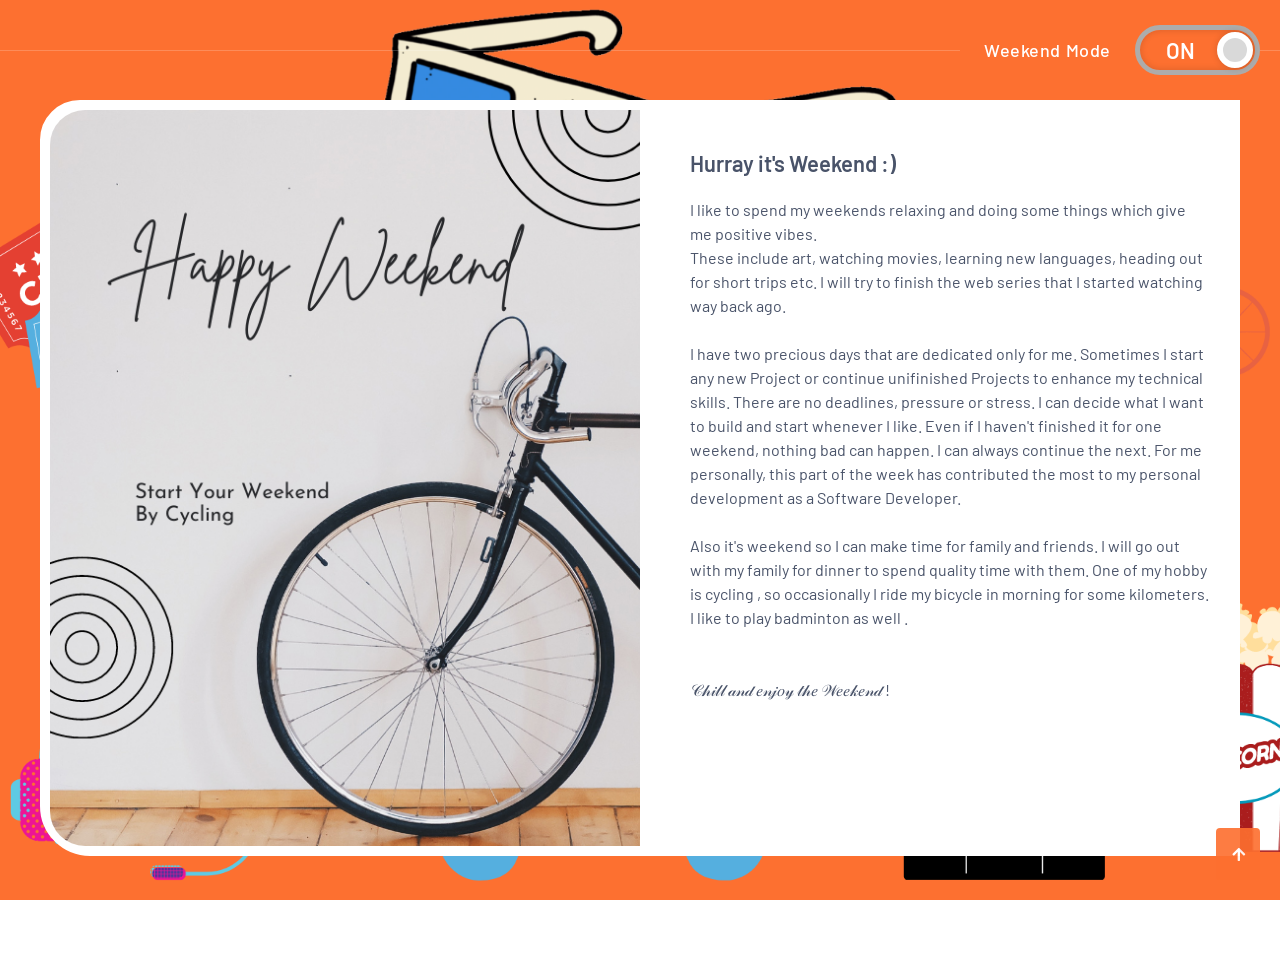
==== weekend-mode.html @ 87933a96 "Added portfolio files" ====
<!DOCTYPE html>
<html lang="en">
<head>
<meta charset="utf-8">
<title>Dharamveer it's weekend !!!</title>
<!-- Stylesheets -->
<link href="css/bootstrap.css" rel="stylesheet">
<link href="css/style.css" rel="stylesheet">
<link rel="shortcut icon" href="images/favicon.png" type="image/x-icon">
<link rel="icon" href="images/favicon.png" type="image/x-icon">
<!-- Responsive -->
<meta http-equiv="X-UA-Compatible" content="IE=edge">
<meta name="viewport" content="width=device-width, initial-scale=1.0, maximum-scale=1.0, user-scalable=0">
<link href="css/responsive.css" rel="stylesheet">
</head>

<body class="weekend-mode">

<div class="body-bg" style="background-image: url(images/background/weekend-final.png);"></div>

<div class="page-wrapper">
  
    <!-- Preloader -->
    <div class="preloader"><div class="icon"></div></div>
  
   
    <!-- Site Container-->
    <div class="site-container">

        <div class="mode-switch">
            <div class="switcher clearfix">
                <div class="left-text">Weekend Mode</div>
                <div class="switch-btn"><div class="btn-inner"><div class="circle"></div><div class="txt">ON</div></div><a href="index.html"></a></div>
            </div>
        </div>

        <div class="auto-container">
            <div class="weekend-content row clearfix">
                <!--Text Column-->
                <div class="text-column col-lg-6 col-md-12 col-sm-12">
                    <div class="inner">
                        <h3>Hurray it's  Weekend :)</h3>
                        <div class="text">

                            <p>I like to spend my weekends relaxing and doing some things which give me positive vibes.
                                <br> These include art, watching movies, learning new languages, heading out for short trips etc. 
                                 I will try to finish the web series that I started watching way  back ago. </p>

                             <p>
                                I have two precious days that are dedicated only for me. Sometimes I start any new Project
                                or continue unifinished Projects to enhance my  technical skills.

                                There are no deadlines, pressure or stress. I can decide what I want to build and start whenever I like.
                                    Even if I haven't finished it for one weekend, nothing bad can happen. I can always continue the next. 
                                    For me personally, this part of the week has contributed the most to my personal development as a Software Developer.

 </p>    
<P>
    Also it's weekend so I can make time for family and friends. I will go out with my family for dinner  to spend quality time with them.
    One of my hobby is cycling , so occasionally I  ride my bicycle in morning for some kilometers. I like to play badminton as well .

</P>
<br>
<p>𝒞𝒽𝒾𝓁𝓁 𝒶𝓃𝒹 𝑒𝓃𝒿𝑜𝓎  𝓉𝒽𝑒 𝒲𝑒𝑒𝓀𝑒𝓃𝒹 ! </p>



<!-- 
                            <p>My hobby is riding a my motorcycle. I ride a dark orange Kawasaki W800. The engine is very powerful. <br> It is not a fashionable racing motorcycle,; it is an old styled nostalgic one. I think that my favorite uncle had a similar one when I was a child. </p>
                            <p>When I first saw the Kawasaki W800 in a motorcycle shop 6 six months ago, I fell in love with her. I felt that she was saying, “Get me, please.”. Please But Unfortunately, the price was over my budget. So, I decided to save money to get her. Finally she became mine last month. </p>
                            <p>I ride her everyday to commute. I live in Yokohama and my work place is in Tokyo. It takes about 45 minutes by using the Daisan-Keihin h Highway called Daisan-Keihin. </p>
                            <p>The faster I run ride, the more strongly the wind pushes against my body. One On the highway, It is fun though, but it is not easy.</p>
                            <p>The best season for riding a motorcycle is spring. I can feel comfortable, warm wind against my face and enjoy the cherry blossoms beside the highway.</p>
                       
                        -->
                       
                        </div>
                    </div>
                </div>
                <!--Image Column-->
                <div class="image-column col-lg-6 col-md-12 col-sm-12">
                    <div class="inner">
                        <div class="image-layer" style="background-image: url(images/background/weekend-pic.png);"></div>
                        <div class="image"><img src="images/background/weekend-pic.png" alt=""></div>
                    </div>
                </div>
            </div>
        </div>
    </div>
    <!--End Site Container -->
    
    
</div>
<!--End pagewrapper-->

<!--Scroll to top-->
<div class="scroll-to-top scroll-to-target" data-target="html"><span class="fas fa-arrow-up"></span></div>

<script src="js/jquery.js"></script>
<script src="js/popper.min.js"></script>
<script src="js/bootstrap.min.js"></script>
<script src="js/jquery.fancybox.js"></script>
<script src="js/owl.js"></script>
<script src="js/knob.js"></script>
<script src="js/wow.js"></script>
<script src="js/appear.js"></script>
<script src="js/custom-script.js"></script>
</body>
</html>
---- css/style.css ----
/* Graham Walker */

@import url('https://fonts.googleapis.com/css2?family=Barlow:ital,wght@0,100;0,200;0,300;0,400;0,500;0,600;0,700;0,800;0,900;1,100;1,200;1,300;1,400;1,500;1,600;1,700;1,800;1,900&display=swap');

/*
	font-family: 'Barlow', sans-serif;

*/

@import url('../css/font-awesome.css');
@import url('../css/simple-line-icons.css');
@import url('../css/animate.css');
@import url('../css/owl.css');
@import url('../css/jquery-ui.css');
@import url('../css/jquery.fancybox.min.css');


/*** 

====================================================================
	Reset
====================================================================

***/

* {
	margin:0px;
	padding:0px;
	border:none;
	outline:none;
}

/*** 

====================================================================
	Global Settings
====================================================================

 ***/

body {
	font-family: 'Barlow', sans-serif;
	font-size:16px;
	color:#495369;
	line-height:1.50em;
	font-weight:400;
	background:#ffffff;
	-webkit-font-smoothing: antialiased;
	-moz-font-smoothing: antialiased;
}

a{
	text-decoration:none;
	cursor:pointer;
	color:#fd7030;
}

a:hover,
a:focus,
a:visited,
a:active,
button:active,
button:focus{
	text-decoration:none;
	outline:none;
}

h1,h2,h3,h4,h5,h6 {
	position:relative;
	font-family: 'Barlow', sans-serif;
	font-weight:600;
	margin:0 0 15px;
	background:none;
	line-height:1.25em;
}

h1{
	font-size: 30px;
}
h2{
	font-size: 24px;
}
h3{
	font-size: 20px;
}
h4{
	font-size: 18px;
}
h5{
	font-size: 16px;
}
h6{
	font-size: 14px;
}

input,button,select,textarea{
	font-family: 'Barlow', sans-serif;
}

textarea{
	overflow:hidden;
	resize: none;	
}

p{
	position:relative;
	margin-bottom:20px;	
}

.text{
	position:relative;
	line-height:1.50em;
	margin-bottom:0px;	
}

.strike-through{
	text-decoration:line-through;	
}

.auto-container{
	position:static;
	max-width:1240px;
	padding:0px 20px;
	margin:0 auto;
}

.page-wrapper{
	position:relative;
	margin:0 auto;
	width:100%;
	min-width:300px;
}

ul,li{
	list-style:none;
	padding:0px;
	margin:0px;	
}

.theme-btn{
	display:inline-block;
	-moz-transition:all 0.3s ease;
	-webkit-transition:all 0.3s ease;
	-ms-transition:all 0.3s ease;
	-o-transition:all 0.3s ease;
	transition:all 0.3s ease;
}

.centered{
	text-align:center;	
}

.btn-style-one{
	position:relative;
	display:inline-block;
	vertical-align: top;
	margin: 0;
	color: #FFFFFF;
	font-weight: 500;
	font-size: 16px;
	padding: 13px 25px;
	line-height: 24px;
	text-align: center;
	text-transform: uppercase;
	background: #fd7030;
	letter-spacing: 0.03em;
	border-radius: 7px;
	overflow: hidden;
	-moz-transition:all 0.3s ease;
	-webkit-transition:all 0.3s ease;
	-ms-transition:all 0.3s ease;
	-o-transition:all 0.3s ease;
	transition:all 0.3s ease;
}

.btn-style-one:hover{
	color: #FFFFFF;
	background: #495369;
}

.btn-style-two{
	position:relative;
	display:inline-block;
	vertical-align: top;
	margin: 0;
	line-height: 24px;
	padding: 9px 35px 11px;
	color: #fd7030;
	font-weight: 500;
	font-size: 18px;
	text-align: center;
	text-transform: capitalize;
	background: #ffffff;
	border-radius: 5px;
	-moz-transition:all 0.3s ease;
	-webkit-transition:all 0.3s ease;
	-ms-transition:all 0.3s ease;
	-o-transition:all 0.3s ease;
	transition:all 0.3s ease;
}

.btn-style-two span{
	position: relative;
	display: block;
	z-index: 1;
}

.btn-style-two:hover{
	color: #ffffff;
	background: #101010;
}

.theme_color{
	color:#fd7030;	
}

.light-font{
	font-weight:300;	
}

.regular-font{
	font-weight:400;	
}

.semibold-font{
	font-weight:600;	
}

.bold-font{
	font-weight:700;	
}

.ex-bold-font{
	font-weight:800;	
}

.heavy-font{
	font-weight:900;
}

.no-bg{
	background:none;	
}

.text-uppercase{
	text-transform:uppercase;	
}

.preloader{ 
	position:fixed; 
	left:0px; 
	top:0px; 
	width:100%; 
	height:100%; 
	z-index:999999; 
	background-color:#ffffff; 
	background-position:center center; 
	background-repeat:no-repeat; 
	background-image:url(../images/icons/preloader.svg);
}

img{
	display:inline-block;
	max-width:100%;
	height:auto;	
}

/*** 

====================================================================
	Scroll To Top style
====================================================================

***/

.scroll-to-top{
	position:fixed;
	bottom:20px;
	right:20px;
	width:44px;
	height:52px;
	color:#ffffff;
	font-size:15px;
	text-transform:uppercase;
	line-height:52px;
	text-align:center;
	z-index:100;
	cursor:pointer;
	border-radius:4px;
	background:#fd7030;
	display:none;
	-webkit-transition:all 300ms ease;
	-ms-transition:all 300ms ease;
	-o-transition:all 300ms ease;
	-moz-transition:all 300ms ease;
	transition:all 300ms ease;		
}

.scroll-to-top:hover{
	background: #495369;
	color:#ffffff;
}

/*** 

====================================================================
	Default Form Style
====================================================================

***/

form{
	position:relative;
}

form .form-group{
	position:relative;
	margin-bottom:20px;
}

form .row .form-group{
	margin-bottom:30px;
}

form .form-group .field-inner{
	position: relative;
	display: block;
}

form input[type="text"],
form input[type="password"],
form input[type="tel"],
form input[type="email"],
form input[type="url"],
form input[type="search"],
form input[type="file"],
form textarea,
form select{
	position:relative;
	display:block;
	width:100%;
	color:#101010;
	line-height:30px;
	padding:13px 24px;
	height:58px;
	font-size:16px;
	font-weight: 400;
	background:#ffffff;
	margin:0px;
	border-radius: 7px;
	border:1px solid #eeedf2;
	-webkit-transition:all 300ms ease;
	-ms-transition:all 300ms ease;
	-o-transition:all 300ms ease;
	-moz-transition:all 300ms ease;
	transition:all 300ms ease;
}

form input[type="file"]{
	cursor: pointer;
	height: 58px;
}

form select{
	-webkit-appearance:none;
	-ms-appearance:none;
	-moz-appearance:none;
	appearance:none;
	cursor: pointer;
	background: #ffffff url(../images/icons/icon-select.png) right center no-repeat;
}

form select option{
	text-indent: 24px;
	cursor: pointer;
}

form input[type="text"]:focus,
form input[type="password"]:focus,
form input[type="tel"]:focus,
form input[type="email"]:focus,
form input[type="search"]:focus,
form input[type="file"]:focus,
form select:focus,
form textarea:focus{
	border-color:#fd7030;
}

form textarea{
	height:140px;
	resize:none;
}

form button,
form input[type="submit"],
form .theme-btn{
	position:relative;
	display:inline-block;
	margin: 0;
}

form button:hover,
form input[type="submit"]:hover,
form .theme-btn:hover{
	
}

form .radio-block{
    position: relative;
    display: inline-block;
	vertical-align: top;
	min-width: 280px;
    margin-right: 10px;
}

form .radio-block input{
    position: absolute;
    left: 0;
    top: 5px;
    padding: 0;
    cursor: pointer;
}

form .radio-block label{
    position: relative;
    display: block;
    padding-left: 20px;
    line-height: 24px;
    font-size: 14px;
    font-weight: 400;
    text-transform: capitalize;
    cursor: pointer;
}

form .check-block{
    position: relative;
    display: inline-block;
	vertical-align: top;
    margin-right: 30px;
}

form .check-block input{
    position: absolute;
    left: 0;
    top: 6px;
    padding: 0;
    cursor: pointer;
}

form .check-block label{
    position: relative;
    display: block;
    padding-left: 20px;
    line-height: 24px;
    font-size: 15px;
    font-weight: 400;
    color: #5b5b5b;
    text-transform: capitalize;
    cursor: pointer;
}

/*** 

====================================================================
	Site Container
====================================================================

***/

.body-bg{
	position: fixed;
	left: 0;
	top: 0;
	width: 100%;
	height: 100%;
	min-height: 100%;
	background-color: #d6dde6;
	background-position: center 100px;
	background-size: cover;
	background-attachment: scroll;
	background-repeat: no-repeat;
}

.weekend-mode .body-bg{
	background-position: center bottom;
}

.site-container{
	position: relative;
	display: block;
	margin: 200px 0;
}

.site-content-container{
	position: relative;
	display: block;
	margin: 0 0;
	margin-left: 300px;
	z-index: 99;
}

.mode-switch{
	position: fixed;
	top: 0px;
	left: -80px;
	width: 100%;
	padding: 0 200px 0 0;
	-ms-transform: rotate(-90deg);
	transform: rotate(-90deg);
	-ms-transform-origin: right top;
    transform-origin: right top;
	z-index: 10;
}

.mode-switch .switcher:before{
	content: '';
	position: absolute;
	right: 100%;
	top: 24.5px;
	border-top: 1px solid #eeedf2;
	width: 1000px;
}

.weekend-mode .mode-switch .switcher:before{
	border-top-color: rgba(255,255,255,0.20);
}

.mode-switch .switcher:after{
	content: '';
	position: absolute;
	left: 100%;
	top: 24.5px;
	border-top: 1px solid #eeedf2;
	width: 200px;
}

.weekend-mode .mode-switch .switcher:after{
	border-top-color: rgba(255,255,255,0.20);
}

.mode-switch .switcher{
	position: relative;
	float: right;
	width: 300px;
	height: 50px;
}

.mode-switch .switcher .left-text{
	position: relative;
	float: left;
	width: 175px;
	color: #495369;
	font-weight: 500;
	font-size: 18px;
	line-height: 30px;
	text-align: center;
	letter-spacing: 0.03em;
	padding: 10px 10px;
}

.weekend-mode .mode-switch .switcher .left-text{
	color: #ffffff;
}

.mode-switch .switcher .switch-btn{
	position: relative;
	float: right;
	width: 125px;
}

.mode-switch .switcher .switch-btn a{
	position: absolute;
	left: 0;
	top: 0;
	width: 100%;
	height: 100%;
	z-index: 1;
}

.mode-switch .switcher .switch-btn .btn-inner{
	position: relative;
	display: block;
	line-height: 30px;
	padding: 5px 0px;
	border: 5px solid #ffffff;
	border-radius: 25px;
	padding-left: 40px;
	background: #ffffff;
	box-shadow: 0 0 7px 0px rgba(0,0,0,0.15) inset;
}

.weekend-mode .mode-switch .switcher .switch-btn .btn-inner{
	border: 5px solid #adacab;
	padding-left: 5px;
	padding-right: 40px;
	background: #fd7030;
}

.mode-switch .switcher .switch-btn .circle{
	position: absolute;
	display: block;
	left: 2px;
	top: 2px;
	width: 36px;
	height: 36px;
	background: #d9d9d9;
	border: 6px solid #ffffff;
	border-radius: 20px;
	box-shadow: 0 0 7px 0px rgba(0,0,0,0.15);
}

.weekend-mode .mode-switch .switcher .switch-btn .circle{
	left: auto;
	right: 2px;
}

.mode-switch .switcher .switch-btn .txt{
	position: relative;
	display: block;
	width: 70px;
	text-align: center;
	right: 0;
	top: 0;
	color: #d4d4d4;
	font-weight: 600;
	font-size: 22px;
	text-transform: uppercase;
	color: #d4d4d4;
}

.weekend-mode .mode-switch .switcher .switch-btn .txt{
	color: #FFFFFF;
}

/*** 

====================================================================
    Mobile Header
====================================================================

***/

.mobile-header{
	position: relative;
	display: none;
}

.mobile-header .inner{
	position: relative;
	display: block;
	max-width: 992px;
	margin: 0 auto;
	background: #fafafa;
	padding: 50px 30px 30px;
    border-radius: 20px 20px 0 0;
	text-align: center;
}

.grey-left-bar .mobile-header .inner{
	background: #757575;
}

.mobile-header .inner .image-box{
	position: relative;
	max-width: 166px;
	margin: 0 auto 20px;
}

.mobile-header .inner .image{
	position: relative;
	display: block;
	border-radius: 50%;
	margin-bottom: 20px;
}

.mobile-header .inner .image img{
	position: relative;
	display: block;
	width: 100%;
	border-radius: 50%;
}

.mobile-header .inner .info{
	position: relative;
}

.mobile-header .inner .info .name{
	position: relative;
	color: #495369;
	font-size: 22px;
	font-weight: 700;
	text-transform: capitalize;
	line-height: 1.25em;
}

.grey-left-bar .mobile-header .inner .info .name{
	color: rgba(255,255,255,1);
}

.mobile-header .inner .info .designation{
	position: relative;
	color: #495369;
	font-size: 14px;
	font-weight: 400;
	text-transform: capitalize;
	line-height: 1.50em;
}

.grey-left-bar .mobile-header .inner .info .designation{
	color: rgba(255,255,255,0.60);
}

.left-bar .mobile-header .inner .info .designation .dot{
	position: relative;
	top: -2px;
	display: inline-block;
	vertical-align: middle;
	width: 4px;
	height: 4px;
	background: #fd7030;
	margin-right: 5px;
}

.mobile-header .social-links{
	position: absolute;
	left: 20px;
	top: 20px;
	z-index: 10;
}

.mobile-header .social-links .social-btn{
	position: relative;
	width: 40px;
	height: 40px;
	line-height: 39px;
	text-align: center;
	background: #fd7030;
	cursor: pointer;
	border-radius: 5px 5px 0 0;
}

.mobile-header .social-links .social-btn .icon{
	position: relative;
	display: block;
	top: -2px;
	font-size: 30px;
	color: #ffffff;
	font-style: normal;
}

.mobile-header .social-links .links{
	position: absolute;
	left: 0px;
	top: 40px;
	height: auto;
	border: 3px solid #fd7030;
	border-top: 0;
	background: #ffffff;
	border-radius: 0 0 5px 5px;
	opacity: 0;
	visibility: hidden;
	-moz-transition:all 0.3s ease;
	-webkit-transition:all 0.3s ease;
	-ms-transition:all 0.3s ease;
	-o-transition:all 0.3s ease;
	transition:all 0.3s ease;
}

.mobile-header .social-links:hover .links{
	opacity: 1;
	visibility: visible;
}

.mobile-header .social-links .links li{
	position: relative;
	border-bottom: 1px solid #eeedf2;
}

.mobile-header .social-links .links li:last-child{
	border: none;
}

.mobile-header .social-links .links li a{
	position: relative;
	display: block;
	width: 34px;
	height: 34px;
	line-height: 34px;
	text-align: center;
	color: #4b556b;
	-moz-transition:all 0.3s ease;
	-webkit-transition:all 0.3s ease;
	-ms-transition:all 0.3s ease;
	-o-transition:all 0.3s ease;
	transition:all 0.3s ease;
}

.mobile-header .social-links .links li a:hover{
	color: #fd7030;
}

.mobile-header .nav-toggler{
	position: absolute;
	right: 25px;
	top: 30px;
	text-align: center;
	cursor: pointer;
	border-radius: 5px;
	z-index: 10;
}

.mobile-header .nav-toggler img{
	position: relative;
	max-height: 24px;
}

/*** 

====================================================================
    Left Bar
====================================================================

***/

.site-container .left-bar{
	float: left;
	padding: 0 0;
	margin-left: -300px;
	width: 300px;
	-ms-flex: 0 0 300px;
	flex: 0 0 300px;
	max-width: 300px;
	border-right: 1px solid #f6f6f6;
}

.left-bar .left-inner{
	position: relative;
	display: block;
	min-height: 300px;
	background: #fafafa;
	border-radius: 40px 0 0 40px;
}

.grey-left-bar .left-bar .left-inner{
	background: #757575;
}

.left-bar .left-inner .nav-toggler{
	position: absolute;
	right: 30px;
	top: 30px;
	cursor: pointer;
	display: none;
	z-index: 10;
}

.left-bar .left-inner .nav-toggler img{
	height: 20px;
}

.grey-left-bar .left-bar .left-inner .nav-toggler img{
	-webkit-filter:  invert(100%);
}

.left-bar .left-upper{
	position: relative;
	display: block;
	padding: 65px 20px 20px;
}

.left-bar .left-upper .image-box{
	position: relative;
	max-width: 166px;
	margin: 0 auto 20px;
}

.left-bar .left-upper .image{
	position: relative;
	display: block;
	border-radius: 50%;
	margin-bottom: 20px;
}

.left-bar .left-upper .image img{
	position: relative;
	display: block;
	width: 100%;
	border-radius: 50%;
}

.left-bar .left-upper .social-links{
	position: absolute;
	right: -20px;
	top: 63px;
	z-index: 5;
	padding-top:0px !important;
}

.left-bar .social-links .social-btn{
	position: relative;
	width: 40px;
	height: 40px;
	line-height: 39px;
	text-align: center;
	background: #fd7030;
	cursor: pointer;
	border-radius: 0 0 0 5px;
}

.left-bar .social-links .social-btn .icon{
	position: relative;
	display: block;
	top: -2px;
	font-size: 30px;
	color: #ffffff;
	font-style: normal;
}

.left-bar .social-links .links{
	position: absolute;
	left: 40px;
	top: 0;
	width: 143px;
	height: 40px;
	border: 3px solid #fd7030;
	border-left: 0;
	background: #ffffff;
	border-radius: 0 5px 0 0;
	opacity: 0;
	visibility: hidden;
	-moz-transition:all 0.3s ease;
	-webkit-transition:all 0.3s ease;
	-ms-transition:all 0.3s ease;
	-o-transition:all 0.3s ease;
	transition:all 0.3s ease;
}

.left-bar .social-links:hover .links{
	opacity: 1;
	visibility: visible;
}

.left-bar .social-links .links li{
	position: relative;
	float: left;
	border-right: 1px solid #eeedf2;
}

.left-bar .social-links .links li:last-child{
	border: none;
}

.left-bar .social-links .links li a{
	position: relative;
	display: block;
	width: 34px;
	height: 34px;
	line-height: 34px;
	text-align: center;
	color: #4b556b;
	-moz-transition:all 0.3s ease;
	-webkit-transition:all 0.3s ease;
	-ms-transition:all 0.3s ease;
	-o-transition:all 0.3s ease;
	transition:all 0.3s ease;
}

.left-bar .social-links .links li a:hover{
	color: #fd7030;
}

.left-bar .left-upper .info{
	position: relative;
	padding-left: 55px;
}

.left-bar .left-upper .info .name{
	position: relative;
	color: #495369;
	font-size: 22px;
	font-weight: 700;
	text-transform: capitalize;
	line-height: 1.25em;
}

.grey-left-bar .left-bar .left-upper .info .name{
	color: rgba(255,255,255,1);
}

.left-bar .left-upper .info .designation{
	position: relative;
	color: #495369;
	font-size: 14px;
	font-weight: 400;
	text-transform: capitalize;
	line-height: 1.50em;
}

.grey-left-bar .left-bar .left-upper .info .designation{
	color: rgba(255,255,255,0.60);
}

.left-bar .left-upper .info .designation .dot{
	position: relative;
	top: -2px;
	display: inline-block;
	vertical-align: middle;
	width: 4px;
	height: 4px;
	background: #fd7030;
	margin-right: 5px;
}

.left-bar .left-lower{
	position: relative;
	display: block;
	padding-bottom: 65px;
}

.left-bar .main-nav{
	position: relative;
}

.main-nav .navigation{
	position: relative;
	border-top: 1px solid rgba(0,0,0,0.05);
}

.grey-left-bar .main-nav .navigation{
	border-top-color: rgba(255,255,255,0.07);
}

.main-nav .navigation li{
	position: relative;
	border-bottom: 1px solid rgba(0,0,0,0.05);
}

.grey-left-bar .main-nav .navigation li{
	border-bottom-color: rgba(255,255,255,0.07);
}

.main-nav .navigation li a{
	position: relative;
	display: block;
	line-height: 30px;
	color: #828385;
	font-size: 16px;
	text-transform: uppercase;
	letter-spacing: 0.03em;
	padding: 25px 90px 25px 75px;
}

.grey-left-bar .main-nav .navigation li a{
	color: rgba(255,255,255,1);
}

.main-nav .navigation li a:before{
	content: '';
	position: absolute;
	left: 30px;
	top: 24px;
	width: 30px;
	height: 30px;
	line-height: 30px;
	background: url('../images/resource/icons/home.png') center center no-repeat;
	background-size: auto 22px;
	opacity: 0.30;
	-moz-transition:all 0.3s ease;
	-webkit-transition:all 0.3s ease;
	-ms-transition:all 0.3s ease;
	-o-transition:all 0.3s ease;
	transition:all 0.3s ease;
}

.grey-left-bar .main-nav .navigation li a:before{
	background-image: url('../images/resource/icons/white/home.png');
}

.main-nav .navigation li.home a:before{
	background-image: url('../images/resource/icons/home.png');
	background-size: auto 22px;
}

.grey-left-bar .main-nav .navigation li.home a:before{
	background-image: url('../images/resource/icons/white/home.png');
	background-size: auto 22px;
}

.main-nav .navigation li.resume a:before{
	background-image: url('../images/resource/icons/cv-5.png');
	background-size: auto 22px;
}

.grey-left-bar .main-nav .navigation li.resume a:before{
	background-image: url('../images/resource/icons/white/cv-5.png');
	background-size: auto 22px;
}

.main-nav .navigation li.work a:before{
	background-image: url('../images/resource/icons/work-2.png');
	background-size: auto 22px;
}

.grey-left-bar .main-nav .navigation li.work a:before{
	background-image: url('../images/resource/icons/white/work-2.png');
	background-size: auto 22px;
}

.main-nav .navigation li.stories a:before{
	background-image: url('../images/resource/icons/comment-1.png');
	background-size: auto 22px;
	top: 26px;
}

.grey-left-bar .main-nav .navigation li.stories a:before{
	background-image: url('../images/resource/icons/white/comment-1.png');
	background-size: auto 22px;
	top: 26px;
}

.main-nav .navigation li.contact a:before{
	background-image: url('../images/resource/icons/email-1.png');
	background-size: auto 22px;
}

.grey-left-bar .main-nav .navigation li.contact a:before{
	background-image: url('../images/resource/icons/white/email-1.png');
	background-size: auto 22px;
}

.main-nav .navigation li:hover > a:before,
.main-nav .navigation li.current > a:before{
	opacity: 1;
}

.main-nav .navigation li a:after{
	content: '01';
	position: absolute;
	right: 0px;
	top: 0;
	bottom: 0;
	width: 85px;
	font-size: 28px;
	line-height: 40px;
	padding: 20px 10px;
	border-left: 1px solid rgba(0,0,0,0.05);
	text-align: center;
	color: rgba(0,0,0,0.10);
	-moz-transition:all 0.3s ease;
	-webkit-transition:all 0.3s ease;
	-ms-transition:all 0.3s ease;
	-o-transition:all 0.3s ease;
	transition:all 0.3s ease;
}

.grey-left-bar .main-nav .navigation li a:after{
	color: rgba(255,255,255,0.15);
	border-left-color: rgba(255,255,255,0.07);
}

.main-nav .navigation li.home a:after{
	content: '01';
}

.main-nav .navigation li.resume a:after{
	content: '02';
}

.main-nav .navigation li.work a:after{
	content: '03';
}

.main-nav .navigation li.stories a:after{
	content: '04';
}

.main-nav .navigation li.contact a:after{
	content: '05';
}

.main-nav .navigation li:hover > a:after,
.main-nav .navigation li.current > a:after{
	top: 10px;
	bottom: 10px;
	padding: 10px 10px;
	border-left-color: rgba(0,0,0,0.0);
	color: #ffffff;
	background: #fd7030;
	border-radius: 10px 0 0 10px;
}



/*** 

====================================================================
    Right Content
====================================================================

***/

.site-container .right-content{
	position: relative;
	float: left;
	width: 100%;
	padding: 0 0 80px;
	min-height: 790px;
	background: #ffffff;
	-ms-flex: 0 0 100%;
    flex: 0 0 100%;
    max-width: 100%;
}

.right-content .right-inner{
	position: relative;
	display: block;
}

.right-content .content-container{
	position: relative;
	display: block;
	padding: 50px 50px 0px;
}

.site-container .page-title{
	position: relative;
	padding: 50px 50px 0;
	background: #f4f4f4;
}

.site-container .page-title.sec-title{
	padding: 20px 20px;
	margin: 20px 0 50px;
}

.site-container .page-title h1{
	font-weight: 500;
	text-transform: uppercase;
	margin-bottom: 0;
}

.site-container .page-title.sec-title h1{
	font-size: 24px;
}

.site-container .page-title h1 span{
	position: relative;
	display: inline-block;
	vertical-align: top;
	background: #ffffff;
	padding: 4px 18px;
	line-height: 42px;
	color: #fd7030;
}

.home-content{
	position: relative;
	padding-bottom: 20px;
}

.right-content .download-cv{
	position: absolute;
	right: -50px;
	top: 52px;
	width: 186px;
}

.right-content .download-cv .theme-btn{
	position: relative;
	display: block;
	padding: 10px 10px 10px 60px;
	line-height: 30px;
	text-align: center;
	background: #f4f4f4;
	color: #495369;
	text-transform: uppercase;
	font-weight: 500;
	font-size: 13px;
	border-radius: 7px 0 0 7px;
}

.right-content .download-cv .theme-btn:hover{
	background: #fd7030;
	color: #ffffff;
}

.right-content .download-cv .theme-btn .icon{
	position: absolute;
	display: block;
	left: 0;
	top: 0;
	width: 50px;
	height: 50px;
	line-height: 50px;
	text-align: center;
	background: #fd7030;
	border-right: 1px solid rgba(255,255,255,0.50);
	color: #ffffff;
	border-radius: 7px 0 0 7px;
}

.right-content .download-cv .theme-btn .icon img{
	position: relative;
	top: -1px;
	height: 24px;
}

.right-content .welcome{
	position: relative;
	max-width: 520px;
	margin-bottom: 40px;
}

.right-content .welcome h4{
	position: relative;
	text-transform: uppercase;
	margin-bottom: 10px;
}

/*** 

====================================================================
    About Me
====================================================================

***/

.about-me{
	position: relative;
}

.skills-column{
	position: relative;
	margin-bottom: 32px;
}

.skills-column h4{
	text-transform: uppercase;
	font-weight: 600;
}

.skills .skill-block{
	position:relative;
	display:block;
	padding: 10px 10px;
	background: #e9e9e9;
	margin-bottom: 18px;
	border-radius: 10px;
}

.skill-block .skill-block-inner{
	position: relative;
	background: #fafafa;
	border-radius: 7px;
	padding: 15px 20px 20px;
}

.skill-block .skill-title{
	position: relative;
	display: block;
	font-size: 13px;
	text-transform: uppercase;
	font-weight: 500;
	margin-bottom:8px;
	line-height: 14px;
}

.skills .skill-block .bar{
	position:relative;
	width:100%;
	height:8px;
	background:#e9e9e9;
}

.skills .skill-block .bar-inner{
	position:relative;
	display:block;
	width:0px;
	height:8px;
	background:#fd7030;
	-webkit-transition:all 2000ms ease;
	-ms-transition:all 2000ms ease;
	-o-transition:all 2000ms ease;
	-moz-transition:all 2000ms ease;
	transition:all 2000ms ease;	
}

.skills .skill-block .count-box{
	position:absolute;
	right:0px;
	margin-right:-15px;
	top:-12px;
	width:50px;
	height:30px;
	background:#ffffff;
	color:#fd7030;
	line-height:30px;
	font-size:14px;
	font-weight:500;
	border-radius:5px;
	text-align:center;
	opacity:0;
	-webkit-transition:all 500ms ease;
	-ms-transition:all 500ms ease;
	-o-transition:all 500ms ease;
	-moz-transition:all 500ms ease;
	transition:all 500ms ease;	
}

.skills .skill-block .bar-inner.counted .count-box{
	opacity:1;	
}

.expertise-column{
	position: relative;
	margin-bottom: 30px;
}

.expertise-column h4{
	text-transform: uppercase;
	font-weight: 600;
}

.expertise-column ul{
	position: relative;
}

.expertise-column ul li{
	position: relative;
	line-height: 24px;
	padding-left: 28px;
	margin-bottom: 10px;
}

.expertise-column ul li:before{
	content: '';
	position: absolute;
	left: 0px;
	top: 1px;
	width: 20px;
	height: 24px;
	background: url('../images/resource/icons/orange/check-2.png') left center no-repeat;
	background-size: auto 18px;
	opacity: 1;
	-moz-transition:all 0.3s ease;
	-webkit-transition:all 0.3s ease;
	-ms-transition:all 0.3s ease;
	-o-transition:all 0.3s ease;
	transition:all 0.3s ease;
}

.features{
	position: relative;
	margin-bottom: 14px;
}

.feature-block{
	position: relative;
	margin-bottom: 30px;
}

.feature-block .inner-box{
	position: relative;
	display: block;
	min-height: 100%;
	border: 1px solid #eeedf2;
	padding: 30px 30px;
	text-align: center;
	transition: all 500ms ease;
    -moz-transition: all 500ms ease;
    -webkit-transition: all 500ms ease;
    -ms-transition: all 500ms ease;
    -o-transition: all 500ms ease;
}

.feature-block .inner-box:hover{
	border-color:#fd7030;
}

.feature-block .inner-box:before{
	content: '';
	position: absolute;
	right: -1px;
	top: -1px;
	border: 6px solid rgba(0,0,0,0);
	border-top: 6px solid #fd7030;
	border-right: 6px solid #fd7030;
}

.feature-block .inner-box:hover .icon-box{
	-webkit-transform: scale(-1) rotate(180deg);
    -moz-transform: scale(-1) rotate(180deg);
    -ms-transform: scale(-1) rotate(180deg);
    -o-transform: scale(-1) rotate(180deg);
    transform: scale(-1) rotate(180deg);
}

.feature-block .icon-box{
	position: relative;
	display: block;
	line-height: 40px;
	margin-bottom: 20px;
	transition: all 500ms ease;
    -moz-transition: all 500ms ease;
    -webkit-transition: all 500ms ease;
    -ms-transition: all 500ms ease;
    -o-transition: all 500ms ease;
}

.feature-block .icon-box img{
	position: relative;
	max-height: 42px;
}

.feature-block h5{
	position: relative;
	color: #fd7030;
	line-height: 1.1em;
	margin-bottom: 10px;
}

.feature-block .text{
	position: relative;
	line-height: 1.4em;
}

.languages{
	position: relative;
	background: url('../images/background/bg-map.png') center top no-repeat;
}

.languages h4{
	text-transform: uppercase;
	font-weight: 600;
	margin-bottom: 20px;
}

.language-block{
	position: relative;
	margin-bottom: 50px;
}

.language-block .inner-box{
	position: relative;
	padding-left: 230px;
	padding-top: 70px;
	min-height: 200px;
}

.language-block .graph-outer{
	position: absolute;
	left: 0;
	top: 0;
	width: 200px;
	height: 200px;
	display: inline-block;
	text-align: center;
	background: #fafafa;
	border-radius: 50%;
}

.language-block .graph-outer .count-box{
    position: absolute;
    left: 50%;
    margin-left: -40px;
    top: 50%;
    margin-top: -40px;
    width: 80px;
    height: 80px;
    padding: 20px 10px;
    font-size: 20px;
    color: #495369;
    font-weight: 500;
    line-height: 40px;
    background: #ffffff;
    border-radius: 50%;
    box-shadow: 0 0 5px 0 rgba(0,0,0,0.10);
}

.language-block .text{
	position: relative;	
	font-size: 17px;
	line-height: 30px;
	text-transform: uppercase;
	font-weight: 400;
}

/*** 

====================================================================
    Testimonials
====================================================================

***/

.testimonials{
  position: relative;
  padding: 50px 20px;
  margin-bottom: 10px;
  background: #fafafa;
}

.testimonials .carousel-box{
  position: relative;
  display: block;
  max-width: 600px;
  margin: 0 auto;
}

.testimonials .content-box{
  position: relative;
  display: block;
  text-align: center;
}

.testimonials .image-box{
	position: relative;
	max-width: 116px;
	margin: 0 auto 55px;
}

.testimonials .image-box .image{
	position: relative;
	display: block;
	border: 5px solid #ffffff;
	border-radius: 50%;
    box-shadow: 0 0 5px 0 rgba(0,0,0,0.15);
}

.testimonials .image-box .image img{
	position: relative;
	display: block;
	width: 100%;
	border-radius: 50%;
}

.testimonials .image-box .image:before{
	content: '';
	position: absolute;
	left: 50%;
	margin-left: -32px;
	bottom: -21px;
	width: 64px;
	border-bottom: 3px solid #fd7030;
}

.testimonials .image-box .image:after{
	content: '';
	position: absolute;
	left: 50%;
	margin-left: -7px;
	bottom: -35px;
	border: 7px solid rgba(0,0,0,0);
	border-top: 7px solid #fd7030;
}

.testimonials .content-box .text{
  position: relative;
  display: block;
  line-height: 1.50em;
  font-size: 16px;
}

.testimonials .content-box .info{
  position: relative;
  display: block;
  color: #495369;
  text-transform: uppercase;
  line-height: 24px;
  font-weight: 500;
  font-size: 15px;
  margin-top: 20px;
}

.testimonials .owl-theme .owl-nav{
  display: none;
}

.testimonials .owl-theme .owl-dots{
    position: relative;
    padding-top: 20px;
    text-align: center;
}

.testimonials .owl-theme .owl-dots .owl-dot{
    position: relative;
    display: inline-block;
    margin: 0 5px;
}

.testimonials .owl-theme .owl-dots .owl-dot span{
    position: relative;
    display: block;
    background: #e7ebf1;
    width: 28px;
    height: 6px;
	transition: all 500ms ease;
    -moz-transition: all 500ms ease;
    -webkit-transition: all 500ms ease;
    -ms-transition: all 500ms ease;
    -o-transition: all 500ms ease;
}

.testimonials .owl-theme .owl-dots .owl-dot:hover span,
.testimonials .owl-theme .owl-dots .owl-dot.active span{
    background: #fd7030;
}


/*** 

====================================================================
    Site Footer
====================================================================

***/

.site-footer{
  position: absolute;
  bottom: 0;
  width: 100%;
  min-height: 81px;
  padding: 0px 50px 0;
}

.site-footer .copyright{
	position: relative;
	display: block;
  	padding: 30px 0px 0;
	line-height: 25px;
	font-size: 15px;
	text-align: center;
	border-top: 1px solid rgba(0,0,0,0.07);
}

/*** 

====================================================================
    Contact Page
====================================================================

***/

.contact-content{
	position: relative;
}

.contact-content .upper-text{
	position: relative;
	margin-bottom: 30px;
}

.contact-content .upper-text h4{
	position: relative;
	text-transform: uppercase;
	margin-bottom: 3px;
}

.contact-content .info-box{
	position: relative;
}

.contact-content .info-box .info-block{
	position: relative;
	text-align: center;
	margin-bottom: 30px;
}

.contact-content .info-box .info-block .inner-box{
	position: relative;
	display: block;
	padding: 30px 20px;
	min-height: 100%;
	border: 1px solid #eeedf2;
	border-radius: 7px;
	-moz-transition:all 0.5s ease;
	-webkit-transition:all 0.5s ease;
	-ms-transition:all 0.5s ease;
	-o-transition:all 0.5s ease;
	transition:all 0.5s ease;
}

.contact-content .info-box .info-block .inner-box:hover{
	border-color: #fd7030;
}

.contact-content .info-block .icon{
	position: relative;
	display: block;
	font-size: 18px;
	color: #fd7030;
	line-height: 24px;
	margin-bottom: 5px;
	-moz-transition:all 0.5s ease;
	-webkit-transition:all 0.5s ease;
	-ms-transition:all 0.5s ease;
	-o-transition:all 0.5s ease;
	transition:all 0.5s ease;
}

.contact-content .info-block:hover .icon{
	transform:rotateY(180deg);
}

.contact-content .info-block a{
	display: inline-block;
	vertical-align: middle;
	color: #495369;
}

.contact-content .info-block a:hover{
	color: #fd7030;
}

.contact-content .form-box{
	position: relative;
}

.contact-content .form-box h4{
	position: relative;
	text-transform: uppercase;
	margin-bottom: 12px;
}

.contact-form{
	position: relative;
	margin-bottom: 20px;
}

.contact-form form .form-group{
	position: relative;
	margin-bottom: 24px;
}

.contact-form form .form-group input,
.contact-form form .form-group select{
	padding-left: 82px;
}

.contact-form form .form-group .field-label{
	position: absolute;
	left: 0px;
	top: 0;
	width: 58px;
	height: 58px;
	border-right: 1px solid #eeedf2;
	line-height: 30px;
	padding: 15px 0;
	text-align: center;
	z-index: 1;
}

.contact-form form .theme-btn{
	display: block;
	width: 100%;
	padding: 15px 25px;
	line-height: 30px;
}

/*** 

====================================================================
    Weekend Mode
====================================================================

***/

.weekend-mode .site-content-container{
	margin-left: 0;
}

.weekend-mode .weekend-content{
	position: relative;
	margin: 0 0;
	border: 10px solid #ffffff;
	background: #ffffff;
	border-radius: 40px 0 0 50px;
}

.weekend-mode .weekend-content .image-column{
	position: relative;
	padding: 0 0;
	border-radius: 35px 0 0 35px;
	order: 0;
}

.weekend-mode .weekend-content .image-column .inner{
	position: relative;
	display: block;
	min-height: 100%;
}

.weekend-mode .weekend-content .image-column .image-layer{
	position: absolute;
	left: 0;
	top: 0;
	width: 100%;
	height: 100%;
	background-position: center top;
	background-size: cover;
	background-repeat: no-repeat;
	border-radius: 35px 0 0 35px;
}

.weekend-mode .weekend-content .image-column .image{
	position: relative;
	display: none;
}

.weekend-mode .weekend-content .image-column .image img{
	position: relative;
	display: block;
	width: 100%;
	border-radius: 35px 0 0 35px;
}

.weekend-mode .weekend-content .text-column{
	position: relative;
	padding: 0 0;
	background: #ffffff;
	order: 12;
}

.weekend-mode .weekend-content .text-column .inner{
	position: relative;
	display: block;
	padding: 40px 20px 120px 50px;
	min-height: 100%;
}

.weekend-mode .weekend-content h3{
	font-size: 22px;
	margin-bottom: 20px;
}

.weekend-mode .weekend-content .text p{
	margin-bottom: 24px;
}

/*** 

====================================================================
	Portfolio Section
====================================================================

***/

.portfolio-section{
	position:relative;
	padding-bottom: 0;
}

.mixitup-gallery .filters{
	position: relative;
	margin-bottom:10px;
}

.mixitup-gallery .filters .filter-tabs{
	position:relative;
	display: block;
	margin: 0;
}

.mixitup-gallery .filters li{
	position:relative;
	display: inline-block;
	list-style: none;
	font-size:13px;
	line-height:24px;
	padding:3px 20px;
	border: 1px solid rgba(0, 0, 0, 0.07);
	cursor:pointer;
	color:#232323;
	font-weight:500;
	margin: 0 18px 20px 0;
	text-transform: uppercase;
	letter-spacing: 0.03em;
	background: none;
	border-radius: 0px;
	-webkit-transition: all 300ms ease;
	-moz-transition: all 300ms ease;
	-ms-transition: all 300ms ease;
	-o-transition: all 300ms ease;
	transition: all 300ms ease;
}

.mixitup-gallery .filters .filter.active,
.mixitup-gallery .filters .filter:hover{
	color: #ffffff;
	border-color: #fd7030;
	background-color: #fd7030;
}

.mix{
	display: none;
}

.portfolio-section .portfolio-block{
	position: relative;
	margin-bottom: 30px;
}

.portfolio-section .portfolio-block .inner-box{
	position: relative;
	display: block;
}

.portfolio-section .portfolio-block .image{
	position: relative;
	display: block;
	background: #fd7030;
	border-radius: 10px;
	-moz-transition:all 0.7s ease;
	-webkit-transition:all 0.7s ease;
	-ms-transition:all 0.7s ease;
	-o-transition:all 0.7s ease;
	transition:all 0.7s ease;
	overflow: hidden;
}

.portfolio-section .portfolio-block .image img{
	position: relative;
	display: block;
	width: 100%;
	border-radius: 10px;
	-moz-transition:all 0.7s ease;
	-webkit-transition:all 0.7s ease;
	-ms-transition:all 0.7s ease;
	-o-transition:all 0.7s ease;
	transition:all 0.7s ease;
}

.portfolio-section .portfolio-block .inner-box:hover .image img{
	opacity: 0.10;
	-webkit-transform: scale(1.10);
	transform: scale(1.10);
}

.portfolio-section .portfolio-block .hover-box{
	position: absolute;
	left: 0;
	top: 0;
	width: 100%;
	height: 100%;
	background: #fd7030;
	border-radius: 10px;
	transition: -webkit-transform 0.4s ease;
	transition: transform 0.4s ease;
	transition: transform 0.4s ease,-webkit-transform 0.4s ease;
	-webkit-transform: scale(0, 1);
	-ms-transform: scale(0, 1);
	transform: scale(0, 1);
	-webkit-transform-origin: left center;
	-ms-transform-origin: left center;
	transform-origin: left center;
}

.portfolio-section .portfolio-block .inner-box:hover .hover-box{
	-webkit-transform: scale(1, 1);
	-ms-transform: scale(1, 1);
	transform: scale(1, 1);
	-webkit-transform-origin: right center;
	-ms-transform-origin: right center;
	transform-origin: right center;
}

.portfolio-section .portfolio-block .hvr-upper{
	position: absolute;
	right: 0;
	top: 0;
	padding: 15px 15px 0 0;
}

.portfolio-section .portfolio-block .hvr-upper .theme-btn{
	position: relative;
	float: left;
	margin-left: 7px;
	width: 32px;
	height: 32px;
	color: #ffffff;
	line-height: 30px;
	font-size: 14px;
	text-align: center;
	width: 32px;
	height: 32px;
	border: 1px solid rgba(255,255,255,0.30);
}

.portfolio-section .portfolio-block .hvr-upper .theme-btn:hover{
	color: #fd7030;
	background: #ffffff;
}

.portfolio-section .portfolio-block .hvr-lower{
	position: absolute;
	left: 0;
	bottom: 0;
	width: 100%;
	padding: 0 20px 20px 20px;
}

.portfolio-section .portfolio-block .title{
	position: relative;
	font-size: 15px;
	font-weight: 500;
	line-height: 24px;
	margin-bottom: 3px;
	text-transform: capitalize;
}

.portfolio-section .portfolio-block .title a{
	position: relative;
	color: #ffffff;
}

.portfolio-section .portfolio-block .title a:hover{
	text-decoration: underline;
}

.portfolio-section .portfolio-block .cat{
	position: relative;
	display: block;
}

.portfolio-section .portfolio-block .cat a{
	position: relative;
	display: inline-block;
	line-height: 20px;
	padding: 1px 7px;
	font-size: 12px;
	letter-spacing: 0.05em;
	text-transform: uppercase;
	background: #ffffff;
	color: #fd7030;
	border-radius: 3px;
}

/*** 

====================================================================
	Portfolio Single
====================================================================

***/

.project-detail{
	position:relative;
	padding-bottom: 20px;
}

.project-detail .big-image{
	position: relative;
	margin-bottom: 30px;
}

.project-detail .big-image .image{
	position: relative;
	display: block;
	border-radius: 5px;
}

.project-detail .big-image .image img{
	position: relative;
	display: block;
	width: 100%;
	border-radius: 5px;
}

.project-detail .text-col{
	position: relative;
	margin-bottom: 30px;
}

.project-detail .text-col h4{
	position: relative;
	font-weight: 600;
	text-transform: capitalize;
	margin-bottom: 10px;
}

.project-detail .text-col .text{
	position: relative;
	margin-bottom: 25px;
}

.project-detail .text-col .info{
	position: relative;
	margin-bottom: 25px;
}

.project-detail .text-col .info li{
	position: relative;
	line-height: 24px;
	margin-bottom: 8px;
}

.project-detail .text-col .info li strong{
	font-weight: 700;
	text-transform: capitalize;
	color: #fd7030;
	padding-right: 10px;
}

.project-detail .text-col .info li:last-child{
	margin-bottom: 0;
}

.project-detail .text-col .scope{
	position: relative;
	margin-bottom: 25px;
}

.project-detail .text-col .scope li{
	position: relative;
	line-height: 24px;
	padding-left: 28px;
	margin-bottom: 8px;
}

.project-detail .text-col .scope li:before{
	content: '';
	position: absolute;
	left: 0px;
	top: 1px;
	width: 20px;
	height: 24px;
	background: url('../images/resource/icons/orange/check-2.png') left center no-repeat;
	background-size: auto 18px;
	opacity: 1;
	-moz-transition:all 0.3s ease;
	-webkit-transition:all 0.3s ease;
	-ms-transition:all 0.3s ease;
	-o-transition:all 0.3s ease;
	transition:all 0.3s ease;
}

.project-detail .text-col .scope li:last-child{
	margin-bottom: 0;
}

.project-detail .text-col .link-box{
	position: relative;
}

.project-detail .text-col .link-box .theme-btn{
	border-radius: 0 0;
	line-height: 30px;
	padding: 10px 20px;
	font-size: 14px;
	font-weight: 700;
}

.project-detail .image-col{
	position: relative;
	margin-bottom: 20px;
}

.project-detail .image-col .image-block{
	position: relative;
	padding: 0 5px;
	margin-bottom: 10px;
}

.project-detail .image-col .row{
	margin: 0 -5px;
}

.project-detail .image-col .image-block .image{
	position: relative;
	display: block;
	border-radius: 5px;
}

.project-detail .image-col .image-block .image img{
	position: relative;
	display: block;
	width: 100%;
	border-radius: 5px;
}

/*** 

====================================================================
	Stories Section
====================================================================

***/

.stories-section{
	position:relative;
	padding-bottom: 10px;
}

.stories-column{
	position: relative;
}

.news-block{
	position: relative;
	margin-bottom: 20px;
}

.news-block .inner-box{
	position: relative;
	display: block;
	overflow:hidden;
}

.news-block .image{
	position: relative;
	display: block;
	background: #000000;
	border-radius: 10px;
	-moz-transition:all 0.7s ease;
	-webkit-transition:all 0.7s ease;
	-ms-transition:all 0.7s ease;
	-o-transition:all 0.7s ease;
	transition:all 0.7s ease;
	overflow: hidden;
}

.news-block .image img{
	position: relative;
	display: block;
	width: 100%;
	border-radius: 5px;
	opacity: 1;
	transition:all 500ms ease;
	-moz-transition:all 500ms ease;
	-webkit-transition:all 500ms ease;
	-ms-transition:all 500ms ease;
	-o-transition:all 500ms ease;
}

.news-block .inner-box:hover .image img{
	opacity: 0.80;
	transform:scale(1.06,1.06);
}

.news-block .over-box{
	position: absolute;
	left: 0;
	top: 0;
	width: 100%;
	height: 100%;
	background: rgba(0,0,0,0.30);
	border-radius: 5px;
	-moz-transition:all 0.7s ease;
	-webkit-transition:all 0.7s ease;
	-ms-transition:all 0.7s ease;
	-o-transition:all 0.7s ease;
	transition:all 0.7s ease;
}

.news-block .hvr-lower{
	position: absolute;
	left: 0;
	bottom: 0;
	width: 100%;
	padding: 0 20px 30px 30px;
}

.news-block .title{
	position: relative;
	font-size: 20px;
	font-weight: 500;
	line-height: 28px;
	margin-bottom: 20px;
	max-width: 300px;
}

.news-block .title a{
	position: relative;
	color: #ffffff;
}

.news-block .title a:hover{
	text-decoration: underline;
}

.news-block .info{
	position: relative;
	display: block;
}

.news-block .info .i-blk{
	position: relative;
	float: left;
	color: #ffffff;
	font-size: 15px;
	line-height: 34px;
	padding-left: 44px;
	margin-right: 22px;
}

.news-block .info .i-blk .icon{
	position: absolute;
	left: 0;
	top: 0;
	display: block;
	width: 34px;
	height: 34px;
	text-align: center;
	line-height: 24px;
	padding: 3px 0px;
	font-size: 14px;
	background: none;
	color: #ffffff;
	border: 2px solid #ffffff;
	border-radius: 50%;
}

.news-block-two{
	position: relative;
	margin-bottom: 20px;
}

.news-block-two .inner-box{
	position: relative;
	display: block;
	height: 110px;
	padding: 10px 10px;
	padding-left: 120px;
	border: 1px solid #eeedf2;
	border-radius: 5px;
	-moz-transition:all 0.5s ease;
	-webkit-transition:all 0.5s ease;
	-ms-transition:all 0.5s ease;
	-o-transition:all 0.5s ease;
	transition:all 0.5s ease;
}

.news-block-two .inner-box:hover{
	background: #fd7030;
	border-color: #fd7030;
}

.news-block-two .image{
	position: absolute;
	left: 10px;
	top: 10px;
	display: block;
	width: 88px;
	height: 88px;
	border-radius: 50%;
	-moz-transition:all 0.5s ease;
	-webkit-transition:all 0.5s ease;
	-ms-transition:all 0.5s ease;
	-o-transition:all 0.5s ease;
	transition:all 0.5s ease;
	overflow: hidden;
}

.news-block-two .image img{
	position: relative;
	display: block;
	width: 100%;
	border-radius: 50%;
	opacity: 1;
	-moz-transition:all 0.5s ease;
	-webkit-transition:all 0.5s ease;
	-ms-transition:all 0.5s ease;
	-o-transition:all 0.5s ease;
	transition:all 0.5s ease;
}

.news-block-two .inner-box:hover .image,
.news-block-two .inner-box:hover .image img{
	border-radius: 10px;
}

.news-block-two .text-box{
	position: relative;
	display: table;
	width: 100%;
	max-width: 220px;
	height: 90px;
	vertical-align: middle;
}

.news-block-two .text-box .title{
	position: relative;
	display: table-cell;
	vertical-align: middle;
	width: 100%;
	font-size: 16px;
	font-weight: 500;
	line-height: 24px;
}

.news-block-two .text-box .title a{
	position: relative;
	color: #495369;
}

.news-block-two .inner-box:hover .text-box .title a{
	color: #ffffff;
}

/*** 

====================================================================
	Post Details
====================================================================

***/

.post-detail{
	position:relative;
	padding-bottom: 20px;
}

.post-detail .post-content{
	position: relative;
}

.post-detail .post-content .big-image{
	position: relative;
	border-radius: 10px;
	margin-bottom: 30px;
}

.post-detail .post-content .big-image img{
	position: relative;
	display: block;
	width: 100%;
	border-radius: 10px;
}

.post-detail .post-content .post-title{
	position: relative;
	color: #495369;
	font-weight: 500;
	margin-bottom: 20px;
}

.post-detail .post-content .info{
	position: relative;
	display: block;
	padding-bottom: 10px;
}

.post-detail .post-content .info .i-blk{
	position: relative;
	float: left;
	color: #495369;
	font-size: 15px;
	line-height: 34px;
	padding-left: 44px;
	margin-right: 22px;
	margin-bottom: 10px;
}

.post-detail .post-content .info .i-blk .icon{
	position: absolute;
	left: 0;
	top: 0;
	display: block;
	width: 34px;
	height: 34px;
	text-align: center;
	line-height: 24px;
	padding: 3px 0px;
	font-size: 14px;
	background: none;
	color: #495369;
	border: 2px solid #495369;
	border-radius: 50%;
}

.post-detail .image-gallery{
	position: relative;
	margin-bottom: 20px;
}

.post-detail .image-gallery .row{
	margin: 0 -5px;
}

.post-detail .image-gallery .image-column{
	padding: 0 5px;
}

.post-detail .image-gallery .image-block{
	position: relative;
	margin-bottom: 10px;
}

.post-detail .image-gallery .image-column .row .image-block{
	padding: 0 5px;
}

.post-detail .image-gallery .image-block .image{
	position: relative;
	border-radius: 5px;
}

.post-detail .image-gallery .image-block .image img{
	position: relative;
	display: block;
	width: 100%;
	border-radius: 5px;
}

.post-detail .post-content .text p{
	margin-bottom: 25px;
}

.post-detail .has-dropcap{
	position: relative;
	line-height: 25px;
	min-height: 50px;
}

.post-detail .has-dropcap .dropcap{
	position: relative;
	display: block;
	font-weight: 500;
	width: 50px;
	height: 50px;
	line-height: 48px;
	font-size: 28px;
	text-align: center;
	color: #ffffff;
	background: #fd7030;
	border-radius: 5px;
	float: left;
	margin: 0 25px 5px 0;
}

.post-detail blockquote{
	position: relative;
	display: block;
	padding: 0 0 0 70px;
	margin: 0 0 30px;
	border-left: 4px solid #fd7030;
	font-size: 22px;
	color: #495369;
	line-height: 1.2em;
}

.post-detail blockquote:before{
	content: 'ÃƒÆ’Ã†â€™Ãƒâ€ Ã¢â‚¬â„¢ÃƒÆ’Ã¢â‚¬Â ÃƒÂ¢Ã¢â€šÂ¬Ã¢â€žÂ¢ÃƒÆ’Ã†â€™ÃƒÂ¢Ã¢â€šÂ¬Ã‚Â ÃƒÆ’Ã‚Â¢ÃƒÂ¢Ã¢â‚¬Å¡Ã‚Â¬ÃƒÂ¢Ã¢â‚¬Å¾Ã‚Â¢ÃƒÆ’Ã†â€™Ãƒâ€ Ã¢â‚¬â„¢ÃƒÆ’Ã‚Â¢ÃƒÂ¢Ã¢â‚¬Å¡Ã‚Â¬Ãƒâ€šÃ‚Â ÃƒÆ’Ã†â€™Ãƒâ€šÃ‚Â¢ÃƒÆ’Ã‚Â¢ÃƒÂ¢Ã¢â€šÂ¬Ã…Â¡Ãƒâ€šÃ‚Â¬ÃƒÆ’Ã‚Â¢ÃƒÂ¢Ã¢â€šÂ¬Ã…Â¾Ãƒâ€šÃ‚Â¢ÃƒÆ’Ã†â€™Ãƒâ€ Ã¢â‚¬â„¢ÃƒÆ’Ã¢â‚¬Â ÃƒÂ¢Ã¢â€šÂ¬Ã¢â€žÂ¢ÃƒÆ’Ã†â€™Ãƒâ€šÃ‚Â¢ÃƒÆ’Ã‚Â¢ÃƒÂ¢Ã¢â€šÂ¬Ã…Â¡Ãƒâ€šÃ‚Â¬ÃƒÆ’Ã¢â‚¬Å¡Ãƒâ€šÃ‚Â ÃƒÆ’Ã†â€™Ãƒâ€ Ã¢â‚¬â„¢ÃƒÆ’Ã¢â‚¬Å¡Ãƒâ€šÃ‚Â¢ÃƒÆ’Ã†â€™Ãƒâ€šÃ‚Â¢ÃƒÆ’Ã‚Â¢ÃƒÂ¢Ã¢â‚¬Å¡Ã‚Â¬Ãƒâ€¦Ã‚Â¡ÃƒÆ’Ã¢â‚¬Å¡Ãƒâ€šÃ‚Â¬ÃƒÆ’Ã†â€™Ãƒâ€šÃ‚Â¢ÃƒÆ’Ã‚Â¢ÃƒÂ¢Ã¢â‚¬Å¡Ã‚Â¬Ãƒâ€¦Ã‚Â¾ÃƒÆ’Ã¢â‚¬Å¡Ãƒâ€šÃ‚Â¢ÃƒÆ’Ã†â€™Ãƒâ€ Ã¢â‚¬â„¢ÃƒÆ’Ã¢â‚¬Â ÃƒÂ¢Ã¢â€šÂ¬Ã¢â€žÂ¢ÃƒÆ’Ã†â€™ÃƒÂ¢Ã¢â€šÂ¬Ã‚Â ÃƒÆ’Ã‚Â¢ÃƒÂ¢Ã¢â‚¬Å¡Ã‚Â¬ÃƒÂ¢Ã¢â‚¬Å¾Ã‚Â¢ÃƒÆ’Ã†â€™Ãƒâ€ Ã¢â‚¬â„¢ÃƒÆ’Ã¢â‚¬Å¡Ãƒâ€šÃ‚Â¢ÃƒÆ’Ã†â€™Ãƒâ€šÃ‚Â¢ÃƒÆ’Ã‚Â¢ÃƒÂ¢Ã¢â‚¬Å¡Ã‚Â¬Ãƒâ€¦Ã‚Â¡ÃƒÆ’Ã¢â‚¬Å¡Ãƒâ€šÃ‚Â¬ÃƒÆ’Ã†â€™ÃƒÂ¢Ã¢â€šÂ¬Ã…Â¡ÃƒÆ’Ã¢â‚¬Å¡Ãƒâ€šÃ‚Â ÃƒÆ’Ã†â€™Ãƒâ€ Ã¢â‚¬â„¢ÃƒÆ’Ã¢â‚¬Â ÃƒÂ¢Ã¢â€šÂ¬Ã¢â€žÂ¢ÃƒÆ’Ã†â€™ÃƒÂ¢Ã¢â€šÂ¬Ã…Â¡ÃƒÆ’Ã¢â‚¬Å¡Ãƒâ€šÃ‚Â¢ÃƒÆ’Ã†â€™Ãƒâ€ Ã¢â‚¬â„¢ÃƒÆ’Ã¢â‚¬Å¡Ãƒâ€šÃ‚Â¢ÃƒÆ’Ã†â€™Ãƒâ€šÃ‚Â¢ÃƒÆ’Ã‚Â¢ÃƒÂ¢Ã¢â€šÂ¬Ã…Â¡Ãƒâ€šÃ‚Â¬ÃƒÆ’Ã¢â‚¬Â¦Ãƒâ€šÃ‚Â¡ÃƒÆ’Ã†â€™ÃƒÂ¢Ã¢â€šÂ¬Ã…Â¡ÃƒÆ’Ã¢â‚¬Å¡Ãƒâ€šÃ‚Â¬ÃƒÆ’Ã†â€™Ãƒâ€ Ã¢â‚¬â„¢ÃƒÆ’Ã¢â‚¬Å¡Ãƒâ€šÃ‚Â¢ÃƒÆ’Ã†â€™Ãƒâ€šÃ‚Â¢ÃƒÆ’Ã‚Â¢ÃƒÂ¢Ã¢â€šÂ¬Ã…Â¡Ãƒâ€šÃ‚Â¬ÃƒÆ’Ã¢â‚¬Â¦Ãƒâ€šÃ‚Â¾ÃƒÆ’Ã†â€™ÃƒÂ¢Ã¢â€šÂ¬Ã…Â¡ÃƒÆ’Ã¢â‚¬Å¡Ãƒâ€šÃ‚Â¢ÃƒÆ’Ã†â€™Ãƒâ€ Ã¢â‚¬â„¢ÃƒÆ’Ã¢â‚¬Â ÃƒÂ¢Ã¢â€šÂ¬Ã¢â€žÂ¢ÃƒÆ’Ã†â€™ÃƒÂ¢Ã¢â€šÂ¬Ã‚Â ÃƒÆ’Ã‚Â¢ÃƒÂ¢Ã¢â‚¬Å¡Ã‚Â¬ÃƒÂ¢Ã¢â‚¬Å¾Ã‚Â¢ÃƒÆ’Ã†â€™Ãƒâ€ Ã¢â‚¬â„¢ÃƒÆ’Ã‚Â¢ÃƒÂ¢Ã¢â‚¬Å¡Ã‚Â¬Ãƒâ€šÃ‚Â ÃƒÆ’Ã†â€™Ãƒâ€šÃ‚Â¢ÃƒÆ’Ã‚Â¢ÃƒÂ¢Ã¢â€šÂ¬Ã…Â¡Ãƒâ€šÃ‚Â¬ÃƒÆ’Ã‚Â¢ÃƒÂ¢Ã¢â€šÂ¬Ã…Â¾Ãƒâ€šÃ‚Â¢ÃƒÆ’Ã†â€™Ãƒâ€ Ã¢â‚¬â„¢ÃƒÆ’Ã¢â‚¬Â ÃƒÂ¢Ã¢â€šÂ¬Ã¢â€žÂ¢ÃƒÆ’Ã†â€™ÃƒÂ¢Ã¢â€šÂ¬Ã…Â¡ÃƒÆ’Ã¢â‚¬Å¡Ãƒâ€šÃ‚Â¢ÃƒÆ’Ã†â€™Ãƒâ€ Ã¢â‚¬â„¢ÃƒÆ’Ã¢â‚¬Å¡Ãƒâ€šÃ‚Â¢ÃƒÆ’Ã†â€™Ãƒâ€šÃ‚Â¢ÃƒÆ’Ã‚Â¢ÃƒÂ¢Ã¢â€šÂ¬Ã…Â¡Ãƒâ€šÃ‚Â¬ÃƒÆ’Ã¢â‚¬Â¦Ãƒâ€šÃ‚Â¡ÃƒÆ’Ã†â€™ÃƒÂ¢Ã¢â€šÂ¬Ã…Â¡ÃƒÆ’Ã¢â‚¬Å¡Ãƒâ€šÃ‚Â¬ÃƒÆ’Ã†â€™Ãƒâ€ Ã¢â‚¬â„¢ÃƒÆ’Ã‚Â¢ÃƒÂ¢Ã¢â‚¬Å¡Ã‚Â¬Ãƒâ€¦Ã‚Â¡ÃƒÆ’Ã†â€™ÃƒÂ¢Ã¢â€šÂ¬Ã…Â¡ÃƒÆ’Ã¢â‚¬Å¡Ãƒâ€šÃ‚Â ÃƒÆ’Ã†â€™Ãƒâ€ Ã¢â‚¬â„¢ÃƒÆ’Ã¢â‚¬Â ÃƒÂ¢Ã¢â€šÂ¬Ã¢â€žÂ¢ÃƒÆ’Ã†â€™ÃƒÂ¢Ã¢â€šÂ¬Ã‚Â ÃƒÆ’Ã‚Â¢ÃƒÂ¢Ã¢â‚¬Å¡Ã‚Â¬ÃƒÂ¢Ã¢â‚¬Å¾Ã‚Â¢ÃƒÆ’Ã†â€™Ãƒâ€ Ã¢â‚¬â„¢ÃƒÆ’Ã‚Â¢ÃƒÂ¢Ã¢â‚¬Å¡Ã‚Â¬Ãƒâ€¦Ã‚Â¡ÃƒÆ’Ã†â€™ÃƒÂ¢Ã¢â€šÂ¬Ã…Â¡ÃƒÆ’Ã¢â‚¬Å¡Ãƒâ€šÃ‚Â¢ÃƒÆ’Ã†â€™Ãƒâ€ Ã¢â‚¬â„¢ÃƒÆ’Ã¢â‚¬Â ÃƒÂ¢Ã¢â€šÂ¬Ã¢â€žÂ¢ÃƒÆ’Ã†â€™ÃƒÂ¢Ã¢â€šÂ¬Ã…Â¡ÃƒÆ’Ã¢â‚¬Å¡Ãƒâ€šÃ‚Â¢ÃƒÆ’Ã†â€™Ãƒâ€ Ã¢â‚¬â„¢ÃƒÆ’Ã¢â‚¬Å¡Ãƒâ€šÃ‚Â¢ÃƒÆ’Ã†â€™Ãƒâ€šÃ‚Â¢ÃƒÆ’Ã‚Â¢ÃƒÂ¢Ã¢â‚¬Å¡Ã‚Â¬Ãƒâ€¦Ã‚Â¡ÃƒÆ’Ã¢â‚¬Å¡Ãƒâ€šÃ‚Â¬ÃƒÆ’Ã†â€™ÃƒÂ¢Ã¢â€šÂ¬Ã‚Â¦ÃƒÆ’Ã¢â‚¬Å¡Ãƒâ€šÃ‚Â¡ÃƒÆ’Ã†â€™Ãƒâ€ Ã¢â‚¬â„¢ÃƒÆ’Ã‚Â¢ÃƒÂ¢Ã¢â‚¬Å¡Ã‚Â¬Ãƒâ€¦Ã‚Â¡ÃƒÆ’Ã†â€™ÃƒÂ¢Ã¢â€šÂ¬Ã…Â¡ÃƒÆ’Ã¢â‚¬Å¡Ãƒâ€šÃ‚Â¬ÃƒÆ’Ã†â€™Ãƒâ€ Ã¢â‚¬â„¢ÃƒÆ’Ã¢â‚¬Â ÃƒÂ¢Ã¢â€šÂ¬Ã¢â€žÂ¢ÃƒÆ’Ã†â€™ÃƒÂ¢Ã¢â€šÂ¬Ã…Â¡ÃƒÆ’Ã¢â‚¬Å¡Ãƒâ€šÃ‚Â¢ÃƒÆ’Ã†â€™Ãƒâ€ Ã¢â‚¬â„¢ÃƒÆ’Ã¢â‚¬Å¡Ãƒâ€šÃ‚Â¢ÃƒÆ’Ã†â€™Ãƒâ€šÃ‚Â¢ÃƒÆ’Ã‚Â¢ÃƒÂ¢Ã¢â‚¬Å¡Ã‚Â¬Ãƒâ€¦Ã‚Â¡ÃƒÆ’Ã¢â‚¬Å¡Ãƒâ€šÃ‚Â¬ÃƒÆ’Ã†â€™ÃƒÂ¢Ã¢â€šÂ¬Ã‚Â¦ÃƒÆ’Ã¢â‚¬Å¡Ãƒâ€šÃ‚Â¾ÃƒÆ’Ã†â€™Ãƒâ€ Ã¢â‚¬â„¢ÃƒÆ’Ã‚Â¢ÃƒÂ¢Ã¢â‚¬Å¡Ã‚Â¬Ãƒâ€¦Ã‚Â¡ÃƒÆ’Ã†â€™ÃƒÂ¢Ã¢â€šÂ¬Ã…Â¡ÃƒÆ’Ã¢â‚¬Å¡Ãƒâ€šÃ‚Â¢ÃƒÆ’Ã†â€™Ãƒâ€ Ã¢â‚¬â„¢ÃƒÆ’Ã¢â‚¬Â ÃƒÂ¢Ã¢â€šÂ¬Ã¢â€žÂ¢ÃƒÆ’Ã†â€™ÃƒÂ¢Ã¢â€šÂ¬Ã‚Â ÃƒÆ’Ã‚Â¢ÃƒÂ¢Ã¢â‚¬Å¡Ã‚Â¬ÃƒÂ¢Ã¢â‚¬Å¾Ã‚Â¢ÃƒÆ’Ã†â€™Ãƒâ€ Ã¢â‚¬â„¢ÃƒÆ’Ã‚Â¢ÃƒÂ¢Ã¢â‚¬Å¡Ã‚Â¬Ãƒâ€šÃ‚Â ÃƒÆ’Ã†â€™Ãƒâ€šÃ‚Â¢ÃƒÆ’Ã‚Â¢ÃƒÂ¢Ã¢â€šÂ¬Ã…Â¡Ãƒâ€šÃ‚Â¬ÃƒÆ’Ã‚Â¢ÃƒÂ¢Ã¢â€šÂ¬Ã…Â¾Ãƒâ€šÃ‚Â¢ÃƒÆ’Ã†â€™Ãƒâ€ Ã¢â‚¬â„¢ÃƒÆ’Ã¢â‚¬Â ÃƒÂ¢Ã¢â€šÂ¬Ã¢â€žÂ¢ÃƒÆ’Ã†â€™Ãƒâ€šÃ‚Â¢ÃƒÆ’Ã‚Â¢ÃƒÂ¢Ã¢â€šÂ¬Ã…Â¡Ãƒâ€šÃ‚Â¬ÃƒÆ’Ã¢â‚¬Å¡Ãƒâ€šÃ‚Â ÃƒÆ’Ã†â€™Ãƒâ€ Ã¢â‚¬â„¢ÃƒÆ’Ã¢â‚¬Å¡Ãƒâ€šÃ‚Â¢ÃƒÆ’Ã†â€™Ãƒâ€šÃ‚Â¢ÃƒÆ’Ã‚Â¢ÃƒÂ¢Ã¢â‚¬Å¡Ã‚Â¬Ãƒâ€¦Ã‚Â¡ÃƒÆ’Ã¢â‚¬Å¡Ãƒâ€šÃ‚Â¬ÃƒÆ’Ã†â€™Ãƒâ€šÃ‚Â¢ÃƒÆ’Ã‚Â¢ÃƒÂ¢Ã¢â‚¬Å¡Ã‚Â¬Ãƒâ€¦Ã‚Â¾ÃƒÆ’Ã¢â‚¬Å¡Ãƒâ€šÃ‚Â¢ÃƒÆ’Ã†â€™Ãƒâ€ Ã¢â‚¬â„¢ÃƒÆ’Ã¢â‚¬Â ÃƒÂ¢Ã¢â€šÂ¬Ã¢â€žÂ¢ÃƒÆ’Ã†â€™ÃƒÂ¢Ã¢â€šÂ¬Ã‚Â ÃƒÆ’Ã‚Â¢ÃƒÂ¢Ã¢â‚¬Å¡Ã‚Â¬ÃƒÂ¢Ã¢â‚¬Å¾Ã‚Â¢ÃƒÆ’Ã†â€™Ãƒâ€ Ã¢â‚¬â„¢ÃƒÆ’Ã‚Â¢ÃƒÂ¢Ã¢â‚¬Å¡Ã‚Â¬Ãƒâ€¦Ã‚Â¡ÃƒÆ’Ã†â€™ÃƒÂ¢Ã¢â€šÂ¬Ã…Â¡ÃƒÆ’Ã¢â‚¬Å¡Ãƒâ€šÃ‚Â¢ÃƒÆ’Ã†â€™Ãƒâ€ Ã¢â‚¬â„¢ÃƒÆ’Ã¢â‚¬Â ÃƒÂ¢Ã¢â€šÂ¬Ã¢â€žÂ¢ÃƒÆ’Ã†â€™ÃƒÂ¢Ã¢â€šÂ¬Ã…Â¡ÃƒÆ’Ã¢â‚¬Å¡Ãƒâ€šÃ‚Â¢ÃƒÆ’Ã†â€™Ãƒâ€ Ã¢â‚¬â„¢ÃƒÆ’Ã¢â‚¬Å¡Ãƒâ€šÃ‚Â¢ÃƒÆ’Ã†â€™Ãƒâ€šÃ‚Â¢ÃƒÆ’Ã‚Â¢ÃƒÂ¢Ã¢â‚¬Å¡Ã‚Â¬Ãƒâ€¦Ã‚Â¡ÃƒÆ’Ã¢â‚¬Å¡Ãƒâ€šÃ‚Â¬ÃƒÆ’Ã†â€™ÃƒÂ¢Ã¢â€šÂ¬Ã‚Â¦ÃƒÆ’Ã¢â‚¬Å¡Ãƒâ€šÃ‚Â¡ÃƒÆ’Ã†â€™Ãƒâ€ Ã¢â‚¬â„¢ÃƒÆ’Ã‚Â¢ÃƒÂ¢Ã¢â‚¬Å¡Ã‚Â¬Ãƒâ€¦Ã‚Â¡ÃƒÆ’Ã†â€™ÃƒÂ¢Ã¢â€šÂ¬Ã…Â¡ÃƒÆ’Ã¢â‚¬Å¡Ãƒâ€šÃ‚Â¬ÃƒÆ’Ã†â€™Ãƒâ€ Ã¢â‚¬â„¢ÃƒÆ’Ã¢â‚¬Â ÃƒÂ¢Ã¢â€šÂ¬Ã¢â€žÂ¢ÃƒÆ’Ã†â€™Ãƒâ€šÃ‚Â¢ÃƒÆ’Ã‚Â¢ÃƒÂ¢Ã¢â€šÂ¬Ã…Â¡Ãƒâ€šÃ‚Â¬ÃƒÆ’Ã¢â‚¬Â¦Ãƒâ€šÃ‚Â¡ÃƒÆ’Ã†â€™Ãƒâ€ Ã¢â‚¬â„¢ÃƒÆ’Ã‚Â¢ÃƒÂ¢Ã¢â‚¬Å¡Ã‚Â¬Ãƒâ€¦Ã‚Â¡ÃƒÆ’Ã†â€™ÃƒÂ¢Ã¢â€šÂ¬Ã…Â¡ÃƒÆ’Ã¢â‚¬Å¡Ãƒâ€šÃ‚Â ÃƒÆ’Ã†â€™Ãƒâ€ Ã¢â‚¬â„¢ÃƒÆ’Ã¢â‚¬Â ÃƒÂ¢Ã¢â€šÂ¬Ã¢â€žÂ¢ÃƒÆ’Ã†â€™ÃƒÂ¢Ã¢â€šÂ¬Ã‚Â ÃƒÆ’Ã‚Â¢ÃƒÂ¢Ã¢â‚¬Å¡Ã‚Â¬ÃƒÂ¢Ã¢â‚¬Å¾Ã‚Â¢ÃƒÆ’Ã†â€™Ãƒâ€ Ã¢â‚¬â„¢ÃƒÆ’Ã‚Â¢ÃƒÂ¢Ã¢â‚¬Å¡Ã‚Â¬Ãƒâ€šÃ‚Â ÃƒÆ’Ã†â€™Ãƒâ€šÃ‚Â¢ÃƒÆ’Ã‚Â¢ÃƒÂ¢Ã¢â€šÂ¬Ã…Â¡Ãƒâ€šÃ‚Â¬ÃƒÆ’Ã‚Â¢ÃƒÂ¢Ã¢â€šÂ¬Ã…Â¾Ãƒâ€šÃ‚Â¢ÃƒÆ’Ã†â€™Ãƒâ€ Ã¢â‚¬â„¢ÃƒÆ’Ã¢â‚¬Â ÃƒÂ¢Ã¢â€šÂ¬Ã¢â€žÂ¢ÃƒÆ’Ã†â€™Ãƒâ€šÃ‚Â¢ÃƒÆ’Ã‚Â¢ÃƒÂ¢Ã¢â€šÂ¬Ã…Â¡Ãƒâ€šÃ‚Â¬ÃƒÆ’Ã¢â‚¬Â¦Ãƒâ€šÃ‚Â¡ÃƒÆ’Ã†â€™Ãƒâ€ Ã¢â‚¬â„¢ÃƒÆ’Ã‚Â¢ÃƒÂ¢Ã¢â‚¬Å¡Ã‚Â¬Ãƒâ€¦Ã‚Â¡ÃƒÆ’Ã†â€™ÃƒÂ¢Ã¢â€šÂ¬Ã…Â¡ÃƒÆ’Ã¢â‚¬Å¡Ãƒâ€šÃ‚Â¢ÃƒÆ’Ã†â€™Ãƒâ€ Ã¢â‚¬â„¢ÃƒÆ’Ã¢â‚¬Â ÃƒÂ¢Ã¢â€šÂ¬Ã¢â€žÂ¢ÃƒÆ’Ã†â€™ÃƒÂ¢Ã¢â€šÂ¬Ã‚Â ÃƒÆ’Ã‚Â¢ÃƒÂ¢Ã¢â‚¬Å¡Ã‚Â¬ÃƒÂ¢Ã¢â‚¬Å¾Ã‚Â¢ÃƒÆ’Ã†â€™Ãƒâ€ Ã¢â‚¬â„¢ÃƒÆ’Ã‚Â¢ÃƒÂ¢Ã¢â‚¬Å¡Ã‚Â¬Ãƒâ€¦Ã‚Â¡ÃƒÆ’Ã†â€™ÃƒÂ¢Ã¢â€šÂ¬Ã…Â¡ÃƒÆ’Ã¢â‚¬Å¡Ãƒâ€šÃ‚Â¢ÃƒÆ’Ã†â€™Ãƒâ€ Ã¢â‚¬â„¢ÃƒÆ’Ã¢â‚¬Â ÃƒÂ¢Ã¢â€šÂ¬Ã¢â€žÂ¢ÃƒÆ’Ã†â€™ÃƒÂ¢Ã¢â€šÂ¬Ã…Â¡ÃƒÆ’Ã¢â‚¬Å¡Ãƒâ€šÃ‚Â¢ÃƒÆ’Ã†â€™Ãƒâ€ Ã¢â‚¬â„¢ÃƒÆ’Ã¢â‚¬Å¡Ãƒâ€šÃ‚Â¢ÃƒÆ’Ã†â€™Ãƒâ€šÃ‚Â¢ÃƒÆ’Ã‚Â¢ÃƒÂ¢Ã¢â€šÂ¬Ã…Â¡Ãƒâ€šÃ‚Â¬ÃƒÆ’Ã¢â‚¬Â¦Ãƒâ€šÃ‚Â¡ÃƒÆ’Ã†â€™ÃƒÂ¢Ã¢â€šÂ¬Ã…Â¡ÃƒÆ’Ã¢â‚¬Å¡Ãƒâ€šÃ‚Â¬ÃƒÆ’Ã†â€™Ãƒâ€ Ã¢â‚¬â„¢ÃƒÆ’Ã‚Â¢ÃƒÂ¢Ã¢â‚¬Å¡Ã‚Â¬Ãƒâ€šÃ‚Â¦ÃƒÆ’Ã†â€™ÃƒÂ¢Ã¢â€šÂ¬Ã…Â¡ÃƒÆ’Ã¢â‚¬Å¡Ãƒâ€šÃ‚Â¡ÃƒÆ’Ã†â€™Ãƒâ€ Ã¢â‚¬â„¢ÃƒÆ’Ã¢â‚¬Â ÃƒÂ¢Ã¢â€šÂ¬Ã¢â€žÂ¢ÃƒÆ’Ã†â€™Ãƒâ€šÃ‚Â¢ÃƒÆ’Ã‚Â¢ÃƒÂ¢Ã¢â€šÂ¬Ã…Â¡Ãƒâ€šÃ‚Â¬ÃƒÆ’Ã¢â‚¬Â¦Ãƒâ€šÃ‚Â¡ÃƒÆ’Ã†â€™Ãƒâ€ Ã¢â‚¬â„¢ÃƒÆ’Ã‚Â¢ÃƒÂ¢Ã¢â‚¬Å¡Ã‚Â¬Ãƒâ€¦Ã‚Â¡ÃƒÆ’Ã†â€™ÃƒÂ¢Ã¢â€šÂ¬Ã…Â¡ÃƒÆ’Ã¢â‚¬Å¡Ãƒâ€šÃ‚Â¬ÃƒÆ’Ã†â€™Ãƒâ€ Ã¢â‚¬â„¢ÃƒÆ’Ã¢â‚¬Â ÃƒÂ¢Ã¢â€šÂ¬Ã¢â€žÂ¢ÃƒÆ’Ã†â€™ÃƒÂ¢Ã¢â€šÂ¬Ã‚Â ÃƒÆ’Ã‚Â¢ÃƒÂ¢Ã¢â‚¬Å¡Ã‚Â¬ÃƒÂ¢Ã¢â‚¬Å¾Ã‚Â¢ÃƒÆ’Ã†â€™Ãƒâ€ Ã¢â‚¬â„¢ÃƒÆ’Ã‚Â¢ÃƒÂ¢Ã¢â‚¬Å¡Ã‚Â¬Ãƒâ€¦Ã‚Â¡ÃƒÆ’Ã†â€™ÃƒÂ¢Ã¢â€šÂ¬Ã…Â¡ÃƒÆ’Ã¢â‚¬Å¡Ãƒâ€šÃ‚Â¢ÃƒÆ’Ã†â€™Ãƒâ€ Ã¢â‚¬â„¢ÃƒÆ’Ã¢â‚¬Â ÃƒÂ¢Ã¢â€šÂ¬Ã¢â€žÂ¢ÃƒÆ’Ã†â€™ÃƒÂ¢Ã¢â€šÂ¬Ã…Â¡ÃƒÆ’Ã¢â‚¬Å¡Ãƒâ€šÃ‚Â¢ÃƒÆ’Ã†â€™Ãƒâ€ Ã¢â‚¬â„¢ÃƒÆ’Ã¢â‚¬Å¡Ãƒâ€šÃ‚Â¢ÃƒÆ’Ã†â€™Ãƒâ€šÃ‚Â¢ÃƒÆ’Ã‚Â¢ÃƒÂ¢Ã¢â€šÂ¬Ã…Â¡Ãƒâ€šÃ‚Â¬ÃƒÆ’Ã¢â‚¬Â¦Ãƒâ€šÃ‚Â¡ÃƒÆ’Ã†â€™ÃƒÂ¢Ã¢â€šÂ¬Ã…Â¡ÃƒÆ’Ã¢â‚¬Å¡Ãƒâ€šÃ‚Â¬ÃƒÆ’Ã†â€™Ãƒâ€ Ã¢â‚¬â„¢ÃƒÆ’Ã‚Â¢ÃƒÂ¢Ã¢â‚¬Å¡Ã‚Â¬Ãƒâ€šÃ‚Â¦ÃƒÆ’Ã†â€™ÃƒÂ¢Ã¢â€šÂ¬Ã…Â¡ÃƒÆ’Ã¢â‚¬Å¡Ãƒâ€šÃ‚Â¾ÃƒÆ’Ã†â€™Ãƒâ€ Ã¢â‚¬â„¢ÃƒÆ’Ã¢â‚¬Â ÃƒÂ¢Ã¢â€šÂ¬Ã¢â€žÂ¢ÃƒÆ’Ã†â€™Ãƒâ€šÃ‚Â¢ÃƒÆ’Ã‚Â¢ÃƒÂ¢Ã¢â€šÂ¬Ã…Â¡Ãƒâ€šÃ‚Â¬ÃƒÆ’Ã¢â‚¬Â¦Ãƒâ€šÃ‚Â¡ÃƒÆ’Ã†â€™Ãƒâ€ Ã¢â‚¬â„¢ÃƒÆ’Ã‚Â¢ÃƒÂ¢Ã¢â‚¬Å¡Ã‚Â¬Ãƒâ€¦Ã‚Â¡ÃƒÆ’Ã†â€™ÃƒÂ¢Ã¢â€šÂ¬Ã…Â¡ÃƒÆ’Ã¢â‚¬Å¡Ãƒâ€šÃ‚Â¢ÃƒÆ’Ã†â€™Ãƒâ€ Ã¢â‚¬â„¢ÃƒÆ’Ã¢â‚¬Â ÃƒÂ¢Ã¢â€šÂ¬Ã¢â€žÂ¢ÃƒÆ’Ã†â€™ÃƒÂ¢Ã¢â€šÂ¬Ã‚Â ÃƒÆ’Ã‚Â¢ÃƒÂ¢Ã¢â‚¬Å¡Ã‚Â¬ÃƒÂ¢Ã¢â‚¬Å¾Ã‚Â¢ÃƒÆ’Ã†â€™Ãƒâ€ Ã¢â‚¬â„¢ÃƒÆ’Ã‚Â¢ÃƒÂ¢Ã¢â‚¬Å¡Ã‚Â¬Ãƒâ€šÃ‚Â ÃƒÆ’Ã†â€™Ãƒâ€šÃ‚Â¢ÃƒÆ’Ã‚Â¢ÃƒÂ¢Ã¢â€šÂ¬Ã…Â¡Ãƒâ€šÃ‚Â¬ÃƒÆ’Ã‚Â¢ÃƒÂ¢Ã¢â€šÂ¬Ã…Â¾Ãƒâ€šÃ‚Â¢ÃƒÆ’Ã†â€™Ãƒâ€ Ã¢â‚¬â„¢ÃƒÆ’Ã¢â‚¬Â ÃƒÂ¢Ã¢â€šÂ¬Ã¢â€žÂ¢ÃƒÆ’Ã†â€™Ãƒâ€šÃ‚Â¢ÃƒÆ’Ã‚Â¢ÃƒÂ¢Ã¢â€šÂ¬Ã…Â¡Ãƒâ€šÃ‚Â¬ÃƒÆ’Ã¢â‚¬Å¡Ãƒâ€šÃ‚Â ÃƒÆ’Ã†â€™Ãƒâ€ Ã¢â‚¬â„¢ÃƒÆ’Ã¢â‚¬Å¡Ãƒâ€šÃ‚Â¢ÃƒÆ’Ã†â€™Ãƒâ€šÃ‚Â¢ÃƒÆ’Ã‚Â¢ÃƒÂ¢Ã¢â‚¬Å¡Ã‚Â¬Ãƒâ€¦Ã‚Â¡ÃƒÆ’Ã¢â‚¬Å¡Ãƒâ€šÃ‚Â¬ÃƒÆ’Ã†â€™Ãƒâ€šÃ‚Â¢ÃƒÆ’Ã‚Â¢ÃƒÂ¢Ã¢â‚¬Å¡Ã‚Â¬Ãƒâ€¦Ã‚Â¾ÃƒÆ’Ã¢â‚¬Å¡Ãƒâ€šÃ‚Â¢ÃƒÆ’Ã†â€™Ãƒâ€ Ã¢â‚¬â„¢ÃƒÆ’Ã¢â‚¬Â ÃƒÂ¢Ã¢â€šÂ¬Ã¢â€žÂ¢ÃƒÆ’Ã†â€™ÃƒÂ¢Ã¢â€šÂ¬Ã‚Â ÃƒÆ’Ã‚Â¢ÃƒÂ¢Ã¢â‚¬Å¡Ã‚Â¬ÃƒÂ¢Ã¢â‚¬Å¾Ã‚Â¢ÃƒÆ’Ã†â€™Ãƒâ€ Ã¢â‚¬â„¢ÃƒÆ’Ã¢â‚¬Å¡Ãƒâ€šÃ‚Â¢ÃƒÆ’Ã†â€™Ãƒâ€šÃ‚Â¢ÃƒÆ’Ã‚Â¢ÃƒÂ¢Ã¢â‚¬Å¡Ã‚Â¬Ãƒâ€¦Ã‚Â¡ÃƒÆ’Ã¢â‚¬Å¡Ãƒâ€šÃ‚Â¬ÃƒÆ’Ã†â€™ÃƒÂ¢Ã¢â€šÂ¬Ã…Â¡ÃƒÆ’Ã¢â‚¬Å¡Ãƒâ€šÃ‚Â ÃƒÆ’Ã†â€™Ãƒâ€ Ã¢â‚¬â„¢ÃƒÆ’Ã¢â‚¬Â ÃƒÂ¢Ã¢â€šÂ¬Ã¢â€žÂ¢ÃƒÆ’Ã†â€™ÃƒÂ¢Ã¢â€šÂ¬Ã…Â¡ÃƒÆ’Ã¢â‚¬Å¡Ãƒâ€šÃ‚Â¢ÃƒÆ’Ã†â€™Ãƒâ€ Ã¢â‚¬â„¢ÃƒÆ’Ã¢â‚¬Å¡Ãƒâ€šÃ‚Â¢ÃƒÆ’Ã†â€™Ãƒâ€šÃ‚Â¢ÃƒÆ’Ã‚Â¢ÃƒÂ¢Ã¢â€šÂ¬Ã…Â¡Ãƒâ€šÃ‚Â¬ÃƒÆ’Ã¢â‚¬Â¦Ãƒâ€šÃ‚Â¡ÃƒÆ’Ã†â€™ÃƒÂ¢Ã¢â€šÂ¬Ã…Â¡ÃƒÆ’Ã¢â‚¬Å¡Ãƒâ€šÃ‚Â¬ÃƒÆ’Ã†â€™Ãƒâ€ Ã¢â‚¬â„¢ÃƒÆ’Ã¢â‚¬Å¡Ãƒâ€šÃ‚Â¢ÃƒÆ’Ã†â€™Ãƒâ€šÃ‚Â¢ÃƒÆ’Ã‚Â¢ÃƒÂ¢Ã¢â€šÂ¬Ã…Â¡Ãƒâ€šÃ‚Â¬ÃƒÆ’Ã¢â‚¬Â¦Ãƒâ€šÃ‚Â¾ÃƒÆ’Ã†â€™ÃƒÂ¢Ã¢â€šÂ¬Ã…Â¡ÃƒÆ’Ã¢â‚¬Å¡Ãƒâ€šÃ‚Â¢ÃƒÆ’Ã†â€™Ãƒâ€ Ã¢â‚¬â„¢ÃƒÆ’Ã¢â‚¬Â ÃƒÂ¢Ã¢â€šÂ¬Ã¢â€žÂ¢ÃƒÆ’Ã†â€™ÃƒÂ¢Ã¢â€šÂ¬Ã‚Â ÃƒÆ’Ã‚Â¢ÃƒÂ¢Ã¢â‚¬Å¡Ã‚Â¬ÃƒÂ¢Ã¢â‚¬Å¾Ã‚Â¢ÃƒÆ’Ã†â€™Ãƒâ€ Ã¢â‚¬â„¢ÃƒÆ’Ã‚Â¢ÃƒÂ¢Ã¢â‚¬Å¡Ã‚Â¬Ãƒâ€šÃ‚Â ÃƒÆ’Ã†â€™Ãƒâ€šÃ‚Â¢ÃƒÆ’Ã‚Â¢ÃƒÂ¢Ã¢â€šÂ¬Ã…Â¡Ãƒâ€šÃ‚Â¬ÃƒÆ’Ã‚Â¢ÃƒÂ¢Ã¢â€šÂ¬Ã…Â¾Ãƒâ€šÃ‚Â¢ÃƒÆ’Ã†â€™Ãƒâ€ Ã¢â‚¬â„¢ÃƒÆ’Ã¢â‚¬Â ÃƒÂ¢Ã¢â€šÂ¬Ã¢â€žÂ¢ÃƒÆ’Ã†â€™Ãƒâ€šÃ‚Â¢ÃƒÆ’Ã‚Â¢ÃƒÂ¢Ã¢â€šÂ¬Ã…Â¡Ãƒâ€šÃ‚Â¬ÃƒÆ’Ã¢â‚¬Â¦Ãƒâ€šÃ‚Â¡ÃƒÆ’Ã†â€™Ãƒâ€ Ã¢â‚¬â„¢ÃƒÆ’Ã‚Â¢ÃƒÂ¢Ã¢â‚¬Å¡Ã‚Â¬Ãƒâ€¦Ã‚Â¡ÃƒÆ’Ã†â€™ÃƒÂ¢Ã¢â€šÂ¬Ã…Â¡ÃƒÆ’Ã¢â‚¬Å¡Ãƒâ€šÃ‚Â¢ÃƒÆ’Ã†â€™Ãƒâ€ Ã¢â‚¬â„¢ÃƒÆ’Ã¢â‚¬Â ÃƒÂ¢Ã¢â€šÂ¬Ã¢â€žÂ¢ÃƒÆ’Ã†â€™ÃƒÂ¢Ã¢â€šÂ¬Ã‚Â ÃƒÆ’Ã‚Â¢ÃƒÂ¢Ã¢â‚¬Å¡Ã‚Â¬ÃƒÂ¢Ã¢â‚¬Å¾Ã‚Â¢ÃƒÆ’Ã†â€™Ãƒâ€ Ã¢â‚¬â„¢ÃƒÆ’Ã‚Â¢ÃƒÂ¢Ã¢â‚¬Å¡Ã‚Â¬Ãƒâ€¦Ã‚Â¡ÃƒÆ’Ã†â€™ÃƒÂ¢Ã¢â€šÂ¬Ã…Â¡ÃƒÆ’Ã¢â‚¬Å¡Ãƒâ€šÃ‚Â¢ÃƒÆ’Ã†â€™Ãƒâ€ Ã¢â‚¬â„¢ÃƒÆ’Ã¢â‚¬Â ÃƒÂ¢Ã¢â€šÂ¬Ã¢â€žÂ¢ÃƒÆ’Ã†â€™ÃƒÂ¢Ã¢â€šÂ¬Ã…Â¡ÃƒÆ’Ã¢â‚¬Å¡Ãƒâ€šÃ‚Â¢ÃƒÆ’Ã†â€™Ãƒâ€ Ã¢â‚¬â„¢ÃƒÆ’Ã¢â‚¬Å¡Ãƒâ€šÃ‚Â¢ÃƒÆ’Ã†â€™Ãƒâ€šÃ‚Â¢ÃƒÆ’Ã‚Â¢ÃƒÂ¢Ã¢â€šÂ¬Ã…Â¡Ãƒâ€šÃ‚Â¬ÃƒÆ’Ã¢â‚¬Â¦Ãƒâ€šÃ‚Â¡ÃƒÆ’Ã†â€™ÃƒÂ¢Ã¢â€šÂ¬Ã…Â¡ÃƒÆ’Ã¢â‚¬Å¡Ãƒâ€šÃ‚Â¬ÃƒÆ’Ã†â€™Ãƒâ€ Ã¢â‚¬â„¢ÃƒÆ’Ã‚Â¢ÃƒÂ¢Ã¢â‚¬Å¡Ã‚Â¬Ãƒâ€šÃ‚Â¦ÃƒÆ’Ã†â€™ÃƒÂ¢Ã¢â€šÂ¬Ã…Â¡ÃƒÆ’Ã¢â‚¬Å¡Ãƒâ€šÃ‚Â¡ÃƒÆ’Ã†â€™Ãƒâ€ Ã¢â‚¬â„¢ÃƒÆ’Ã¢â‚¬Â ÃƒÂ¢Ã¢â€šÂ¬Ã¢â€žÂ¢ÃƒÆ’Ã†â€™Ãƒâ€šÃ‚Â¢ÃƒÆ’Ã‚Â¢ÃƒÂ¢Ã¢â€šÂ¬Ã…Â¡Ãƒâ€šÃ‚Â¬ÃƒÆ’Ã¢â‚¬Â¦Ãƒâ€šÃ‚Â¡ÃƒÆ’Ã†â€™Ãƒâ€ Ã¢â‚¬â„¢ÃƒÆ’Ã‚Â¢ÃƒÂ¢Ã¢â‚¬Å¡Ã‚Â¬Ãƒâ€¦Ã‚Â¡ÃƒÆ’Ã†â€™ÃƒÂ¢Ã¢â€šÂ¬Ã…Â¡ÃƒÆ’Ã¢â‚¬Å¡Ãƒâ€šÃ‚Â¬ÃƒÆ’Ã†â€™Ãƒâ€ Ã¢â‚¬â„¢ÃƒÆ’Ã¢â‚¬Â ÃƒÂ¢Ã¢â€šÂ¬Ã¢â€žÂ¢ÃƒÆ’Ã†â€™ÃƒÂ¢Ã¢â€šÂ¬Ã‚Â ÃƒÆ’Ã‚Â¢ÃƒÂ¢Ã¢â‚¬Å¡Ã‚Â¬ÃƒÂ¢Ã¢â‚¬Å¾Ã‚Â¢ÃƒÆ’Ã†â€™Ãƒâ€ Ã¢â‚¬â„¢ÃƒÆ’Ã¢â‚¬Å¡Ãƒâ€šÃ‚Â¢ÃƒÆ’Ã†â€™Ãƒâ€šÃ‚Â¢ÃƒÆ’Ã‚Â¢ÃƒÂ¢Ã¢â‚¬Å¡Ã‚Â¬Ãƒâ€¦Ã‚Â¡ÃƒÆ’Ã¢â‚¬Å¡Ãƒâ€šÃ‚Â¬ÃƒÆ’Ã†â€™ÃƒÂ¢Ã¢â€šÂ¬Ã‚Â¦ÃƒÆ’Ã¢â‚¬Å¡Ãƒâ€šÃ‚Â¡ÃƒÆ’Ã†â€™Ãƒâ€ Ã¢â‚¬â„¢ÃƒÆ’Ã¢â‚¬Â ÃƒÂ¢Ã¢â€šÂ¬Ã¢â€žÂ¢ÃƒÆ’Ã†â€™Ãƒâ€šÃ‚Â¢ÃƒÆ’Ã‚Â¢ÃƒÂ¢Ã¢â€šÂ¬Ã…Â¡Ãƒâ€šÃ‚Â¬ÃƒÆ’Ã¢â‚¬Â¦Ãƒâ€šÃ‚Â¡ÃƒÆ’Ã†â€™Ãƒâ€ Ã¢â‚¬â„¢ÃƒÆ’Ã‚Â¢ÃƒÂ¢Ã¢â‚¬Å¡Ã‚Â¬Ãƒâ€¦Ã‚Â¡ÃƒÆ’Ã†â€™ÃƒÂ¢Ã¢â€šÂ¬Ã…Â¡ÃƒÆ’Ã¢â‚¬Å¡Ãƒâ€šÃ‚Â ÃƒÆ’Ã†â€™Ãƒâ€ Ã¢â‚¬â„¢ÃƒÆ’Ã¢â‚¬Â ÃƒÂ¢Ã¢â€šÂ¬Ã¢â€žÂ¢ÃƒÆ’Ã†â€™ÃƒÂ¢Ã¢â€šÂ¬Ã‚Â ÃƒÆ’Ã‚Â¢ÃƒÂ¢Ã¢â‚¬Å¡Ã‚Â¬ÃƒÂ¢Ã¢â‚¬Å¾Ã‚Â¢ÃƒÆ’Ã†â€™Ãƒâ€ Ã¢â‚¬â„¢ÃƒÆ’Ã‚Â¢ÃƒÂ¢Ã¢â‚¬Å¡Ã‚Â¬Ãƒâ€šÃ‚Â ÃƒÆ’Ã†â€™Ãƒâ€šÃ‚Â¢ÃƒÆ’Ã‚Â¢ÃƒÂ¢Ã¢â€šÂ¬Ã…Â¡Ãƒâ€šÃ‚Â¬ÃƒÆ’Ã‚Â¢ÃƒÂ¢Ã¢â€šÂ¬Ã…Â¾Ãƒâ€šÃ‚Â¢ÃƒÆ’Ã†â€™Ãƒâ€ Ã¢â‚¬â„¢ÃƒÆ’Ã¢â‚¬Â ÃƒÂ¢Ã¢â€šÂ¬Ã¢â€žÂ¢ÃƒÆ’Ã†â€™Ãƒâ€šÃ‚Â¢ÃƒÆ’Ã‚Â¢ÃƒÂ¢Ã¢â€šÂ¬Ã…Â¡Ãƒâ€šÃ‚Â¬ÃƒÆ’Ã¢â‚¬Å¡Ãƒâ€šÃ‚Â ÃƒÆ’Ã†â€™Ãƒâ€ Ã¢â‚¬â„¢ÃƒÆ’Ã¢â‚¬Å¡Ãƒâ€šÃ‚Â¢ÃƒÆ’Ã†â€™Ãƒâ€šÃ‚Â¢ÃƒÆ’Ã‚Â¢ÃƒÂ¢Ã¢â‚¬Å¡Ã‚Â¬Ãƒâ€¦Ã‚Â¡ÃƒÆ’Ã¢â‚¬Å¡Ãƒâ€šÃ‚Â¬ÃƒÆ’Ã†â€™Ãƒâ€šÃ‚Â¢ÃƒÆ’Ã‚Â¢ÃƒÂ¢Ã¢â‚¬Å¡Ã‚Â¬Ãƒâ€¦Ã‚Â¾ÃƒÆ’Ã¢â‚¬Å¡Ãƒâ€šÃ‚Â¢ÃƒÆ’Ã†â€™Ãƒâ€ Ã¢â‚¬â„¢ÃƒÆ’Ã¢â‚¬Â ÃƒÂ¢Ã¢â€šÂ¬Ã¢â€žÂ¢ÃƒÆ’Ã†â€™ÃƒÂ¢Ã¢â€šÂ¬Ã‚Â ÃƒÆ’Ã‚Â¢ÃƒÂ¢Ã¢â‚¬Å¡Ã‚Â¬ÃƒÂ¢Ã¢â‚¬Å¾Ã‚Â¢ÃƒÆ’Ã†â€™Ãƒâ€ Ã¢â‚¬â„¢ÃƒÆ’Ã¢â‚¬Å¡Ãƒâ€šÃ‚Â¢ÃƒÆ’Ã†â€™Ãƒâ€šÃ‚Â¢ÃƒÆ’Ã‚Â¢ÃƒÂ¢Ã¢â‚¬Å¡Ã‚Â¬Ãƒâ€¦Ã‚Â¡ÃƒÆ’Ã¢â‚¬Å¡Ãƒâ€šÃ‚Â¬ÃƒÆ’Ã†â€™ÃƒÂ¢Ã¢â€šÂ¬Ã‚Â¦ÃƒÆ’Ã¢â‚¬Å¡Ãƒâ€šÃ‚Â¡ÃƒÆ’Ã†â€™Ãƒâ€ Ã¢â‚¬â„¢ÃƒÆ’Ã¢â‚¬Â ÃƒÂ¢Ã¢â€šÂ¬Ã¢â€žÂ¢ÃƒÆ’Ã†â€™Ãƒâ€šÃ‚Â¢ÃƒÆ’Ã‚Â¢ÃƒÂ¢Ã¢â€šÂ¬Ã…Â¡Ãƒâ€šÃ‚Â¬ÃƒÆ’Ã¢â‚¬Â¦Ãƒâ€šÃ‚Â¡ÃƒÆ’Ã†â€™Ãƒâ€ Ã¢â‚¬â„¢ÃƒÆ’Ã‚Â¢ÃƒÂ¢Ã¢â‚¬Å¡Ã‚Â¬Ãƒâ€¦Ã‚Â¡ÃƒÆ’Ã†â€™ÃƒÂ¢Ã¢â€šÂ¬Ã…Â¡ÃƒÆ’Ã¢â‚¬Å¡Ãƒâ€šÃ‚Â¢ÃƒÆ’Ã†â€™Ãƒâ€ Ã¢â‚¬â„¢ÃƒÆ’Ã¢â‚¬Â ÃƒÂ¢Ã¢â€šÂ¬Ã¢â€žÂ¢ÃƒÆ’Ã†â€™ÃƒÂ¢Ã¢â€šÂ¬Ã‚Â ÃƒÆ’Ã‚Â¢ÃƒÂ¢Ã¢â‚¬Å¡Ã‚Â¬ÃƒÂ¢Ã¢â‚¬Å¾Ã‚Â¢ÃƒÆ’Ã†â€™Ãƒâ€ Ã¢â‚¬â„¢ÃƒÆ’Ã‚Â¢ÃƒÂ¢Ã¢â‚¬Å¡Ã‚Â¬Ãƒâ€šÃ‚Â ÃƒÆ’Ã†â€™Ãƒâ€šÃ‚Â¢ÃƒÆ’Ã‚Â¢ÃƒÂ¢Ã¢â€šÂ¬Ã…Â¡Ãƒâ€šÃ‚Â¬ÃƒÆ’Ã‚Â¢ÃƒÂ¢Ã¢â€šÂ¬Ã…Â¾Ãƒâ€šÃ‚Â¢ÃƒÆ’Ã†â€™Ãƒâ€ Ã¢â‚¬â„¢ÃƒÆ’Ã¢â‚¬Â ÃƒÂ¢Ã¢â€šÂ¬Ã¢â€žÂ¢ÃƒÆ’Ã†â€™Ãƒâ€šÃ‚Â¢ÃƒÆ’Ã‚Â¢ÃƒÂ¢Ã¢â€šÂ¬Ã…Â¡Ãƒâ€šÃ‚Â¬ÃƒÆ’Ã¢â‚¬Â¦Ãƒâ€šÃ‚Â¡ÃƒÆ’Ã†â€™Ãƒâ€ Ã¢â‚¬â„¢ÃƒÆ’Ã‚Â¢ÃƒÂ¢Ã¢â‚¬Å¡Ã‚Â¬Ãƒâ€¦Ã‚Â¡ÃƒÆ’Ã†â€™ÃƒÂ¢Ã¢â€šÂ¬Ã…Â¡ÃƒÆ’Ã¢â‚¬Å¡Ãƒâ€šÃ‚Â¢ÃƒÆ’Ã†â€™Ãƒâ€ Ã¢â‚¬â„¢ÃƒÆ’Ã¢â‚¬Â ÃƒÂ¢Ã¢â€šÂ¬Ã¢â€žÂ¢ÃƒÆ’Ã†â€™ÃƒÂ¢Ã¢â€šÂ¬Ã‚Â ÃƒÆ’Ã‚Â¢ÃƒÂ¢Ã¢â‚¬Å¡Ã‚Â¬ÃƒÂ¢Ã¢â‚¬Å¾Ã‚Â¢ÃƒÆ’Ã†â€™Ãƒâ€ Ã¢â‚¬â„¢ÃƒÆ’Ã‚Â¢ÃƒÂ¢Ã¢â‚¬Å¡Ã‚Â¬Ãƒâ€¦Ã‚Â¡ÃƒÆ’Ã†â€™ÃƒÂ¢Ã¢â€šÂ¬Ã…Â¡ÃƒÆ’Ã¢â‚¬Å¡Ãƒâ€šÃ‚Â¢ÃƒÆ’Ã†â€™Ãƒâ€ Ã¢â‚¬â„¢ÃƒÆ’Ã¢â‚¬Â ÃƒÂ¢Ã¢â€šÂ¬Ã¢â€žÂ¢ÃƒÆ’Ã†â€™ÃƒÂ¢Ã¢â€šÂ¬Ã…Â¡ÃƒÆ’Ã¢â‚¬Å¡Ãƒâ€šÃ‚Â¢ÃƒÆ’Ã†â€™Ãƒâ€ Ã¢â‚¬â„¢ÃƒÆ’Ã¢â‚¬Å¡Ãƒâ€šÃ‚Â¢ÃƒÆ’Ã†â€™Ãƒâ€šÃ‚Â¢ÃƒÆ’Ã‚Â¢ÃƒÂ¢Ã¢â‚¬Å¡Ã‚Â¬Ãƒâ€¦Ã‚Â¡ÃƒÆ’Ã¢â‚¬Å¡Ãƒâ€šÃ‚Â¬ÃƒÆ’Ã†â€™ÃƒÂ¢Ã¢â€šÂ¬Ã‚Â¦ÃƒÆ’Ã¢â‚¬Å¡Ãƒâ€šÃ‚Â¡ÃƒÆ’Ã†â€™Ãƒâ€ Ã¢â‚¬â„¢ÃƒÆ’Ã‚Â¢ÃƒÂ¢Ã¢â‚¬Å¡Ã‚Â¬Ãƒâ€¦Ã‚Â¡ÃƒÆ’Ã†â€™ÃƒÂ¢Ã¢â€šÂ¬Ã…Â¡ÃƒÆ’Ã¢â‚¬Å¡Ãƒâ€šÃ‚Â¬ÃƒÆ’Ã†â€™Ãƒâ€ Ã¢â‚¬â„¢ÃƒÆ’Ã¢â‚¬Â ÃƒÂ¢Ã¢â€šÂ¬Ã¢â€žÂ¢ÃƒÆ’Ã†â€™Ãƒâ€šÃ‚Â¢ÃƒÆ’Ã‚Â¢ÃƒÂ¢Ã¢â€šÂ¬Ã…Â¡Ãƒâ€šÃ‚Â¬ÃƒÆ’Ã¢â‚¬Å¡Ãƒâ€šÃ‚Â¦ÃƒÆ’Ã†â€™Ãƒâ€ Ã¢â‚¬â„¢ÃƒÆ’Ã‚Â¢ÃƒÂ¢Ã¢â‚¬Å¡Ã‚Â¬Ãƒâ€¦Ã‚Â¡ÃƒÆ’Ã†â€™ÃƒÂ¢Ã¢â€šÂ¬Ã…Â¡ÃƒÆ’Ã¢â‚¬Å¡Ãƒâ€šÃ‚Â¡ÃƒÆ’Ã†â€™Ãƒâ€ Ã¢â‚¬â„¢ÃƒÆ’Ã¢â‚¬Â ÃƒÂ¢Ã¢â€šÂ¬Ã¢â€žÂ¢ÃƒÆ’Ã†â€™ÃƒÂ¢Ã¢â€šÂ¬Ã‚Â ÃƒÆ’Ã‚Â¢ÃƒÂ¢Ã¢â‚¬Å¡Ã‚Â¬ÃƒÂ¢Ã¢â‚¬Å¾Ã‚Â¢ÃƒÆ’Ã†â€™Ãƒâ€ Ã¢â‚¬â„¢ÃƒÆ’Ã¢â‚¬Å¡Ãƒâ€šÃ‚Â¢ÃƒÆ’Ã†â€™Ãƒâ€šÃ‚Â¢ÃƒÆ’Ã‚Â¢ÃƒÂ¢Ã¢â‚¬Å¡Ã‚Â¬Ãƒâ€¦Ã‚Â¡ÃƒÆ’Ã¢â‚¬Å¡Ãƒâ€šÃ‚Â¬ÃƒÆ’Ã†â€™ÃƒÂ¢Ã¢â€šÂ¬Ã‚Â¦ÃƒÆ’Ã¢â‚¬Å¡Ãƒâ€šÃ‚Â¡ÃƒÆ’Ã†â€™Ãƒâ€ Ã¢â‚¬â„¢ÃƒÆ’Ã¢â‚¬Â ÃƒÂ¢Ã¢â€šÂ¬Ã¢â€žÂ¢ÃƒÆ’Ã†â€™Ãƒâ€šÃ‚Â¢ÃƒÆ’Ã‚Â¢ÃƒÂ¢Ã¢â€šÂ¬Ã…Â¡Ãƒâ€šÃ‚Â¬ÃƒÆ’Ã¢â‚¬Â¦Ãƒâ€šÃ‚Â¡ÃƒÆ’Ã†â€™Ãƒâ€ Ã¢â‚¬â„¢ÃƒÆ’Ã‚Â¢ÃƒÂ¢Ã¢â‚¬Å¡Ã‚Â¬Ãƒâ€¦Ã‚Â¡ÃƒÆ’Ã†â€™ÃƒÂ¢Ã¢â€šÂ¬Ã…Â¡ÃƒÆ’Ã¢â‚¬Å¡Ãƒâ€šÃ‚Â¬ÃƒÆ’Ã†â€™Ãƒâ€ Ã¢â‚¬â„¢ÃƒÆ’Ã¢â‚¬Â ÃƒÂ¢Ã¢â€šÂ¬Ã¢â€žÂ¢ÃƒÆ’Ã†â€™ÃƒÂ¢Ã¢â€šÂ¬Ã‚Â ÃƒÆ’Ã‚Â¢ÃƒÂ¢Ã¢â‚¬Å¡Ã‚Â¬ÃƒÂ¢Ã¢â‚¬Å¾Ã‚Â¢ÃƒÆ’Ã†â€™Ãƒâ€ Ã¢â‚¬â„¢ÃƒÆ’Ã‚Â¢ÃƒÂ¢Ã¢â‚¬Å¡Ã‚Â¬Ãƒâ€šÃ‚Â ÃƒÆ’Ã†â€™Ãƒâ€šÃ‚Â¢ÃƒÆ’Ã‚Â¢ÃƒÂ¢Ã¢â€šÂ¬Ã…Â¡Ãƒâ€šÃ‚Â¬ÃƒÆ’Ã‚Â¢ÃƒÂ¢Ã¢â€šÂ¬Ã…Â¾Ãƒâ€šÃ‚Â¢ÃƒÆ’Ã†â€™Ãƒâ€ Ã¢â‚¬â„¢ÃƒÆ’Ã¢â‚¬Â ÃƒÂ¢Ã¢â€šÂ¬Ã¢â€žÂ¢ÃƒÆ’Ã†â€™Ãƒâ€šÃ‚Â¢ÃƒÆ’Ã‚Â¢ÃƒÂ¢Ã¢â€šÂ¬Ã…Â¡Ãƒâ€šÃ‚Â¬ÃƒÆ’Ã¢â‚¬Â¦Ãƒâ€šÃ‚Â¡ÃƒÆ’Ã†â€™Ãƒâ€ Ã¢â‚¬â„¢ÃƒÆ’Ã‚Â¢ÃƒÂ¢Ã¢â‚¬Å¡Ã‚Â¬Ãƒâ€¦Ã‚Â¡ÃƒÆ’Ã†â€™ÃƒÂ¢Ã¢â€šÂ¬Ã…Â¡ÃƒÆ’Ã¢â‚¬Å¡Ãƒâ€šÃ‚Â¢ÃƒÆ’Ã†â€™Ãƒâ€ Ã¢â‚¬â„¢ÃƒÆ’Ã¢â‚¬Â ÃƒÂ¢Ã¢â€šÂ¬Ã¢â€žÂ¢ÃƒÆ’Ã†â€™ÃƒÂ¢Ã¢â€šÂ¬Ã‚Â ÃƒÆ’Ã‚Â¢ÃƒÂ¢Ã¢â‚¬Å¡Ã‚Â¬ÃƒÂ¢Ã¢â‚¬Å¾Ã‚Â¢ÃƒÆ’Ã†â€™Ãƒâ€ Ã¢â‚¬â„¢ÃƒÆ’Ã‚Â¢ÃƒÂ¢Ã¢â‚¬Å¡Ã‚Â¬Ãƒâ€¦Ã‚Â¡ÃƒÆ’Ã†â€™ÃƒÂ¢Ã¢â€šÂ¬Ã…Â¡ÃƒÆ’Ã¢â‚¬Å¡Ãƒâ€šÃ‚Â¢ÃƒÆ’Ã†â€™Ãƒâ€ Ã¢â‚¬â„¢ÃƒÆ’Ã¢â‚¬Â ÃƒÂ¢Ã¢â€šÂ¬Ã¢â€žÂ¢ÃƒÆ’Ã†â€™ÃƒÂ¢Ã¢â€šÂ¬Ã…Â¡ÃƒÆ’Ã¢â‚¬Å¡Ãƒâ€šÃ‚Â¢ÃƒÆ’Ã†â€™Ãƒâ€ Ã¢â‚¬â„¢ÃƒÆ’Ã¢â‚¬Å¡Ãƒâ€šÃ‚Â¢ÃƒÆ’Ã†â€™Ãƒâ€šÃ‚Â¢ÃƒÆ’Ã‚Â¢ÃƒÂ¢Ã¢â‚¬Å¡Ã‚Â¬Ãƒâ€¦Ã‚Â¡ÃƒÆ’Ã¢â‚¬Å¡Ãƒâ€šÃ‚Â¬ÃƒÆ’Ã†â€™ÃƒÂ¢Ã¢â€šÂ¬Ã‚Â¦ÃƒÆ’Ã¢â‚¬Å¡Ãƒâ€šÃ‚Â¡ÃƒÆ’Ã†â€™Ãƒâ€ Ã¢â‚¬â„¢ÃƒÆ’Ã‚Â¢ÃƒÂ¢Ã¢â‚¬Å¡Ã‚Â¬Ãƒâ€¦Ã‚Â¡ÃƒÆ’Ã†â€™ÃƒÂ¢Ã¢â€šÂ¬Ã…Â¡ÃƒÆ’Ã¢â‚¬Å¡Ãƒâ€šÃ‚Â¬ÃƒÆ’Ã†â€™Ãƒâ€ Ã¢â‚¬â„¢ÃƒÆ’Ã¢â‚¬Â ÃƒÂ¢Ã¢â€šÂ¬Ã¢â€žÂ¢ÃƒÆ’Ã†â€™Ãƒâ€šÃ‚Â¢ÃƒÆ’Ã‚Â¢ÃƒÂ¢Ã¢â€šÂ¬Ã…Â¡Ãƒâ€šÃ‚Â¬ÃƒÆ’Ã¢â‚¬Å¡Ãƒâ€šÃ‚Â¦ÃƒÆ’Ã†â€™Ãƒâ€ Ã¢â‚¬â„¢ÃƒÆ’Ã‚Â¢ÃƒÂ¢Ã¢â‚¬Å¡Ã‚Â¬Ãƒâ€¦Ã‚Â¡ÃƒÆ’Ã†â€™ÃƒÂ¢Ã¢â€šÂ¬Ã…Â¡ÃƒÆ’Ã¢â‚¬Å¡Ãƒâ€šÃ‚Â¾ÃƒÆ’Ã†â€™Ãƒâ€ Ã¢â‚¬â„¢ÃƒÆ’Ã¢â‚¬Â ÃƒÂ¢Ã¢â€šÂ¬Ã¢â€žÂ¢ÃƒÆ’Ã†â€™ÃƒÂ¢Ã¢â€šÂ¬Ã‚Â ÃƒÆ’Ã‚Â¢ÃƒÂ¢Ã¢â‚¬Å¡Ã‚Â¬ÃƒÂ¢Ã¢â‚¬Å¾Ã‚Â¢ÃƒÆ’Ã†â€™Ãƒâ€ Ã¢â‚¬â„¢ÃƒÆ’Ã¢â‚¬Å¡Ãƒâ€šÃ‚Â¢ÃƒÆ’Ã†â€™Ãƒâ€šÃ‚Â¢ÃƒÆ’Ã‚Â¢ÃƒÂ¢Ã¢â‚¬Å¡Ã‚Â¬Ãƒâ€¦Ã‚Â¡ÃƒÆ’Ã¢â‚¬Å¡Ãƒâ€šÃ‚Â¬ÃƒÆ’Ã†â€™ÃƒÂ¢Ã¢â€šÂ¬Ã‚Â¦ÃƒÆ’Ã¢â‚¬Å¡Ãƒâ€šÃ‚Â¡ÃƒÆ’Ã†â€™Ãƒâ€ Ã¢â‚¬â„¢ÃƒÆ’Ã¢â‚¬Â ÃƒÂ¢Ã¢â€šÂ¬Ã¢â€žÂ¢ÃƒÆ’Ã†â€™Ãƒâ€šÃ‚Â¢ÃƒÆ’Ã‚Â¢ÃƒÂ¢Ã¢â€šÂ¬Ã…Â¡Ãƒâ€šÃ‚Â¬ÃƒÆ’Ã¢â‚¬Â¦Ãƒâ€šÃ‚Â¡ÃƒÆ’Ã†â€™Ãƒâ€ Ã¢â‚¬â„¢ÃƒÆ’Ã‚Â¢ÃƒÂ¢Ã¢â‚¬Å¡Ã‚Â¬Ãƒâ€¦Ã‚Â¡ÃƒÆ’Ã†â€™ÃƒÂ¢Ã¢â€šÂ¬Ã…Â¡ÃƒÆ’Ã¢â‚¬Å¡Ãƒâ€šÃ‚Â¢ÃƒÆ’Ã†â€™Ãƒâ€ Ã¢â‚¬â„¢ÃƒÆ’Ã¢â‚¬Â ÃƒÂ¢Ã¢â€šÂ¬Ã¢â€žÂ¢ÃƒÆ’Ã†â€™ÃƒÂ¢Ã¢â€šÂ¬Ã‚Â ÃƒÆ’Ã‚Â¢ÃƒÂ¢Ã¢â‚¬Å¡Ã‚Â¬ÃƒÂ¢Ã¢â‚¬Å¾Ã‚Â¢ÃƒÆ’Ã†â€™Ãƒâ€ Ã¢â‚¬â„¢ÃƒÆ’Ã‚Â¢ÃƒÂ¢Ã¢â‚¬Å¡Ã‚Â¬Ãƒâ€šÃ‚Â ÃƒÆ’Ã†â€™Ãƒâ€šÃ‚Â¢ÃƒÆ’Ã‚Â¢ÃƒÂ¢Ã¢â€šÂ¬Ã…Â¡Ãƒâ€šÃ‚Â¬ÃƒÆ’Ã‚Â¢ÃƒÂ¢Ã¢â€šÂ¬Ã…Â¾Ãƒâ€šÃ‚Â¢ÃƒÆ’Ã†â€™Ãƒâ€ Ã¢â‚¬â„¢ÃƒÆ’Ã¢â‚¬Â ÃƒÂ¢Ã¢â€šÂ¬Ã¢â€žÂ¢ÃƒÆ’Ã†â€™Ãƒâ€šÃ‚Â¢ÃƒÆ’Ã‚Â¢ÃƒÂ¢Ã¢â€šÂ¬Ã…Â¡Ãƒâ€šÃ‚Â¬ÃƒÆ’Ã¢â‚¬Å¡Ãƒâ€šÃ‚Â ÃƒÆ’Ã†â€™Ãƒâ€ Ã¢â‚¬â„¢ÃƒÆ’Ã¢â‚¬Å¡Ãƒâ€šÃ‚Â¢ÃƒÆ’Ã†â€™Ãƒâ€šÃ‚Â¢ÃƒÆ’Ã‚Â¢ÃƒÂ¢Ã¢â‚¬Å¡Ã‚Â¬Ãƒâ€¦Ã‚Â¡ÃƒÆ’Ã¢â‚¬Å¡Ãƒâ€šÃ‚Â¬ÃƒÆ’Ã†â€™Ãƒâ€šÃ‚Â¢ÃƒÆ’Ã‚Â¢ÃƒÂ¢Ã¢â‚¬Å¡Ã‚Â¬Ãƒâ€¦Ã‚Â¾ÃƒÆ’Ã¢â‚¬Å¡Ãƒâ€šÃ‚Â¢ÃƒÆ’Ã†â€™Ãƒâ€ Ã¢â‚¬â„¢ÃƒÆ’Ã¢â‚¬Â ÃƒÂ¢Ã¢â€šÂ¬Ã¢â€žÂ¢ÃƒÆ’Ã†â€™ÃƒÂ¢Ã¢â€šÂ¬Ã‚Â ÃƒÆ’Ã‚Â¢ÃƒÂ¢Ã¢â‚¬Å¡Ã‚Â¬ÃƒÂ¢Ã¢â‚¬Å¾Ã‚Â¢ÃƒÆ’Ã†â€™Ãƒâ€ Ã¢â‚¬â„¢ÃƒÆ’Ã¢â‚¬Å¡Ãƒâ€šÃ‚Â¢ÃƒÆ’Ã†â€™Ãƒâ€šÃ‚Â¢ÃƒÆ’Ã‚Â¢ÃƒÂ¢Ã¢â‚¬Å¡Ã‚Â¬Ãƒâ€¦Ã‚Â¡ÃƒÆ’Ã¢â‚¬Å¡Ãƒâ€šÃ‚Â¬ÃƒÆ’Ã†â€™ÃƒÂ¢Ã¢â€šÂ¬Ã…Â¡ÃƒÆ’Ã¢â‚¬Å¡Ãƒâ€šÃ‚Â ÃƒÆ’Ã†â€™Ãƒâ€ Ã¢â‚¬â„¢ÃƒÆ’Ã¢â‚¬Â ÃƒÂ¢Ã¢â€šÂ¬Ã¢â€žÂ¢ÃƒÆ’Ã†â€™ÃƒÂ¢Ã¢â€šÂ¬Ã…Â¡ÃƒÆ’Ã¢â‚¬Å¡Ãƒâ€šÃ‚Â¢ÃƒÆ’Ã†â€™Ãƒâ€ Ã¢â‚¬â„¢ÃƒÆ’Ã¢â‚¬Å¡Ãƒâ€šÃ‚Â¢ÃƒÆ’Ã†â€™Ãƒâ€šÃ‚Â¢ÃƒÆ’Ã‚Â¢ÃƒÂ¢Ã¢â€šÂ¬Ã…Â¡Ãƒâ€šÃ‚Â¬ÃƒÆ’Ã¢â‚¬Â¦Ãƒâ€šÃ‚Â¡ÃƒÆ’Ã†â€™ÃƒÂ¢Ã¢â€šÂ¬Ã…Â¡ÃƒÆ’Ã¢â‚¬Å¡Ãƒâ€šÃ‚Â¬ÃƒÆ’Ã†â€™Ãƒâ€ Ã¢â‚¬â„¢ÃƒÆ’Ã¢â‚¬Å¡Ãƒâ€šÃ‚Â¢ÃƒÆ’Ã†â€™Ãƒâ€šÃ‚Â¢ÃƒÆ’Ã‚Â¢ÃƒÂ¢Ã¢â€šÂ¬Ã…Â¡Ãƒâ€šÃ‚Â¬ÃƒÆ’Ã¢â‚¬Â¦Ãƒâ€šÃ‚Â¾ÃƒÆ’Ã†â€™ÃƒÂ¢Ã¢â€šÂ¬Ã…Â¡ÃƒÆ’Ã¢â‚¬Å¡Ãƒâ€šÃ‚Â¢ÃƒÆ’Ã†â€™Ãƒâ€ Ã¢â‚¬â„¢ÃƒÆ’Ã¢â‚¬Â ÃƒÂ¢Ã¢â€šÂ¬Ã¢â€žÂ¢ÃƒÆ’Ã†â€™ÃƒÂ¢Ã¢â€šÂ¬Ã‚Â ÃƒÆ’Ã‚Â¢ÃƒÂ¢Ã¢â‚¬Å¡Ã‚Â¬ÃƒÂ¢Ã¢â‚¬Å¾Ã‚Â¢ÃƒÆ’Ã†â€™Ãƒâ€ Ã¢â‚¬â„¢ÃƒÆ’Ã‚Â¢ÃƒÂ¢Ã¢â‚¬Å¡Ã‚Â¬Ãƒâ€šÃ‚Â ÃƒÆ’Ã†â€™Ãƒâ€šÃ‚Â¢ÃƒÆ’Ã‚Â¢ÃƒÂ¢Ã¢â€šÂ¬Ã…Â¡Ãƒâ€šÃ‚Â¬ÃƒÆ’Ã‚Â¢ÃƒÂ¢Ã¢â€šÂ¬Ã…Â¾Ãƒâ€šÃ‚Â¢ÃƒÆ’Ã†â€™Ãƒâ€ Ã¢â‚¬â„¢ÃƒÆ’Ã¢â‚¬Â ÃƒÂ¢Ã¢â€šÂ¬Ã¢â€žÂ¢ÃƒÆ’Ã†â€™ÃƒÂ¢Ã¢â€šÂ¬Ã…Â¡ÃƒÆ’Ã¢â‚¬Å¡Ãƒâ€šÃ‚Â¢ÃƒÆ’Ã†â€™Ãƒâ€ Ã¢â‚¬â„¢ÃƒÆ’Ã¢â‚¬Å¡Ãƒâ€šÃ‚Â¢ÃƒÆ’Ã†â€™Ãƒâ€šÃ‚Â¢ÃƒÆ’Ã‚Â¢ÃƒÂ¢Ã¢â€šÂ¬Ã…Â¡Ãƒâ€šÃ‚Â¬ÃƒÆ’Ã¢â‚¬Â¦Ãƒâ€šÃ‚Â¡ÃƒÆ’Ã†â€™ÃƒÂ¢Ã¢â€šÂ¬Ã…Â¡ÃƒÆ’Ã¢â‚¬Å¡Ãƒâ€šÃ‚Â¬ÃƒÆ’Ã†â€™Ãƒâ€ Ã¢â‚¬â„¢ÃƒÆ’Ã‚Â¢ÃƒÂ¢Ã¢â‚¬Å¡Ã‚Â¬Ãƒâ€¦Ã‚Â¡ÃƒÆ’Ã†â€™ÃƒÂ¢Ã¢â€šÂ¬Ã…Â¡ÃƒÆ’Ã¢â‚¬Å¡Ãƒâ€šÃ‚Â ÃƒÆ’Ã†â€™Ãƒâ€ Ã¢â‚¬â„¢ÃƒÆ’Ã¢â‚¬Â ÃƒÂ¢Ã¢â€šÂ¬Ã¢â€žÂ¢ÃƒÆ’Ã†â€™ÃƒÂ¢Ã¢â€šÂ¬Ã‚Â ÃƒÆ’Ã‚Â¢ÃƒÂ¢Ã¢â‚¬Å¡Ã‚Â¬ÃƒÂ¢Ã¢â‚¬Å¾Ã‚Â¢ÃƒÆ’Ã†â€™Ãƒâ€ Ã¢â‚¬â„¢ÃƒÆ’Ã‚Â¢ÃƒÂ¢Ã¢â‚¬Å¡Ã‚Â¬Ãƒâ€¦Ã‚Â¡ÃƒÆ’Ã†â€™ÃƒÂ¢Ã¢â€šÂ¬Ã…Â¡ÃƒÆ’Ã¢â‚¬Å¡Ãƒâ€šÃ‚Â¢ÃƒÆ’Ã†â€™Ãƒâ€ Ã¢â‚¬â„¢ÃƒÆ’Ã¢â‚¬Â ÃƒÂ¢Ã¢â€šÂ¬Ã¢â€žÂ¢ÃƒÆ’Ã†â€™ÃƒÂ¢Ã¢â€šÂ¬Ã…Â¡ÃƒÆ’Ã¢â‚¬Å¡Ãƒâ€šÃ‚Â¢ÃƒÆ’Ã†â€™Ãƒâ€ Ã¢â‚¬â„¢ÃƒÆ’Ã¢â‚¬Å¡Ãƒâ€šÃ‚Â¢ÃƒÆ’Ã†â€™Ãƒâ€šÃ‚Â¢ÃƒÆ’Ã‚Â¢ÃƒÂ¢Ã¢â‚¬Å¡Ã‚Â¬Ãƒâ€¦Ã‚Â¡ÃƒÆ’Ã¢â‚¬Å¡Ãƒâ€šÃ‚Â¬ÃƒÆ’Ã†â€™ÃƒÂ¢Ã¢â€šÂ¬Ã‚Â¦ÃƒÆ’Ã¢â‚¬Å¡Ãƒâ€šÃ‚Â¡ÃƒÆ’Ã†â€™Ãƒâ€ Ã¢â‚¬â„¢ÃƒÆ’Ã‚Â¢ÃƒÂ¢Ã¢â‚¬Å¡Ã‚Â¬Ãƒâ€¦Ã‚Â¡ÃƒÆ’Ã†â€™ÃƒÂ¢Ã¢â€šÂ¬Ã…Â¡ÃƒÆ’Ã¢â‚¬Å¡Ãƒâ€šÃ‚Â¬ÃƒÆ’Ã†â€™Ãƒâ€ Ã¢â‚¬â„¢ÃƒÆ’Ã¢â‚¬Â ÃƒÂ¢Ã¢â€šÂ¬Ã¢â€žÂ¢ÃƒÆ’Ã†â€™ÃƒÂ¢Ã¢â€šÂ¬Ã…Â¡ÃƒÆ’Ã¢â‚¬Å¡Ãƒâ€šÃ‚Â¢ÃƒÆ’Ã†â€™Ãƒâ€ Ã¢â‚¬â„¢ÃƒÆ’Ã¢â‚¬Å¡Ãƒâ€šÃ‚Â¢ÃƒÆ’Ã†â€™Ãƒâ€šÃ‚Â¢ÃƒÆ’Ã‚Â¢ÃƒÂ¢Ã¢â‚¬Å¡Ã‚Â¬Ãƒâ€¦Ã‚Â¡ÃƒÆ’Ã¢â‚¬Å¡Ãƒâ€šÃ‚Â¬ÃƒÆ’Ã†â€™ÃƒÂ¢Ã¢â€šÂ¬Ã‚Â¦ÃƒÆ’Ã¢â‚¬Å¡Ãƒâ€šÃ‚Â¾ÃƒÆ’Ã†â€™Ãƒâ€ Ã¢â‚¬â„¢ÃƒÆ’Ã‚Â¢ÃƒÂ¢Ã¢â‚¬Å¡Ã‚Â¬Ãƒâ€¦Ã‚Â¡ÃƒÆ’Ã†â€™ÃƒÂ¢Ã¢â€šÂ¬Ã…Â¡ÃƒÆ’Ã¢â‚¬Å¡Ãƒâ€šÃ‚Â¢ÃƒÆ’Ã†â€™Ãƒâ€ Ã¢â‚¬â„¢ÃƒÆ’Ã¢â‚¬Â ÃƒÂ¢Ã¢â€šÂ¬Ã¢â€žÂ¢ÃƒÆ’Ã†â€™ÃƒÂ¢Ã¢â€šÂ¬Ã‚Â ÃƒÆ’Ã‚Â¢ÃƒÂ¢Ã¢â‚¬Å¡Ã‚Â¬ÃƒÂ¢Ã¢â‚¬Å¾Ã‚Â¢ÃƒÆ’Ã†â€™Ãƒâ€ Ã¢â‚¬â„¢ÃƒÆ’Ã‚Â¢ÃƒÂ¢Ã¢â‚¬Å¡Ã‚Â¬Ãƒâ€šÃ‚Â ÃƒÆ’Ã†â€™Ãƒâ€šÃ‚Â¢ÃƒÆ’Ã‚Â¢ÃƒÂ¢Ã¢â€šÂ¬Ã…Â¡Ãƒâ€šÃ‚Â¬ÃƒÆ’Ã‚Â¢ÃƒÂ¢Ã¢â€šÂ¬Ã…Â¾Ãƒâ€šÃ‚Â¢ÃƒÆ’Ã†â€™Ãƒâ€ Ã¢â‚¬â„¢ÃƒÆ’Ã¢â‚¬Â ÃƒÂ¢Ã¢â€šÂ¬Ã¢â€žÂ¢ÃƒÆ’Ã†â€™Ãƒâ€šÃ‚Â¢ÃƒÆ’Ã‚Â¢ÃƒÂ¢Ã¢â€šÂ¬Ã…Â¡Ãƒâ€šÃ‚Â¬ÃƒÆ’Ã¢â‚¬Å¡Ãƒâ€šÃ‚Â ÃƒÆ’Ã†â€™Ãƒâ€ Ã¢â‚¬â„¢ÃƒÆ’Ã¢â‚¬Å¡Ãƒâ€šÃ‚Â¢ÃƒÆ’Ã†â€™Ãƒâ€šÃ‚Â¢ÃƒÆ’Ã‚Â¢ÃƒÂ¢Ã¢â‚¬Å¡Ã‚Â¬Ãƒâ€¦Ã‚Â¡ÃƒÆ’Ã¢â‚¬Å¡Ãƒâ€šÃ‚Â¬ÃƒÆ’Ã†â€™Ãƒâ€šÃ‚Â¢ÃƒÆ’Ã‚Â¢ÃƒÂ¢Ã¢â‚¬Å¡Ã‚Â¬Ãƒâ€¦Ã‚Â¾ÃƒÆ’Ã¢â‚¬Å¡Ãƒâ€šÃ‚Â¢ÃƒÆ’Ã†â€™Ãƒâ€ Ã¢â‚¬â„¢ÃƒÆ’Ã¢â‚¬Â ÃƒÂ¢Ã¢â€šÂ¬Ã¢â€žÂ¢ÃƒÆ’Ã†â€™ÃƒÂ¢Ã¢â€šÂ¬Ã‚Â ÃƒÆ’Ã‚Â¢ÃƒÂ¢Ã¢â‚¬Å¡Ã‚Â¬ÃƒÂ¢Ã¢â‚¬Å¾Ã‚Â¢ÃƒÆ’Ã†â€™Ãƒâ€ Ã¢â‚¬â„¢ÃƒÆ’Ã¢â‚¬Å¡Ãƒâ€šÃ‚Â¢ÃƒÆ’Ã†â€™Ãƒâ€šÃ‚Â¢ÃƒÆ’Ã‚Â¢ÃƒÂ¢Ã¢â‚¬Å¡Ã‚Â¬Ãƒâ€¦Ã‚Â¡ÃƒÆ’Ã¢â‚¬Å¡Ãƒâ€šÃ‚Â¬ÃƒÆ’Ã†â€™ÃƒÂ¢Ã¢â€šÂ¬Ã‚Â¦ÃƒÆ’Ã¢â‚¬Å¡Ãƒâ€šÃ‚Â¡ÃƒÆ’Ã†â€™Ãƒâ€ Ã¢â‚¬â„¢ÃƒÆ’Ã¢â‚¬Â ÃƒÂ¢Ã¢â€šÂ¬Ã¢â€žÂ¢ÃƒÆ’Ã†â€™Ãƒâ€šÃ‚Â¢ÃƒÆ’Ã‚Â¢ÃƒÂ¢Ã¢â€šÂ¬Ã…Â¡Ãƒâ€šÃ‚Â¬ÃƒÆ’Ã¢â‚¬Â¦Ãƒâ€šÃ‚Â¡ÃƒÆ’Ã†â€™Ãƒâ€ Ã¢â‚¬â„¢ÃƒÆ’Ã‚Â¢ÃƒÂ¢Ã¢â‚¬Å¡Ã‚Â¬Ãƒâ€¦Ã‚Â¡ÃƒÆ’Ã†â€™ÃƒÂ¢Ã¢â€šÂ¬Ã…Â¡ÃƒÆ’Ã¢â‚¬Å¡Ãƒâ€šÃ‚Â¢ÃƒÆ’Ã†â€™Ãƒâ€ Ã¢â‚¬â„¢ÃƒÆ’Ã¢â‚¬Â ÃƒÂ¢Ã¢â€šÂ¬Ã¢â€žÂ¢ÃƒÆ’Ã†â€™ÃƒÂ¢Ã¢â€šÂ¬Ã‚Â ÃƒÆ’Ã‚Â¢ÃƒÂ¢Ã¢â‚¬Å¡Ã‚Â¬ÃƒÂ¢Ã¢â‚¬Å¾Ã‚Â¢ÃƒÆ’Ã†â€™Ãƒâ€ Ã¢â‚¬â„¢ÃƒÆ’Ã‚Â¢ÃƒÂ¢Ã¢â‚¬Å¡Ã‚Â¬Ãƒâ€šÃ‚Â ÃƒÆ’Ã†â€™Ãƒâ€šÃ‚Â¢ÃƒÆ’Ã‚Â¢ÃƒÂ¢Ã¢â€šÂ¬Ã…Â¡Ãƒâ€šÃ‚Â¬ÃƒÆ’Ã‚Â¢ÃƒÂ¢Ã¢â€šÂ¬Ã…Â¾Ãƒâ€šÃ‚Â¢ÃƒÆ’Ã†â€™Ãƒâ€ Ã¢â‚¬â„¢ÃƒÆ’Ã¢â‚¬Â ÃƒÂ¢Ã¢â€šÂ¬Ã¢â€žÂ¢ÃƒÆ’Ã†â€™Ãƒâ€šÃ‚Â¢ÃƒÆ’Ã‚Â¢ÃƒÂ¢Ã¢â€šÂ¬Ã…Â¡Ãƒâ€šÃ‚Â¬ÃƒÆ’Ã¢â‚¬Â¦Ãƒâ€šÃ‚Â¡ÃƒÆ’Ã†â€™Ãƒâ€ Ã¢â‚¬â„¢ÃƒÆ’Ã‚Â¢ÃƒÂ¢Ã¢â‚¬Å¡Ã‚Â¬Ãƒâ€¦Ã‚Â¡ÃƒÆ’Ã†â€™ÃƒÂ¢Ã¢â€šÂ¬Ã…Â¡ÃƒÆ’Ã¢â‚¬Å¡Ãƒâ€šÃ‚Â¢ÃƒÆ’Ã†â€™Ãƒâ€ Ã¢â‚¬â„¢ÃƒÆ’Ã¢â‚¬Â ÃƒÂ¢Ã¢â€šÂ¬Ã¢â€žÂ¢ÃƒÆ’Ã†â€™ÃƒÂ¢Ã¢â€šÂ¬Ã‚Â ÃƒÆ’Ã‚Â¢ÃƒÂ¢Ã¢â‚¬Å¡Ã‚Â¬ÃƒÂ¢Ã¢â‚¬Å¾Ã‚Â¢ÃƒÆ’Ã†â€™Ãƒâ€ Ã¢â‚¬â„¢ÃƒÆ’Ã‚Â¢ÃƒÂ¢Ã¢â‚¬Å¡Ã‚Â¬Ãƒâ€¦Ã‚Â¡ÃƒÆ’Ã†â€™ÃƒÂ¢Ã¢â€šÂ¬Ã…Â¡ÃƒÆ’Ã¢â‚¬Å¡Ãƒâ€šÃ‚Â¢ÃƒÆ’Ã†â€™Ãƒâ€ Ã¢â‚¬â„¢ÃƒÆ’Ã¢â‚¬Â ÃƒÂ¢Ã¢â€šÂ¬Ã¢â€žÂ¢ÃƒÆ’Ã†â€™ÃƒÂ¢Ã¢â€šÂ¬Ã…Â¡ÃƒÆ’Ã¢â‚¬Å¡Ãƒâ€šÃ‚Â¢ÃƒÆ’Ã†â€™Ãƒâ€ Ã¢â‚¬â„¢ÃƒÆ’Ã¢â‚¬Å¡Ãƒâ€šÃ‚Â¢ÃƒÆ’Ã†â€™Ãƒâ€šÃ‚Â¢ÃƒÆ’Ã‚Â¢ÃƒÂ¢Ã¢â‚¬Å¡Ã‚Â¬Ãƒâ€¦Ã‚Â¡ÃƒÆ’Ã¢â‚¬Å¡Ãƒâ€šÃ‚Â¬ÃƒÆ’Ã†â€™ÃƒÂ¢Ã¢â€šÂ¬Ã‚Â¦ÃƒÆ’Ã¢â‚¬Å¡Ãƒâ€šÃ‚Â¡ÃƒÆ’Ã†â€™Ãƒâ€ Ã¢â‚¬â„¢ÃƒÆ’Ã‚Â¢ÃƒÂ¢Ã¢â‚¬Å¡Ã‚Â¬Ãƒâ€¦Ã‚Â¡ÃƒÆ’Ã†â€™ÃƒÂ¢Ã¢â€šÂ¬Ã…Â¡ÃƒÆ’Ã¢â‚¬Å¡Ãƒâ€šÃ‚Â¬ÃƒÆ’Ã†â€™Ãƒâ€ Ã¢â‚¬â„¢ÃƒÆ’Ã¢â‚¬Â ÃƒÂ¢Ã¢â€šÂ¬Ã¢â€žÂ¢ÃƒÆ’Ã†â€™Ãƒâ€šÃ‚Â¢ÃƒÆ’Ã‚Â¢ÃƒÂ¢Ã¢â€šÂ¬Ã…Â¡Ãƒâ€šÃ‚Â¬ÃƒÆ’Ã¢â‚¬Å¡Ãƒâ€šÃ‚Â¦ÃƒÆ’Ã†â€™Ãƒâ€ Ã¢â‚¬â„¢ÃƒÆ’Ã‚Â¢ÃƒÂ¢Ã¢â‚¬Å¡Ã‚Â¬Ãƒâ€¦Ã‚Â¡ÃƒÆ’Ã†â€™ÃƒÂ¢Ã¢â€šÂ¬Ã…Â¡ÃƒÆ’Ã¢â‚¬Å¡Ãƒâ€šÃ‚Â¡ÃƒÆ’Ã†â€™Ãƒâ€ Ã¢â‚¬â„¢ÃƒÆ’Ã¢â‚¬Â ÃƒÂ¢Ã¢â€šÂ¬Ã¢â€žÂ¢ÃƒÆ’Ã†â€™ÃƒÂ¢Ã¢â€šÂ¬Ã‚Â ÃƒÆ’Ã‚Â¢ÃƒÂ¢Ã¢â‚¬Å¡Ã‚Â¬ÃƒÂ¢Ã¢â‚¬Å¾Ã‚Â¢ÃƒÆ’Ã†â€™Ãƒâ€ Ã¢â‚¬â„¢ÃƒÆ’Ã¢â‚¬Å¡Ãƒâ€šÃ‚Â¢ÃƒÆ’Ã†â€™Ãƒâ€šÃ‚Â¢ÃƒÆ’Ã‚Â¢ÃƒÂ¢Ã¢â‚¬Å¡Ã‚Â¬Ãƒâ€¦Ã‚Â¡ÃƒÆ’Ã¢â‚¬Å¡Ãƒâ€šÃ‚Â¬ÃƒÆ’Ã†â€™ÃƒÂ¢Ã¢â€šÂ¬Ã‚Â¦ÃƒÆ’Ã¢â‚¬Å¡Ãƒâ€šÃ‚Â¡ÃƒÆ’Ã†â€™Ãƒâ€ Ã¢â‚¬â„¢ÃƒÆ’Ã¢â‚¬Â ÃƒÂ¢Ã¢â€šÂ¬Ã¢â€žÂ¢ÃƒÆ’Ã†â€™Ãƒâ€šÃ‚Â¢ÃƒÆ’Ã‚Â¢ÃƒÂ¢Ã¢â€šÂ¬Ã…Â¡Ãƒâ€šÃ‚Â¬ÃƒÆ’Ã¢â‚¬Â¦Ãƒâ€šÃ‚Â¡ÃƒÆ’Ã†â€™Ãƒâ€ Ã¢â‚¬â„¢ÃƒÆ’Ã‚Â¢ÃƒÂ¢Ã¢â‚¬Å¡Ã‚Â¬Ãƒâ€¦Ã‚Â¡ÃƒÆ’Ã†â€™ÃƒÂ¢Ã¢â€šÂ¬Ã…Â¡ÃƒÆ’Ã¢â‚¬Å¡Ãƒâ€šÃ‚Â¬ÃƒÆ’Ã†â€™Ãƒâ€ Ã¢â‚¬â„¢ÃƒÆ’Ã¢â‚¬Â ÃƒÂ¢Ã¢â€šÂ¬Ã¢â€žÂ¢ÃƒÆ’Ã†â€™ÃƒÂ¢Ã¢â€šÂ¬Ã‚Â ÃƒÆ’Ã‚Â¢ÃƒÂ¢Ã¢â‚¬Å¡Ã‚Â¬ÃƒÂ¢Ã¢â‚¬Å¾Ã‚Â¢ÃƒÆ’Ã†â€™Ãƒâ€ Ã¢â‚¬â„¢ÃƒÆ’Ã‚Â¢ÃƒÂ¢Ã¢â‚¬Å¡Ã‚Â¬Ãƒâ€šÃ‚Â ÃƒÆ’Ã†â€™Ãƒâ€šÃ‚Â¢ÃƒÆ’Ã‚Â¢ÃƒÂ¢Ã¢â€šÂ¬Ã…Â¡Ãƒâ€šÃ‚Â¬ÃƒÆ’Ã‚Â¢ÃƒÂ¢Ã¢â€šÂ¬Ã…Â¾Ãƒâ€šÃ‚Â¢ÃƒÆ’Ã†â€™Ãƒâ€ Ã¢â‚¬â„¢ÃƒÆ’Ã¢â‚¬Â ÃƒÂ¢Ã¢â€šÂ¬Ã¢â€žÂ¢ÃƒÆ’Ã†â€™ÃƒÂ¢Ã¢â€šÂ¬Ã…Â¡ÃƒÆ’Ã¢â‚¬Å¡Ãƒâ€šÃ‚Â¢ÃƒÆ’Ã†â€™Ãƒâ€ Ã¢â‚¬â„¢ÃƒÆ’Ã¢â‚¬Å¡Ãƒâ€šÃ‚Â¢ÃƒÆ’Ã†â€™Ãƒâ€šÃ‚Â¢ÃƒÆ’Ã‚Â¢ÃƒÂ¢Ã¢â€šÂ¬Ã…Â¡Ãƒâ€šÃ‚Â¬ÃƒÆ’Ã¢â‚¬Â¦Ãƒâ€šÃ‚Â¡ÃƒÆ’Ã†â€™ÃƒÂ¢Ã¢â€šÂ¬Ã…Â¡ÃƒÆ’Ã¢â‚¬Å¡Ãƒâ€šÃ‚Â¬ÃƒÆ’Ã†â€™Ãƒâ€ Ã¢â‚¬â„¢ÃƒÆ’Ã‚Â¢ÃƒÂ¢Ã¢â‚¬Å¡Ã‚Â¬Ãƒâ€¦Ã‚Â¡ÃƒÆ’Ã†â€™ÃƒÂ¢Ã¢â€šÂ¬Ã…Â¡ÃƒÆ’Ã¢â‚¬Å¡Ãƒâ€šÃ‚Â¦ÃƒÆ’Ã†â€™Ãƒâ€ Ã¢â‚¬â„¢ÃƒÆ’Ã¢â‚¬Â ÃƒÂ¢Ã¢â€šÂ¬Ã¢â€žÂ¢ÃƒÆ’Ã†â€™ÃƒÂ¢Ã¢â€šÂ¬Ã‚Â ÃƒÆ’Ã‚Â¢ÃƒÂ¢Ã¢â‚¬Å¡Ã‚Â¬ÃƒÂ¢Ã¢â‚¬Å¾Ã‚Â¢ÃƒÆ’Ã†â€™Ãƒâ€ Ã¢â‚¬â„¢ÃƒÆ’Ã¢â‚¬Å¡Ãƒâ€šÃ‚Â¢ÃƒÆ’Ã†â€™Ãƒâ€šÃ‚Â¢ÃƒÆ’Ã‚Â¢ÃƒÂ¢Ã¢â‚¬Å¡Ã‚Â¬Ãƒâ€¦Ã‚Â¡ÃƒÆ’Ã¢â‚¬Å¡Ãƒâ€šÃ‚Â¬ÃƒÆ’Ã†â€™ÃƒÂ¢Ã¢â€šÂ¬Ã‚Â¦ÃƒÆ’Ã¢â‚¬Å¡Ãƒâ€šÃ‚Â¡ÃƒÆ’Ã†â€™Ãƒâ€ Ã¢â‚¬â„¢ÃƒÆ’Ã¢â‚¬Â ÃƒÂ¢Ã¢â€šÂ¬Ã¢â€žÂ¢ÃƒÆ’Ã†â€™Ãƒâ€šÃ‚Â¢ÃƒÆ’Ã‚Â¢ÃƒÂ¢Ã¢â€šÂ¬Ã…Â¡Ãƒâ€šÃ‚Â¬ÃƒÆ’Ã¢â‚¬Â¦Ãƒâ€šÃ‚Â¡ÃƒÆ’Ã†â€™Ãƒâ€ Ã¢â‚¬â„¢ÃƒÆ’Ã‚Â¢ÃƒÂ¢Ã¢â‚¬Å¡Ã‚Â¬Ãƒâ€¦Ã‚Â¡ÃƒÆ’Ã†â€™ÃƒÂ¢Ã¢â€šÂ¬Ã…Â¡ÃƒÆ’Ã¢â‚¬Å¡Ãƒâ€šÃ‚Â¡ÃƒÆ’Ã†â€™Ãƒâ€ Ã¢â‚¬â„¢ÃƒÆ’Ã¢â‚¬Â ÃƒÂ¢Ã¢â€šÂ¬Ã¢â€žÂ¢ÃƒÆ’Ã†â€™ÃƒÂ¢Ã¢â€šÂ¬Ã‚Â ÃƒÆ’Ã‚Â¢ÃƒÂ¢Ã¢â‚¬Å¡Ã‚Â¬ÃƒÂ¢Ã¢â‚¬Å¾Ã‚Â¢ÃƒÆ’Ã†â€™Ãƒâ€ Ã¢â‚¬â„¢ÃƒÆ’Ã‚Â¢ÃƒÂ¢Ã¢â‚¬Å¡Ã‚Â¬Ãƒâ€šÃ‚Â ÃƒÆ’Ã†â€™Ãƒâ€šÃ‚Â¢ÃƒÆ’Ã‚Â¢ÃƒÂ¢Ã¢â€šÂ¬Ã…Â¡Ãƒâ€šÃ‚Â¬ÃƒÆ’Ã‚Â¢ÃƒÂ¢Ã¢â€šÂ¬Ã…Â¾Ãƒâ€šÃ‚Â¢ÃƒÆ’Ã†â€™Ãƒâ€ Ã¢â‚¬â„¢ÃƒÆ’Ã¢â‚¬Â ÃƒÂ¢Ã¢â€šÂ¬Ã¢â€žÂ¢ÃƒÆ’Ã†â€™Ãƒâ€šÃ‚Â¢ÃƒÆ’Ã‚Â¢ÃƒÂ¢Ã¢â€šÂ¬Ã…Â¡Ãƒâ€šÃ‚Â¬ÃƒÆ’Ã¢â‚¬Å¡Ãƒâ€šÃ‚Â ÃƒÆ’Ã†â€™Ãƒâ€ Ã¢â‚¬â„¢ÃƒÆ’Ã¢â‚¬Å¡Ãƒâ€šÃ‚Â¢ÃƒÆ’Ã†â€™Ãƒâ€šÃ‚Â¢ÃƒÆ’Ã‚Â¢ÃƒÂ¢Ã¢â‚¬Å¡Ã‚Â¬Ãƒâ€¦Ã‚Â¡ÃƒÆ’Ã¢â‚¬Å¡Ãƒâ€šÃ‚Â¬ÃƒÆ’Ã†â€™Ãƒâ€šÃ‚Â¢ÃƒÆ’Ã‚Â¢ÃƒÂ¢Ã¢â‚¬Å¡Ã‚Â¬Ãƒâ€¦Ã‚Â¾ÃƒÆ’Ã¢â‚¬Å¡Ãƒâ€šÃ‚Â¢ÃƒÆ’Ã†â€™Ãƒâ€ Ã¢â‚¬â„¢ÃƒÆ’Ã¢â‚¬Â ÃƒÂ¢Ã¢â€šÂ¬Ã¢â€žÂ¢ÃƒÆ’Ã†â€™ÃƒÂ¢Ã¢â€šÂ¬Ã‚Â ÃƒÆ’Ã‚Â¢ÃƒÂ¢Ã¢â‚¬Å¡Ã‚Â¬ÃƒÂ¢Ã¢â‚¬Å¾Ã‚Â¢ÃƒÆ’Ã†â€™Ãƒâ€ Ã¢â‚¬â„¢ÃƒÆ’Ã¢â‚¬Å¡Ãƒâ€šÃ‚Â¢ÃƒÆ’Ã†â€™Ãƒâ€šÃ‚Â¢ÃƒÆ’Ã‚Â¢ÃƒÂ¢Ã¢â‚¬Å¡Ã‚Â¬Ãƒâ€¦Ã‚Â¡ÃƒÆ’Ã¢â‚¬Å¡Ãƒâ€šÃ‚Â¬ÃƒÆ’Ã†â€™ÃƒÂ¢Ã¢â€šÂ¬Ã…Â¡ÃƒÆ’Ã¢â‚¬Å¡Ãƒâ€šÃ‚Â ÃƒÆ’Ã†â€™Ãƒâ€ Ã¢â‚¬â„¢ÃƒÆ’Ã¢â‚¬Â ÃƒÂ¢Ã¢â€šÂ¬Ã¢â€žÂ¢ÃƒÆ’Ã†â€™ÃƒÂ¢Ã¢â€šÂ¬Ã…Â¡ÃƒÆ’Ã¢â‚¬Å¡Ãƒâ€šÃ‚Â¢ÃƒÆ’Ã†â€™Ãƒâ€ Ã¢â‚¬â„¢ÃƒÆ’Ã¢â‚¬Å¡Ãƒâ€šÃ‚Â¢ÃƒÆ’Ã†â€™Ãƒâ€šÃ‚Â¢ÃƒÆ’Ã‚Â¢ÃƒÂ¢Ã¢â€šÂ¬Ã…Â¡Ãƒâ€šÃ‚Â¬ÃƒÆ’Ã¢â‚¬Â¦Ãƒâ€šÃ‚Â¡ÃƒÆ’Ã†â€™ÃƒÂ¢Ã¢â€šÂ¬Ã…Â¡ÃƒÆ’Ã¢â‚¬Å¡Ãƒâ€šÃ‚Â¬ÃƒÆ’Ã†â€™Ãƒâ€ Ã¢â‚¬â„¢ÃƒÆ’Ã¢â‚¬Å¡Ãƒâ€šÃ‚Â¢ÃƒÆ’Ã†â€™Ãƒâ€šÃ‚Â¢ÃƒÆ’Ã‚Â¢ÃƒÂ¢Ã¢â€šÂ¬Ã…Â¡Ãƒâ€šÃ‚Â¬ÃƒÆ’Ã¢â‚¬Â¦Ãƒâ€šÃ‚Â¾ÃƒÆ’Ã†â€™ÃƒÂ¢Ã¢â€šÂ¬Ã…Â¡ÃƒÆ’Ã¢â‚¬Å¡Ãƒâ€šÃ‚Â¢ÃƒÆ’Ã†â€™Ãƒâ€ Ã¢â‚¬â„¢ÃƒÆ’Ã¢â‚¬Â ÃƒÂ¢Ã¢â€šÂ¬Ã¢â€žÂ¢ÃƒÆ’Ã†â€™ÃƒÂ¢Ã¢â€šÂ¬Ã‚Â ÃƒÆ’Ã‚Â¢ÃƒÂ¢Ã¢â‚¬Å¡Ã‚Â¬ÃƒÂ¢Ã¢â‚¬Å¾Ã‚Â¢ÃƒÆ’Ã†â€™Ãƒâ€ Ã¢â‚¬â„¢ÃƒÆ’Ã‚Â¢ÃƒÂ¢Ã¢â‚¬Å¡Ã‚Â¬Ãƒâ€šÃ‚Â ÃƒÆ’Ã†â€™Ãƒâ€šÃ‚Â¢ÃƒÆ’Ã‚Â¢ÃƒÂ¢Ã¢â€šÂ¬Ã…Â¡Ãƒâ€šÃ‚Â¬ÃƒÆ’Ã‚Â¢ÃƒÂ¢Ã¢â€šÂ¬Ã…Â¾Ãƒâ€šÃ‚Â¢ÃƒÆ’Ã†â€™Ãƒâ€ Ã¢â‚¬â„¢ÃƒÆ’Ã¢â‚¬Â ÃƒÂ¢Ã¢â€šÂ¬Ã¢â€žÂ¢ÃƒÆ’Ã†â€™Ãƒâ€šÃ‚Â¢ÃƒÆ’Ã‚Â¢ÃƒÂ¢Ã¢â€šÂ¬Ã…Â¡Ãƒâ€šÃ‚Â¬ÃƒÆ’Ã¢â‚¬Â¦Ãƒâ€šÃ‚Â¡ÃƒÆ’Ã†â€™Ãƒâ€ Ã¢â‚¬â„¢ÃƒÆ’Ã‚Â¢ÃƒÂ¢Ã¢â‚¬Å¡Ã‚Â¬Ãƒâ€¦Ã‚Â¡ÃƒÆ’Ã†â€™ÃƒÂ¢Ã¢â€šÂ¬Ã…Â¡ÃƒÆ’Ã¢â‚¬Å¡Ãƒâ€šÃ‚Â¢ÃƒÆ’Ã†â€™Ãƒâ€ Ã¢â‚¬â„¢ÃƒÆ’Ã¢â‚¬Â ÃƒÂ¢Ã¢â€šÂ¬Ã¢â€žÂ¢ÃƒÆ’Ã†â€™ÃƒÂ¢Ã¢â€šÂ¬Ã‚Â ÃƒÆ’Ã‚Â¢ÃƒÂ¢Ã¢â‚¬Å¡Ã‚Â¬ÃƒÂ¢Ã¢â‚¬Å¾Ã‚Â¢ÃƒÆ’Ã†â€™Ãƒâ€ Ã¢â‚¬â„¢ÃƒÆ’Ã‚Â¢ÃƒÂ¢Ã¢â‚¬Å¡Ã‚Â¬Ãƒâ€¦Ã‚Â¡ÃƒÆ’Ã†â€™ÃƒÂ¢Ã¢â€šÂ¬Ã…Â¡ÃƒÆ’Ã¢â‚¬Å¡Ãƒâ€šÃ‚Â¢ÃƒÆ’Ã†â€™Ãƒâ€ Ã¢â‚¬â„¢ÃƒÆ’Ã¢â‚¬Â ÃƒÂ¢Ã¢â€šÂ¬Ã¢â€žÂ¢ÃƒÆ’Ã†â€™ÃƒÂ¢Ã¢â€šÂ¬Ã…Â¡ÃƒÆ’Ã¢â‚¬Å¡Ãƒâ€šÃ‚Â¢ÃƒÆ’Ã†â€™Ãƒâ€ Ã¢â‚¬â„¢ÃƒÆ’Ã¢â‚¬Å¡Ãƒâ€šÃ‚Â¢ÃƒÆ’Ã†â€™Ãƒâ€šÃ‚Â¢ÃƒÆ’Ã‚Â¢ÃƒÂ¢Ã¢â€šÂ¬Ã…Â¡Ãƒâ€šÃ‚Â¬ÃƒÆ’Ã¢â‚¬Â¦Ãƒâ€šÃ‚Â¡ÃƒÆ’Ã†â€™ÃƒÂ¢Ã¢â€šÂ¬Ã…Â¡ÃƒÆ’Ã¢â‚¬Å¡Ãƒâ€šÃ‚Â¬ÃƒÆ’Ã†â€™Ãƒâ€ Ã¢â‚¬â„¢ÃƒÆ’Ã‚Â¢ÃƒÂ¢Ã¢â‚¬Å¡Ã‚Â¬Ãƒâ€šÃ‚Â¦ÃƒÆ’Ã†â€™ÃƒÂ¢Ã¢â€šÂ¬Ã…Â¡ÃƒÆ’Ã¢â‚¬Å¡Ãƒâ€šÃ‚Â¡ÃƒÆ’Ã†â€™Ãƒâ€ Ã¢â‚¬â„¢ÃƒÆ’Ã¢â‚¬Â ÃƒÂ¢Ã¢â€šÂ¬Ã¢â€žÂ¢ÃƒÆ’Ã†â€™Ãƒâ€šÃ‚Â¢ÃƒÆ’Ã‚Â¢ÃƒÂ¢Ã¢â€šÂ¬Ã…Â¡Ãƒâ€šÃ‚Â¬ÃƒÆ’Ã¢â‚¬Â¦Ãƒâ€šÃ‚Â¡ÃƒÆ’Ã†â€™Ãƒâ€ Ã¢â‚¬â„¢ÃƒÆ’Ã‚Â¢ÃƒÂ¢Ã¢â‚¬Å¡Ã‚Â¬Ãƒâ€¦Ã‚Â¡ÃƒÆ’Ã†â€™ÃƒÂ¢Ã¢â€šÂ¬Ã…Â¡ÃƒÆ’Ã¢â‚¬Å¡Ãƒâ€šÃ‚Â¬ÃƒÆ’Ã†â€™Ãƒâ€ Ã¢â‚¬â„¢ÃƒÆ’Ã¢â‚¬Â ÃƒÂ¢Ã¢â€šÂ¬Ã¢â€žÂ¢ÃƒÆ’Ã†â€™ÃƒÂ¢Ã¢â€šÂ¬Ã‚Â ÃƒÆ’Ã‚Â¢ÃƒÂ¢Ã¢â‚¬Å¡Ã‚Â¬ÃƒÂ¢Ã¢â‚¬Å¾Ã‚Â¢ÃƒÆ’Ã†â€™Ãƒâ€ Ã¢â‚¬â„¢ÃƒÆ’Ã¢â‚¬Å¡Ãƒâ€šÃ‚Â¢ÃƒÆ’Ã†â€™Ãƒâ€šÃ‚Â¢ÃƒÆ’Ã‚Â¢ÃƒÂ¢Ã¢â‚¬Å¡Ã‚Â¬Ãƒâ€¦Ã‚Â¡ÃƒÆ’Ã¢â‚¬Å¡Ãƒâ€šÃ‚Â¬ÃƒÆ’Ã†â€™ÃƒÂ¢Ã¢â€šÂ¬Ã…Â¡ÃƒÆ’Ã¢â‚¬Å¡Ãƒâ€šÃ‚Â¦ÃƒÆ’Ã†â€™Ãƒâ€ Ã¢â‚¬â„¢ÃƒÆ’Ã¢â‚¬Â ÃƒÂ¢Ã¢â€šÂ¬Ã¢â€žÂ¢ÃƒÆ’Ã†â€™Ãƒâ€šÃ‚Â¢ÃƒÆ’Ã‚Â¢ÃƒÂ¢Ã¢â€šÂ¬Ã…Â¡Ãƒâ€šÃ‚Â¬ÃƒÆ’Ã¢â‚¬Â¦Ãƒâ€šÃ‚Â¡ÃƒÆ’Ã†â€™Ãƒâ€ Ã¢â‚¬â„¢ÃƒÆ’Ã‚Â¢ÃƒÂ¢Ã¢â‚¬Å¡Ã‚Â¬Ãƒâ€¦Ã‚Â¡ÃƒÆ’Ã†â€™ÃƒÂ¢Ã¢â€šÂ¬Ã…Â¡ÃƒÆ’Ã¢â‚¬Å¡Ãƒâ€šÃ‚Â¡ÃƒÆ’Ã†â€™Ãƒâ€ Ã¢â‚¬â„¢ÃƒÆ’Ã¢â‚¬Â ÃƒÂ¢Ã¢â€šÂ¬Ã¢â€žÂ¢ÃƒÆ’Ã†â€™ÃƒÂ¢Ã¢â€šÂ¬Ã‚Â ÃƒÆ’Ã‚Â¢ÃƒÂ¢Ã¢â‚¬Å¡Ã‚Â¬ÃƒÂ¢Ã¢â‚¬Å¾Ã‚Â¢ÃƒÆ’Ã†â€™Ãƒâ€ Ã¢â‚¬â„¢ÃƒÆ’Ã‚Â¢ÃƒÂ¢Ã¢â‚¬Å¡Ã‚Â¬Ãƒâ€šÃ‚Â ÃƒÆ’Ã†â€™Ãƒâ€šÃ‚Â¢ÃƒÆ’Ã‚Â¢ÃƒÂ¢Ã¢â€šÂ¬Ã…Â¡Ãƒâ€šÃ‚Â¬ÃƒÆ’Ã‚Â¢ÃƒÂ¢Ã¢â€šÂ¬Ã…Â¾Ãƒâ€šÃ‚Â¢ÃƒÆ’Ã†â€™Ãƒâ€ Ã¢â‚¬â„¢ÃƒÆ’Ã¢â‚¬Â ÃƒÂ¢Ã¢â€šÂ¬Ã¢â€žÂ¢ÃƒÆ’Ã†â€™Ãƒâ€šÃ‚Â¢ÃƒÆ’Ã‚Â¢ÃƒÂ¢Ã¢â€šÂ¬Ã…Â¡Ãƒâ€šÃ‚Â¬ÃƒÆ’Ã¢â‚¬Å¡Ãƒâ€šÃ‚Â ÃƒÆ’Ã†â€™Ãƒâ€ Ã¢â‚¬â„¢ÃƒÆ’Ã¢â‚¬Å¡Ãƒâ€šÃ‚Â¢ÃƒÆ’Ã†â€™Ãƒâ€šÃ‚Â¢ÃƒÆ’Ã‚Â¢ÃƒÂ¢Ã¢â‚¬Å¡Ã‚Â¬Ãƒâ€¦Ã‚Â¡ÃƒÆ’Ã¢â‚¬Å¡Ãƒâ€šÃ‚Â¬ÃƒÆ’Ã†â€™Ãƒâ€šÃ‚Â¢ÃƒÆ’Ã‚Â¢ÃƒÂ¢Ã¢â‚¬Å¡Ã‚Â¬Ãƒâ€¦Ã‚Â¾ÃƒÆ’Ã¢â‚¬Å¡Ãƒâ€šÃ‚Â¢ÃƒÆ’Ã†â€™Ãƒâ€ Ã¢â‚¬â„¢ÃƒÆ’Ã¢â‚¬Â ÃƒÂ¢Ã¢â€šÂ¬Ã¢â€žÂ¢ÃƒÆ’Ã†â€™ÃƒÂ¢Ã¢â€šÂ¬Ã‚Â ÃƒÆ’Ã‚Â¢ÃƒÂ¢Ã¢â‚¬Å¡Ã‚Â¬ÃƒÂ¢Ã¢â‚¬Å¾Ã‚Â¢ÃƒÆ’Ã†â€™Ãƒâ€ Ã¢â‚¬â„¢ÃƒÆ’Ã‚Â¢ÃƒÂ¢Ã¢â‚¬Å¡Ã‚Â¬Ãƒâ€¦Ã‚Â¡ÃƒÆ’Ã†â€™ÃƒÂ¢Ã¢â€šÂ¬Ã…Â¡ÃƒÆ’Ã¢â‚¬Å¡Ãƒâ€šÃ‚Â¢ÃƒÆ’Ã†â€™Ãƒâ€ Ã¢â‚¬â„¢ÃƒÆ’Ã¢â‚¬Â ÃƒÂ¢Ã¢â€šÂ¬Ã¢â€žÂ¢ÃƒÆ’Ã†â€™ÃƒÂ¢Ã¢â€šÂ¬Ã…Â¡ÃƒÆ’Ã¢â‚¬Å¡Ãƒâ€šÃ‚Â¢ÃƒÆ’Ã†â€™Ãƒâ€ Ã¢â‚¬â„¢ÃƒÆ’Ã¢â‚¬Å¡Ãƒâ€šÃ‚Â¢ÃƒÆ’Ã†â€™Ãƒâ€šÃ‚Â¢ÃƒÆ’Ã‚Â¢ÃƒÂ¢Ã¢â‚¬Å¡Ã‚Â¬Ãƒâ€¦Ã‚Â¡ÃƒÆ’Ã¢â‚¬Å¡Ãƒâ€šÃ‚Â¬ÃƒÆ’Ã†â€™ÃƒÂ¢Ã¢â€šÂ¬Ã‚Â¦ÃƒÆ’Ã¢â‚¬Å¡Ãƒâ€šÃ‚Â¡ÃƒÆ’Ã†â€™Ãƒâ€ Ã¢â‚¬â„¢ÃƒÆ’Ã‚Â¢ÃƒÂ¢Ã¢â‚¬Å¡Ã‚Â¬Ãƒâ€¦Ã‚Â¡ÃƒÆ’Ã†â€™ÃƒÂ¢Ã¢â€šÂ¬Ã…Â¡ÃƒÆ’Ã¢â‚¬Å¡Ãƒâ€šÃ‚Â¬ÃƒÆ’Ã†â€™Ãƒâ€ Ã¢â‚¬â„¢ÃƒÆ’Ã¢â‚¬Â ÃƒÂ¢Ã¢â€šÂ¬Ã¢â€žÂ¢ÃƒÆ’Ã†â€™Ãƒâ€šÃ‚Â¢ÃƒÆ’Ã‚Â¢ÃƒÂ¢Ã¢â€šÂ¬Ã…Â¡Ãƒâ€šÃ‚Â¬ÃƒÆ’Ã¢â‚¬Å¡Ãƒâ€šÃ‚Â¦ÃƒÆ’Ã†â€™Ãƒâ€ Ã¢â‚¬â„¢ÃƒÆ’Ã‚Â¢ÃƒÂ¢Ã¢â‚¬Å¡Ã‚Â¬Ãƒâ€¦Ã‚Â¡ÃƒÆ’Ã†â€™ÃƒÂ¢Ã¢â€šÂ¬Ã…Â¡ÃƒÆ’Ã¢â‚¬Å¡Ãƒâ€šÃ‚Â¡ÃƒÆ’Ã†â€™Ãƒâ€ Ã¢â‚¬â„¢ÃƒÆ’Ã¢â‚¬Â ÃƒÂ¢Ã¢â€šÂ¬Ã¢â€žÂ¢ÃƒÆ’Ã†â€™ÃƒÂ¢Ã¢â€šÂ¬Ã‚Â ÃƒÆ’Ã‚Â¢ÃƒÂ¢Ã¢â‚¬Å¡Ã‚Â¬ÃƒÂ¢Ã¢â‚¬Å¾Ã‚Â¢ÃƒÆ’Ã†â€™Ãƒâ€ Ã¢â‚¬â„¢ÃƒÆ’Ã‚Â¢ÃƒÂ¢Ã¢â‚¬Å¡Ã‚Â¬Ãƒâ€šÃ‚Â ÃƒÆ’Ã†â€™Ãƒâ€šÃ‚Â¢ÃƒÆ’Ã‚Â¢ÃƒÂ¢Ã¢â€šÂ¬Ã…Â¡Ãƒâ€šÃ‚Â¬ÃƒÆ’Ã‚Â¢ÃƒÂ¢Ã¢â€šÂ¬Ã…Â¾Ãƒâ€šÃ‚Â¢ÃƒÆ’Ã†â€™Ãƒâ€ Ã¢â‚¬â„¢ÃƒÆ’Ã¢â‚¬Â ÃƒÂ¢Ã¢â€šÂ¬Ã¢â€žÂ¢ÃƒÆ’Ã†â€™ÃƒÂ¢Ã¢â€šÂ¬Ã…Â¡ÃƒÆ’Ã¢â‚¬Å¡Ãƒâ€šÃ‚Â¢ÃƒÆ’Ã†â€™Ãƒâ€ Ã¢â‚¬â„¢ÃƒÆ’Ã¢â‚¬Å¡Ãƒâ€šÃ‚Â¢ÃƒÆ’Ã†â€™Ãƒâ€šÃ‚Â¢ÃƒÆ’Ã‚Â¢ÃƒÂ¢Ã¢â€šÂ¬Ã…Â¡Ãƒâ€šÃ‚Â¬ÃƒÆ’Ã¢â‚¬Â¦Ãƒâ€šÃ‚Â¡ÃƒÆ’Ã†â€™ÃƒÂ¢Ã¢â€šÂ¬Ã…Â¡ÃƒÆ’Ã¢â‚¬Å¡Ãƒâ€šÃ‚Â¬ÃƒÆ’Ã†â€™Ãƒâ€ Ã¢â‚¬â„¢ÃƒÆ’Ã‚Â¢ÃƒÂ¢Ã¢â‚¬Å¡Ã‚Â¬Ãƒâ€šÃ‚Â¦ÃƒÆ’Ã†â€™ÃƒÂ¢Ã¢â€šÂ¬Ã…Â¡ÃƒÆ’Ã¢â‚¬Å¡Ãƒâ€šÃ‚Â¡ÃƒÆ’Ã†â€™Ãƒâ€ Ã¢â‚¬â„¢ÃƒÆ’Ã¢â‚¬Â ÃƒÂ¢Ã¢â€šÂ¬Ã¢â€žÂ¢ÃƒÆ’Ã†â€™ÃƒÂ¢Ã¢â€šÂ¬Ã‚Â ÃƒÆ’Ã‚Â¢ÃƒÂ¢Ã¢â‚¬Å¡Ã‚Â¬ÃƒÂ¢Ã¢â‚¬Å¾Ã‚Â¢ÃƒÆ’Ã†â€™Ãƒâ€ Ã¢â‚¬â„¢ÃƒÆ’Ã¢â‚¬Å¡Ãƒâ€šÃ‚Â¢ÃƒÆ’Ã†â€™Ãƒâ€šÃ‚Â¢ÃƒÆ’Ã‚Â¢ÃƒÂ¢Ã¢â‚¬Å¡Ã‚Â¬Ãƒâ€¦Ã‚Â¡ÃƒÆ’Ã¢â‚¬Å¡Ãƒâ€šÃ‚Â¬ÃƒÆ’Ã†â€™ÃƒÂ¢Ã¢â€šÂ¬Ã‚Â¦ÃƒÆ’Ã¢â‚¬Å¡Ãƒâ€šÃ‚Â¡ÃƒÆ’Ã†â€™Ãƒâ€ Ã¢â‚¬â„¢ÃƒÆ’Ã¢â‚¬Â ÃƒÂ¢Ã¢â€šÂ¬Ã¢â€žÂ¢ÃƒÆ’Ã†â€™Ãƒâ€šÃ‚Â¢ÃƒÆ’Ã‚Â¢ÃƒÂ¢Ã¢â€šÂ¬Ã…Â¡Ãƒâ€šÃ‚Â¬ÃƒÆ’Ã¢â‚¬Â¦Ãƒâ€šÃ‚Â¡ÃƒÆ’Ã†â€™Ãƒâ€ Ã¢â‚¬â„¢ÃƒÆ’Ã‚Â¢ÃƒÂ¢Ã¢â‚¬Å¡Ã‚Â¬Ãƒâ€¦Ã‚Â¡ÃƒÆ’Ã†â€™ÃƒÂ¢Ã¢â€šÂ¬Ã…Â¡ÃƒÆ’Ã¢â‚¬Å¡Ãƒâ€šÃ‚Â¢ÃƒÆ’Ã†â€™Ãƒâ€ Ã¢â‚¬â„¢ÃƒÆ’Ã¢â‚¬Â ÃƒÂ¢Ã¢â€šÂ¬Ã¢â€žÂ¢ÃƒÆ’Ã†â€™ÃƒÂ¢Ã¢â€šÂ¬Ã‚Â ÃƒÆ’Ã‚Â¢ÃƒÂ¢Ã¢â‚¬Å¡Ã‚Â¬ÃƒÂ¢Ã¢â‚¬Å¾Ã‚Â¢ÃƒÆ’Ã†â€™Ãƒâ€ Ã¢â‚¬â„¢ÃƒÆ’Ã‚Â¢ÃƒÂ¢Ã¢â‚¬Å¡Ã‚Â¬Ãƒâ€šÃ‚Â ÃƒÆ’Ã†â€™Ãƒâ€šÃ‚Â¢ÃƒÆ’Ã‚Â¢ÃƒÂ¢Ã¢â€šÂ¬Ã…Â¡Ãƒâ€šÃ‚Â¬ÃƒÆ’Ã‚Â¢ÃƒÂ¢Ã¢â€šÂ¬Ã…Â¾Ãƒâ€šÃ‚Â¢ÃƒÆ’Ã†â€™Ãƒâ€ Ã¢â‚¬â„¢ÃƒÆ’Ã¢â‚¬Â ÃƒÂ¢Ã¢â€šÂ¬Ã¢â€žÂ¢ÃƒÆ’Ã†â€™Ãƒâ€šÃ‚Â¢ÃƒÆ’Ã‚Â¢ÃƒÂ¢Ã¢â€šÂ¬Ã…Â¡Ãƒâ€šÃ‚Â¬ÃƒÆ’Ã¢â‚¬Å¡Ãƒâ€šÃ‚Â ÃƒÆ’Ã†â€™Ãƒâ€ Ã¢â‚¬â„¢ÃƒÆ’Ã¢â‚¬Å¡Ãƒâ€šÃ‚Â¢ÃƒÆ’Ã†â€™Ãƒâ€šÃ‚Â¢ÃƒÆ’Ã‚Â¢ÃƒÂ¢Ã¢â‚¬Å¡Ã‚Â¬Ãƒâ€¦Ã‚Â¡ÃƒÆ’Ã¢â‚¬Å¡Ãƒâ€šÃ‚Â¬ÃƒÆ’Ã†â€™Ãƒâ€šÃ‚Â¢ÃƒÆ’Ã‚Â¢ÃƒÂ¢Ã¢â‚¬Å¡Ã‚Â¬Ãƒâ€¦Ã‚Â¾ÃƒÆ’Ã¢â‚¬Å¡Ãƒâ€šÃ‚Â¢ÃƒÆ’Ã†â€™Ãƒâ€ Ã¢â‚¬â„¢ÃƒÆ’Ã¢â‚¬Â ÃƒÂ¢Ã¢â€šÂ¬Ã¢â€žÂ¢ÃƒÆ’Ã†â€™ÃƒÂ¢Ã¢â€šÂ¬Ã‚Â ÃƒÆ’Ã‚Â¢ÃƒÂ¢Ã¢â‚¬Å¡Ã‚Â¬ÃƒÂ¢Ã¢â‚¬Å¾Ã‚Â¢ÃƒÆ’Ã†â€™Ãƒâ€ Ã¢â‚¬â„¢ÃƒÆ’Ã¢â‚¬Å¡Ãƒâ€šÃ‚Â¢ÃƒÆ’Ã†â€™Ãƒâ€šÃ‚Â¢ÃƒÆ’Ã‚Â¢ÃƒÂ¢Ã¢â‚¬Å¡Ã‚Â¬Ãƒâ€¦Ã‚Â¡ÃƒÆ’Ã¢â‚¬Å¡Ãƒâ€šÃ‚Â¬ÃƒÆ’Ã†â€™ÃƒÂ¢Ã¢â€šÂ¬Ã…Â¡ÃƒÆ’Ã¢â‚¬Å¡Ãƒâ€šÃ‚Â ÃƒÆ’Ã†â€™Ãƒâ€ Ã¢â‚¬â„¢ÃƒÆ’Ã¢â‚¬Â ÃƒÂ¢Ã¢â€šÂ¬Ã¢â€žÂ¢ÃƒÆ’Ã†â€™ÃƒÂ¢Ã¢â€šÂ¬Ã…Â¡ÃƒÆ’Ã¢â‚¬Å¡Ãƒâ€šÃ‚Â¢ÃƒÆ’Ã†â€™Ãƒâ€ Ã¢â‚¬â„¢ÃƒÆ’Ã¢â‚¬Å¡Ãƒâ€šÃ‚Â¢ÃƒÆ’Ã†â€™Ãƒâ€šÃ‚Â¢ÃƒÆ’Ã‚Â¢ÃƒÂ¢Ã¢â€šÂ¬Ã…Â¡Ãƒâ€šÃ‚Â¬ÃƒÆ’Ã¢â‚¬Â¦Ãƒâ€šÃ‚Â¡ÃƒÆ’Ã†â€™ÃƒÂ¢Ã¢â€šÂ¬Ã…Â¡ÃƒÆ’Ã¢â‚¬Å¡Ãƒâ€šÃ‚Â¬ÃƒÆ’Ã†â€™Ãƒâ€ Ã¢â‚¬â„¢ÃƒÆ’Ã¢â‚¬Å¡Ãƒâ€šÃ‚Â¢ÃƒÆ’Ã†â€™Ãƒâ€šÃ‚Â¢ÃƒÆ’Ã‚Â¢ÃƒÂ¢Ã¢â€šÂ¬Ã…Â¡Ãƒâ€šÃ‚Â¬ÃƒÆ’Ã¢â‚¬Â¦Ãƒâ€šÃ‚Â¾ÃƒÆ’Ã†â€™ÃƒÂ¢Ã¢â€šÂ¬Ã…Â¡ÃƒÆ’Ã¢â‚¬Å¡Ãƒâ€šÃ‚Â¢ÃƒÆ’Ã†â€™Ãƒâ€ Ã¢â‚¬â„¢ÃƒÆ’Ã¢â‚¬Â ÃƒÂ¢Ã¢â€šÂ¬Ã¢â€žÂ¢ÃƒÆ’Ã†â€™ÃƒÂ¢Ã¢â€šÂ¬Ã‚Â ÃƒÆ’Ã‚Â¢ÃƒÂ¢Ã¢â‚¬Å¡Ã‚Â¬ÃƒÂ¢Ã¢â‚¬Å¾Ã‚Â¢ÃƒÆ’Ã†â€™Ãƒâ€ Ã¢â‚¬â„¢ÃƒÆ’Ã‚Â¢ÃƒÂ¢Ã¢â‚¬Å¡Ã‚Â¬Ãƒâ€šÃ‚Â ÃƒÆ’Ã†â€™Ãƒâ€šÃ‚Â¢ÃƒÆ’Ã‚Â¢ÃƒÂ¢Ã¢â€šÂ¬Ã…Â¡Ãƒâ€šÃ‚Â¬ÃƒÆ’Ã‚Â¢ÃƒÂ¢Ã¢â€šÂ¬Ã…Â¾Ãƒâ€šÃ‚Â¢ÃƒÆ’Ã†â€™Ãƒâ€ Ã¢â‚¬â„¢ÃƒÆ’Ã¢â‚¬Â ÃƒÂ¢Ã¢â€šÂ¬Ã¢â€žÂ¢ÃƒÆ’Ã†â€™ÃƒÂ¢Ã¢â€šÂ¬Ã…Â¡ÃƒÆ’Ã¢â‚¬Å¡Ãƒâ€šÃ‚Â¢ÃƒÆ’Ã†â€™Ãƒâ€ Ã¢â‚¬â„¢ÃƒÆ’Ã¢â‚¬Å¡Ãƒâ€šÃ‚Â¢ÃƒÆ’Ã†â€™Ãƒâ€šÃ‚Â¢ÃƒÆ’Ã‚Â¢ÃƒÂ¢Ã¢â€šÂ¬Ã…Â¡Ãƒâ€šÃ‚Â¬ÃƒÆ’Ã¢â‚¬Â¦Ãƒâ€šÃ‚Â¡ÃƒÆ’Ã†â€™ÃƒÂ¢Ã¢â€šÂ¬Ã…Â¡ÃƒÆ’Ã¢â‚¬Å¡Ãƒâ€šÃ‚Â¬ÃƒÆ’Ã†â€™Ãƒâ€ Ã¢â‚¬â„¢ÃƒÆ’Ã‚Â¢ÃƒÂ¢Ã¢â‚¬Å¡Ã‚Â¬Ãƒâ€¦Ã‚Â¡ÃƒÆ’Ã†â€™ÃƒÂ¢Ã¢â€šÂ¬Ã…Â¡ÃƒÆ’Ã¢â‚¬Å¡Ãƒâ€šÃ‚Â ÃƒÆ’Ã†â€™Ãƒâ€ Ã¢â‚¬â„¢ÃƒÆ’Ã¢â‚¬Â ÃƒÂ¢Ã¢â€šÂ¬Ã¢â€žÂ¢ÃƒÆ’Ã†â€™ÃƒÂ¢Ã¢â€šÂ¬Ã‚Â ÃƒÆ’Ã‚Â¢ÃƒÂ¢Ã¢â‚¬Å¡Ã‚Â¬ÃƒÂ¢Ã¢â‚¬Å¾Ã‚Â¢ÃƒÆ’Ã†â€™Ãƒâ€ Ã¢â‚¬â„¢ÃƒÆ’Ã‚Â¢ÃƒÂ¢Ã¢â‚¬Å¡Ã‚Â¬Ãƒâ€¦Ã‚Â¡ÃƒÆ’Ã†â€™ÃƒÂ¢Ã¢â€šÂ¬Ã…Â¡ÃƒÆ’Ã¢â‚¬Å¡Ãƒâ€šÃ‚Â¢ÃƒÆ’Ã†â€™Ãƒâ€ Ã¢â‚¬â„¢ÃƒÆ’Ã¢â‚¬Â ÃƒÂ¢Ã¢â€šÂ¬Ã¢â€žÂ¢ÃƒÆ’Ã†â€™ÃƒÂ¢Ã¢â€šÂ¬Ã…Â¡ÃƒÆ’Ã¢â‚¬Å¡Ãƒâ€šÃ‚Â¢ÃƒÆ’Ã†â€™Ãƒâ€ Ã¢â‚¬â„¢ÃƒÆ’Ã¢â‚¬Å¡Ãƒâ€šÃ‚Â¢ÃƒÆ’Ã†â€™Ãƒâ€šÃ‚Â¢ÃƒÆ’Ã‚Â¢ÃƒÂ¢Ã¢â‚¬Å¡Ã‚Â¬Ãƒâ€¦Ã‚Â¡ÃƒÆ’Ã¢â‚¬Å¡Ãƒâ€šÃ‚Â¬ÃƒÆ’Ã†â€™ÃƒÂ¢Ã¢â€šÂ¬Ã‚Â¦ÃƒÆ’Ã¢â‚¬Å¡Ãƒâ€šÃ‚Â¡ÃƒÆ’Ã†â€™Ãƒâ€ Ã¢â‚¬â„¢ÃƒÆ’Ã‚Â¢ÃƒÂ¢Ã¢â‚¬Å¡Ã‚Â¬Ãƒâ€¦Ã‚Â¡ÃƒÆ’Ã†â€™ÃƒÂ¢Ã¢â€šÂ¬Ã…Â¡ÃƒÆ’Ã¢â‚¬Å¡Ãƒâ€šÃ‚Â¬ÃƒÆ’Ã†â€™Ãƒâ€ Ã¢â‚¬â„¢ÃƒÆ’Ã¢â‚¬Â ÃƒÂ¢Ã¢â€šÂ¬Ã¢â€žÂ¢ÃƒÆ’Ã†â€™ÃƒÂ¢Ã¢â€šÂ¬Ã…Â¡ÃƒÆ’Ã¢â‚¬Å¡Ãƒâ€šÃ‚Â¢ÃƒÆ’Ã†â€™Ãƒâ€ Ã¢â‚¬â„¢ÃƒÆ’Ã¢â‚¬Å¡Ãƒâ€šÃ‚Â¢ÃƒÆ’Ã†â€™Ãƒâ€šÃ‚Â¢ÃƒÆ’Ã‚Â¢ÃƒÂ¢Ã¢â‚¬Å¡Ã‚Â¬Ãƒâ€¦Ã‚Â¡ÃƒÆ’Ã¢â‚¬Å¡Ãƒâ€šÃ‚Â¬ÃƒÆ’Ã†â€™ÃƒÂ¢Ã¢â€šÂ¬Ã‚Â¦ÃƒÆ’Ã¢â‚¬Å¡Ãƒâ€šÃ‚Â¾ÃƒÆ’Ã†â€™Ãƒâ€ Ã¢â‚¬â„¢ÃƒÆ’Ã‚Â¢ÃƒÂ¢Ã¢â‚¬Å¡Ã‚Â¬Ãƒâ€¦Ã‚Â¡ÃƒÆ’Ã†â€™ÃƒÂ¢Ã¢â€šÂ¬Ã…Â¡ÃƒÆ’Ã¢â‚¬Å¡Ãƒâ€šÃ‚Â¢ÃƒÆ’Ã†â€™Ãƒâ€ Ã¢â‚¬â„¢ÃƒÆ’Ã¢â‚¬Â ÃƒÂ¢Ã¢â€šÂ¬Ã¢â€žÂ¢ÃƒÆ’Ã†â€™ÃƒÂ¢Ã¢â€šÂ¬Ã‚Â ÃƒÆ’Ã‚Â¢ÃƒÂ¢Ã¢â‚¬Å¡Ã‚Â¬ÃƒÂ¢Ã¢â‚¬Å¾Ã‚Â¢ÃƒÆ’Ã†â€™Ãƒâ€ Ã¢â‚¬â„¢ÃƒÆ’Ã‚Â¢ÃƒÂ¢Ã¢â‚¬Å¡Ã‚Â¬Ãƒâ€šÃ‚Â ÃƒÆ’Ã†â€™Ãƒâ€šÃ‚Â¢ÃƒÆ’Ã‚Â¢ÃƒÂ¢Ã¢â€šÂ¬Ã…Â¡Ãƒâ€šÃ‚Â¬ÃƒÆ’Ã‚Â¢ÃƒÂ¢Ã¢â€šÂ¬Ã…Â¾Ãƒâ€šÃ‚Â¢ÃƒÆ’Ã†â€™Ãƒâ€ Ã¢â‚¬â„¢ÃƒÆ’Ã¢â‚¬Â ÃƒÂ¢Ã¢â€šÂ¬Ã¢â€žÂ¢ÃƒÆ’Ã†â€™Ãƒâ€šÃ‚Â¢ÃƒÆ’Ã‚Â¢ÃƒÂ¢Ã¢â€šÂ¬Ã…Â¡Ãƒâ€šÃ‚Â¬ÃƒÆ’Ã¢â‚¬Å¡Ãƒâ€šÃ‚Â ÃƒÆ’Ã†â€™Ãƒâ€ Ã¢â‚¬â„¢ÃƒÆ’Ã¢â‚¬Å¡Ãƒâ€šÃ‚Â¢ÃƒÆ’Ã†â€™Ãƒâ€šÃ‚Â¢ÃƒÆ’Ã‚Â¢ÃƒÂ¢Ã¢â‚¬Å¡Ã‚Â¬Ãƒâ€¦Ã‚Â¡ÃƒÆ’Ã¢â‚¬Å¡Ãƒâ€šÃ‚Â¬ÃƒÆ’Ã†â€™Ãƒâ€šÃ‚Â¢ÃƒÆ’Ã‚Â¢ÃƒÂ¢Ã¢â‚¬Å¡Ã‚Â¬Ãƒâ€¦Ã‚Â¾ÃƒÆ’Ã¢â‚¬Å¡Ãƒâ€šÃ‚Â¢ÃƒÆ’Ã†â€™Ãƒâ€ Ã¢â‚¬â„¢ÃƒÆ’Ã¢â‚¬Â ÃƒÂ¢Ã¢â€šÂ¬Ã¢â€žÂ¢ÃƒÆ’Ã†â€™ÃƒÂ¢Ã¢â€šÂ¬Ã‚Â ÃƒÆ’Ã‚Â¢ÃƒÂ¢Ã¢â‚¬Å¡Ã‚Â¬ÃƒÂ¢Ã¢â‚¬Å¾Ã‚Â¢ÃƒÆ’Ã†â€™Ãƒâ€ Ã¢â‚¬â„¢ÃƒÆ’Ã‚Â¢ÃƒÂ¢Ã¢â‚¬Å¡Ã‚Â¬Ãƒâ€¦Ã‚Â¡ÃƒÆ’Ã†â€™ÃƒÂ¢Ã¢â€šÂ¬Ã…Â¡ÃƒÆ’Ã¢â‚¬Å¡Ãƒâ€šÃ‚Â¢ÃƒÆ’Ã†â€™Ãƒâ€ Ã¢â‚¬â„¢ÃƒÆ’Ã¢â‚¬Â ÃƒÂ¢Ã¢â€šÂ¬Ã¢â€žÂ¢ÃƒÆ’Ã†â€™ÃƒÂ¢Ã¢â€šÂ¬Ã…Â¡ÃƒÆ’Ã¢â‚¬Å¡Ãƒâ€šÃ‚Â¢ÃƒÆ’Ã†â€™Ãƒâ€ Ã¢â‚¬â„¢ÃƒÆ’Ã¢â‚¬Å¡Ãƒâ€šÃ‚Â¢ÃƒÆ’Ã†â€™Ãƒâ€šÃ‚Â¢ÃƒÆ’Ã‚Â¢ÃƒÂ¢Ã¢â‚¬Å¡Ã‚Â¬Ãƒâ€¦Ã‚Â¡ÃƒÆ’Ã¢â‚¬Å¡Ãƒâ€šÃ‚Â¬ÃƒÆ’Ã†â€™ÃƒÂ¢Ã¢â€šÂ¬Ã‚Â¦ÃƒÆ’Ã¢â‚¬Å¡Ãƒâ€šÃ‚Â¡ÃƒÆ’Ã†â€™Ãƒâ€ Ã¢â‚¬â„¢ÃƒÆ’Ã‚Â¢ÃƒÂ¢Ã¢â‚¬Å¡Ã‚Â¬Ãƒâ€¦Ã‚Â¡ÃƒÆ’Ã†â€™ÃƒÂ¢Ã¢â€šÂ¬Ã…Â¡ÃƒÆ’Ã¢â‚¬Å¡Ãƒâ€šÃ‚Â¬ÃƒÆ’Ã†â€™Ãƒâ€ Ã¢â‚¬â„¢ÃƒÆ’Ã¢â‚¬Â ÃƒÂ¢Ã¢â€šÂ¬Ã¢â€žÂ¢ÃƒÆ’Ã†â€™Ãƒâ€šÃ‚Â¢ÃƒÆ’Ã‚Â¢ÃƒÂ¢Ã¢â€šÂ¬Ã…Â¡Ãƒâ€šÃ‚Â¬ÃƒÆ’Ã¢â‚¬Â¦Ãƒâ€šÃ‚Â¡ÃƒÆ’Ã†â€™Ãƒâ€ Ã¢â‚¬â„¢ÃƒÆ’Ã‚Â¢ÃƒÂ¢Ã¢â‚¬Å¡Ã‚Â¬Ãƒâ€¦Ã‚Â¡ÃƒÆ’Ã†â€™ÃƒÂ¢Ã¢â€šÂ¬Ã…Â¡ÃƒÆ’Ã¢â‚¬Å¡Ãƒâ€šÃ‚Â ÃƒÆ’Ã†â€™Ãƒâ€ Ã¢â‚¬â„¢ÃƒÆ’Ã¢â‚¬Â ÃƒÂ¢Ã¢â€šÂ¬Ã¢â€žÂ¢ÃƒÆ’Ã†â€™ÃƒÂ¢Ã¢â€šÂ¬Ã‚Â ÃƒÆ’Ã‚Â¢ÃƒÂ¢Ã¢â‚¬Å¡Ã‚Â¬ÃƒÂ¢Ã¢â‚¬Å¾Ã‚Â¢ÃƒÆ’Ã†â€™Ãƒâ€ Ã¢â‚¬â„¢ÃƒÆ’Ã‚Â¢ÃƒÂ¢Ã¢â‚¬Å¡Ã‚Â¬Ãƒâ€šÃ‚Â ÃƒÆ’Ã†â€™Ãƒâ€šÃ‚Â¢ÃƒÆ’Ã‚Â¢ÃƒÂ¢Ã¢â€šÂ¬Ã…Â¡Ãƒâ€šÃ‚Â¬ÃƒÆ’Ã‚Â¢ÃƒÂ¢Ã¢â€šÂ¬Ã…Â¾Ãƒâ€šÃ‚Â¢ÃƒÆ’Ã†â€™Ãƒâ€ Ã¢â‚¬â„¢ÃƒÆ’Ã¢â‚¬Â ÃƒÂ¢Ã¢â€šÂ¬Ã¢â€žÂ¢ÃƒÆ’Ã†â€™Ãƒâ€šÃ‚Â¢ÃƒÆ’Ã‚Â¢ÃƒÂ¢Ã¢â€šÂ¬Ã…Â¡Ãƒâ€šÃ‚Â¬ÃƒÆ’Ã¢â‚¬Â¦Ãƒâ€šÃ‚Â¡ÃƒÆ’Ã†â€™Ãƒâ€ Ã¢â‚¬â„¢ÃƒÆ’Ã‚Â¢ÃƒÂ¢Ã¢â‚¬Å¡Ã‚Â¬Ãƒâ€¦Ã‚Â¡ÃƒÆ’Ã†â€™ÃƒÂ¢Ã¢â€šÂ¬Ã…Â¡ÃƒÆ’Ã¢â‚¬Å¡Ãƒâ€šÃ‚Â¢ÃƒÆ’Ã†â€™Ãƒâ€ Ã¢â‚¬â„¢ÃƒÆ’Ã¢â‚¬Â ÃƒÂ¢Ã¢â€šÂ¬Ã¢â€žÂ¢ÃƒÆ’Ã†â€™ÃƒÂ¢Ã¢â€šÂ¬Ã‚Â ÃƒÆ’Ã‚Â¢ÃƒÂ¢Ã¢â‚¬Å¡Ã‚Â¬ÃƒÂ¢Ã¢â‚¬Å¾Ã‚Â¢ÃƒÆ’Ã†â€™Ãƒâ€ Ã¢â‚¬â„¢ÃƒÆ’Ã‚Â¢ÃƒÂ¢Ã¢â‚¬Å¡Ã‚Â¬Ãƒâ€¦Ã‚Â¡ÃƒÆ’Ã†â€™ÃƒÂ¢Ã¢â€šÂ¬Ã…Â¡ÃƒÆ’Ã¢â‚¬Å¡Ãƒâ€šÃ‚Â¢ÃƒÆ’Ã†â€™Ãƒâ€ Ã¢â‚¬â„¢ÃƒÆ’Ã¢â‚¬Â ÃƒÂ¢Ã¢â€šÂ¬Ã¢â€žÂ¢ÃƒÆ’Ã†â€™ÃƒÂ¢Ã¢â€šÂ¬Ã…Â¡ÃƒÆ’Ã¢â‚¬Å¡Ãƒâ€šÃ‚Â¢ÃƒÆ’Ã†â€™Ãƒâ€ Ã¢â‚¬â„¢ÃƒÆ’Ã¢â‚¬Å¡Ãƒâ€šÃ‚Â¢ÃƒÆ’Ã†â€™Ãƒâ€šÃ‚Â¢ÃƒÆ’Ã‚Â¢ÃƒÂ¢Ã¢â€šÂ¬Ã…Â¡Ãƒâ€šÃ‚Â¬ÃƒÆ’Ã¢â‚¬Â¦Ãƒâ€šÃ‚Â¡ÃƒÆ’Ã†â€™ÃƒÂ¢Ã¢â€šÂ¬Ã…Â¡ÃƒÆ’Ã¢â‚¬Å¡Ãƒâ€šÃ‚Â¬ÃƒÆ’Ã†â€™Ãƒâ€ Ã¢â‚¬â„¢ÃƒÆ’Ã‚Â¢ÃƒÂ¢Ã¢â‚¬Å¡Ã‚Â¬Ãƒâ€šÃ‚Â¦ÃƒÆ’Ã†â€™ÃƒÂ¢Ã¢â€šÂ¬Ã…Â¡ÃƒÆ’Ã¢â‚¬Å¡Ãƒâ€šÃ‚Â¡ÃƒÆ’Ã†â€™Ãƒâ€ Ã¢â‚¬â„¢ÃƒÆ’Ã¢â‚¬Â ÃƒÂ¢Ã¢â€šÂ¬Ã¢â€žÂ¢ÃƒÆ’Ã†â€™Ãƒâ€šÃ‚Â¢ÃƒÆ’Ã‚Â¢ÃƒÂ¢Ã¢â€šÂ¬Ã…Â¡Ãƒâ€šÃ‚Â¬ÃƒÆ’Ã¢â‚¬Â¦Ãƒâ€šÃ‚Â¡ÃƒÆ’Ã†â€™Ãƒâ€ Ã¢â‚¬â„¢ÃƒÆ’Ã‚Â¢ÃƒÂ¢Ã¢â‚¬Å¡Ã‚Â¬Ãƒâ€¦Ã‚Â¡ÃƒÆ’Ã†â€™ÃƒÂ¢Ã¢â€šÂ¬Ã…Â¡ÃƒÆ’Ã¢â‚¬Å¡Ãƒâ€šÃ‚Â¬ÃƒÆ’Ã†â€™Ãƒâ€ Ã¢â‚¬â„¢ÃƒÆ’Ã¢â‚¬Â ÃƒÂ¢Ã¢â€šÂ¬Ã¢â€žÂ¢ÃƒÆ’Ã†â€™ÃƒÂ¢Ã¢â€šÂ¬Ã‚Â ÃƒÆ’Ã‚Â¢ÃƒÂ¢Ã¢â‚¬Å¡Ã‚Â¬ÃƒÂ¢Ã¢â‚¬Å¾Ã‚Â¢ÃƒÆ’Ã†â€™Ãƒâ€ Ã¢â‚¬â„¢ÃƒÆ’Ã‚Â¢ÃƒÂ¢Ã¢â‚¬Å¡Ã‚Â¬Ãƒâ€¦Ã‚Â¡ÃƒÆ’Ã†â€™ÃƒÂ¢Ã¢â€šÂ¬Ã…Â¡ÃƒÆ’Ã¢â‚¬Å¡Ãƒâ€šÃ‚Â¢ÃƒÆ’Ã†â€™Ãƒâ€ Ã¢â‚¬â„¢ÃƒÆ’Ã¢â‚¬Â ÃƒÂ¢Ã¢â€šÂ¬Ã¢â€žÂ¢ÃƒÆ’Ã†â€™ÃƒÂ¢Ã¢â€šÂ¬Ã…Â¡ÃƒÆ’Ã¢â‚¬Å¡Ãƒâ€šÃ‚Â¢ÃƒÆ’Ã†â€™Ãƒâ€ Ã¢â‚¬â„¢ÃƒÆ’Ã¢â‚¬Å¡Ãƒâ€šÃ‚Â¢ÃƒÆ’Ã†â€™Ãƒâ€šÃ‚Â¢ÃƒÆ’Ã‚Â¢ÃƒÂ¢Ã¢â€šÂ¬Ã…Â¡Ãƒâ€šÃ‚Â¬ÃƒÆ’Ã¢â‚¬Â¦Ãƒâ€šÃ‚Â¡ÃƒÆ’Ã†â€™ÃƒÂ¢Ã¢â€šÂ¬Ã…Â¡ÃƒÆ’Ã¢â‚¬Å¡Ãƒâ€šÃ‚Â¬ÃƒÆ’Ã†â€™Ãƒâ€ Ã¢â‚¬â„¢ÃƒÆ’Ã‚Â¢ÃƒÂ¢Ã¢â‚¬Å¡Ã‚Â¬Ãƒâ€šÃ‚Â¦ÃƒÆ’Ã†â€™ÃƒÂ¢Ã¢â€šÂ¬Ã…Â¡ÃƒÆ’Ã¢â‚¬Å¡Ãƒâ€šÃ‚Â¾ÃƒÆ’Ã†â€™Ãƒâ€ Ã¢â‚¬â„¢ÃƒÆ’Ã¢â‚¬Â ÃƒÂ¢Ã¢â€šÂ¬Ã¢â€žÂ¢ÃƒÆ’Ã†â€™Ãƒâ€šÃ‚Â¢ÃƒÆ’Ã‚Â¢ÃƒÂ¢Ã¢â€šÂ¬Ã…Â¡Ãƒâ€šÃ‚Â¬ÃƒÆ’Ã¢â‚¬Â¦Ãƒâ€šÃ‚Â¡ÃƒÆ’Ã†â€™Ãƒâ€ Ã¢â‚¬â„¢ÃƒÆ’Ã‚Â¢ÃƒÂ¢Ã¢â‚¬Å¡Ã‚Â¬Ãƒâ€¦Ã‚Â¡ÃƒÆ’Ã†â€™ÃƒÂ¢Ã¢â€šÂ¬Ã…Â¡ÃƒÆ’Ã¢â‚¬Å¡Ãƒâ€šÃ‚Â¢ÃƒÆ’Ã†â€™Ãƒâ€ Ã¢â‚¬â„¢ÃƒÆ’Ã¢â‚¬Â ÃƒÂ¢Ã¢â€šÂ¬Ã¢â€žÂ¢ÃƒÆ’Ã†â€™ÃƒÂ¢Ã¢â€šÂ¬Ã‚Â ÃƒÆ’Ã‚Â¢ÃƒÂ¢Ã¢â‚¬Å¡Ã‚Â¬ÃƒÂ¢Ã¢â‚¬Å¾Ã‚Â¢ÃƒÆ’Ã†â€™Ãƒâ€ Ã¢â‚¬â„¢ÃƒÆ’Ã‚Â¢ÃƒÂ¢Ã¢â‚¬Å¡Ã‚Â¬Ãƒâ€šÃ‚Â ÃƒÆ’Ã†â€™Ãƒâ€šÃ‚Â¢ÃƒÆ’Ã‚Â¢ÃƒÂ¢Ã¢â€šÂ¬Ã…Â¡Ãƒâ€šÃ‚Â¬ÃƒÆ’Ã‚Â¢ÃƒÂ¢Ã¢â€šÂ¬Ã…Â¾Ãƒâ€šÃ‚Â¢ÃƒÆ’Ã†â€™Ãƒâ€ Ã¢â‚¬â„¢ÃƒÆ’Ã¢â‚¬Â ÃƒÂ¢Ã¢â€šÂ¬Ã¢â€žÂ¢ÃƒÆ’Ã†â€™Ãƒâ€šÃ‚Â¢ÃƒÆ’Ã‚Â¢ÃƒÂ¢Ã¢â€šÂ¬Ã…Â¡Ãƒâ€šÃ‚Â¬ÃƒÆ’Ã¢â‚¬Å¡Ãƒâ€šÃ‚Â ÃƒÆ’Ã†â€™Ãƒâ€ Ã¢â‚¬â„¢ÃƒÆ’Ã¢â‚¬Å¡Ãƒâ€šÃ‚Â¢ÃƒÆ’Ã†â€™Ãƒâ€šÃ‚Â¢ÃƒÆ’Ã‚Â¢ÃƒÂ¢Ã¢â‚¬Å¡Ã‚Â¬Ãƒâ€¦Ã‚Â¡ÃƒÆ’Ã¢â‚¬Å¡Ãƒâ€šÃ‚Â¬ÃƒÆ’Ã†â€™Ãƒâ€šÃ‚Â¢ÃƒÆ’Ã‚Â¢ÃƒÂ¢Ã¢â‚¬Å¡Ã‚Â¬Ãƒâ€¦Ã‚Â¾ÃƒÆ’Ã¢â‚¬Å¡Ãƒâ€šÃ‚Â¢ÃƒÆ’Ã†â€™Ãƒâ€ Ã¢â‚¬â„¢ÃƒÆ’Ã¢â‚¬Â ÃƒÂ¢Ã¢â€šÂ¬Ã¢â€žÂ¢ÃƒÆ’Ã†â€™ÃƒÂ¢Ã¢â€šÂ¬Ã‚Â ÃƒÆ’Ã‚Â¢ÃƒÂ¢Ã¢â‚¬Å¡Ã‚Â¬ÃƒÂ¢Ã¢â‚¬Å¾Ã‚Â¢ÃƒÆ’Ã†â€™Ãƒâ€ Ã¢â‚¬â„¢ÃƒÆ’Ã¢â‚¬Å¡Ãƒâ€šÃ‚Â¢ÃƒÆ’Ã†â€™Ãƒâ€šÃ‚Â¢ÃƒÆ’Ã‚Â¢ÃƒÂ¢Ã¢â‚¬Å¡Ã‚Â¬Ãƒâ€¦Ã‚Â¡ÃƒÆ’Ã¢â‚¬Å¡Ãƒâ€šÃ‚Â¬ÃƒÆ’Ã†â€™ÃƒÂ¢Ã¢â€šÂ¬Ã…Â¡ÃƒÆ’Ã¢â‚¬Å¡Ãƒâ€šÃ‚Â ÃƒÆ’Ã†â€™Ãƒâ€ Ã¢â‚¬â„¢ÃƒÆ’Ã¢â‚¬Â ÃƒÂ¢Ã¢â€šÂ¬Ã¢â€žÂ¢ÃƒÆ’Ã†â€™ÃƒÂ¢Ã¢â€šÂ¬Ã…Â¡ÃƒÆ’Ã¢â‚¬Å¡Ãƒâ€šÃ‚Â¢ÃƒÆ’Ã†â€™Ãƒâ€ Ã¢â‚¬â„¢ÃƒÆ’Ã¢â‚¬Å¡Ãƒâ€šÃ‚Â¢ÃƒÆ’Ã†â€™Ãƒâ€šÃ‚Â¢ÃƒÆ’Ã‚Â¢ÃƒÂ¢Ã¢â€šÂ¬Ã…Â¡Ãƒâ€šÃ‚Â¬ÃƒÆ’Ã¢â‚¬Â¦Ãƒâ€šÃ‚Â¡ÃƒÆ’Ã†â€™ÃƒÂ¢Ã¢â€šÂ¬Ã…Â¡ÃƒÆ’Ã¢â‚¬Å¡Ãƒâ€šÃ‚Â¬ÃƒÆ’Ã†â€™Ãƒâ€ Ã¢â‚¬â„¢ÃƒÆ’Ã¢â‚¬Å¡Ãƒâ€šÃ‚Â¢ÃƒÆ’Ã†â€™Ãƒâ€šÃ‚Â¢ÃƒÆ’Ã‚Â¢ÃƒÂ¢Ã¢â€šÂ¬Ã…Â¡Ãƒâ€šÃ‚Â¬ÃƒÆ’Ã¢â‚¬Â¦Ãƒâ€šÃ‚Â¾ÃƒÆ’Ã†â€™ÃƒÂ¢Ã¢â€šÂ¬Ã…Â¡ÃƒÆ’Ã¢â‚¬Å¡Ãƒâ€šÃ‚Â¢ÃƒÆ’Ã†â€™Ãƒâ€ Ã¢â‚¬â„¢ÃƒÆ’Ã¢â‚¬Â ÃƒÂ¢Ã¢â€šÂ¬Ã¢â€žÂ¢ÃƒÆ’Ã†â€™ÃƒÂ¢Ã¢â€šÂ¬Ã‚Â ÃƒÆ’Ã‚Â¢ÃƒÂ¢Ã¢â‚¬Å¡Ã‚Â¬ÃƒÂ¢Ã¢â‚¬Å¾Ã‚Â¢ÃƒÆ’Ã†â€™Ãƒâ€ Ã¢â‚¬â„¢ÃƒÆ’Ã‚Â¢ÃƒÂ¢Ã¢â‚¬Å¡Ã‚Â¬Ãƒâ€šÃ‚Â ÃƒÆ’Ã†â€™Ãƒâ€šÃ‚Â¢ÃƒÆ’Ã‚Â¢ÃƒÂ¢Ã¢â€šÂ¬Ã…Â¡Ãƒâ€šÃ‚Â¬ÃƒÆ’Ã‚Â¢ÃƒÂ¢Ã¢â€šÂ¬Ã…Â¾Ãƒâ€šÃ‚Â¢ÃƒÆ’Ã†â€™Ãƒâ€ Ã¢â‚¬â„¢ÃƒÆ’Ã¢â‚¬Â ÃƒÂ¢Ã¢â€šÂ¬Ã¢â€žÂ¢ÃƒÆ’Ã†â€™Ãƒâ€šÃ‚Â¢ÃƒÆ’Ã‚Â¢ÃƒÂ¢Ã¢â€šÂ¬Ã…Â¡Ãƒâ€šÃ‚Â¬ÃƒÆ’Ã¢â‚¬Â¦Ãƒâ€šÃ‚Â¡ÃƒÆ’Ã†â€™Ãƒâ€ Ã¢â‚¬â„¢ÃƒÆ’Ã‚Â¢ÃƒÂ¢Ã¢â‚¬Å¡Ã‚Â¬Ãƒâ€¦Ã‚Â¡ÃƒÆ’Ã†â€™ÃƒÂ¢Ã¢â€šÂ¬Ã…Â¡ÃƒÆ’Ã¢â‚¬Å¡Ãƒâ€šÃ‚Â¢ÃƒÆ’Ã†â€™Ãƒâ€ Ã¢â‚¬â„¢ÃƒÆ’Ã¢â‚¬Â ÃƒÂ¢Ã¢â€šÂ¬Ã¢â€žÂ¢ÃƒÆ’Ã†â€™ÃƒÂ¢Ã¢â€šÂ¬Ã‚Â ÃƒÆ’Ã‚Â¢ÃƒÂ¢Ã¢â‚¬Å¡Ã‚Â¬ÃƒÂ¢Ã¢â‚¬Å¾Ã‚Â¢ÃƒÆ’Ã†â€™Ãƒâ€ Ã¢â‚¬â„¢ÃƒÆ’Ã‚Â¢ÃƒÂ¢Ã¢â‚¬Å¡Ã‚Â¬Ãƒâ€¦Ã‚Â¡ÃƒÆ’Ã†â€™ÃƒÂ¢Ã¢â€šÂ¬Ã…Â¡ÃƒÆ’Ã¢â‚¬Å¡Ãƒâ€šÃ‚Â¢ÃƒÆ’Ã†â€™Ãƒâ€ Ã¢â‚¬â„¢ÃƒÆ’Ã¢â‚¬Â ÃƒÂ¢Ã¢â€šÂ¬Ã¢â€žÂ¢ÃƒÆ’Ã†â€™ÃƒÂ¢Ã¢â€šÂ¬Ã…Â¡ÃƒÆ’Ã¢â‚¬Å¡Ãƒâ€šÃ‚Â¢ÃƒÆ’Ã†â€™Ãƒâ€ Ã¢â‚¬â„¢ÃƒÆ’Ã¢â‚¬Å¡Ãƒâ€šÃ‚Â¢ÃƒÆ’Ã†â€™Ãƒâ€šÃ‚Â¢ÃƒÆ’Ã‚Â¢ÃƒÂ¢Ã¢â€šÂ¬Ã…Â¡Ãƒâ€šÃ‚Â¬ÃƒÆ’Ã¢â‚¬Â¦Ãƒâ€šÃ‚Â¡ÃƒÆ’Ã†â€™ÃƒÂ¢Ã¢â€šÂ¬Ã…Â¡ÃƒÆ’Ã¢â‚¬Å¡Ãƒâ€šÃ‚Â¬ÃƒÆ’Ã†â€™Ãƒâ€ Ã¢â‚¬â„¢ÃƒÆ’Ã‚Â¢ÃƒÂ¢Ã¢â‚¬Å¡Ã‚Â¬Ãƒâ€šÃ‚Â¦ÃƒÆ’Ã†â€™ÃƒÂ¢Ã¢â€šÂ¬Ã…Â¡ÃƒÆ’Ã¢â‚¬Å¡Ãƒâ€šÃ‚Â¡ÃƒÆ’Ã†â€™Ãƒâ€ Ã¢â‚¬â„¢ÃƒÆ’Ã¢â‚¬Â ÃƒÂ¢Ã¢â€šÂ¬Ã¢â€žÂ¢ÃƒÆ’Ã†â€™Ãƒâ€šÃ‚Â¢ÃƒÆ’Ã‚Â¢ÃƒÂ¢Ã¢â€šÂ¬Ã…Â¡Ãƒâ€šÃ‚Â¬ÃƒÆ’Ã¢â‚¬Â¦Ãƒâ€šÃ‚Â¡ÃƒÆ’Ã†â€™Ãƒâ€ Ã¢â‚¬â„¢ÃƒÆ’Ã‚Â¢ÃƒÂ¢Ã¢â‚¬Å¡Ã‚Â¬Ãƒâ€¦Ã‚Â¡ÃƒÆ’Ã†â€™ÃƒÂ¢Ã¢â€šÂ¬Ã…Â¡ÃƒÆ’Ã¢â‚¬Å¡Ãƒâ€šÃ‚Â¬ÃƒÆ’Ã†â€™Ãƒâ€ Ã¢â‚¬â„¢ÃƒÆ’Ã¢â‚¬Â ÃƒÂ¢Ã¢â€šÂ¬Ã¢â€žÂ¢ÃƒÆ’Ã†â€™ÃƒÂ¢Ã¢â€šÂ¬Ã‚Â ÃƒÆ’Ã‚Â¢ÃƒÂ¢Ã¢â‚¬Å¡Ã‚Â¬ÃƒÂ¢Ã¢â‚¬Å¾Ã‚Â¢ÃƒÆ’Ã†â€™Ãƒâ€ Ã¢â‚¬â„¢ÃƒÆ’Ã¢â‚¬Å¡Ãƒâ€šÃ‚Â¢ÃƒÆ’Ã†â€™Ãƒâ€šÃ‚Â¢ÃƒÆ’Ã‚Â¢ÃƒÂ¢Ã¢â‚¬Å¡Ã‚Â¬Ãƒâ€¦Ã‚Â¡ÃƒÆ’Ã¢â‚¬Å¡Ãƒâ€šÃ‚Â¬ÃƒÆ’Ã†â€™ÃƒÂ¢Ã¢â€šÂ¬Ã…Â¡ÃƒÆ’Ã¢â‚¬Å¡Ãƒâ€šÃ‚Â¦ÃƒÆ’Ã†â€™Ãƒâ€ Ã¢â‚¬â„¢ÃƒÆ’Ã¢â‚¬Â ÃƒÂ¢Ã¢â€šÂ¬Ã¢â€žÂ¢ÃƒÆ’Ã†â€™Ãƒâ€šÃ‚Â¢ÃƒÆ’Ã‚Â¢ÃƒÂ¢Ã¢â€šÂ¬Ã…Â¡Ãƒâ€šÃ‚Â¬ÃƒÆ’Ã¢â‚¬Â¦Ãƒâ€šÃ‚Â¡ÃƒÆ’Ã†â€™Ãƒâ€ Ã¢â‚¬â„¢ÃƒÆ’Ã‚Â¢ÃƒÂ¢Ã¢â‚¬Å¡Ã‚Â¬Ãƒâ€¦Ã‚Â¡ÃƒÆ’Ã†â€™ÃƒÂ¢Ã¢â€šÂ¬Ã…Â¡ÃƒÆ’Ã¢â‚¬Å¡Ãƒâ€šÃ‚Â¡ÃƒÆ’Ã†â€™Ãƒâ€ Ã¢â‚¬â„¢ÃƒÆ’Ã¢â‚¬Â ÃƒÂ¢Ã¢â€šÂ¬Ã¢â€žÂ¢ÃƒÆ’Ã†â€™ÃƒÂ¢Ã¢â€šÂ¬Ã‚Â ÃƒÆ’Ã‚Â¢ÃƒÂ¢Ã¢â‚¬Å¡Ã‚Â¬ÃƒÂ¢Ã¢â‚¬Å¾Ã‚Â¢ÃƒÆ’Ã†â€™Ãƒâ€ Ã¢â‚¬â„¢ÃƒÆ’Ã‚Â¢ÃƒÂ¢Ã¢â‚¬Å¡Ã‚Â¬Ãƒâ€šÃ‚Â ÃƒÆ’Ã†â€™Ãƒâ€šÃ‚Â¢ÃƒÆ’Ã‚Â¢ÃƒÂ¢Ã¢â€šÂ¬Ã…Â¡Ãƒâ€šÃ‚Â¬ÃƒÆ’Ã‚Â¢ÃƒÂ¢Ã¢â€šÂ¬Ã…Â¾Ãƒâ€šÃ‚Â¢ÃƒÆ’Ã†â€™Ãƒâ€ Ã¢â‚¬â„¢ÃƒÆ’Ã¢â‚¬Â ÃƒÂ¢Ã¢â€šÂ¬Ã¢â€žÂ¢ÃƒÆ’Ã†â€™Ãƒâ€šÃ‚Â¢ÃƒÆ’Ã‚Â¢ÃƒÂ¢Ã¢â€šÂ¬Ã…Â¡Ãƒâ€šÃ‚Â¬ÃƒÆ’Ã¢â‚¬Å¡Ãƒâ€šÃ‚Â ÃƒÆ’Ã†â€™Ãƒâ€ Ã¢â‚¬â„¢ÃƒÆ’Ã¢â‚¬Å¡Ãƒâ€šÃ‚Â¢ÃƒÆ’Ã†â€™Ãƒâ€šÃ‚Â¢ÃƒÆ’Ã‚Â¢ÃƒÂ¢Ã¢â‚¬Å¡Ã‚Â¬Ãƒâ€¦Ã‚Â¡ÃƒÆ’Ã¢â‚¬Å¡Ãƒâ€šÃ‚Â¬ÃƒÆ’Ã†â€™Ãƒâ€šÃ‚Â¢ÃƒÆ’Ã‚Â¢ÃƒÂ¢Ã¢â‚¬Å¡Ã‚Â¬Ãƒâ€¦Ã‚Â¾ÃƒÆ’Ã¢â‚¬Å¡Ãƒâ€šÃ‚Â¢ÃƒÆ’Ã†â€™Ãƒâ€ Ã¢â‚¬â„¢ÃƒÆ’Ã¢â‚¬Â ÃƒÂ¢Ã¢â€šÂ¬Ã¢â€žÂ¢ÃƒÆ’Ã†â€™ÃƒÂ¢Ã¢â€šÂ¬Ã‚Â ÃƒÆ’Ã‚Â¢ÃƒÂ¢Ã¢â‚¬Å¡Ã‚Â¬ÃƒÂ¢Ã¢â‚¬Å¾Ã‚Â¢ÃƒÆ’Ã†â€™Ãƒâ€ Ã¢â‚¬â„¢ÃƒÆ’Ã‚Â¢ÃƒÂ¢Ã¢â‚¬Å¡Ã‚Â¬Ãƒâ€¦Ã‚Â¡ÃƒÆ’Ã†â€™ÃƒÂ¢Ã¢â€šÂ¬Ã…Â¡ÃƒÆ’Ã¢â‚¬Å¡Ãƒâ€šÃ‚Â¢ÃƒÆ’Ã†â€™Ãƒâ€ Ã¢â‚¬â„¢ÃƒÆ’Ã¢â‚¬Â ÃƒÂ¢Ã¢â€šÂ¬Ã¢â€žÂ¢ÃƒÆ’Ã†â€™ÃƒÂ¢Ã¢â€šÂ¬Ã…Â¡ÃƒÆ’Ã¢â‚¬Å¡Ãƒâ€šÃ‚Â¢ÃƒÆ’Ã†â€™Ãƒâ€ Ã¢â‚¬â„¢ÃƒÆ’Ã¢â‚¬Å¡Ãƒâ€šÃ‚Â¢ÃƒÆ’Ã†â€™Ãƒâ€šÃ‚Â¢ÃƒÆ’Ã‚Â¢ÃƒÂ¢Ã¢â‚¬Å¡Ã‚Â¬Ãƒâ€¦Ã‚Â¡ÃƒÆ’Ã¢â‚¬Å¡Ãƒâ€šÃ‚Â¬ÃƒÆ’Ã†â€™ÃƒÂ¢Ã¢â€šÂ¬Ã‚Â¦ÃƒÆ’Ã¢â‚¬Å¡Ãƒâ€šÃ‚Â¡ÃƒÆ’Ã†â€™Ãƒâ€ Ã¢â‚¬â„¢ÃƒÆ’Ã‚Â¢ÃƒÂ¢Ã¢â‚¬Å¡Ã‚Â¬Ãƒâ€¦Ã‚Â¡ÃƒÆ’Ã†â€™ÃƒÂ¢Ã¢â€šÂ¬Ã…Â¡ÃƒÆ’Ã¢â‚¬Å¡Ãƒâ€šÃ‚Â¬ÃƒÆ’Ã†â€™Ãƒâ€ Ã¢â‚¬â„¢ÃƒÆ’Ã¢â‚¬Â ÃƒÂ¢Ã¢â€šÂ¬Ã¢â€žÂ¢ÃƒÆ’Ã†â€™Ãƒâ€šÃ‚Â¢ÃƒÆ’Ã‚Â¢ÃƒÂ¢Ã¢â€šÂ¬Ã…Â¡Ãƒâ€šÃ‚Â¬ÃƒÆ’Ã¢â‚¬Å¡Ãƒâ€šÃ‚Â¦ÃƒÆ’Ã†â€™Ãƒâ€ Ã¢â‚¬â„¢ÃƒÆ’Ã‚Â¢ÃƒÂ¢Ã¢â‚¬Å¡Ã‚Â¬Ãƒâ€¦Ã‚Â¡ÃƒÆ’Ã†â€™ÃƒÂ¢Ã¢â€šÂ¬Ã…Â¡ÃƒÆ’Ã¢â‚¬Å¡Ãƒâ€šÃ‚Â¡ÃƒÆ’Ã†â€™Ãƒâ€ Ã¢â‚¬â„¢ÃƒÆ’Ã¢â‚¬Â ÃƒÂ¢Ã¢â€šÂ¬Ã¢â€žÂ¢ÃƒÆ’Ã†â€™ÃƒÂ¢Ã¢â€šÂ¬Ã‚Â ÃƒÆ’Ã‚Â¢ÃƒÂ¢Ã¢â‚¬Å¡Ã‚Â¬ÃƒÂ¢Ã¢â‚¬Å¾Ã‚Â¢ÃƒÆ’Ã†â€™Ãƒâ€ Ã¢â‚¬â„¢ÃƒÆ’Ã‚Â¢ÃƒÂ¢Ã¢â‚¬Å¡Ã‚Â¬Ãƒâ€šÃ‚Â ÃƒÆ’Ã†â€™Ãƒâ€šÃ‚Â¢ÃƒÆ’Ã‚Â¢ÃƒÂ¢Ã¢â€šÂ¬Ã…Â¡Ãƒâ€šÃ‚Â¬ÃƒÆ’Ã‚Â¢ÃƒÂ¢Ã¢â€šÂ¬Ã…Â¾Ãƒâ€šÃ‚Â¢ÃƒÆ’Ã†â€™Ãƒâ€ Ã¢â‚¬â„¢ÃƒÆ’Ã¢â‚¬Â ÃƒÂ¢Ã¢â€šÂ¬Ã¢â€žÂ¢ÃƒÆ’Ã†â€™ÃƒÂ¢Ã¢â€šÂ¬Ã…Â¡ÃƒÆ’Ã¢â‚¬Å¡Ãƒâ€šÃ‚Â¢ÃƒÆ’Ã†â€™Ãƒâ€ Ã¢â‚¬â„¢ÃƒÆ’Ã¢â‚¬Å¡Ãƒâ€šÃ‚Â¢ÃƒÆ’Ã†â€™Ãƒâ€šÃ‚Â¢ÃƒÆ’Ã‚Â¢ÃƒÂ¢Ã¢â€šÂ¬Ã…Â¡Ãƒâ€šÃ‚Â¬ÃƒÆ’Ã¢â‚¬Â¦Ãƒâ€šÃ‚Â¡ÃƒÆ’Ã†â€™ÃƒÂ¢Ã¢â€šÂ¬Ã…Â¡ÃƒÆ’Ã¢â‚¬Å¡Ãƒâ€šÃ‚Â¬ÃƒÆ’Ã†â€™Ãƒâ€ Ã¢â‚¬â„¢ÃƒÆ’Ã‚Â¢ÃƒÂ¢Ã¢â‚¬Å¡Ã‚Â¬Ãƒâ€šÃ‚Â¦ÃƒÆ’Ã†â€™ÃƒÂ¢Ã¢â€šÂ¬Ã…Â¡ÃƒÆ’Ã¢â‚¬Å¡Ãƒâ€šÃ‚Â¡ÃƒÆ’Ã†â€™Ãƒâ€ Ã¢â‚¬â„¢ÃƒÆ’Ã¢â‚¬Â ÃƒÂ¢Ã¢â€šÂ¬Ã¢â€žÂ¢ÃƒÆ’Ã†â€™ÃƒÂ¢Ã¢â€šÂ¬Ã‚Â ÃƒÆ’Ã‚Â¢ÃƒÂ¢Ã¢â‚¬Å¡Ã‚Â¬ÃƒÂ¢Ã¢â‚¬Å¾Ã‚Â¢ÃƒÆ’Ã†â€™Ãƒâ€ Ã¢â‚¬â„¢ÃƒÆ’Ã¢â‚¬Å¡Ãƒâ€šÃ‚Â¢ÃƒÆ’Ã†â€™Ãƒâ€šÃ‚Â¢ÃƒÆ’Ã‚Â¢ÃƒÂ¢Ã¢â‚¬Å¡Ã‚Â¬Ãƒâ€¦Ã‚Â¡ÃƒÆ’Ã¢â‚¬Å¡Ãƒâ€šÃ‚Â¬ÃƒÆ’Ã†â€™ÃƒÂ¢Ã¢â€šÂ¬Ã‚Â¦ÃƒÆ’Ã¢â‚¬Å¡Ãƒâ€šÃ‚Â¡ÃƒÆ’Ã†â€™Ãƒâ€ Ã¢â‚¬â„¢ÃƒÆ’Ã¢â‚¬Â ÃƒÂ¢Ã¢â€šÂ¬Ã¢â€žÂ¢ÃƒÆ’Ã†â€™Ãƒâ€šÃ‚Â¢ÃƒÆ’Ã‚Â¢ÃƒÂ¢Ã¢â€šÂ¬Ã…Â¡Ãƒâ€šÃ‚Â¬ÃƒÆ’Ã¢â‚¬Â¦Ãƒâ€šÃ‚Â¡ÃƒÆ’Ã†â€™Ãƒâ€ Ã¢â‚¬â„¢ÃƒÆ’Ã‚Â¢ÃƒÂ¢Ã¢â‚¬Å¡Ã‚Â¬Ãƒâ€¦Ã‚Â¡ÃƒÆ’Ã†â€™ÃƒÂ¢Ã¢â€šÂ¬Ã…Â¡ÃƒÆ’Ã¢â‚¬Å¡Ãƒâ€šÃ‚Â¢ÃƒÆ’Ã†â€™Ãƒâ€ Ã¢â‚¬â„¢ÃƒÆ’Ã¢â‚¬Â ÃƒÂ¢Ã¢â€šÂ¬Ã¢â€žÂ¢ÃƒÆ’Ã†â€™ÃƒÂ¢Ã¢â€šÂ¬Ã‚Â ÃƒÆ’Ã‚Â¢ÃƒÂ¢Ã¢â‚¬Å¡Ã‚Â¬ÃƒÂ¢Ã¢â‚¬Å¾Ã‚Â¢ÃƒÆ’Ã†â€™Ãƒâ€ Ã¢â‚¬â„¢ÃƒÆ’Ã‚Â¢ÃƒÂ¢Ã¢â‚¬Å¡Ã‚Â¬Ãƒâ€šÃ‚Â ÃƒÆ’Ã†â€™Ãƒâ€šÃ‚Â¢ÃƒÆ’Ã‚Â¢ÃƒÂ¢Ã¢â€šÂ¬Ã…Â¡Ãƒâ€šÃ‚Â¬ÃƒÆ’Ã‚Â¢ÃƒÂ¢Ã¢â€šÂ¬Ã…Â¾Ãƒâ€šÃ‚Â¢ÃƒÆ’Ã†â€™Ãƒâ€ Ã¢â‚¬â„¢ÃƒÆ’Ã¢â‚¬Â ÃƒÂ¢Ã¢â€šÂ¬Ã¢â€žÂ¢ÃƒÆ’Ã†â€™Ãƒâ€šÃ‚Â¢ÃƒÆ’Ã‚Â¢ÃƒÂ¢Ã¢â€šÂ¬Ã…Â¡Ãƒâ€šÃ‚Â¬ÃƒÆ’Ã¢â‚¬Å¡Ãƒâ€šÃ‚Â ÃƒÆ’Ã†â€™Ãƒâ€ Ã¢â‚¬â„¢ÃƒÆ’Ã¢â‚¬Å¡Ãƒâ€šÃ‚Â¢ÃƒÆ’Ã†â€™Ãƒâ€šÃ‚Â¢ÃƒÆ’Ã‚Â¢ÃƒÂ¢Ã¢â‚¬Å¡Ã‚Â¬Ãƒâ€¦Ã‚Â¡ÃƒÆ’Ã¢â‚¬Å¡Ãƒâ€šÃ‚Â¬ÃƒÆ’Ã†â€™Ãƒâ€šÃ‚Â¢ÃƒÆ’Ã‚Â¢ÃƒÂ¢Ã¢â‚¬Å¡Ã‚Â¬Ãƒâ€¦Ã‚Â¾ÃƒÆ’Ã¢â‚¬Å¡Ãƒâ€šÃ‚Â¢ÃƒÆ’Ã†â€™Ãƒâ€ Ã¢â‚¬â„¢ÃƒÆ’Ã¢â‚¬Â ÃƒÂ¢Ã¢â€šÂ¬Ã¢â€žÂ¢ÃƒÆ’Ã†â€™ÃƒÂ¢Ã¢â€šÂ¬Ã‚Â ÃƒÆ’Ã‚Â¢ÃƒÂ¢Ã¢â‚¬Å¡Ã‚Â¬ÃƒÂ¢Ã¢â‚¬Å¾Ã‚Â¢ÃƒÆ’Ã†â€™Ãƒâ€ Ã¢â‚¬â„¢ÃƒÆ’Ã¢â‚¬Å¡Ãƒâ€šÃ‚Â¢ÃƒÆ’Ã†â€™Ãƒâ€šÃ‚Â¢ÃƒÆ’Ã‚Â¢ÃƒÂ¢Ã¢â‚¬Å¡Ã‚Â¬Ãƒâ€¦Ã‚Â¡ÃƒÆ’Ã¢â‚¬Å¡Ãƒâ€šÃ‚Â¬ÃƒÆ’Ã†â€™ÃƒÂ¢Ã¢â€šÂ¬Ã…Â¡ÃƒÆ’Ã¢â‚¬Å¡Ãƒâ€šÃ‚Â ÃƒÆ’Ã†â€™Ãƒâ€ Ã¢â‚¬â„¢ÃƒÆ’Ã¢â‚¬Â ÃƒÂ¢Ã¢â€šÂ¬Ã¢â€žÂ¢ÃƒÆ’Ã†â€™ÃƒÂ¢Ã¢â€šÂ¬Ã…Â¡ÃƒÆ’Ã¢â‚¬Å¡Ãƒâ€šÃ‚Â¢ÃƒÆ’Ã†â€™Ãƒâ€ Ã¢â‚¬â„¢ÃƒÆ’Ã¢â‚¬Å¡Ãƒâ€šÃ‚Â¢ÃƒÆ’Ã†â€™Ãƒâ€šÃ‚Â¢ÃƒÆ’Ã‚Â¢ÃƒÂ¢Ã¢â€šÂ¬Ã…Â¡Ãƒâ€šÃ‚Â¬ÃƒÆ’Ã¢â‚¬Â¦Ãƒâ€šÃ‚Â¡ÃƒÆ’Ã†â€™ÃƒÂ¢Ã¢â€šÂ¬Ã…Â¡ÃƒÆ’Ã¢â‚¬Å¡Ãƒâ€šÃ‚Â¬ÃƒÆ’Ã†â€™Ãƒâ€ Ã¢â‚¬â„¢ÃƒÆ’Ã¢â‚¬Å¡Ãƒâ€šÃ‚Â¢ÃƒÆ’Ã†â€™Ãƒâ€šÃ‚Â¢ÃƒÆ’Ã‚Â¢ÃƒÂ¢Ã¢â€šÂ¬Ã…Â¡Ãƒâ€šÃ‚Â¬ÃƒÆ’Ã¢â‚¬Â¦Ãƒâ€šÃ‚Â¾ÃƒÆ’Ã†â€™ÃƒÂ¢Ã¢â€šÂ¬Ã…Â¡ÃƒÆ’Ã¢â‚¬Å¡Ãƒâ€šÃ‚Â¢ÃƒÆ’Ã†â€™Ãƒâ€ Ã¢â‚¬â„¢ÃƒÆ’Ã¢â‚¬Â ÃƒÂ¢Ã¢â€šÂ¬Ã¢â€žÂ¢ÃƒÆ’Ã†â€™ÃƒÂ¢Ã¢â€šÂ¬Ã‚Â ÃƒÆ’Ã‚Â¢ÃƒÂ¢Ã¢â‚¬Å¡Ã‚Â¬ÃƒÂ¢Ã¢â‚¬Å¾Ã‚Â¢ÃƒÆ’Ã†â€™Ãƒâ€ Ã¢â‚¬â„¢ÃƒÆ’Ã‚Â¢ÃƒÂ¢Ã¢â‚¬Å¡Ã‚Â¬Ãƒâ€šÃ‚Â ÃƒÆ’Ã†â€™Ãƒâ€šÃ‚Â¢ÃƒÆ’Ã‚Â¢ÃƒÂ¢Ã¢â€šÂ¬Ã…Â¡Ãƒâ€šÃ‚Â¬ÃƒÆ’Ã‚Â¢ÃƒÂ¢Ã¢â€šÂ¬Ã…Â¾Ãƒâ€šÃ‚Â¢ÃƒÆ’Ã†â€™Ãƒâ€ Ã¢â‚¬â„¢ÃƒÆ’Ã¢â‚¬Â ÃƒÂ¢Ã¢â€šÂ¬Ã¢â€žÂ¢ÃƒÆ’Ã†â€™ÃƒÂ¢Ã¢â€šÂ¬Ã…Â¡ÃƒÆ’Ã¢â‚¬Å¡Ãƒâ€šÃ‚Â¢ÃƒÆ’Ã†â€™Ãƒâ€ Ã¢â‚¬â„¢ÃƒÆ’Ã¢â‚¬Å¡Ãƒâ€šÃ‚Â¢ÃƒÆ’Ã†â€™Ãƒâ€šÃ‚Â¢ÃƒÆ’Ã‚Â¢ÃƒÂ¢Ã¢â€šÂ¬Ã…Â¡Ãƒâ€šÃ‚Â¬ÃƒÆ’Ã¢â‚¬Â¦Ãƒâ€šÃ‚Â¡ÃƒÆ’Ã†â€™ÃƒÂ¢Ã¢â€šÂ¬Ã…Â¡ÃƒÆ’Ã¢â‚¬Å¡Ãƒâ€šÃ‚Â¬ÃƒÆ’Ã†â€™Ãƒâ€ Ã¢â‚¬â„¢ÃƒÆ’Ã‚Â¢ÃƒÂ¢Ã¢â‚¬Å¡Ã‚Â¬Ãƒâ€¦Ã‚Â¡ÃƒÆ’Ã†â€™ÃƒÂ¢Ã¢â€šÂ¬Ã…Â¡ÃƒÆ’Ã¢â‚¬Å¡Ãƒâ€šÃ‚Â ÃƒÆ’Ã†â€™Ãƒâ€ Ã¢â‚¬â„¢ÃƒÆ’Ã¢â‚¬Â ÃƒÂ¢Ã¢â€šÂ¬Ã¢â€žÂ¢ÃƒÆ’Ã†â€™ÃƒÂ¢Ã¢â€šÂ¬Ã‚Â ÃƒÆ’Ã‚Â¢ÃƒÂ¢Ã¢â‚¬Å¡Ã‚Â¬ÃƒÂ¢Ã¢â‚¬Å¾Ã‚Â¢ÃƒÆ’Ã†â€™Ãƒâ€ Ã¢â‚¬â„¢ÃƒÆ’Ã‚Â¢ÃƒÂ¢Ã¢â‚¬Å¡Ã‚Â¬Ãƒâ€¦Ã‚Â¡ÃƒÆ’Ã†â€™ÃƒÂ¢Ã¢â€šÂ¬Ã…Â¡ÃƒÆ’Ã¢â‚¬Å¡Ãƒâ€šÃ‚Â¢ÃƒÆ’Ã†â€™Ãƒâ€ Ã¢â‚¬â„¢ÃƒÆ’Ã¢â‚¬Â ÃƒÂ¢Ã¢â€šÂ¬Ã¢â€žÂ¢ÃƒÆ’Ã†â€™ÃƒÂ¢Ã¢â€šÂ¬Ã…Â¡ÃƒÆ’Ã¢â‚¬Å¡Ãƒâ€šÃ‚Â¢ÃƒÆ’Ã†â€™Ãƒâ€ Ã¢â‚¬â„¢ÃƒÆ’Ã¢â‚¬Å¡Ãƒâ€šÃ‚Â¢ÃƒÆ’Ã†â€™Ãƒâ€šÃ‚Â¢ÃƒÆ’Ã‚Â¢ÃƒÂ¢Ã¢â‚¬Å¡Ã‚Â¬Ãƒâ€¦Ã‚Â¡ÃƒÆ’Ã¢â‚¬Å¡Ãƒâ€šÃ‚Â¬ÃƒÆ’Ã†â€™ÃƒÂ¢Ã¢â€šÂ¬Ã‚Â¦ÃƒÆ’Ã¢â‚¬Å¡Ãƒâ€šÃ‚Â¡ÃƒÆ’Ã†â€™Ãƒâ€ Ã¢â‚¬â„¢ÃƒÆ’Ã‚Â¢ÃƒÂ¢Ã¢â‚¬Å¡Ã‚Â¬Ãƒâ€¦Ã‚Â¡ÃƒÆ’Ã†â€™ÃƒÂ¢Ã¢â€šÂ¬Ã…Â¡ÃƒÆ’Ã¢â‚¬Å¡Ãƒâ€šÃ‚Â¬ÃƒÆ’Ã†â€™Ãƒâ€ Ã¢â‚¬â„¢ÃƒÆ’Ã¢â‚¬Â ÃƒÂ¢Ã¢â€šÂ¬Ã¢â€žÂ¢ÃƒÆ’Ã†â€™ÃƒÂ¢Ã¢â€šÂ¬Ã…Â¡ÃƒÆ’Ã¢â‚¬Å¡Ãƒâ€šÃ‚Â¢ÃƒÆ’Ã†â€™Ãƒâ€ Ã¢â‚¬â„¢ÃƒÆ’Ã¢â‚¬Å¡Ãƒâ€šÃ‚Â¢ÃƒÆ’Ã†â€™Ãƒâ€šÃ‚Â¢ÃƒÆ’Ã‚Â¢ÃƒÂ¢Ã¢â‚¬Å¡Ã‚Â¬Ãƒâ€¦Ã‚Â¡ÃƒÆ’Ã¢â‚¬Å¡Ãƒâ€šÃ‚Â¬ÃƒÆ’Ã†â€™ÃƒÂ¢Ã¢â€šÂ¬Ã‚Â¦ÃƒÆ’Ã¢â‚¬Å¡Ãƒâ€šÃ‚Â¾ÃƒÆ’Ã†â€™Ãƒâ€ Ã¢â‚¬â„¢ÃƒÆ’Ã‚Â¢ÃƒÂ¢Ã¢â‚¬Å¡Ã‚Â¬Ãƒâ€¦Ã‚Â¡ÃƒÆ’Ã†â€™ÃƒÂ¢Ã¢â€šÂ¬Ã…Â¡ÃƒÆ’Ã¢â‚¬Å¡Ãƒâ€šÃ‚Â¢ÃƒÆ’Ã†â€™Ãƒâ€ Ã¢â‚¬â„¢ÃƒÆ’Ã¢â‚¬Â ÃƒÂ¢Ã¢â€šÂ¬Ã¢â€žÂ¢ÃƒÆ’Ã†â€™ÃƒÂ¢Ã¢â€šÂ¬Ã‚Â ÃƒÆ’Ã‚Â¢ÃƒÂ¢Ã¢â‚¬Å¡Ã‚Â¬ÃƒÂ¢Ã¢â‚¬Å¾Ã‚Â¢ÃƒÆ’Ã†â€™Ãƒâ€ Ã¢â‚¬â„¢ÃƒÆ’Ã‚Â¢ÃƒÂ¢Ã¢â‚¬Å¡Ã‚Â¬Ãƒâ€šÃ‚Â ÃƒÆ’Ã†â€™Ãƒâ€šÃ‚Â¢ÃƒÆ’Ã‚Â¢ÃƒÂ¢Ã¢â€šÂ¬Ã…Â¡Ãƒâ€šÃ‚Â¬ÃƒÆ’Ã‚Â¢ÃƒÂ¢Ã¢â€šÂ¬Ã…Â¾Ãƒâ€šÃ‚Â¢ÃƒÆ’Ã†â€™Ãƒâ€ Ã¢â‚¬â„¢ÃƒÆ’Ã¢â‚¬Â ÃƒÂ¢Ã¢â€šÂ¬Ã¢â€žÂ¢ÃƒÆ’Ã†â€™Ãƒâ€šÃ‚Â¢ÃƒÆ’Ã‚Â¢ÃƒÂ¢Ã¢â€šÂ¬Ã…Â¡Ãƒâ€šÃ‚Â¬ÃƒÆ’Ã¢â‚¬Å¡Ãƒâ€šÃ‚Â ÃƒÆ’Ã†â€™Ãƒâ€ Ã¢â‚¬â„¢ÃƒÆ’Ã¢â‚¬Å¡Ãƒâ€šÃ‚Â¢ÃƒÆ’Ã†â€™Ãƒâ€šÃ‚Â¢ÃƒÆ’Ã‚Â¢ÃƒÂ¢Ã¢â‚¬Å¡Ã‚Â¬Ãƒâ€¦Ã‚Â¡ÃƒÆ’Ã¢â‚¬Å¡Ãƒâ€šÃ‚Â¬ÃƒÆ’Ã†â€™Ãƒâ€šÃ‚Â¢ÃƒÆ’Ã‚Â¢ÃƒÂ¢Ã¢â‚¬Å¡Ã‚Â¬Ãƒâ€¦Ã‚Â¾ÃƒÆ’Ã¢â‚¬Å¡Ãƒâ€šÃ‚Â¢ÃƒÆ’Ã†â€™Ãƒâ€ Ã¢â‚¬â„¢ÃƒÆ’Ã¢â‚¬Â ÃƒÂ¢Ã¢â€šÂ¬Ã¢â€žÂ¢ÃƒÆ’Ã†â€™ÃƒÂ¢Ã¢â€šÂ¬Ã‚Â ÃƒÆ’Ã‚Â¢ÃƒÂ¢Ã¢â‚¬Å¡Ã‚Â¬ÃƒÂ¢Ã¢â‚¬Å¾Ã‚Â¢ÃƒÆ’Ã†â€™Ãƒâ€ Ã¢â‚¬â„¢ÃƒÆ’Ã‚Â¢ÃƒÂ¢Ã¢â‚¬Å¡Ã‚Â¬Ãƒâ€¦Ã‚Â¡ÃƒÆ’Ã†â€™ÃƒÂ¢Ã¢â€šÂ¬Ã…Â¡ÃƒÆ’Ã¢â‚¬Å¡Ãƒâ€šÃ‚Â¢ÃƒÆ’Ã†â€™Ãƒâ€ Ã¢â‚¬â„¢ÃƒÆ’Ã¢â‚¬Â ÃƒÂ¢Ã¢â€šÂ¬Ã¢â€žÂ¢ÃƒÆ’Ã†â€™ÃƒÂ¢Ã¢â€šÂ¬Ã…Â¡ÃƒÆ’Ã¢â‚¬Å¡Ãƒâ€šÃ‚Â¢ÃƒÆ’Ã†â€™Ãƒâ€ Ã¢â‚¬â„¢ÃƒÆ’Ã¢â‚¬Å¡Ãƒâ€šÃ‚Â¢ÃƒÆ’Ã†â€™Ãƒâ€šÃ‚Â¢ÃƒÆ’Ã‚Â¢ÃƒÂ¢Ã¢â‚¬Å¡Ã‚Â¬Ãƒâ€¦Ã‚Â¡ÃƒÆ’Ã¢â‚¬Å¡Ãƒâ€šÃ‚Â¬ÃƒÆ’Ã†â€™ÃƒÂ¢Ã¢â€šÂ¬Ã‚Â¦ÃƒÆ’Ã¢â‚¬Å¡Ãƒâ€šÃ‚Â¡ÃƒÆ’Ã†â€™Ãƒâ€ Ã¢â‚¬â„¢ÃƒÆ’Ã‚Â¢ÃƒÂ¢Ã¢â‚¬Å¡Ã‚Â¬Ãƒâ€¦Ã‚Â¡ÃƒÆ’Ã†â€™ÃƒÂ¢Ã¢â€šÂ¬Ã…Â¡ÃƒÆ’Ã¢â‚¬Å¡Ãƒâ€šÃ‚Â¬ÃƒÆ’Ã†â€™Ãƒâ€ Ã¢â‚¬â„¢ÃƒÆ’Ã¢â‚¬Â ÃƒÂ¢Ã¢â€šÂ¬Ã¢â€žÂ¢ÃƒÆ’Ã†â€™Ãƒâ€šÃ‚Â¢ÃƒÆ’Ã‚Â¢ÃƒÂ¢Ã¢â€šÂ¬Ã…Â¡Ãƒâ€šÃ‚Â¬ÃƒÆ’Ã¢â‚¬Å¡Ãƒâ€šÃ‚Â¦ÃƒÆ’Ã†â€™Ãƒâ€ Ã¢â‚¬â„¢ÃƒÆ’Ã‚Â¢ÃƒÂ¢Ã¢â‚¬Å¡Ã‚Â¬Ãƒâ€¦Ã‚Â¡ÃƒÆ’Ã†â€™ÃƒÂ¢Ã¢â€šÂ¬Ã…Â¡ÃƒÆ’Ã¢â‚¬Å¡Ãƒâ€šÃ‚Â¡ÃƒÆ’Ã†â€™Ãƒâ€ Ã¢â‚¬â„¢ÃƒÆ’Ã¢â‚¬Â ÃƒÂ¢Ã¢â€šÂ¬Ã¢â€žÂ¢ÃƒÆ’Ã†â€™ÃƒÂ¢Ã¢â€šÂ¬Ã‚Â ÃƒÆ’Ã‚Â¢ÃƒÂ¢Ã¢â‚¬Å¡Ã‚Â¬ÃƒÂ¢Ã¢â‚¬Å¾Ã‚Â¢ÃƒÆ’Ã†â€™Ãƒâ€ Ã¢â‚¬â„¢ÃƒÆ’Ã‚Â¢ÃƒÂ¢Ã¢â‚¬Å¡Ã‚Â¬Ãƒâ€šÃ‚Â ÃƒÆ’Ã†â€™Ãƒâ€šÃ‚Â¢ÃƒÆ’Ã‚Â¢ÃƒÂ¢Ã¢â€šÂ¬Ã…Â¡Ãƒâ€šÃ‚Â¬ÃƒÆ’Ã‚Â¢ÃƒÂ¢Ã¢â€šÂ¬Ã…Â¾Ãƒâ€šÃ‚Â¢ÃƒÆ’Ã†â€™Ãƒâ€ Ã¢â‚¬â„¢ÃƒÆ’Ã¢â‚¬Â ÃƒÂ¢Ã¢â€šÂ¬Ã¢â€žÂ¢ÃƒÆ’Ã†â€™ÃƒÂ¢Ã¢â€šÂ¬Ã…Â¡ÃƒÆ’Ã¢â‚¬Å¡Ãƒâ€šÃ‚Â¢ÃƒÆ’Ã†â€™Ãƒâ€ Ã¢â‚¬â„¢ÃƒÆ’Ã¢â‚¬Å¡Ãƒâ€šÃ‚Â¢ÃƒÆ’Ã†â€™Ãƒâ€šÃ‚Â¢ÃƒÆ’Ã‚Â¢ÃƒÂ¢Ã¢â€šÂ¬Ã…Â¡Ãƒâ€šÃ‚Â¬ÃƒÆ’Ã¢â‚¬Â¦Ãƒâ€šÃ‚Â¡ÃƒÆ’Ã†â€™ÃƒÂ¢Ã¢â€šÂ¬Ã…Â¡ÃƒÆ’Ã¢â‚¬Å¡Ãƒâ€šÃ‚Â¬ÃƒÆ’Ã†â€™Ãƒâ€ Ã¢â‚¬â„¢ÃƒÆ’Ã‚Â¢ÃƒÂ¢Ã¢â‚¬Å¡Ã‚Â¬Ãƒâ€šÃ‚Â¦ÃƒÆ’Ã†â€™ÃƒÂ¢Ã¢â€šÂ¬Ã…Â¡ÃƒÆ’Ã¢â‚¬Å¡Ãƒâ€šÃ‚Â¡ÃƒÆ’Ã†â€™Ãƒâ€ Ã¢â‚¬â„¢ÃƒÆ’Ã¢â‚¬Â ÃƒÂ¢Ã¢â€šÂ¬Ã¢â€žÂ¢ÃƒÆ’Ã†â€™ÃƒÂ¢Ã¢â€šÂ¬Ã‚Â ÃƒÆ’Ã‚Â¢ÃƒÂ¢Ã¢â‚¬Å¡Ã‚Â¬ÃƒÂ¢Ã¢â‚¬Å¾Ã‚Â¢ÃƒÆ’Ã†â€™Ãƒâ€ Ã¢â‚¬â„¢ÃƒÆ’Ã¢â‚¬Å¡Ãƒâ€šÃ‚Â¢ÃƒÆ’Ã†â€™Ãƒâ€šÃ‚Â¢ÃƒÆ’Ã‚Â¢ÃƒÂ¢Ã¢â‚¬Å¡Ã‚Â¬Ãƒâ€¦Ã‚Â¡ÃƒÆ’Ã¢â‚¬Å¡Ãƒâ€šÃ‚Â¬ÃƒÆ’Ã†â€™ÃƒÂ¢Ã¢â€šÂ¬Ã‚Â¦ÃƒÆ’Ã¢â‚¬Å¡Ãƒâ€šÃ‚Â¡ÃƒÆ’Ã†â€™Ãƒâ€ Ã¢â‚¬â„¢ÃƒÆ’Ã¢â‚¬Â ÃƒÂ¢Ã¢â€šÂ¬Ã¢â€žÂ¢ÃƒÆ’Ã†â€™Ãƒâ€šÃ‚Â¢ÃƒÆ’Ã‚Â¢ÃƒÂ¢Ã¢â€šÂ¬Ã…Â¡Ãƒâ€šÃ‚Â¬ÃƒÆ’Ã¢â‚¬Â¦Ãƒâ€šÃ‚Â¡ÃƒÆ’Ã†â€™Ãƒâ€ Ã¢â‚¬â„¢ÃƒÆ’Ã‚Â¢ÃƒÂ¢Ã¢â‚¬Å¡Ã‚Â¬Ãƒâ€¦Ã‚Â¡ÃƒÆ’Ã†â€™ÃƒÂ¢Ã¢â€šÂ¬Ã…Â¡ÃƒÆ’Ã¢â‚¬Å¡Ãƒâ€šÃ‚Â¢ÃƒÆ’Ã†â€™Ãƒâ€ Ã¢â‚¬â„¢ÃƒÆ’Ã¢â‚¬Â ÃƒÂ¢Ã¢â€šÂ¬Ã¢â€žÂ¢ÃƒÆ’Ã†â€™ÃƒÂ¢Ã¢â€šÂ¬Ã‚Â ÃƒÆ’Ã‚Â¢ÃƒÂ¢Ã¢â‚¬Å¡Ã‚Â¬ÃƒÂ¢Ã¢â‚¬Å¾Ã‚Â¢ÃƒÆ’Ã†â€™Ãƒâ€ Ã¢â‚¬â„¢ÃƒÆ’Ã‚Â¢ÃƒÂ¢Ã¢â‚¬Å¡Ã‚Â¬Ãƒâ€šÃ‚Â ÃƒÆ’Ã†â€™Ãƒâ€šÃ‚Â¢ÃƒÆ’Ã‚Â¢ÃƒÂ¢Ã¢â€šÂ¬Ã…Â¡Ãƒâ€šÃ‚Â¬ÃƒÆ’Ã‚Â¢ÃƒÂ¢Ã¢â€šÂ¬Ã…Â¾Ãƒâ€šÃ‚Â¢ÃƒÆ’Ã†â€™Ãƒâ€ Ã¢â‚¬â„¢ÃƒÆ’Ã¢â‚¬Â ÃƒÂ¢Ã¢â€šÂ¬Ã¢â€žÂ¢ÃƒÆ’Ã†â€™Ãƒâ€šÃ‚Â¢ÃƒÆ’Ã‚Â¢ÃƒÂ¢Ã¢â€šÂ¬Ã…Â¡Ãƒâ€šÃ‚Â¬ÃƒÆ’Ã¢â‚¬Å¡Ãƒâ€šÃ‚Â ÃƒÆ’Ã†â€™Ãƒâ€ Ã¢â‚¬â„¢ÃƒÆ’Ã¢â‚¬Å¡Ãƒâ€šÃ‚Â¢ÃƒÆ’Ã†â€™Ãƒâ€šÃ‚Â¢ÃƒÆ’Ã‚Â¢ÃƒÂ¢Ã¢â‚¬Å¡Ã‚Â¬Ãƒâ€¦Ã‚Â¡ÃƒÆ’Ã¢â‚¬Å¡Ãƒâ€šÃ‚Â¬ÃƒÆ’Ã†â€™Ãƒâ€šÃ‚Â¢ÃƒÆ’Ã‚Â¢ÃƒÂ¢Ã¢â‚¬Å¡Ã‚Â¬Ãƒâ€¦Ã‚Â¾ÃƒÆ’Ã¢â‚¬Å¡Ãƒâ€šÃ‚Â¢ÃƒÆ’Ã†â€™Ãƒâ€ Ã¢â‚¬â„¢ÃƒÆ’Ã¢â‚¬Â ÃƒÂ¢Ã¢â€šÂ¬Ã¢â€žÂ¢ÃƒÆ’Ã†â€™ÃƒÂ¢Ã¢â€šÂ¬Ã‚Â ÃƒÆ’Ã‚Â¢ÃƒÂ¢Ã¢â‚¬Å¡Ã‚Â¬ÃƒÂ¢Ã¢â‚¬Å¾Ã‚Â¢ÃƒÆ’Ã†â€™Ãƒâ€ Ã¢â‚¬â„¢ÃƒÆ’Ã¢â‚¬Å¡Ãƒâ€šÃ‚Â¢ÃƒÆ’Ã†â€™Ãƒâ€šÃ‚Â¢ÃƒÆ’Ã‚Â¢ÃƒÂ¢Ã¢â‚¬Å¡Ã‚Â¬Ãƒâ€¦Ã‚Â¡ÃƒÆ’Ã¢â‚¬Å¡Ãƒâ€šÃ‚Â¬ÃƒÆ’Ã†â€™ÃƒÂ¢Ã¢â€šÂ¬Ã…Â¡ÃƒÆ’Ã¢â‚¬Å¡Ãƒâ€šÃ‚Â ÃƒÆ’Ã†â€™Ãƒâ€ Ã¢â‚¬â„¢ÃƒÆ’Ã¢â‚¬Â ÃƒÂ¢Ã¢â€šÂ¬Ã¢â€žÂ¢ÃƒÆ’Ã†â€™ÃƒÂ¢Ã¢â€šÂ¬Ã…Â¡ÃƒÆ’Ã¢â‚¬Å¡Ãƒâ€šÃ‚Â¢ÃƒÆ’Ã†â€™Ãƒâ€ Ã¢â‚¬â„¢ÃƒÆ’Ã¢â‚¬Å¡Ãƒâ€šÃ‚Â¢ÃƒÆ’Ã†â€™Ãƒâ€šÃ‚Â¢ÃƒÆ’Ã‚Â¢ÃƒÂ¢Ã¢â€šÂ¬Ã…Â¡Ãƒâ€šÃ‚Â¬ÃƒÆ’Ã¢â‚¬Â¦Ãƒâ€šÃ‚Â¡ÃƒÆ’Ã†â€™ÃƒÂ¢Ã¢â€šÂ¬Ã…Â¡ÃƒÆ’Ã¢â‚¬Å¡Ãƒâ€šÃ‚Â¬ÃƒÆ’Ã†â€™Ãƒâ€ Ã¢â‚¬â„¢ÃƒÆ’Ã¢â‚¬Å¡Ãƒâ€šÃ‚Â¢ÃƒÆ’Ã†â€™Ãƒâ€šÃ‚Â¢ÃƒÆ’Ã‚Â¢ÃƒÂ¢Ã¢â€šÂ¬Ã…Â¡Ãƒâ€šÃ‚Â¬ÃƒÆ’Ã¢â‚¬Â¦Ãƒâ€šÃ‚Â¾ÃƒÆ’Ã†â€™ÃƒÂ¢Ã¢â€šÂ¬Ã…Â¡ÃƒÆ’Ã¢â‚¬Å¡Ãƒâ€šÃ‚Â¢ÃƒÆ’Ã†â€™Ãƒâ€ Ã¢â‚¬â„¢ÃƒÆ’Ã¢â‚¬Â ÃƒÂ¢Ã¢â€šÂ¬Ã¢â€žÂ¢ÃƒÆ’Ã†â€™ÃƒÂ¢Ã¢â€šÂ¬Ã‚Â ÃƒÆ’Ã‚Â¢ÃƒÂ¢Ã¢â‚¬Å¡Ã‚Â¬ÃƒÂ¢Ã¢â‚¬Å¾Ã‚Â¢ÃƒÆ’Ã†â€™Ãƒâ€ Ã¢â‚¬â„¢ÃƒÆ’Ã‚Â¢ÃƒÂ¢Ã¢â‚¬Å¡Ã‚Â¬Ãƒâ€šÃ‚Â ÃƒÆ’Ã†â€™Ãƒâ€šÃ‚Â¢ÃƒÆ’Ã‚Â¢ÃƒÂ¢Ã¢â€šÂ¬Ã…Â¡Ãƒâ€šÃ‚Â¬ÃƒÆ’Ã‚Â¢ÃƒÂ¢Ã¢â€šÂ¬Ã…Â¾Ãƒâ€šÃ‚Â¢ÃƒÆ’Ã†â€™Ãƒâ€ Ã¢â‚¬â„¢ÃƒÆ’Ã¢â‚¬Â ÃƒÂ¢Ã¢â€šÂ¬Ã¢â€žÂ¢ÃƒÆ’Ã†â€™ÃƒÂ¢Ã¢â€šÂ¬Ã…Â¡ÃƒÆ’Ã¢â‚¬Å¡Ãƒâ€šÃ‚Â¢ÃƒÆ’Ã†â€™Ãƒâ€ Ã¢â‚¬â„¢ÃƒÆ’Ã¢â‚¬Å¡Ãƒâ€šÃ‚Â¢ÃƒÆ’Ã†â€™Ãƒâ€šÃ‚Â¢ÃƒÆ’Ã‚Â¢ÃƒÂ¢Ã¢â€šÂ¬Ã…Â¡Ãƒâ€šÃ‚Â¬ÃƒÆ’Ã¢â‚¬Â¦Ãƒâ€šÃ‚Â¡ÃƒÆ’Ã†â€™ÃƒÂ¢Ã¢â€šÂ¬Ã…Â¡ÃƒÆ’Ã¢â‚¬Å¡Ãƒâ€šÃ‚Â¬ÃƒÆ’Ã†â€™Ãƒâ€ Ã¢â‚¬â„¢ÃƒÆ’Ã‚Â¢ÃƒÂ¢Ã¢â‚¬Å¡Ã‚Â¬Ãƒâ€šÃ‚Â¦ÃƒÆ’Ã†â€™ÃƒÂ¢Ã¢â€šÂ¬Ã…Â¡ÃƒÆ’Ã¢â‚¬Å¡Ãƒâ€šÃ‚Â¡ÃƒÆ’Ã†â€™Ãƒâ€ Ã¢â‚¬â„¢ÃƒÆ’Ã¢â‚¬Â ÃƒÂ¢Ã¢â€šÂ¬Ã¢â€žÂ¢ÃƒÆ’Ã†â€™ÃƒÂ¢Ã¢â€šÂ¬Ã‚Â ÃƒÆ’Ã‚Â¢ÃƒÂ¢Ã¢â‚¬Å¡Ã‚Â¬ÃƒÂ¢Ã¢â‚¬Å¾Ã‚Â¢ÃƒÆ’Ã†â€™Ãƒâ€ Ã¢â‚¬â„¢ÃƒÆ’Ã¢â‚¬Å¡Ãƒâ€šÃ‚Â¢ÃƒÆ’Ã†â€™Ãƒâ€šÃ‚Â¢ÃƒÆ’Ã‚Â¢ÃƒÂ¢Ã¢â‚¬Å¡Ã‚Â¬Ãƒâ€¦Ã‚Â¡ÃƒÆ’Ã¢â‚¬Å¡Ãƒâ€šÃ‚Â¬ÃƒÆ’Ã†â€™ÃƒÂ¢Ã¢â€šÂ¬Ã‚Â¦ÃƒÆ’Ã¢â‚¬Å¡Ãƒâ€šÃ‚Â¡ÃƒÆ’Ã†â€™Ãƒâ€ Ã¢â‚¬â„¢ÃƒÆ’Ã¢â‚¬Â ÃƒÂ¢Ã¢â€šÂ¬Ã¢â€žÂ¢ÃƒÆ’Ã†â€™Ãƒâ€šÃ‚Â¢ÃƒÆ’Ã‚Â¢ÃƒÂ¢Ã¢â€šÂ¬Ã…Â¡Ãƒâ€šÃ‚Â¬ÃƒÆ’Ã¢â‚¬Â¦Ãƒâ€šÃ‚Â¡ÃƒÆ’Ã†â€™Ãƒâ€ Ã¢â‚¬â„¢ÃƒÆ’Ã‚Â¢ÃƒÂ¢Ã¢â‚¬Å¡Ã‚Â¬Ãƒâ€¦Ã‚Â¡ÃƒÆ’Ã†â€™ÃƒÂ¢Ã¢â€šÂ¬Ã…Â¡ÃƒÆ’Ã¢â‚¬Å¡Ãƒâ€šÃ‚Â¢ÃƒÆ’Ã†â€™Ãƒâ€ Ã¢â‚¬â„¢ÃƒÆ’Ã¢â‚¬Â ÃƒÂ¢Ã¢â€šÂ¬Ã¢â€žÂ¢ÃƒÆ’Ã†â€™ÃƒÂ¢Ã¢â€šÂ¬Ã‚Â ÃƒÆ’Ã‚Â¢ÃƒÂ¢Ã¢â‚¬Å¡Ã‚Â¬ÃƒÂ¢Ã¢â‚¬Å¾Ã‚Â¢ÃƒÆ’Ã†â€™Ãƒâ€ Ã¢â‚¬â„¢ÃƒÆ’Ã‚Â¢ÃƒÂ¢Ã¢â‚¬Å¡Ã‚Â¬Ãƒâ€šÃ‚Â ÃƒÆ’Ã†â€™Ãƒâ€šÃ‚Â¢ÃƒÆ’Ã‚Â¢ÃƒÂ¢Ã¢â€šÂ¬Ã…Â¡Ãƒâ€šÃ‚Â¬ÃƒÆ’Ã‚Â¢ÃƒÂ¢Ã¢â€šÂ¬Ã…Â¾Ãƒâ€šÃ‚Â¢ÃƒÆ’Ã†â€™Ãƒâ€ Ã¢â‚¬â„¢ÃƒÆ’Ã¢â‚¬Â ÃƒÂ¢Ã¢â€šÂ¬Ã¢â€žÂ¢ÃƒÆ’Ã†â€™Ãƒâ€šÃ‚Â¢ÃƒÆ’Ã‚Â¢ÃƒÂ¢Ã¢â€šÂ¬Ã…Â¡Ãƒâ€šÃ‚Â¬ÃƒÆ’Ã¢â‚¬Å¡Ãƒâ€šÃ‚Â ÃƒÆ’Ã†â€™Ãƒâ€ Ã¢â‚¬â„¢ÃƒÆ’Ã¢â‚¬Å¡Ãƒâ€šÃ‚Â¢ÃƒÆ’Ã†â€™Ãƒâ€šÃ‚Â¢ÃƒÆ’Ã‚Â¢ÃƒÂ¢Ã¢â‚¬Å¡Ã‚Â¬Ãƒâ€¦Ã‚Â¡ÃƒÆ’Ã¢â‚¬Å¡Ãƒâ€šÃ‚Â¬ÃƒÆ’Ã†â€™Ãƒâ€šÃ‚Â¢ÃƒÆ’Ã‚Â¢ÃƒÂ¢Ã¢â‚¬Å¡Ã‚Â¬Ãƒâ€¦Ã‚Â¾ÃƒÆ’Ã¢â‚¬Å¡Ãƒâ€šÃ‚Â¢ÃƒÆ’Ã†â€™Ãƒâ€ Ã¢â‚¬â„¢ÃƒÆ’Ã¢â‚¬Â ÃƒÂ¢Ã¢â€šÂ¬Ã¢â€žÂ¢ÃƒÆ’Ã†â€™ÃƒÂ¢Ã¢â€šÂ¬Ã‚Â ÃƒÆ’Ã‚Â¢ÃƒÂ¢Ã¢â‚¬Å¡Ã‚Â¬ÃƒÂ¢Ã¢â‚¬Å¾Ã‚Â¢ÃƒÆ’Ã†â€™Ãƒâ€ Ã¢â‚¬â„¢ÃƒÆ’Ã¢â‚¬Å¡Ãƒâ€šÃ‚Â¢ÃƒÆ’Ã†â€™Ãƒâ€šÃ‚Â¢ÃƒÆ’Ã‚Â¢ÃƒÂ¢Ã¢â‚¬Å¡Ã‚Â¬Ãƒâ€¦Ã‚Â¡ÃƒÆ’Ã¢â‚¬Å¡Ãƒâ€šÃ‚Â¬ÃƒÆ’Ã†â€™ÃƒÂ¢Ã¢â€šÂ¬Ã‚Â¦ÃƒÆ’Ã¢â‚¬Å¡Ãƒâ€šÃ‚Â¡ÃƒÆ’Ã†â€™Ãƒâ€ Ã¢â‚¬â„¢ÃƒÆ’Ã¢â‚¬Â ÃƒÂ¢Ã¢â€šÂ¬Ã¢â€žÂ¢ÃƒÆ’Ã†â€™Ãƒâ€šÃ‚Â¢ÃƒÆ’Ã‚Â¢ÃƒÂ¢Ã¢â€šÂ¬Ã…Â¡Ãƒâ€šÃ‚Â¬ÃƒÆ’Ã¢â‚¬Â¦Ãƒâ€šÃ‚Â¡ÃƒÆ’Ã†â€™Ãƒâ€ Ã¢â‚¬â„¢ÃƒÆ’Ã‚Â¢ÃƒÂ¢Ã¢â‚¬Å¡Ã‚Â¬Ãƒâ€¦Ã‚Â¡ÃƒÆ’Ã†â€™ÃƒÂ¢Ã¢â€šÂ¬Ã…Â¡ÃƒÆ’Ã¢â‚¬Å¡Ãƒâ€šÃ‚Â¢ÃƒÆ’Ã†â€™Ãƒâ€ Ã¢â‚¬â„¢ÃƒÆ’Ã¢â‚¬Â ÃƒÂ¢Ã¢â€šÂ¬Ã¢â€žÂ¢ÃƒÆ’Ã†â€™ÃƒÂ¢Ã¢â€šÂ¬Ã‚Â ÃƒÆ’Ã‚Â¢ÃƒÂ¢Ã¢â‚¬Å¡Ã‚Â¬ÃƒÂ¢Ã¢â‚¬Å¾Ã‚Â¢ÃƒÆ’Ã†â€™Ãƒâ€ Ã¢â‚¬â„¢ÃƒÆ’Ã‚Â¢ÃƒÂ¢Ã¢â‚¬Å¡Ã‚Â¬Ãƒâ€šÃ‚Â ÃƒÆ’Ã†â€™Ãƒâ€šÃ‚Â¢ÃƒÆ’Ã‚Â¢ÃƒÂ¢Ã¢â€šÂ¬Ã…Â¡Ãƒâ€šÃ‚Â¬ÃƒÆ’Ã‚Â¢ÃƒÂ¢Ã¢â€šÂ¬Ã…Â¾Ãƒâ€šÃ‚Â¢ÃƒÆ’Ã†â€™Ãƒâ€ Ã¢â‚¬â„¢ÃƒÆ’Ã¢â‚¬Â ÃƒÂ¢Ã¢â€šÂ¬Ã¢â€žÂ¢ÃƒÆ’Ã†â€™Ãƒâ€šÃ‚Â¢ÃƒÆ’Ã‚Â¢ÃƒÂ¢Ã¢â€šÂ¬Ã…Â¡Ãƒâ€šÃ‚Â¬ÃƒÆ’Ã¢â‚¬Â¦Ãƒâ€šÃ‚Â¡ÃƒÆ’Ã†â€™Ãƒâ€ Ã¢â‚¬â„¢ÃƒÆ’Ã‚Â¢ÃƒÂ¢Ã¢â‚¬Å¡Ã‚Â¬Ãƒâ€¦Ã‚Â¡ÃƒÆ’Ã†â€™ÃƒÂ¢Ã¢â€šÂ¬Ã…Â¡ÃƒÆ’Ã¢â‚¬Å¡Ãƒâ€šÃ‚Â¢ÃƒÆ’Ã†â€™Ãƒâ€ Ã¢â‚¬â„¢ÃƒÆ’Ã¢â‚¬Â ÃƒÂ¢Ã¢â€šÂ¬Ã¢â€žÂ¢ÃƒÆ’Ã†â€™ÃƒÂ¢Ã¢â€šÂ¬Ã‚Â ÃƒÆ’Ã‚Â¢ÃƒÂ¢Ã¢â‚¬Å¡Ã‚Â¬ÃƒÂ¢Ã¢â‚¬Å¾Ã‚Â¢ÃƒÆ’Ã†â€™Ãƒâ€ Ã¢â‚¬â„¢ÃƒÆ’Ã‚Â¢ÃƒÂ¢Ã¢â‚¬Å¡Ã‚Â¬Ãƒâ€¦Ã‚Â¡ÃƒÆ’Ã†â€™ÃƒÂ¢Ã¢â€šÂ¬Ã…Â¡ÃƒÆ’Ã¢â‚¬Å¡Ãƒâ€šÃ‚Â¢ÃƒÆ’Ã†â€™Ãƒâ€ Ã¢â‚¬â„¢ÃƒÆ’Ã¢â‚¬Â ÃƒÂ¢Ã¢â€šÂ¬Ã¢â€žÂ¢ÃƒÆ’Ã†â€™ÃƒÂ¢Ã¢â€šÂ¬Ã…Â¡ÃƒÆ’Ã¢â‚¬Å¡Ãƒâ€šÃ‚Â¢ÃƒÆ’Ã†â€™Ãƒâ€ Ã¢â‚¬â„¢ÃƒÆ’Ã¢â‚¬Å¡Ãƒâ€šÃ‚Â¢ÃƒÆ’Ã†â€™Ãƒâ€šÃ‚Â¢ÃƒÆ’Ã‚Â¢ÃƒÂ¢Ã¢â‚¬Å¡Ã‚Â¬Ãƒâ€¦Ã‚Â¡ÃƒÆ’Ã¢â‚¬Å¡Ãƒâ€šÃ‚Â¬ÃƒÆ’Ã†â€™ÃƒÂ¢Ã¢â€šÂ¬Ã‚Â¦ÃƒÆ’Ã¢â‚¬Å¡Ãƒâ€šÃ‚Â¡ÃƒÆ’Ã†â€™Ãƒâ€ Ã¢â‚¬â„¢ÃƒÆ’Ã‚Â¢ÃƒÂ¢Ã¢â‚¬Å¡Ã‚Â¬Ãƒâ€¦Ã‚Â¡ÃƒÆ’Ã†â€™ÃƒÂ¢Ã¢â€šÂ¬Ã…Â¡ÃƒÆ’Ã¢â‚¬Å¡Ãƒâ€šÃ‚Â¬ÃƒÆ’Ã†â€™Ãƒâ€ Ã¢â‚¬â„¢ÃƒÆ’Ã¢â‚¬Â ÃƒÂ¢Ã¢â€šÂ¬Ã¢â€žÂ¢ÃƒÆ’Ã†â€™Ãƒâ€šÃ‚Â¢ÃƒÆ’Ã‚Â¢ÃƒÂ¢Ã¢â€šÂ¬Ã…Â¡Ãƒâ€šÃ‚Â¬ÃƒÆ’Ã¢â‚¬Å¡Ãƒâ€šÃ‚Â¦ÃƒÆ’Ã†â€™Ãƒâ€ Ã¢â‚¬â„¢ÃƒÆ’Ã‚Â¢ÃƒÂ¢Ã¢â‚¬Å¡Ã‚Â¬Ãƒâ€¦Ã‚Â¡ÃƒÆ’Ã†â€™ÃƒÂ¢Ã¢â€šÂ¬Ã…Â¡ÃƒÆ’Ã¢â‚¬Å¡Ãƒâ€šÃ‚Â¡ÃƒÆ’Ã†â€™Ãƒâ€ Ã¢â‚¬â„¢ÃƒÆ’Ã¢â‚¬Â ÃƒÂ¢Ã¢â€šÂ¬Ã¢â€žÂ¢ÃƒÆ’Ã†â€™ÃƒÂ¢Ã¢â€šÂ¬Ã‚Â ÃƒÆ’Ã‚Â¢ÃƒÂ¢Ã¢â‚¬Å¡Ã‚Â¬ÃƒÂ¢Ã¢â‚¬Å¾Ã‚Â¢ÃƒÆ’Ã†â€™Ãƒâ€ Ã¢â‚¬â„¢ÃƒÆ’Ã¢â‚¬Å¡Ãƒâ€šÃ‚Â¢ÃƒÆ’Ã†â€™Ãƒâ€šÃ‚Â¢ÃƒÆ’Ã‚Â¢ÃƒÂ¢Ã¢â‚¬Å¡Ã‚Â¬Ãƒâ€¦Ã‚Â¡ÃƒÆ’Ã¢â‚¬Å¡Ãƒâ€šÃ‚Â¬ÃƒÆ’Ã†â€™ÃƒÂ¢Ã¢â€šÂ¬Ã‚Â¦ÃƒÆ’Ã¢â‚¬Å¡Ãƒâ€šÃ‚Â¡ÃƒÆ’Ã†â€™Ãƒâ€ Ã¢â‚¬â„¢ÃƒÆ’Ã¢â‚¬Â ÃƒÂ¢Ã¢â€šÂ¬Ã¢â€žÂ¢ÃƒÆ’Ã†â€™Ãƒâ€šÃ‚Â¢ÃƒÆ’Ã‚Â¢ÃƒÂ¢Ã¢â€šÂ¬Ã…Â¡Ãƒâ€šÃ‚Â¬ÃƒÆ’Ã¢â‚¬Â¦Ãƒâ€šÃ‚Â¡ÃƒÆ’Ã†â€™Ãƒâ€ Ã¢â‚¬â„¢ÃƒÆ’Ã‚Â¢ÃƒÂ¢Ã¢â‚¬Å¡Ã‚Â¬Ãƒâ€¦Ã‚Â¡ÃƒÆ’Ã†â€™ÃƒÂ¢Ã¢â€šÂ¬Ã…Â¡ÃƒÆ’Ã¢â‚¬Å¡Ãƒâ€šÃ‚Â¬ÃƒÆ’Ã†â€™Ãƒâ€ Ã¢â‚¬â„¢ÃƒÆ’Ã¢â‚¬Â ÃƒÂ¢Ã¢â€šÂ¬Ã¢â€žÂ¢ÃƒÆ’Ã†â€™ÃƒÂ¢Ã¢â€šÂ¬Ã‚Â ÃƒÆ’Ã‚Â¢ÃƒÂ¢Ã¢â‚¬Å¡Ã‚Â¬ÃƒÂ¢Ã¢â‚¬Å¾Ã‚Â¢ÃƒÆ’Ã†â€™Ãƒâ€ Ã¢â‚¬â„¢ÃƒÆ’Ã‚Â¢ÃƒÂ¢Ã¢â‚¬Å¡Ã‚Â¬Ãƒâ€šÃ‚Â ÃƒÆ’Ã†â€™Ãƒâ€šÃ‚Â¢ÃƒÆ’Ã‚Â¢ÃƒÂ¢Ã¢â€šÂ¬Ã…Â¡Ãƒâ€šÃ‚Â¬ÃƒÆ’Ã‚Â¢ÃƒÂ¢Ã¢â€šÂ¬Ã…Â¾Ãƒâ€šÃ‚Â¢ÃƒÆ’Ã†â€™Ãƒâ€ Ã¢â‚¬â„¢ÃƒÆ’Ã¢â‚¬Â ÃƒÂ¢Ã¢â€šÂ¬Ã¢â€žÂ¢ÃƒÆ’Ã†â€™ÃƒÂ¢Ã¢â€šÂ¬Ã…Â¡ÃƒÆ’Ã¢â‚¬Å¡Ãƒâ€šÃ‚Â¢ÃƒÆ’Ã†â€™Ãƒâ€ Ã¢â‚¬â„¢ÃƒÆ’Ã¢â‚¬Å¡Ãƒâ€šÃ‚Â¢ÃƒÆ’Ã†â€™Ãƒâ€šÃ‚Â¢ÃƒÆ’Ã‚Â¢ÃƒÂ¢Ã¢â€šÂ¬Ã…Â¡Ãƒâ€šÃ‚Â¬ÃƒÆ’Ã¢â‚¬Â¦Ãƒâ€šÃ‚Â¡ÃƒÆ’Ã†â€™ÃƒÂ¢Ã¢â€šÂ¬Ã…Â¡ÃƒÆ’Ã¢â‚¬Å¡Ãƒâ€šÃ‚Â¬ÃƒÆ’Ã†â€™Ãƒâ€ Ã¢â‚¬â„¢ÃƒÆ’Ã‚Â¢ÃƒÂ¢Ã¢â‚¬Å¡Ã‚Â¬Ãƒâ€¦Ã‚Â¡ÃƒÆ’Ã†â€™ÃƒÂ¢Ã¢â€šÂ¬Ã…Â¡ÃƒÆ’Ã¢â‚¬Å¡Ãƒâ€šÃ‚Â¦ÃƒÆ’Ã†â€™Ãƒâ€ Ã¢â‚¬â„¢ÃƒÆ’Ã¢â‚¬Â ÃƒÂ¢Ã¢â€šÂ¬Ã¢â€žÂ¢ÃƒÆ’Ã†â€™ÃƒÂ¢Ã¢â€šÂ¬Ã‚Â ÃƒÆ’Ã‚Â¢ÃƒÂ¢Ã¢â‚¬Å¡Ã‚Â¬ÃƒÂ¢Ã¢â‚¬Å¾Ã‚Â¢ÃƒÆ’Ã†â€™Ãƒâ€ Ã¢â‚¬â„¢ÃƒÆ’Ã¢â‚¬Å¡Ãƒâ€šÃ‚Â¢ÃƒÆ’Ã†â€™Ãƒâ€šÃ‚Â¢ÃƒÆ’Ã‚Â¢ÃƒÂ¢Ã¢â‚¬Å¡Ã‚Â¬Ãƒâ€¦Ã‚Â¡ÃƒÆ’Ã¢â‚¬Å¡Ãƒâ€šÃ‚Â¬ÃƒÆ’Ã†â€™ÃƒÂ¢Ã¢â€šÂ¬Ã‚Â¦ÃƒÆ’Ã¢â‚¬Å¡Ãƒâ€šÃ‚Â¡ÃƒÆ’Ã†â€™Ãƒâ€ Ã¢â‚¬â„¢ÃƒÆ’Ã¢â‚¬Â ÃƒÂ¢Ã¢â€šÂ¬Ã¢â€žÂ¢ÃƒÆ’Ã†â€™Ãƒâ€šÃ‚Â¢ÃƒÆ’Ã‚Â¢ÃƒÂ¢Ã¢â€šÂ¬Ã…Â¡Ãƒâ€šÃ‚Â¬ÃƒÆ’Ã¢â‚¬Â¦Ãƒâ€šÃ‚Â¡ÃƒÆ’Ã†â€™Ãƒâ€ Ã¢â‚¬â„¢ÃƒÆ’Ã‚Â¢ÃƒÂ¢Ã¢â‚¬Å¡Ã‚Â¬Ãƒâ€¦Ã‚Â¡ÃƒÆ’Ã†â€™ÃƒÂ¢Ã¢â€šÂ¬Ã…Â¡ÃƒÆ’Ã¢â‚¬Å¡Ãƒâ€šÃ‚Â¡ÃƒÆ’Ã†â€™Ãƒâ€ Ã¢â‚¬â„¢ÃƒÆ’Ã¢â‚¬Â ÃƒÂ¢Ã¢â€šÂ¬Ã¢â€žÂ¢ÃƒÆ’Ã†â€™ÃƒÂ¢Ã¢â€šÂ¬Ã‚Â ÃƒÆ’Ã‚Â¢ÃƒÂ¢Ã¢â‚¬Å¡Ã‚Â¬ÃƒÂ¢Ã¢â‚¬Å¾Ã‚Â¢ÃƒÆ’Ã†â€™Ãƒâ€ Ã¢â‚¬â„¢ÃƒÆ’Ã‚Â¢ÃƒÂ¢Ã¢â‚¬Å¡Ã‚Â¬Ãƒâ€šÃ‚Â ÃƒÆ’Ã†â€™Ãƒâ€šÃ‚Â¢ÃƒÆ’Ã‚Â¢ÃƒÂ¢Ã¢â€šÂ¬Ã…Â¡Ãƒâ€šÃ‚Â¬ÃƒÆ’Ã‚Â¢ÃƒÂ¢Ã¢â€šÂ¬Ã…Â¾Ãƒâ€šÃ‚Â¢ÃƒÆ’Ã†â€™Ãƒâ€ Ã¢â‚¬â„¢ÃƒÆ’Ã¢â‚¬Â ÃƒÂ¢Ã¢â€šÂ¬Ã¢â€žÂ¢ÃƒÆ’Ã†â€™Ãƒâ€šÃ‚Â¢ÃƒÆ’Ã‚Â¢ÃƒÂ¢Ã¢â€šÂ¬Ã…Â¡Ãƒâ€šÃ‚Â¬ÃƒÆ’Ã¢â‚¬Å¡Ãƒâ€šÃ‚Â ÃƒÆ’Ã†â€™Ãƒâ€ Ã¢â‚¬â„¢ÃƒÆ’Ã¢â‚¬Å¡Ãƒâ€šÃ‚Â¢ÃƒÆ’Ã†â€™Ãƒâ€šÃ‚Â¢ÃƒÆ’Ã‚Â¢ÃƒÂ¢Ã¢â‚¬Å¡Ã‚Â¬Ãƒâ€¦Ã‚Â¡ÃƒÆ’Ã¢â‚¬Å¡Ãƒâ€šÃ‚Â¬ÃƒÆ’Ã†â€™Ãƒâ€šÃ‚Â¢ÃƒÆ’Ã‚Â¢ÃƒÂ¢Ã¢â‚¬Å¡Ã‚Â¬Ãƒâ€¦Ã‚Â¾ÃƒÆ’Ã¢â‚¬Å¡Ãƒâ€šÃ‚Â¢ÃƒÆ’Ã†â€™Ãƒâ€ Ã¢â‚¬â„¢ÃƒÆ’Ã¢â‚¬Â ÃƒÂ¢Ã¢â€šÂ¬Ã¢â€žÂ¢ÃƒÆ’Ã†â€™ÃƒÂ¢Ã¢â€šÂ¬Ã‚Â ÃƒÆ’Ã‚Â¢ÃƒÂ¢Ã¢â‚¬Å¡Ã‚Â¬ÃƒÂ¢Ã¢â‚¬Å¾Ã‚Â¢ÃƒÆ’Ã†â€™Ãƒâ€ Ã¢â‚¬â„¢ÃƒÆ’Ã‚Â¢ÃƒÂ¢Ã¢â‚¬Å¡Ã‚Â¬Ãƒâ€¦Ã‚Â¡ÃƒÆ’Ã†â€™ÃƒÂ¢Ã¢â€šÂ¬Ã…Â¡ÃƒÆ’Ã¢â‚¬Å¡Ãƒâ€šÃ‚Â¢ÃƒÆ’Ã†â€™Ãƒâ€ Ã¢â‚¬â„¢ÃƒÆ’Ã¢â‚¬Â ÃƒÂ¢Ã¢â€šÂ¬Ã¢â€žÂ¢ÃƒÆ’Ã†â€™ÃƒÂ¢Ã¢â€šÂ¬Ã…Â¡ÃƒÆ’Ã¢â‚¬Å¡Ãƒâ€šÃ‚Â¢ÃƒÆ’Ã†â€™Ãƒâ€ Ã¢â‚¬â„¢ÃƒÆ’Ã¢â‚¬Å¡Ãƒâ€šÃ‚Â¢ÃƒÆ’Ã†â€™Ãƒâ€šÃ‚Â¢ÃƒÆ’Ã‚Â¢ÃƒÂ¢Ã¢â‚¬Å¡Ã‚Â¬Ãƒâ€¦Ã‚Â¡ÃƒÆ’Ã¢â‚¬Å¡Ãƒâ€šÃ‚Â¬ÃƒÆ’Ã†â€™ÃƒÂ¢Ã¢â€šÂ¬Ã‚Â¦ÃƒÆ’Ã¢â‚¬Å¡Ãƒâ€šÃ‚Â¡ÃƒÆ’Ã†â€™Ãƒâ€ Ã¢â‚¬â„¢ÃƒÆ’Ã‚Â¢ÃƒÂ¢Ã¢â‚¬Å¡Ã‚Â¬Ãƒâ€¦Ã‚Â¡ÃƒÆ’Ã†â€™ÃƒÂ¢Ã¢â€šÂ¬Ã…Â¡ÃƒÆ’Ã¢â‚¬Å¡Ãƒâ€šÃ‚Â¬ÃƒÆ’Ã†â€™Ãƒâ€ Ã¢â‚¬â„¢ÃƒÆ’Ã¢â‚¬Â ÃƒÂ¢Ã¢â€šÂ¬Ã¢â€žÂ¢ÃƒÆ’Ã†â€™Ãƒâ€šÃ‚Â¢ÃƒÆ’Ã‚Â¢ÃƒÂ¢Ã¢â€šÂ¬Ã…Â¡Ãƒâ€šÃ‚Â¬ÃƒÆ’Ã¢â‚¬Å¡Ãƒâ€šÃ‚Â¦ÃƒÆ’Ã†â€™Ãƒâ€ Ã¢â‚¬â„¢ÃƒÆ’Ã‚Â¢ÃƒÂ¢Ã¢â‚¬Å¡Ã‚Â¬Ãƒâ€¦Ã‚Â¡ÃƒÆ’Ã†â€™ÃƒÂ¢Ã¢â€šÂ¬Ã…Â¡ÃƒÆ’Ã¢â‚¬Å¡Ãƒâ€šÃ‚Â¡ÃƒÆ’Ã†â€™Ãƒâ€ Ã¢â‚¬â„¢ÃƒÆ’Ã¢â‚¬Â ÃƒÂ¢Ã¢â€šÂ¬Ã¢â€žÂ¢ÃƒÆ’Ã†â€™ÃƒÂ¢Ã¢â€šÂ¬Ã‚Â ÃƒÆ’Ã‚Â¢ÃƒÂ¢Ã¢â‚¬Å¡Ã‚Â¬ÃƒÂ¢Ã¢â‚¬Å¾Ã‚Â¢ÃƒÆ’Ã†â€™Ãƒâ€ Ã¢â‚¬â„¢ÃƒÆ’Ã‚Â¢ÃƒÂ¢Ã¢â‚¬Å¡Ã‚Â¬Ãƒâ€šÃ‚Â ÃƒÆ’Ã†â€™Ãƒâ€šÃ‚Â¢ÃƒÆ’Ã‚Â¢ÃƒÂ¢Ã¢â€šÂ¬Ã…Â¡Ãƒâ€šÃ‚Â¬ÃƒÆ’Ã‚Â¢ÃƒÂ¢Ã¢â€šÂ¬Ã…Â¾Ãƒâ€šÃ‚Â¢ÃƒÆ’Ã†â€™Ãƒâ€ Ã¢â‚¬â„¢ÃƒÆ’Ã¢â‚¬Â ÃƒÂ¢Ã¢â€šÂ¬Ã¢â€žÂ¢ÃƒÆ’Ã†â€™ÃƒÂ¢Ã¢â€šÂ¬Ã…Â¡ÃƒÆ’Ã¢â‚¬Å¡Ãƒâ€šÃ‚Â¢ÃƒÆ’Ã†â€™Ãƒâ€ Ã¢â‚¬â„¢ÃƒÆ’Ã¢â‚¬Å¡Ãƒâ€šÃ‚Â¢ÃƒÆ’Ã†â€™Ãƒâ€šÃ‚Â¢ÃƒÆ’Ã‚Â¢ÃƒÂ¢Ã¢â€šÂ¬Ã…Â¡Ãƒâ€šÃ‚Â¬ÃƒÆ’Ã¢â‚¬Â¦Ãƒâ€šÃ‚Â¡ÃƒÆ’Ã†â€™ÃƒÂ¢Ã¢â€šÂ¬Ã…Â¡ÃƒÆ’Ã¢â‚¬Å¡Ãƒâ€šÃ‚Â¬ÃƒÆ’Ã†â€™Ãƒâ€ Ã¢â‚¬â„¢ÃƒÆ’Ã‚Â¢ÃƒÂ¢Ã¢â‚¬Å¡Ã‚Â¬Ãƒâ€šÃ‚Â¦ÃƒÆ’Ã†â€™ÃƒÂ¢Ã¢â€šÂ¬Ã…Â¡ÃƒÆ’Ã¢â‚¬Å¡Ãƒâ€šÃ‚Â¡ÃƒÆ’Ã†â€™Ãƒâ€ Ã¢â‚¬â„¢ÃƒÆ’Ã¢â‚¬Â ÃƒÂ¢Ã¢â€šÂ¬Ã¢â€žÂ¢ÃƒÆ’Ã†â€™ÃƒÂ¢Ã¢â€šÂ¬Ã‚Â ÃƒÆ’Ã‚Â¢ÃƒÂ¢Ã¢â‚¬Å¡Ã‚Â¬ÃƒÂ¢Ã¢â‚¬Å¾Ã‚Â¢ÃƒÆ’Ã†â€™Ãƒâ€ Ã¢â‚¬â„¢ÃƒÆ’Ã¢â‚¬Å¡Ãƒâ€šÃ‚Â¢ÃƒÆ’Ã†â€™Ãƒâ€šÃ‚Â¢ÃƒÆ’Ã‚Â¢ÃƒÂ¢Ã¢â‚¬Å¡Ã‚Â¬Ãƒâ€¦Ã‚Â¡ÃƒÆ’Ã¢â‚¬Å¡Ãƒâ€šÃ‚Â¬ÃƒÆ’Ã†â€™ÃƒÂ¢Ã¢â€šÂ¬Ã‚Â¦ÃƒÆ’Ã¢â‚¬Å¡Ãƒâ€šÃ‚Â¡ÃƒÆ’Ã†â€™Ãƒâ€ Ã¢â‚¬â„¢ÃƒÆ’Ã¢â‚¬Â ÃƒÂ¢Ã¢â€šÂ¬Ã¢â€žÂ¢ÃƒÆ’Ã†â€™Ãƒâ€šÃ‚Â¢ÃƒÆ’Ã‚Â¢ÃƒÂ¢Ã¢â€šÂ¬Ã…Â¡Ãƒâ€šÃ‚Â¬ÃƒÆ’Ã¢â‚¬Â¦Ãƒâ€šÃ‚Â¡ÃƒÆ’Ã†â€™Ãƒâ€ Ã¢â‚¬â„¢ÃƒÆ’Ã‚Â¢ÃƒÂ¢Ã¢â‚¬Å¡Ã‚Â¬Ãƒâ€¦Ã‚Â¡ÃƒÆ’Ã†â€™ÃƒÂ¢Ã¢â€šÂ¬Ã…Â¡ÃƒÆ’Ã¢â‚¬Å¡Ãƒâ€šÃ‚Â¬ÃƒÆ’Ã†â€™Ãƒâ€ Ã¢â‚¬â„¢ÃƒÆ’Ã¢â‚¬Â ÃƒÂ¢Ã¢â€šÂ¬Ã¢â€žÂ¢ÃƒÆ’Ã†â€™ÃƒÂ¢Ã¢â€šÂ¬Ã‚Â ÃƒÆ’Ã‚Â¢ÃƒÂ¢Ã¢â‚¬Å¡Ã‚Â¬ÃƒÂ¢Ã¢â‚¬Å¾Ã‚Â¢ÃƒÆ’Ã†â€™Ãƒâ€ Ã¢â‚¬â„¢ÃƒÆ’Ã‚Â¢ÃƒÂ¢Ã¢â‚¬Å¡Ã‚Â¬Ãƒâ€šÃ‚Â ÃƒÆ’Ã†â€™Ãƒâ€šÃ‚Â¢ÃƒÆ’Ã‚Â¢ÃƒÂ¢Ã¢â€šÂ¬Ã…Â¡Ãƒâ€šÃ‚Â¬ÃƒÆ’Ã‚Â¢ÃƒÂ¢Ã¢â€šÂ¬Ã…Â¾Ãƒâ€šÃ‚Â¢ÃƒÆ’Ã†â€™Ãƒâ€ Ã¢â‚¬â„¢ÃƒÆ’Ã¢â‚¬Â ÃƒÂ¢Ã¢â€šÂ¬Ã¢â€žÂ¢ÃƒÆ’Ã†â€™Ãƒâ€šÃ‚Â¢ÃƒÆ’Ã‚Â¢ÃƒÂ¢Ã¢â€šÂ¬Ã…Â¡Ãƒâ€šÃ‚Â¬ÃƒÆ’Ã¢â‚¬Å¡Ãƒâ€šÃ‚Â ÃƒÆ’Ã†â€™Ãƒâ€ Ã¢â‚¬â„¢ÃƒÆ’Ã¢â‚¬Å¡Ãƒâ€šÃ‚Â¢ÃƒÆ’Ã†â€™Ãƒâ€šÃ‚Â¢ÃƒÆ’Ã‚Â¢ÃƒÂ¢Ã¢â‚¬Å¡Ã‚Â¬Ãƒâ€¦Ã‚Â¡ÃƒÆ’Ã¢â‚¬Å¡Ãƒâ€šÃ‚Â¬ÃƒÆ’Ã†â€™Ãƒâ€šÃ‚Â¢ÃƒÆ’Ã‚Â¢ÃƒÂ¢Ã¢â‚¬Å¡Ã‚Â¬Ãƒâ€¦Ã‚Â¾ÃƒÆ’Ã¢â‚¬Å¡Ãƒâ€šÃ‚Â¢ÃƒÆ’Ã†â€™Ãƒâ€ Ã¢â‚¬â„¢ÃƒÆ’Ã¢â‚¬Â ÃƒÂ¢Ã¢â€šÂ¬Ã¢â€žÂ¢ÃƒÆ’Ã†â€™ÃƒÂ¢Ã¢â€šÂ¬Ã‚Â ÃƒÆ’Ã‚Â¢ÃƒÂ¢Ã¢â‚¬Å¡Ã‚Â¬ÃƒÂ¢Ã¢â‚¬Å¾Ã‚Â¢ÃƒÆ’Ã†â€™Ãƒâ€ Ã¢â‚¬â„¢ÃƒÆ’Ã¢â‚¬Å¡Ãƒâ€šÃ‚Â¢ÃƒÆ’Ã†â€™Ãƒâ€šÃ‚Â¢ÃƒÆ’Ã‚Â¢ÃƒÂ¢Ã¢â‚¬Å¡Ã‚Â¬Ãƒâ€¦Ã‚Â¡ÃƒÆ’Ã¢â‚¬Å¡Ãƒâ€šÃ‚Â¬ÃƒÆ’Ã†â€™ÃƒÂ¢Ã¢â€šÂ¬Ã…Â¡ÃƒÆ’Ã¢â‚¬Å¡Ãƒâ€šÃ‚Â ÃƒÆ’Ã†â€™Ãƒâ€ Ã¢â‚¬â„¢ÃƒÆ’Ã¢â‚¬Â ÃƒÂ¢Ã¢â€šÂ¬Ã¢â€žÂ¢ÃƒÆ’Ã†â€™ÃƒÂ¢Ã¢â€šÂ¬Ã…Â¡ÃƒÆ’Ã¢â‚¬Å¡Ãƒâ€šÃ‚Â¢ÃƒÆ’Ã†â€™Ãƒâ€ Ã¢â‚¬â„¢ÃƒÆ’Ã¢â‚¬Å¡Ãƒâ€šÃ‚Â¢ÃƒÆ’Ã†â€™Ãƒâ€šÃ‚Â¢ÃƒÆ’Ã‚Â¢ÃƒÂ¢Ã¢â€šÂ¬Ã…Â¡Ãƒâ€šÃ‚Â¬ÃƒÆ’Ã¢â‚¬Â¦Ãƒâ€šÃ‚Â¡ÃƒÆ’Ã†â€™ÃƒÂ¢Ã¢â€šÂ¬Ã…Â¡ÃƒÆ’Ã¢â‚¬Å¡Ãƒâ€šÃ‚Â¬ÃƒÆ’Ã†â€™Ãƒâ€ Ã¢â‚¬â„¢ÃƒÆ’Ã¢â‚¬Å¡Ãƒâ€šÃ‚Â¢ÃƒÆ’Ã†â€™Ãƒâ€šÃ‚Â¢ÃƒÆ’Ã‚Â¢ÃƒÂ¢Ã¢â€šÂ¬Ã…Â¡Ãƒâ€šÃ‚Â¬ÃƒÆ’Ã¢â‚¬Â¦Ãƒâ€šÃ‚Â¾ÃƒÆ’Ã†â€™ÃƒÂ¢Ã¢â€šÂ¬Ã…Â¡ÃƒÆ’Ã¢â‚¬Å¡Ãƒâ€šÃ‚Â¢ÃƒÆ’Ã†â€™Ãƒâ€ Ã¢â‚¬â„¢ÃƒÆ’Ã¢â‚¬Â ÃƒÂ¢Ã¢â€šÂ¬Ã¢â€žÂ¢ÃƒÆ’Ã†â€™ÃƒÂ¢Ã¢â€šÂ¬Ã‚Â ÃƒÆ’Ã‚Â¢ÃƒÂ¢Ã¢â‚¬Å¡Ã‚Â¬ÃƒÂ¢Ã¢â‚¬Å¾Ã‚Â¢ÃƒÆ’Ã†â€™Ãƒâ€ Ã¢â‚¬â„¢ÃƒÆ’Ã‚Â¢ÃƒÂ¢Ã¢â‚¬Å¡Ã‚Â¬Ãƒâ€šÃ‚Â ÃƒÆ’Ã†â€™Ãƒâ€šÃ‚Â¢ÃƒÆ’Ã‚Â¢ÃƒÂ¢Ã¢â€šÂ¬Ã…Â¡Ãƒâ€šÃ‚Â¬ÃƒÆ’Ã‚Â¢ÃƒÂ¢Ã¢â€šÂ¬Ã…Â¾Ãƒâ€šÃ‚Â¢ÃƒÆ’Ã†â€™Ãƒâ€ Ã¢â‚¬â„¢ÃƒÆ’Ã¢â‚¬Â ÃƒÂ¢Ã¢â€šÂ¬Ã¢â€žÂ¢ÃƒÆ’Ã†â€™Ãƒâ€šÃ‚Â¢ÃƒÆ’Ã‚Â¢ÃƒÂ¢Ã¢â€šÂ¬Ã…Â¡Ãƒâ€šÃ‚Â¬ÃƒÆ’Ã¢â‚¬Â¦Ãƒâ€šÃ‚Â¡ÃƒÆ’Ã†â€™Ãƒâ€ Ã¢â‚¬â„¢ÃƒÆ’Ã‚Â¢ÃƒÂ¢Ã¢â‚¬Å¡Ã‚Â¬Ãƒâ€¦Ã‚Â¡ÃƒÆ’Ã†â€™ÃƒÂ¢Ã¢â€šÂ¬Ã…Â¡ÃƒÆ’Ã¢â‚¬Å¡Ãƒâ€šÃ‚Â¢ÃƒÆ’Ã†â€™Ãƒâ€ Ã¢â‚¬â„¢ÃƒÆ’Ã¢â‚¬Â ÃƒÂ¢Ã¢â€šÂ¬Ã¢â€žÂ¢ÃƒÆ’Ã†â€™ÃƒÂ¢Ã¢â€šÂ¬Ã‚Â ÃƒÆ’Ã‚Â¢ÃƒÂ¢Ã¢â‚¬Å¡Ã‚Â¬ÃƒÂ¢Ã¢â‚¬Å¾Ã‚Â¢ÃƒÆ’Ã†â€™Ãƒâ€ Ã¢â‚¬â„¢ÃƒÆ’Ã‚Â¢ÃƒÂ¢Ã¢â‚¬Å¡Ã‚Â¬Ãƒâ€¦Ã‚Â¡ÃƒÆ’Ã†â€™ÃƒÂ¢Ã¢â€šÂ¬Ã…Â¡ÃƒÆ’Ã¢â‚¬Å¡Ãƒâ€šÃ‚Â¢ÃƒÆ’Ã†â€™Ãƒâ€ Ã¢â‚¬â„¢ÃƒÆ’Ã¢â‚¬Â ÃƒÂ¢Ã¢â€šÂ¬Ã¢â€žÂ¢ÃƒÆ’Ã†â€™ÃƒÂ¢Ã¢â€šÂ¬Ã…Â¡ÃƒÆ’Ã¢â‚¬Å¡Ãƒâ€šÃ‚Â¢ÃƒÆ’Ã†â€™Ãƒâ€ Ã¢â‚¬â„¢ÃƒÆ’Ã¢â‚¬Å¡Ãƒâ€šÃ‚Â¢ÃƒÆ’Ã†â€™Ãƒâ€šÃ‚Â¢ÃƒÆ’Ã‚Â¢ÃƒÂ¢Ã¢â€šÂ¬Ã…Â¡Ãƒâ€šÃ‚Â¬ÃƒÆ’Ã¢â‚¬Â¦Ãƒâ€šÃ‚Â¡ÃƒÆ’Ã†â€™ÃƒÂ¢Ã¢â€šÂ¬Ã…Â¡ÃƒÆ’Ã¢â‚¬Å¡Ãƒâ€šÃ‚Â¬ÃƒÆ’Ã†â€™Ãƒâ€ Ã¢â‚¬â„¢ÃƒÆ’Ã‚Â¢ÃƒÂ¢Ã¢â‚¬Å¡Ã‚Â¬Ãƒâ€šÃ‚Â¦ÃƒÆ’Ã†â€™ÃƒÂ¢Ã¢â€šÂ¬Ã…Â¡ÃƒÆ’Ã¢â‚¬Å¡Ãƒâ€šÃ‚Â¡ÃƒÆ’Ã†â€™Ãƒâ€ Ã¢â‚¬â„¢ÃƒÆ’Ã¢â‚¬Â ÃƒÂ¢Ã¢â€šÂ¬Ã¢â€žÂ¢ÃƒÆ’Ã†â€™Ãƒâ€šÃ‚Â¢ÃƒÆ’Ã‚Â¢ÃƒÂ¢Ã¢â€šÂ¬Ã…Â¡Ãƒâ€šÃ‚Â¬ÃƒÆ’Ã¢â‚¬Â¦Ãƒâ€šÃ‚Â¡ÃƒÆ’Ã†â€™Ãƒâ€ Ã¢â‚¬â„¢ÃƒÆ’Ã‚Â¢ÃƒÂ¢Ã¢â‚¬Å¡Ã‚Â¬Ãƒâ€¦Ã‚Â¡ÃƒÆ’Ã†â€™ÃƒÂ¢Ã¢â€šÂ¬Ã…Â¡ÃƒÆ’Ã¢â‚¬Å¡Ãƒâ€šÃ‚Â¬ÃƒÆ’Ã†â€™Ãƒâ€ Ã¢â‚¬â„¢ÃƒÆ’Ã¢â‚¬Â ÃƒÂ¢Ã¢â€šÂ¬Ã¢â€žÂ¢ÃƒÆ’Ã†â€™ÃƒÂ¢Ã¢â€šÂ¬Ã‚Â ÃƒÆ’Ã‚Â¢ÃƒÂ¢Ã¢â‚¬Å¡Ã‚Â¬ÃƒÂ¢Ã¢â‚¬Å¾Ã‚Â¢ÃƒÆ’Ã†â€™Ãƒâ€ Ã¢â‚¬â„¢ÃƒÆ’Ã¢â‚¬Å¡Ãƒâ€šÃ‚Â¢ÃƒÆ’Ã†â€™Ãƒâ€šÃ‚Â¢ÃƒÆ’Ã‚Â¢ÃƒÂ¢Ã¢â‚¬Å¡Ã‚Â¬Ãƒâ€¦Ã‚Â¡ÃƒÆ’Ã¢â‚¬Å¡Ãƒâ€šÃ‚Â¬ÃƒÆ’Ã†â€™ÃƒÂ¢Ã¢â€šÂ¬Ã‚Â¦ÃƒÆ’Ã¢â‚¬Å¡Ãƒâ€šÃ‚Â¡ÃƒÆ’Ã†â€™Ãƒâ€ Ã¢â‚¬â„¢ÃƒÆ’Ã¢â‚¬Â ÃƒÂ¢Ã¢â€šÂ¬Ã¢â€žÂ¢ÃƒÆ’Ã†â€™Ãƒâ€šÃ‚Â¢ÃƒÆ’Ã‚Â¢ÃƒÂ¢Ã¢â€šÂ¬Ã…Â¡Ãƒâ€šÃ‚Â¬ÃƒÆ’Ã¢â‚¬Â¦Ãƒâ€šÃ‚Â¡ÃƒÆ’Ã†â€™Ãƒâ€ Ã¢â‚¬â„¢ÃƒÆ’Ã‚Â¢ÃƒÂ¢Ã¢â‚¬Å¡Ã‚Â¬Ãƒâ€¦Ã‚Â¡ÃƒÆ’Ã†â€™ÃƒÂ¢Ã¢â€šÂ¬Ã…Â¡ÃƒÆ’Ã¢â‚¬Å¡Ãƒâ€šÃ‚Â¦ÃƒÆ’Ã†â€™Ãƒâ€ Ã¢â‚¬â„¢ÃƒÆ’Ã¢â‚¬Â ÃƒÂ¢Ã¢â€šÂ¬Ã¢â€žÂ¢ÃƒÆ’Ã†â€™ÃƒÂ¢Ã¢â€šÂ¬Ã‚Â ÃƒÆ’Ã‚Â¢ÃƒÂ¢Ã¢â‚¬Å¡Ã‚Â¬ÃƒÂ¢Ã¢â‚¬Å¾Ã‚Â¢ÃƒÆ’Ã†â€™Ãƒâ€ Ã¢â‚¬â„¢ÃƒÆ’Ã‚Â¢ÃƒÂ¢Ã¢â‚¬Å¡Ã‚Â¬Ãƒâ€šÃ‚Â ÃƒÆ’Ã†â€™Ãƒâ€šÃ‚Â¢ÃƒÆ’Ã‚Â¢ÃƒÂ¢Ã¢â€šÂ¬Ã…Â¡Ãƒâ€šÃ‚Â¬ÃƒÆ’Ã‚Â¢ÃƒÂ¢Ã¢â€šÂ¬Ã…Â¾Ãƒâ€šÃ‚Â¢ÃƒÆ’Ã†â€™Ãƒâ€ Ã¢â‚¬â„¢ÃƒÆ’Ã¢â‚¬Â ÃƒÂ¢Ã¢â€šÂ¬Ã¢â€žÂ¢ÃƒÆ’Ã†â€™Ãƒâ€šÃ‚Â¢ÃƒÆ’Ã‚Â¢ÃƒÂ¢Ã¢â€šÂ¬Ã…Â¡Ãƒâ€šÃ‚Â¬ÃƒÆ’Ã¢â‚¬Å¡Ãƒâ€šÃ‚Â ÃƒÆ’Ã†â€™Ãƒâ€ Ã¢â‚¬â„¢ÃƒÆ’Ã¢â‚¬Å¡Ãƒâ€šÃ‚Â¢ÃƒÆ’Ã†â€™Ãƒâ€šÃ‚Â¢ÃƒÆ’Ã‚Â¢ÃƒÂ¢Ã¢â‚¬Å¡Ã‚Â¬Ãƒâ€¦Ã‚Â¡ÃƒÆ’Ã¢â‚¬Å¡Ãƒâ€šÃ‚Â¬ÃƒÆ’Ã†â€™Ãƒâ€šÃ‚Â¢ÃƒÆ’Ã‚Â¢ÃƒÂ¢Ã¢â‚¬Å¡Ã‚Â¬Ãƒâ€¦Ã‚Â¾ÃƒÆ’Ã¢â‚¬Å¡Ãƒâ€šÃ‚Â¢ÃƒÆ’Ã†â€™Ãƒâ€ Ã¢â‚¬â„¢ÃƒÆ’Ã¢â‚¬Â ÃƒÂ¢Ã¢â€šÂ¬Ã¢â€žÂ¢ÃƒÆ’Ã†â€™ÃƒÂ¢Ã¢â€šÂ¬Ã‚Â ÃƒÆ’Ã‚Â¢ÃƒÂ¢Ã¢â‚¬Å¡Ã‚Â¬ÃƒÂ¢Ã¢â‚¬Å¾Ã‚Â¢ÃƒÆ’Ã†â€™Ãƒâ€ Ã¢â‚¬â„¢ÃƒÆ’Ã‚Â¢ÃƒÂ¢Ã¢â‚¬Å¡Ã‚Â¬Ãƒâ€¦Ã‚Â¡ÃƒÆ’Ã†â€™ÃƒÂ¢Ã¢â€šÂ¬Ã…Â¡ÃƒÆ’Ã¢â‚¬Å¡Ãƒâ€šÃ‚Â¢ÃƒÆ’Ã†â€™Ãƒâ€ Ã¢â‚¬â„¢ÃƒÆ’Ã¢â‚¬Â ÃƒÂ¢Ã¢â€šÂ¬Ã¢â€žÂ¢ÃƒÆ’Ã†â€™ÃƒÂ¢Ã¢â€šÂ¬Ã…Â¡ÃƒÆ’Ã¢â‚¬Å¡Ãƒâ€šÃ‚Â¢ÃƒÆ’Ã†â€™Ãƒâ€ Ã¢â‚¬â„¢ÃƒÆ’Ã¢â‚¬Å¡Ãƒâ€šÃ‚Â¢ÃƒÆ’Ã†â€™Ãƒâ€šÃ‚Â¢ÃƒÆ’Ã‚Â¢ÃƒÂ¢Ã¢â‚¬Å¡Ã‚Â¬Ãƒâ€¦Ã‚Â¡ÃƒÆ’Ã¢â‚¬Å¡Ãƒâ€šÃ‚Â¬ÃƒÆ’Ã†â€™ÃƒÂ¢Ã¢â€šÂ¬Ã‚Â¦ÃƒÆ’Ã¢â‚¬Å¡Ãƒâ€šÃ‚Â¡ÃƒÆ’Ã†â€™Ãƒâ€ Ã¢â‚¬â„¢ÃƒÆ’Ã‚Â¢ÃƒÂ¢Ã¢â‚¬Å¡Ã‚Â¬Ãƒâ€¦Ã‚Â¡ÃƒÆ’Ã†â€™ÃƒÂ¢Ã¢â€šÂ¬Ã…Â¡ÃƒÆ’Ã¢â‚¬Å¡Ãƒâ€šÃ‚Â¬ÃƒÆ’Ã†â€™Ãƒâ€ Ã¢â‚¬â„¢ÃƒÆ’Ã¢â‚¬Â ÃƒÂ¢Ã¢â€šÂ¬Ã¢â€žÂ¢ÃƒÆ’Ã†â€™Ãƒâ€šÃ‚Â¢ÃƒÆ’Ã‚Â¢ÃƒÂ¢Ã¢â€šÂ¬Ã…Â¡Ãƒâ€šÃ‚Â¬ÃƒÆ’Ã¢â‚¬Å¡Ãƒâ€šÃ‚Â¦ÃƒÆ’Ã†â€™Ãƒâ€ Ã¢â‚¬â„¢ÃƒÆ’Ã‚Â¢ÃƒÂ¢Ã¢â‚¬Å¡Ã‚Â¬Ãƒâ€¦Ã‚Â¡ÃƒÆ’Ã†â€™ÃƒÂ¢Ã¢â€šÂ¬Ã…Â¡ÃƒÆ’Ã¢â‚¬Å¡Ãƒâ€šÃ‚Â¡ÃƒÆ’Ã†â€™Ãƒâ€ Ã¢â‚¬â„¢ÃƒÆ’Ã¢â‚¬Â ÃƒÂ¢Ã¢â€šÂ¬Ã¢â€žÂ¢ÃƒÆ’Ã†â€™ÃƒÂ¢Ã¢â€šÂ¬Ã‚Â ÃƒÆ’Ã‚Â¢ÃƒÂ¢Ã¢â‚¬Å¡Ã‚Â¬ÃƒÂ¢Ã¢â‚¬Å¾Ã‚Â¢ÃƒÆ’Ã†â€™Ãƒâ€ Ã¢â‚¬â„¢ÃƒÆ’Ã‚Â¢ÃƒÂ¢Ã¢â‚¬Å¡Ã‚Â¬Ãƒâ€šÃ‚Â ÃƒÆ’Ã†â€™Ãƒâ€šÃ‚Â¢ÃƒÆ’Ã‚Â¢ÃƒÂ¢Ã¢â€šÂ¬Ã…Â¡Ãƒâ€šÃ‚Â¬ÃƒÆ’Ã‚Â¢ÃƒÂ¢Ã¢â€šÂ¬Ã…Â¾Ãƒâ€šÃ‚Â¢ÃƒÆ’Ã†â€™Ãƒâ€ Ã¢â‚¬â„¢ÃƒÆ’Ã¢â‚¬Â ÃƒÂ¢Ã¢â€šÂ¬Ã¢â€žÂ¢ÃƒÆ’Ã†â€™ÃƒÂ¢Ã¢â€šÂ¬Ã…Â¡ÃƒÆ’Ã¢â‚¬Å¡Ãƒâ€šÃ‚Â¢ÃƒÆ’Ã†â€™Ãƒâ€ Ã¢â‚¬â„¢ÃƒÆ’Ã¢â‚¬Å¡Ãƒâ€šÃ‚Â¢ÃƒÆ’Ã†â€™Ãƒâ€šÃ‚Â¢ÃƒÆ’Ã‚Â¢ÃƒÂ¢Ã¢â€šÂ¬Ã…Â¡Ãƒâ€šÃ‚Â¬ÃƒÆ’Ã¢â‚¬Â¦Ãƒâ€šÃ‚Â¡ÃƒÆ’Ã†â€™ÃƒÂ¢Ã¢â€šÂ¬Ã…Â¡ÃƒÆ’Ã¢â‚¬Å¡Ãƒâ€šÃ‚Â¬ÃƒÆ’Ã†â€™Ãƒâ€ Ã¢â‚¬â„¢ÃƒÆ’Ã‚Â¢ÃƒÂ¢Ã¢â‚¬Å¡Ã‚Â¬Ãƒâ€šÃ‚Â¦ÃƒÆ’Ã†â€™ÃƒÂ¢Ã¢â€šÂ¬Ã…Â¡ÃƒÆ’Ã¢â‚¬Å¡Ãƒâ€šÃ‚Â¡ÃƒÆ’Ã†â€™Ãƒâ€ Ã¢â‚¬â„¢ÃƒÆ’Ã¢â‚¬Â ÃƒÂ¢Ã¢â€šÂ¬Ã¢â€žÂ¢ÃƒÆ’Ã†â€™ÃƒÂ¢Ã¢â€šÂ¬Ã‚Â ÃƒÆ’Ã‚Â¢ÃƒÂ¢Ã¢â‚¬Å¡Ã‚Â¬ÃƒÂ¢Ã¢â‚¬Å¾Ã‚Â¢ÃƒÆ’Ã†â€™Ãƒâ€ Ã¢â‚¬â„¢ÃƒÆ’Ã¢â‚¬Å¡Ãƒâ€šÃ‚Â¢ÃƒÆ’Ã†â€™Ãƒâ€šÃ‚Â¢ÃƒÆ’Ã‚Â¢ÃƒÂ¢Ã¢â‚¬Å¡Ã‚Â¬Ãƒâ€¦Ã‚Â¡ÃƒÆ’Ã¢â‚¬Å¡Ãƒâ€šÃ‚Â¬ÃƒÆ’Ã†â€™ÃƒÂ¢Ã¢â€šÂ¬Ã‚Â¦ÃƒÆ’Ã¢â‚¬Å¡Ãƒâ€šÃ‚Â¡ÃƒÆ’Ã†â€™Ãƒâ€ Ã¢â‚¬â„¢ÃƒÆ’Ã¢â‚¬Â ÃƒÂ¢Ã¢â€šÂ¬Ã¢â€žÂ¢ÃƒÆ’Ã†â€™Ãƒâ€šÃ‚Â¢ÃƒÆ’Ã‚Â¢ÃƒÂ¢Ã¢â€šÂ¬Ã…Â¡Ãƒâ€šÃ‚Â¬ÃƒÆ’Ã¢â‚¬Â¦Ãƒâ€šÃ‚Â¡ÃƒÆ’Ã†â€™Ãƒâ€ Ã¢â‚¬â„¢ÃƒÆ’Ã‚Â¢ÃƒÂ¢Ã¢â‚¬Å¡Ã‚Â¬Ãƒâ€¦Ã‚Â¡ÃƒÆ’Ã†â€™ÃƒÂ¢Ã¢â€šÂ¬Ã…Â¡ÃƒÆ’Ã¢â‚¬Å¡Ãƒâ€šÃ‚Â¡ÃƒÆ’Ã†â€™Ãƒâ€ Ã¢â‚¬â„¢ÃƒÆ’Ã¢â‚¬Â ÃƒÂ¢Ã¢â€šÂ¬Ã¢â€žÂ¢ÃƒÆ’Ã†â€™ÃƒÂ¢Ã¢â€šÂ¬Ã‚Â ÃƒÆ’Ã‚Â¢ÃƒÂ¢Ã¢â‚¬Å¡Ã‚Â¬ÃƒÂ¢Ã¢â‚¬Å¾Ã‚Â¢ÃƒÆ’Ã†â€™Ãƒâ€ Ã¢â‚¬â„¢ÃƒÆ’Ã‚Â¢ÃƒÂ¢Ã¢â‚¬Å¡Ã‚Â¬Ãƒâ€šÃ‚Â ÃƒÆ’Ã†â€™Ãƒâ€šÃ‚Â¢ÃƒÆ’Ã‚Â¢ÃƒÂ¢Ã¢â€šÂ¬Ã…Â¡Ãƒâ€šÃ‚Â¬ÃƒÆ’Ã‚Â¢ÃƒÂ¢Ã¢â€šÂ¬Ã…Â¾Ãƒâ€šÃ‚Â¢ÃƒÆ’Ã†â€™Ãƒâ€ Ã¢â‚¬â„¢ÃƒÆ’Ã¢â‚¬Â ÃƒÂ¢Ã¢â€šÂ¬Ã¢â€žÂ¢ÃƒÆ’Ã†â€™Ãƒâ€šÃ‚Â¢ÃƒÆ’Ã‚Â¢ÃƒÂ¢Ã¢â€šÂ¬Ã…Â¡Ãƒâ€šÃ‚Â¬ÃƒÆ’Ã¢â‚¬Å¡Ãƒâ€šÃ‚Â ÃƒÆ’Ã†â€™Ãƒâ€ Ã¢â‚¬â„¢ÃƒÆ’Ã¢â‚¬Å¡Ãƒâ€šÃ‚Â¢ÃƒÆ’Ã†â€™Ãƒâ€šÃ‚Â¢ÃƒÆ’Ã‚Â¢ÃƒÂ¢Ã¢â‚¬Å¡Ã‚Â¬Ãƒâ€¦Ã‚Â¡ÃƒÆ’Ã¢â‚¬Å¡Ãƒâ€šÃ‚Â¬ÃƒÆ’Ã†â€™Ãƒâ€šÃ‚Â¢ÃƒÆ’Ã‚Â¢ÃƒÂ¢Ã¢â‚¬Å¡Ã‚Â¬Ãƒâ€¦Ã‚Â¾ÃƒÆ’Ã¢â‚¬Å¡Ãƒâ€šÃ‚Â¢ÃƒÆ’Ã†â€™Ãƒâ€ Ã¢â‚¬â„¢ÃƒÆ’Ã¢â‚¬Â ÃƒÂ¢Ã¢â€šÂ¬Ã¢â€žÂ¢ÃƒÆ’Ã†â€™ÃƒÂ¢Ã¢â€šÂ¬Ã‚Â ÃƒÆ’Ã‚Â¢ÃƒÂ¢Ã¢â‚¬Å¡Ã‚Â¬ÃƒÂ¢Ã¢â‚¬Å¾Ã‚Â¢ÃƒÆ’Ã†â€™Ãƒâ€ Ã¢â‚¬â„¢ÃƒÆ’Ã¢â‚¬Å¡Ãƒâ€šÃ‚Â¢ÃƒÆ’Ã†â€™Ãƒâ€šÃ‚Â¢ÃƒÆ’Ã‚Â¢ÃƒÂ¢Ã¢â‚¬Å¡Ã‚Â¬Ãƒâ€¦Ã‚Â¡ÃƒÆ’Ã¢â‚¬Å¡Ãƒâ€šÃ‚Â¬ÃƒÆ’Ã†â€™ÃƒÂ¢Ã¢â€šÂ¬Ã…Â¡ÃƒÆ’Ã¢â‚¬Å¡Ãƒâ€šÃ‚Â ÃƒÆ’Ã†â€™Ãƒâ€ Ã¢â‚¬â„¢ÃƒÆ’Ã¢â‚¬Â ÃƒÂ¢Ã¢â€šÂ¬Ã¢â€žÂ¢ÃƒÆ’Ã†â€™ÃƒÂ¢Ã¢â€šÂ¬Ã…Â¡ÃƒÆ’Ã¢â‚¬Å¡Ãƒâ€šÃ‚Â¢ÃƒÆ’Ã†â€™Ãƒâ€ Ã¢â‚¬â„¢ÃƒÆ’Ã¢â‚¬Å¡Ãƒâ€šÃ‚Â¢ÃƒÆ’Ã†â€™Ãƒâ€šÃ‚Â¢ÃƒÆ’Ã‚Â¢ÃƒÂ¢Ã¢â€šÂ¬Ã…Â¡Ãƒâ€šÃ‚Â¬ÃƒÆ’Ã¢â‚¬Â¦Ãƒâ€šÃ‚Â¡ÃƒÆ’Ã†â€™ÃƒÂ¢Ã¢â€šÂ¬Ã…Â¡ÃƒÆ’Ã¢â‚¬Å¡Ãƒâ€šÃ‚Â¬ÃƒÆ’Ã†â€™Ãƒâ€ Ã¢â‚¬â„¢ÃƒÆ’Ã¢â‚¬Å¡Ãƒâ€šÃ‚Â¢ÃƒÆ’Ã†â€™Ãƒâ€šÃ‚Â¢ÃƒÆ’Ã‚Â¢ÃƒÂ¢Ã¢â€šÂ¬Ã…Â¡Ãƒâ€šÃ‚Â¬ÃƒÆ’Ã¢â‚¬Â¦Ãƒâ€šÃ‚Â¾ÃƒÆ’Ã†â€™ÃƒÂ¢Ã¢â€šÂ¬Ã…Â¡ÃƒÆ’Ã¢â‚¬Å¡Ãƒâ€šÃ‚Â¢ÃƒÆ’Ã†â€™Ãƒâ€ Ã¢â‚¬â„¢ÃƒÆ’Ã¢â‚¬Â ÃƒÂ¢Ã¢â€šÂ¬Ã¢â€žÂ¢ÃƒÆ’Ã†â€™ÃƒÂ¢Ã¢â€šÂ¬Ã‚Â ÃƒÆ’Ã‚Â¢ÃƒÂ¢Ã¢â‚¬Å¡Ã‚Â¬ÃƒÂ¢Ã¢â‚¬Å¾Ã‚Â¢ÃƒÆ’Ã†â€™Ãƒâ€ Ã¢â‚¬â„¢ÃƒÆ’Ã‚Â¢ÃƒÂ¢Ã¢â‚¬Å¡Ã‚Â¬Ãƒâ€šÃ‚Â ÃƒÆ’Ã†â€™Ãƒâ€šÃ‚Â¢ÃƒÆ’Ã‚Â¢ÃƒÂ¢Ã¢â€šÂ¬Ã…Â¡Ãƒâ€šÃ‚Â¬ÃƒÆ’Ã‚Â¢ÃƒÂ¢Ã¢â€šÂ¬Ã…Â¾Ãƒâ€šÃ‚Â¢ÃƒÆ’Ã†â€™Ãƒâ€ Ã¢â‚¬â„¢ÃƒÆ’Ã¢â‚¬Â ÃƒÂ¢Ã¢â€šÂ¬Ã¢â€žÂ¢ÃƒÆ’Ã†â€™ÃƒÂ¢Ã¢â€šÂ¬Ã…Â¡ÃƒÆ’Ã¢â‚¬Å¡Ãƒâ€šÃ‚Â¢ÃƒÆ’Ã†â€™Ãƒâ€ Ã¢â‚¬â„¢ÃƒÆ’Ã¢â‚¬Å¡Ãƒâ€šÃ‚Â¢ÃƒÆ’Ã†â€™Ãƒâ€šÃ‚Â¢ÃƒÆ’Ã‚Â¢ÃƒÂ¢Ã¢â€šÂ¬Ã…Â¡Ãƒâ€šÃ‚Â¬ÃƒÆ’Ã¢â‚¬Â¦Ãƒâ€šÃ‚Â¡ÃƒÆ’Ã†â€™ÃƒÂ¢Ã¢â€šÂ¬Ã…Â¡ÃƒÆ’Ã¢â‚¬Å¡Ãƒâ€šÃ‚Â¬ÃƒÆ’Ã†â€™Ãƒâ€ Ã¢â‚¬â„¢ÃƒÆ’Ã‚Â¢ÃƒÂ¢Ã¢â‚¬Å¡Ã‚Â¬Ãƒâ€¦Ã‚Â¡ÃƒÆ’Ã†â€™ÃƒÂ¢Ã¢â€šÂ¬Ã…Â¡ÃƒÆ’Ã¢â‚¬Å¡Ãƒâ€šÃ‚Â ÃƒÆ’Ã†â€™Ãƒâ€ Ã¢â‚¬â„¢ÃƒÆ’Ã¢â‚¬Â ÃƒÂ¢Ã¢â€šÂ¬Ã¢â€žÂ¢ÃƒÆ’Ã†â€™ÃƒÂ¢Ã¢â€šÂ¬Ã‚Â ÃƒÆ’Ã‚Â¢ÃƒÂ¢Ã¢â‚¬Å¡Ã‚Â¬ÃƒÂ¢Ã¢â‚¬Å¾Ã‚Â¢ÃƒÆ’Ã†â€™Ãƒâ€ Ã¢â‚¬â„¢ÃƒÆ’Ã‚Â¢ÃƒÂ¢Ã¢â‚¬Å¡Ã‚Â¬Ãƒâ€¦Ã‚Â¡ÃƒÆ’Ã†â€™ÃƒÂ¢Ã¢â€šÂ¬Ã…Â¡ÃƒÆ’Ã¢â‚¬Å¡Ãƒâ€šÃ‚Â¢ÃƒÆ’Ã†â€™Ãƒâ€ Ã¢â‚¬â„¢ÃƒÆ’Ã¢â‚¬Â ÃƒÂ¢Ã¢â€šÂ¬Ã¢â€žÂ¢ÃƒÆ’Ã†â€™ÃƒÂ¢Ã¢â€šÂ¬Ã…Â¡ÃƒÆ’Ã¢â‚¬Å¡Ãƒâ€šÃ‚Â¢ÃƒÆ’Ã†â€™Ãƒâ€ Ã¢â‚¬â„¢ÃƒÆ’Ã¢â‚¬Å¡Ãƒâ€šÃ‚Â¢ÃƒÆ’Ã†â€™Ãƒâ€šÃ‚Â¢ÃƒÆ’Ã‚Â¢ÃƒÂ¢Ã¢â‚¬Å¡Ã‚Â¬Ãƒâ€¦Ã‚Â¡ÃƒÆ’Ã¢â‚¬Å¡Ãƒâ€šÃ‚Â¬ÃƒÆ’Ã†â€™ÃƒÂ¢Ã¢â€šÂ¬Ã‚Â¦ÃƒÆ’Ã¢â‚¬Å¡Ãƒâ€šÃ‚Â¡ÃƒÆ’Ã†â€™Ãƒâ€ Ã¢â‚¬â„¢ÃƒÆ’Ã‚Â¢ÃƒÂ¢Ã¢â‚¬Å¡Ã‚Â¬Ãƒâ€¦Ã‚Â¡ÃƒÆ’Ã†â€™ÃƒÂ¢Ã¢â€šÂ¬Ã…Â¡ÃƒÆ’Ã¢â‚¬Å¡Ãƒâ€šÃ‚Â¬ÃƒÆ’Ã†â€™Ãƒâ€ Ã¢â‚¬â„¢ÃƒÆ’Ã¢â‚¬Â ÃƒÂ¢Ã¢â€šÂ¬Ã¢â€žÂ¢ÃƒÆ’Ã†â€™ÃƒÂ¢Ã¢â€šÂ¬Ã…Â¡ÃƒÆ’Ã¢â‚¬Å¡Ãƒâ€šÃ‚Â¢ÃƒÆ’Ã†â€™Ãƒâ€ Ã¢â‚¬â„¢ÃƒÆ’Ã¢â‚¬Å¡Ãƒâ€šÃ‚Â¢ÃƒÆ’Ã†â€™Ãƒâ€šÃ‚Â¢ÃƒÆ’Ã‚Â¢ÃƒÂ¢Ã¢â‚¬Å¡Ã‚Â¬Ãƒâ€¦Ã‚Â¡ÃƒÆ’Ã¢â‚¬Å¡Ãƒâ€šÃ‚Â¬ÃƒÆ’Ã†â€™ÃƒÂ¢Ã¢â€šÂ¬Ã‚Â¦ÃƒÆ’Ã¢â‚¬Å¡Ãƒâ€šÃ‚Â¾ÃƒÆ’Ã†â€™Ãƒâ€ Ã¢â‚¬â„¢ÃƒÆ’Ã‚Â¢ÃƒÂ¢Ã¢â‚¬Å¡Ã‚Â¬Ãƒâ€¦Ã‚Â¡ÃƒÆ’Ã†â€™ÃƒÂ¢Ã¢â€šÂ¬Ã…Â¡ÃƒÆ’Ã¢â‚¬Å¡Ãƒâ€šÃ‚Â¢ÃƒÆ’Ã†â€™Ãƒâ€ Ã¢â‚¬â„¢ÃƒÆ’Ã¢â‚¬Â ÃƒÂ¢Ã¢â€šÂ¬Ã¢â€žÂ¢ÃƒÆ’Ã†â€™ÃƒÂ¢Ã¢â€šÂ¬Ã‚Â ÃƒÆ’Ã‚Â¢ÃƒÂ¢Ã¢â‚¬Å¡Ã‚Â¬ÃƒÂ¢Ã¢â‚¬Å¾Ã‚Â¢ÃƒÆ’Ã†â€™Ãƒâ€ Ã¢â‚¬â„¢ÃƒÆ’Ã‚Â¢ÃƒÂ¢Ã¢â‚¬Å¡Ã‚Â¬Ãƒâ€šÃ‚Â ÃƒÆ’Ã†â€™Ãƒâ€šÃ‚Â¢ÃƒÆ’Ã‚Â¢ÃƒÂ¢Ã¢â€šÂ¬Ã…Â¡Ãƒâ€šÃ‚Â¬ÃƒÆ’Ã‚Â¢ÃƒÂ¢Ã¢â€šÂ¬Ã…Â¾Ãƒâ€šÃ‚Â¢ÃƒÆ’Ã†â€™Ãƒâ€ Ã¢â‚¬â„¢ÃƒÆ’Ã¢â‚¬Â ÃƒÂ¢Ã¢â€šÂ¬Ã¢â€žÂ¢ÃƒÆ’Ã†â€™Ãƒâ€šÃ‚Â¢ÃƒÆ’Ã‚Â¢ÃƒÂ¢Ã¢â€šÂ¬Ã…Â¡Ãƒâ€šÃ‚Â¬ÃƒÆ’Ã¢â‚¬Å¡Ãƒâ€šÃ‚Â ÃƒÆ’Ã†â€™Ãƒâ€ Ã¢â‚¬â„¢ÃƒÆ’Ã¢â‚¬Å¡Ãƒâ€šÃ‚Â¢ÃƒÆ’Ã†â€™Ãƒâ€šÃ‚Â¢ÃƒÆ’Ã‚Â¢ÃƒÂ¢Ã¢â‚¬Å¡Ã‚Â¬Ãƒâ€¦Ã‚Â¡ÃƒÆ’Ã¢â‚¬Å¡Ãƒâ€šÃ‚Â¬ÃƒÆ’Ã†â€™Ãƒâ€šÃ‚Â¢ÃƒÆ’Ã‚Â¢ÃƒÂ¢Ã¢â‚¬Å¡Ã‚Â¬Ãƒâ€¦Ã‚Â¾ÃƒÆ’Ã¢â‚¬Å¡Ãƒâ€šÃ‚Â¢ÃƒÆ’Ã†â€™Ãƒâ€ Ã¢â‚¬â„¢ÃƒÆ’Ã¢â‚¬Â ÃƒÂ¢Ã¢â€šÂ¬Ã¢â€žÂ¢ÃƒÆ’Ã†â€™ÃƒÂ¢Ã¢â€šÂ¬Ã‚Â ÃƒÆ’Ã‚Â¢ÃƒÂ¢Ã¢â‚¬Å¡Ã‚Â¬ÃƒÂ¢Ã¢â‚¬Å¾Ã‚Â¢ÃƒÆ’Ã†â€™Ãƒâ€ Ã¢â‚¬â„¢ÃƒÆ’Ã¢â‚¬Å¡Ãƒâ€šÃ‚Â¢ÃƒÆ’Ã†â€™Ãƒâ€šÃ‚Â¢ÃƒÆ’Ã‚Â¢ÃƒÂ¢Ã¢â‚¬Å¡Ã‚Â¬Ãƒâ€¦Ã‚Â¡ÃƒÆ’Ã¢â‚¬Å¡Ãƒâ€šÃ‚Â¬ÃƒÆ’Ã†â€™ÃƒÂ¢Ã¢â€šÂ¬Ã‚Â¦ÃƒÆ’Ã¢â‚¬Å¡Ãƒâ€šÃ‚Â¡ÃƒÆ’Ã†â€™Ãƒâ€ Ã¢â‚¬â„¢ÃƒÆ’Ã¢â‚¬Â ÃƒÂ¢Ã¢â€šÂ¬Ã¢â€žÂ¢ÃƒÆ’Ã†â€™Ãƒâ€šÃ‚Â¢ÃƒÆ’Ã‚Â¢ÃƒÂ¢Ã¢â€šÂ¬Ã…Â¡Ãƒâ€šÃ‚Â¬ÃƒÆ’Ã¢â‚¬Â¦Ãƒâ€šÃ‚Â¡ÃƒÆ’Ã†â€™Ãƒâ€ Ã¢â‚¬â„¢ÃƒÆ’Ã‚Â¢ÃƒÂ¢Ã¢â‚¬Å¡Ã‚Â¬Ãƒâ€¦Ã‚Â¡ÃƒÆ’Ã†â€™ÃƒÂ¢Ã¢â€šÂ¬Ã…Â¡ÃƒÆ’Ã¢â‚¬Å¡Ãƒâ€šÃ‚Â¢ÃƒÆ’Ã†â€™Ãƒâ€ Ã¢â‚¬â„¢ÃƒÆ’Ã¢â‚¬Â ÃƒÂ¢Ã¢â€šÂ¬Ã¢â€žÂ¢ÃƒÆ’Ã†â€™ÃƒÂ¢Ã¢â€šÂ¬Ã‚Â ÃƒÆ’Ã‚Â¢ÃƒÂ¢Ã¢â‚¬Å¡Ã‚Â¬ÃƒÂ¢Ã¢â‚¬Å¾Ã‚Â¢ÃƒÆ’Ã†â€™Ãƒâ€ Ã¢â‚¬â„¢ÃƒÆ’Ã‚Â¢ÃƒÂ¢Ã¢â‚¬Å¡Ã‚Â¬Ãƒâ€šÃ‚Â ÃƒÆ’Ã†â€™Ãƒâ€šÃ‚Â¢ÃƒÆ’Ã‚Â¢ÃƒÂ¢Ã¢â€šÂ¬Ã…Â¡Ãƒâ€šÃ‚Â¬ÃƒÆ’Ã‚Â¢ÃƒÂ¢Ã¢â€šÂ¬Ã…Â¾Ãƒâ€šÃ‚Â¢ÃƒÆ’Ã†â€™Ãƒâ€ Ã¢â‚¬â„¢ÃƒÆ’Ã¢â‚¬Â ÃƒÂ¢Ã¢â€šÂ¬Ã¢â€žÂ¢ÃƒÆ’Ã†â€™Ãƒâ€šÃ‚Â¢ÃƒÆ’Ã‚Â¢ÃƒÂ¢Ã¢â€šÂ¬Ã…Â¡Ãƒâ€šÃ‚Â¬ÃƒÆ’Ã¢â‚¬Â¦Ãƒâ€šÃ‚Â¡ÃƒÆ’Ã†â€™Ãƒâ€ Ã¢â‚¬â„¢ÃƒÆ’Ã‚Â¢ÃƒÂ¢Ã¢â‚¬Å¡Ã‚Â¬Ãƒâ€¦Ã‚Â¡ÃƒÆ’Ã†â€™ÃƒÂ¢Ã¢â€šÂ¬Ã…Â¡ÃƒÆ’Ã¢â‚¬Å¡Ãƒâ€šÃ‚Â¢ÃƒÆ’Ã†â€™Ãƒâ€ Ã¢â‚¬â„¢ÃƒÆ’Ã¢â‚¬Â ÃƒÂ¢Ã¢â€šÂ¬Ã¢â€žÂ¢ÃƒÆ’Ã†â€™ÃƒÂ¢Ã¢â€šÂ¬Ã‚Â ÃƒÆ’Ã‚Â¢ÃƒÂ¢Ã¢â‚¬Å¡Ã‚Â¬ÃƒÂ¢Ã¢â‚¬Å¾Ã‚Â¢ÃƒÆ’Ã†â€™Ãƒâ€ Ã¢â‚¬â„¢ÃƒÆ’Ã‚Â¢ÃƒÂ¢Ã¢â‚¬Å¡Ã‚Â¬Ãƒâ€¦Ã‚Â¡ÃƒÆ’Ã†â€™ÃƒÂ¢Ã¢â€šÂ¬Ã…Â¡ÃƒÆ’Ã¢â‚¬Å¡Ãƒâ€šÃ‚Â¢ÃƒÆ’Ã†â€™Ãƒâ€ Ã¢â‚¬â„¢ÃƒÆ’Ã¢â‚¬Â ÃƒÂ¢Ã¢â€šÂ¬Ã¢â€žÂ¢ÃƒÆ’Ã†â€™ÃƒÂ¢Ã¢â€šÂ¬Ã…Â¡ÃƒÆ’Ã¢â‚¬Å¡Ãƒâ€šÃ‚Â¢ÃƒÆ’Ã†â€™Ãƒâ€ Ã¢â‚¬â„¢ÃƒÆ’Ã¢â‚¬Å¡Ãƒâ€šÃ‚Â¢ÃƒÆ’Ã†â€™Ãƒâ€šÃ‚Â¢ÃƒÆ’Ã‚Â¢ÃƒÂ¢Ã¢â‚¬Å¡Ã‚Â¬Ãƒâ€¦Ã‚Â¡ÃƒÆ’Ã¢â‚¬Å¡Ãƒâ€šÃ‚Â¬ÃƒÆ’Ã†â€™ÃƒÂ¢Ã¢â€šÂ¬Ã‚Â¦ÃƒÆ’Ã¢â‚¬Å¡Ãƒâ€šÃ‚Â¡ÃƒÆ’Ã†â€™Ãƒâ€ Ã¢â‚¬â„¢ÃƒÆ’Ã‚Â¢ÃƒÂ¢Ã¢â‚¬Å¡Ã‚Â¬Ãƒâ€¦Ã‚Â¡ÃƒÆ’Ã†â€™ÃƒÂ¢Ã¢â€šÂ¬Ã…Â¡ÃƒÆ’Ã¢â‚¬Å¡Ãƒâ€šÃ‚Â¬ÃƒÆ’Ã†â€™Ãƒâ€ Ã¢â‚¬â„¢ÃƒÆ’Ã¢â‚¬Â ÃƒÂ¢Ã¢â€šÂ¬Ã¢â€žÂ¢ÃƒÆ’Ã†â€™Ãƒâ€šÃ‚Â¢ÃƒÆ’Ã‚Â¢ÃƒÂ¢Ã¢â€šÂ¬Ã…Â¡Ãƒâ€šÃ‚Â¬ÃƒÆ’Ã¢â‚¬Å¡Ãƒâ€šÃ‚Â¦ÃƒÆ’Ã†â€™Ãƒâ€ Ã¢â‚¬â„¢ÃƒÆ’Ã‚Â¢ÃƒÂ¢Ã¢â‚¬Å¡Ã‚Â¬Ãƒâ€¦Ã‚Â¡ÃƒÆ’Ã†â€™ÃƒÂ¢Ã¢â€šÂ¬Ã…Â¡ÃƒÆ’Ã¢â‚¬Å¡Ãƒâ€šÃ‚Â¡ÃƒÆ’Ã†â€™Ãƒâ€ Ã¢â‚¬â„¢ÃƒÆ’Ã¢â‚¬Â ÃƒÂ¢Ã¢â€šÂ¬Ã¢â€žÂ¢ÃƒÆ’Ã†â€™ÃƒÂ¢Ã¢â€šÂ¬Ã‚Â ÃƒÆ’Ã‚Â¢ÃƒÂ¢Ã¢â‚¬Å¡Ã‚Â¬ÃƒÂ¢Ã¢â‚¬Å¾Ã‚Â¢ÃƒÆ’Ã†â€™Ãƒâ€ Ã¢â‚¬â„¢ÃƒÆ’Ã¢â‚¬Å¡Ãƒâ€šÃ‚Â¢ÃƒÆ’Ã†â€™Ãƒâ€šÃ‚Â¢ÃƒÆ’Ã‚Â¢ÃƒÂ¢Ã¢â‚¬Å¡Ã‚Â¬Ãƒâ€¦Ã‚Â¡ÃƒÆ’Ã¢â‚¬Å¡Ãƒâ€šÃ‚Â¬ÃƒÆ’Ã†â€™ÃƒÂ¢Ã¢â€šÂ¬Ã‚Â¦ÃƒÆ’Ã¢â‚¬Å¡Ãƒâ€šÃ‚Â¡ÃƒÆ’Ã†â€™Ãƒâ€ Ã¢â‚¬â„¢ÃƒÆ’Ã¢â‚¬Â ÃƒÂ¢Ã¢â€šÂ¬Ã¢â€žÂ¢ÃƒÆ’Ã†â€™Ãƒâ€šÃ‚Â¢ÃƒÆ’Ã‚Â¢ÃƒÂ¢Ã¢â€šÂ¬Ã…Â¡Ãƒâ€šÃ‚Â¬ÃƒÆ’Ã¢â‚¬Â¦Ãƒâ€šÃ‚Â¡ÃƒÆ’Ã†â€™Ãƒâ€ Ã¢â‚¬â„¢ÃƒÆ’Ã‚Â¢ÃƒÂ¢Ã¢â‚¬Å¡Ã‚Â¬Ãƒâ€¦Ã‚Â¡ÃƒÆ’Ã†â€™ÃƒÂ¢Ã¢â€šÂ¬Ã…Â¡ÃƒÆ’Ã¢â‚¬Å¡Ãƒâ€šÃ‚Â¬ÃƒÆ’Ã†â€™Ãƒâ€ Ã¢â‚¬â„¢ÃƒÆ’Ã¢â‚¬Â ÃƒÂ¢Ã¢â€šÂ¬Ã¢â€žÂ¢ÃƒÆ’Ã†â€™ÃƒÂ¢Ã¢â€šÂ¬Ã‚Â ÃƒÆ’Ã‚Â¢ÃƒÂ¢Ã¢â‚¬Å¡Ã‚Â¬ÃƒÂ¢Ã¢â‚¬Å¾Ã‚Â¢ÃƒÆ’Ã†â€™Ãƒâ€ Ã¢â‚¬â„¢ÃƒÆ’Ã‚Â¢ÃƒÂ¢Ã¢â‚¬Å¡Ã‚Â¬Ãƒâ€šÃ‚Â ÃƒÆ’Ã†â€™Ãƒâ€šÃ‚Â¢ÃƒÆ’Ã‚Â¢ÃƒÂ¢Ã¢â€šÂ¬Ã…Â¡Ãƒâ€šÃ‚Â¬ÃƒÆ’Ã‚Â¢ÃƒÂ¢Ã¢â€šÂ¬Ã…Â¾Ãƒâ€šÃ‚Â¢ÃƒÆ’Ã†â€™Ãƒâ€ Ã¢â‚¬â„¢ÃƒÆ’Ã¢â‚¬Â ÃƒÂ¢Ã¢â€šÂ¬Ã¢â€žÂ¢ÃƒÆ’Ã†â€™ÃƒÂ¢Ã¢â€šÂ¬Ã…Â¡ÃƒÆ’Ã¢â‚¬Å¡Ãƒâ€šÃ‚Â¢ÃƒÆ’Ã†â€™Ãƒâ€ Ã¢â‚¬â„¢ÃƒÆ’Ã¢â‚¬Å¡Ãƒâ€šÃ‚Â¢ÃƒÆ’Ã†â€™Ãƒâ€šÃ‚Â¢ÃƒÆ’Ã‚Â¢ÃƒÂ¢Ã¢â€šÂ¬Ã…Â¡Ãƒâ€šÃ‚Â¬ÃƒÆ’Ã¢â‚¬Â¦Ãƒâ€šÃ‚Â¡ÃƒÆ’Ã†â€™ÃƒÂ¢Ã¢â€šÂ¬Ã…Â¡ÃƒÆ’Ã¢â‚¬Å¡Ãƒâ€šÃ‚Â¬ÃƒÆ’Ã†â€™Ãƒâ€ Ã¢â‚¬â„¢ÃƒÆ’Ã‚Â¢ÃƒÂ¢Ã¢â‚¬Å¡Ã‚Â¬Ãƒâ€¦Ã‚Â¡ÃƒÆ’Ã†â€™ÃƒÂ¢Ã¢â€šÂ¬Ã…Â¡ÃƒÆ’Ã¢â‚¬Å¡Ãƒâ€šÃ‚Â¦ÃƒÆ’Ã†â€™Ãƒâ€ Ã¢â‚¬â„¢ÃƒÆ’Ã¢â‚¬Â ÃƒÂ¢Ã¢â€šÂ¬Ã¢â€žÂ¢ÃƒÆ’Ã†â€™ÃƒÂ¢Ã¢â€šÂ¬Ã‚Â ÃƒÆ’Ã‚Â¢ÃƒÂ¢Ã¢â‚¬Å¡Ã‚Â¬ÃƒÂ¢Ã¢â‚¬Å¾Ã‚Â¢ÃƒÆ’Ã†â€™Ãƒâ€ Ã¢â‚¬â„¢ÃƒÆ’Ã¢â‚¬Å¡Ãƒâ€šÃ‚Â¢ÃƒÆ’Ã†â€™Ãƒâ€šÃ‚Â¢ÃƒÆ’Ã‚Â¢ÃƒÂ¢Ã¢â‚¬Å¡Ã‚Â¬Ãƒâ€¦Ã‚Â¡ÃƒÆ’Ã¢â‚¬Å¡Ãƒâ€šÃ‚Â¬ÃƒÆ’Ã†â€™ÃƒÂ¢Ã¢â€šÂ¬Ã‚Â¦ÃƒÆ’Ã¢â‚¬Å¡Ãƒâ€šÃ‚Â¡ÃƒÆ’Ã†â€™Ãƒâ€ Ã¢â‚¬â„¢ÃƒÆ’Ã¢â‚¬Â ÃƒÂ¢Ã¢â€šÂ¬Ã¢â€žÂ¢ÃƒÆ’Ã†â€™Ãƒâ€šÃ‚Â¢ÃƒÆ’Ã‚Â¢ÃƒÂ¢Ã¢â€šÂ¬Ã…Â¡Ãƒâ€šÃ‚Â¬ÃƒÆ’Ã¢â‚¬Â¦Ãƒâ€šÃ‚Â¡ÃƒÆ’Ã†â€™Ãƒâ€ Ã¢â‚¬â„¢ÃƒÆ’Ã‚Â¢ÃƒÂ¢Ã¢â‚¬Å¡Ã‚Â¬Ãƒâ€¦Ã‚Â¡ÃƒÆ’Ã†â€™ÃƒÂ¢Ã¢â€šÂ¬Ã…Â¡ÃƒÆ’Ã¢â‚¬Å¡Ãƒâ€šÃ‚Â¡ÃƒÆ’Ã†â€™Ãƒâ€ Ã¢â‚¬â„¢ÃƒÆ’Ã¢â‚¬Â ÃƒÂ¢Ã¢â€šÂ¬Ã¢â€žÂ¢ÃƒÆ’Ã†â€™ÃƒÂ¢Ã¢â€šÂ¬Ã‚Â ÃƒÆ’Ã‚Â¢ÃƒÂ¢Ã¢â‚¬Å¡Ã‚Â¬ÃƒÂ¢Ã¢â‚¬Å¾Ã‚Â¢ÃƒÆ’Ã†â€™Ãƒâ€ Ã¢â‚¬â„¢ÃƒÆ’Ã‚Â¢ÃƒÂ¢Ã¢â‚¬Å¡Ã‚Â¬Ãƒâ€šÃ‚Â ÃƒÆ’Ã†â€™Ãƒâ€šÃ‚Â¢ÃƒÆ’Ã‚Â¢ÃƒÂ¢Ã¢â€šÂ¬Ã…Â¡Ãƒâ€šÃ‚Â¬ÃƒÆ’Ã‚Â¢ÃƒÂ¢Ã¢â€šÂ¬Ã…Â¾Ãƒâ€šÃ‚Â¢ÃƒÆ’Ã†â€™Ãƒâ€ Ã¢â‚¬â„¢ÃƒÆ’Ã¢â‚¬Â ÃƒÂ¢Ã¢â€šÂ¬Ã¢â€žÂ¢ÃƒÆ’Ã†â€™Ãƒâ€šÃ‚Â¢ÃƒÆ’Ã‚Â¢ÃƒÂ¢Ã¢â€šÂ¬Ã…Â¡Ãƒâ€šÃ‚Â¬ÃƒÆ’Ã¢â‚¬Å¡Ãƒâ€šÃ‚Â ÃƒÆ’Ã†â€™Ãƒâ€ Ã¢â‚¬â„¢ÃƒÆ’Ã¢â‚¬Å¡Ãƒâ€šÃ‚Â¢ÃƒÆ’Ã†â€™Ãƒâ€šÃ‚Â¢ÃƒÆ’Ã‚Â¢ÃƒÂ¢Ã¢â‚¬Å¡Ã‚Â¬Ãƒâ€¦Ã‚Â¡ÃƒÆ’Ã¢â‚¬Å¡Ãƒâ€šÃ‚Â¬ÃƒÆ’Ã†â€™Ãƒâ€šÃ‚Â¢ÃƒÆ’Ã‚Â¢ÃƒÂ¢Ã¢â‚¬Å¡Ã‚Â¬Ãƒâ€¦Ã‚Â¾ÃƒÆ’Ã¢â‚¬Å¡Ãƒâ€šÃ‚Â¢ÃƒÆ’Ã†â€™Ãƒâ€ Ã¢â‚¬â„¢ÃƒÆ’Ã¢â‚¬Â ÃƒÂ¢Ã¢â€šÂ¬Ã¢â€žÂ¢ÃƒÆ’Ã†â€™ÃƒÂ¢Ã¢â€šÂ¬Ã‚Â ÃƒÆ’Ã‚Â¢ÃƒÂ¢Ã¢â‚¬Å¡Ã‚Â¬ÃƒÂ¢Ã¢â‚¬Å¾Ã‚Â¢ÃƒÆ’Ã†â€™Ãƒâ€ Ã¢â‚¬â„¢ÃƒÆ’Ã¢â‚¬Å¡Ãƒâ€šÃ‚Â¢ÃƒÆ’Ã†â€™Ãƒâ€šÃ‚Â¢ÃƒÆ’Ã‚Â¢ÃƒÂ¢Ã¢â‚¬Å¡Ã‚Â¬Ãƒâ€¦Ã‚Â¡ÃƒÆ’Ã¢â‚¬Å¡Ãƒâ€šÃ‚Â¬ÃƒÆ’Ã†â€™ÃƒÂ¢Ã¢â€šÂ¬Ã…Â¡ÃƒÆ’Ã¢â‚¬Å¡Ãƒâ€šÃ‚Â ÃƒÆ’Ã†â€™Ãƒâ€ Ã¢â‚¬â„¢ÃƒÆ’Ã¢â‚¬Â ÃƒÂ¢Ã¢â€šÂ¬Ã¢â€žÂ¢ÃƒÆ’Ã†â€™ÃƒÂ¢Ã¢â€šÂ¬Ã…Â¡ÃƒÆ’Ã¢â‚¬Å¡Ãƒâ€šÃ‚Â¢ÃƒÆ’Ã†â€™Ãƒâ€ Ã¢â‚¬â„¢ÃƒÆ’Ã¢â‚¬Å¡Ãƒâ€šÃ‚Â¢ÃƒÆ’Ã†â€™Ãƒâ€šÃ‚Â¢ÃƒÆ’Ã‚Â¢ÃƒÂ¢Ã¢â€šÂ¬Ã…Â¡Ãƒâ€šÃ‚Â¬ÃƒÆ’Ã¢â‚¬Â¦Ãƒâ€šÃ‚Â¡ÃƒÆ’Ã†â€™ÃƒÂ¢Ã¢â€šÂ¬Ã…Â¡ÃƒÆ’Ã¢â‚¬Å¡Ãƒâ€šÃ‚Â¬ÃƒÆ’Ã†â€™Ãƒâ€ Ã¢â‚¬â„¢ÃƒÆ’Ã¢â‚¬Å¡Ãƒâ€šÃ‚Â¢ÃƒÆ’Ã†â€™Ãƒâ€šÃ‚Â¢ÃƒÆ’Ã‚Â¢ÃƒÂ¢Ã¢â€šÂ¬Ã…Â¡Ãƒâ€šÃ‚Â¬ÃƒÆ’Ã¢â‚¬Â¦Ãƒâ€šÃ‚Â¾ÃƒÆ’Ã†â€™ÃƒÂ¢Ã¢â€šÂ¬Ã…Â¡ÃƒÆ’Ã¢â‚¬Å¡Ãƒâ€šÃ‚Â¢ÃƒÆ’Ã†â€™Ãƒâ€ Ã¢â‚¬â„¢ÃƒÆ’Ã¢â‚¬Â ÃƒÂ¢Ã¢â€šÂ¬Ã¢â€žÂ¢ÃƒÆ’Ã†â€™ÃƒÂ¢Ã¢â€šÂ¬Ã‚Â ÃƒÆ’Ã‚Â¢ÃƒÂ¢Ã¢â‚¬Å¡Ã‚Â¬ÃƒÂ¢Ã¢â‚¬Å¾Ã‚Â¢ÃƒÆ’Ã†â€™Ãƒâ€ Ã¢â‚¬â„¢ÃƒÆ’Ã‚Â¢ÃƒÂ¢Ã¢â‚¬Å¡Ã‚Â¬Ãƒâ€šÃ‚Â ÃƒÆ’Ã†â€™Ãƒâ€šÃ‚Â¢ÃƒÆ’Ã‚Â¢ÃƒÂ¢Ã¢â€šÂ¬Ã…Â¡Ãƒâ€šÃ‚Â¬ÃƒÆ’Ã‚Â¢ÃƒÂ¢Ã¢â€šÂ¬Ã…Â¾Ãƒâ€šÃ‚Â¢ÃƒÆ’Ã†â€™Ãƒâ€ Ã¢â‚¬â„¢ÃƒÆ’Ã¢â‚¬Â ÃƒÂ¢Ã¢â€šÂ¬Ã¢â€žÂ¢ÃƒÆ’Ã†â€™Ãƒâ€šÃ‚Â¢ÃƒÆ’Ã‚Â¢ÃƒÂ¢Ã¢â€šÂ¬Ã…Â¡Ãƒâ€šÃ‚Â¬ÃƒÆ’Ã¢â‚¬Â¦Ãƒâ€šÃ‚Â¡ÃƒÆ’Ã†â€™Ãƒâ€ Ã¢â‚¬â„¢ÃƒÆ’Ã‚Â¢ÃƒÂ¢Ã¢â‚¬Å¡Ã‚Â¬Ãƒâ€¦Ã‚Â¡ÃƒÆ’Ã†â€™ÃƒÂ¢Ã¢â€šÂ¬Ã…Â¡ÃƒÆ’Ã¢â‚¬Å¡Ãƒâ€šÃ‚Â¢ÃƒÆ’Ã†â€™Ãƒâ€ Ã¢â‚¬â„¢ÃƒÆ’Ã¢â‚¬Â ÃƒÂ¢Ã¢â€šÂ¬Ã¢â€žÂ¢ÃƒÆ’Ã†â€™ÃƒÂ¢Ã¢â€šÂ¬Ã‚Â ÃƒÆ’Ã‚Â¢ÃƒÂ¢Ã¢â‚¬Å¡Ã‚Â¬ÃƒÂ¢Ã¢â‚¬Å¾Ã‚Â¢ÃƒÆ’Ã†â€™Ãƒâ€ Ã¢â‚¬â„¢ÃƒÆ’Ã‚Â¢ÃƒÂ¢Ã¢â‚¬Å¡Ã‚Â¬Ãƒâ€¦Ã‚Â¡ÃƒÆ’Ã†â€™ÃƒÂ¢Ã¢â€šÂ¬Ã…Â¡ÃƒÆ’Ã¢â‚¬Å¡Ãƒâ€šÃ‚Â¢ÃƒÆ’Ã†â€™Ãƒâ€ Ã¢â‚¬â„¢ÃƒÆ’Ã¢â‚¬Â ÃƒÂ¢Ã¢â€šÂ¬Ã¢â€žÂ¢ÃƒÆ’Ã†â€™ÃƒÂ¢Ã¢â€šÂ¬Ã…Â¡ÃƒÆ’Ã¢â‚¬Å¡Ãƒâ€šÃ‚Â¢ÃƒÆ’Ã†â€™Ãƒâ€ Ã¢â‚¬â„¢ÃƒÆ’Ã¢â‚¬Å¡Ãƒâ€šÃ‚Â¢ÃƒÆ’Ã†â€™Ãƒâ€šÃ‚Â¢ÃƒÆ’Ã‚Â¢ÃƒÂ¢Ã¢â€šÂ¬Ã…Â¡Ãƒâ€šÃ‚Â¬ÃƒÆ’Ã¢â‚¬Â¦Ãƒâ€šÃ‚Â¡ÃƒÆ’Ã†â€™ÃƒÂ¢Ã¢â€šÂ¬Ã…Â¡ÃƒÆ’Ã¢â‚¬Å¡Ãƒâ€šÃ‚Â¬ÃƒÆ’Ã†â€™Ãƒâ€ Ã¢â‚¬â„¢ÃƒÆ’Ã‚Â¢ÃƒÂ¢Ã¢â‚¬Å¡Ã‚Â¬Ãƒâ€šÃ‚Â¦ÃƒÆ’Ã†â€™ÃƒÂ¢Ã¢â€šÂ¬Ã…Â¡ÃƒÆ’Ã¢â‚¬Å¡Ãƒâ€šÃ‚Â¡ÃƒÆ’Ã†â€™Ãƒâ€ Ã¢â‚¬â„¢ÃƒÆ’Ã¢â‚¬Â ÃƒÂ¢Ã¢â€šÂ¬Ã¢â€žÂ¢ÃƒÆ’Ã†â€™Ãƒâ€šÃ‚Â¢ÃƒÆ’Ã‚Â¢ÃƒÂ¢Ã¢â€šÂ¬Ã…Â¡Ãƒâ€šÃ‚Â¬ÃƒÆ’Ã¢â‚¬Â¦Ãƒâ€šÃ‚Â¡ÃƒÆ’Ã†â€™Ãƒâ€ Ã¢â‚¬â„¢ÃƒÆ’Ã‚Â¢ÃƒÂ¢Ã¢â‚¬Å¡Ã‚Â¬Ãƒâ€¦Ã‚Â¡ÃƒÆ’Ã†â€™ÃƒÂ¢Ã¢â€šÂ¬Ã…Â¡ÃƒÆ’Ã¢â‚¬Å¡Ãƒâ€šÃ‚Â¬ÃƒÆ’Ã†â€™Ãƒâ€ Ã¢â‚¬â„¢ÃƒÆ’Ã¢â‚¬Â ÃƒÂ¢Ã¢â€šÂ¬Ã¢â€žÂ¢ÃƒÆ’Ã†â€™ÃƒÂ¢Ã¢â€šÂ¬Ã‚Â ÃƒÆ’Ã‚Â¢ÃƒÂ¢Ã¢â‚¬Å¡Ã‚Â¬ÃƒÂ¢Ã¢â‚¬Å¾Ã‚Â¢ÃƒÆ’Ã†â€™Ãƒâ€ Ã¢â‚¬â„¢ÃƒÆ’Ã¢â‚¬Å¡Ãƒâ€šÃ‚Â¢ÃƒÆ’Ã†â€™Ãƒâ€šÃ‚Â¢ÃƒÆ’Ã‚Â¢ÃƒÂ¢Ã¢â‚¬Å¡Ã‚Â¬Ãƒâ€¦Ã‚Â¡ÃƒÆ’Ã¢â‚¬Å¡Ãƒâ€šÃ‚Â¬ÃƒÆ’Ã†â€™ÃƒÂ¢Ã¢â€šÂ¬Ã…Â¡ÃƒÆ’Ã¢â‚¬Å¡Ãƒâ€šÃ‚Â¦ÃƒÆ’Ã†â€™Ãƒâ€ Ã¢â‚¬â„¢ÃƒÆ’Ã¢â‚¬Â ÃƒÂ¢Ã¢â€šÂ¬Ã¢â€žÂ¢ÃƒÆ’Ã†â€™Ãƒâ€šÃ‚Â¢ÃƒÆ’Ã‚Â¢ÃƒÂ¢Ã¢â€šÂ¬Ã…Â¡Ãƒâ€šÃ‚Â¬ÃƒÆ’Ã¢â‚¬Â¦Ãƒâ€šÃ‚Â¡ÃƒÆ’Ã†â€™Ãƒâ€ Ã¢â‚¬â„¢ÃƒÆ’Ã‚Â¢ÃƒÂ¢Ã¢â‚¬Å¡Ã‚Â¬Ãƒâ€¦Ã‚Â¡ÃƒÆ’Ã†â€™ÃƒÂ¢Ã¢â€šÂ¬Ã…Â¡ÃƒÆ’Ã¢â‚¬Å¡Ãƒâ€šÃ‚Â¡ÃƒÆ’Ã†â€™Ãƒâ€ Ã¢â‚¬â„¢ÃƒÆ’Ã¢â‚¬Â ÃƒÂ¢Ã¢â€šÂ¬Ã¢â€žÂ¢ÃƒÆ’Ã†â€™ÃƒÂ¢Ã¢â€šÂ¬Ã‚Â ÃƒÆ’Ã‚Â¢ÃƒÂ¢Ã¢â‚¬Å¡Ã‚Â¬ÃƒÂ¢Ã¢â‚¬Å¾Ã‚Â¢ÃƒÆ’Ã†â€™Ãƒâ€ Ã¢â‚¬â„¢ÃƒÆ’Ã‚Â¢ÃƒÂ¢Ã¢â‚¬Å¡Ã‚Â¬Ãƒâ€šÃ‚Â ÃƒÆ’Ã†â€™Ãƒâ€šÃ‚Â¢ÃƒÆ’Ã‚Â¢ÃƒÂ¢Ã¢â€šÂ¬Ã…Â¡Ãƒâ€šÃ‚Â¬ÃƒÆ’Ã‚Â¢ÃƒÂ¢Ã¢â€šÂ¬Ã…Â¾Ãƒâ€šÃ‚Â¢ÃƒÆ’Ã†â€™Ãƒâ€ Ã¢â‚¬â„¢ÃƒÆ’Ã¢â‚¬Â ÃƒÂ¢Ã¢â€šÂ¬Ã¢â€žÂ¢ÃƒÆ’Ã†â€™Ãƒâ€šÃ‚Â¢ÃƒÆ’Ã‚Â¢ÃƒÂ¢Ã¢â€šÂ¬Ã…Â¡Ãƒâ€šÃ‚Â¬ÃƒÆ’Ã¢â‚¬Å¡Ãƒâ€šÃ‚Â ÃƒÆ’Ã†â€™Ãƒâ€ Ã¢â‚¬â„¢ÃƒÆ’Ã¢â‚¬Å¡Ãƒâ€šÃ‚Â¢ÃƒÆ’Ã†â€™Ãƒâ€šÃ‚Â¢ÃƒÆ’Ã‚Â¢ÃƒÂ¢Ã¢â‚¬Å¡Ã‚Â¬Ãƒâ€¦Ã‚Â¡ÃƒÆ’Ã¢â‚¬Å¡Ãƒâ€šÃ‚Â¬ÃƒÆ’Ã†â€™Ãƒâ€šÃ‚Â¢ÃƒÆ’Ã‚Â¢ÃƒÂ¢Ã¢â‚¬Å¡Ã‚Â¬Ãƒâ€¦Ã‚Â¾ÃƒÆ’Ã¢â‚¬Å¡Ãƒâ€šÃ‚Â¢ÃƒÆ’Ã†â€™Ãƒâ€ Ã¢â‚¬â„¢ÃƒÆ’Ã¢â‚¬Â ÃƒÂ¢Ã¢â€šÂ¬Ã¢â€žÂ¢ÃƒÆ’Ã†â€™ÃƒÂ¢Ã¢â€šÂ¬Ã‚Â ÃƒÆ’Ã‚Â¢ÃƒÂ¢Ã¢â‚¬Å¡Ã‚Â¬ÃƒÂ¢Ã¢â‚¬Å¾Ã‚Â¢ÃƒÆ’Ã†â€™Ãƒâ€ Ã¢â‚¬â„¢ÃƒÆ’Ã‚Â¢ÃƒÂ¢Ã¢â‚¬Å¡Ã‚Â¬Ãƒâ€¦Ã‚Â¡ÃƒÆ’Ã†â€™ÃƒÂ¢Ã¢â€šÂ¬Ã…Â¡ÃƒÆ’Ã¢â‚¬Å¡Ãƒâ€šÃ‚Â¢ÃƒÆ’Ã†â€™Ãƒâ€ Ã¢â‚¬â„¢ÃƒÆ’Ã¢â‚¬Â ÃƒÂ¢Ã¢â€šÂ¬Ã¢â€žÂ¢ÃƒÆ’Ã†â€™ÃƒÂ¢Ã¢â€šÂ¬Ã…Â¡ÃƒÆ’Ã¢â‚¬Å¡Ãƒâ€šÃ‚Â¢ÃƒÆ’Ã†â€™Ãƒâ€ Ã¢â‚¬â„¢ÃƒÆ’Ã¢â‚¬Å¡Ãƒâ€šÃ‚Â¢ÃƒÆ’Ã†â€™Ãƒâ€šÃ‚Â¢ÃƒÆ’Ã‚Â¢ÃƒÂ¢Ã¢â‚¬Å¡Ã‚Â¬Ãƒâ€¦Ã‚Â¡ÃƒÆ’Ã¢â‚¬Å¡Ãƒâ€šÃ‚Â¬ÃƒÆ’Ã†â€™ÃƒÂ¢Ã¢â€šÂ¬Ã‚Â¦ÃƒÆ’Ã¢â‚¬Å¡Ãƒâ€šÃ‚Â¡ÃƒÆ’Ã†â€™Ãƒâ€ Ã¢â‚¬â„¢ÃƒÆ’Ã‚Â¢ÃƒÂ¢Ã¢â‚¬Å¡Ã‚Â¬Ãƒâ€¦Ã‚Â¡ÃƒÆ’Ã†â€™ÃƒÂ¢Ã¢â€šÂ¬Ã…Â¡ÃƒÆ’Ã¢â‚¬Å¡Ãƒâ€šÃ‚Â¬ÃƒÆ’Ã†â€™Ãƒâ€ Ã¢â‚¬â„¢ÃƒÆ’Ã¢â‚¬Â ÃƒÂ¢Ã¢â€šÂ¬Ã¢â€žÂ¢ÃƒÆ’Ã†â€™Ãƒâ€šÃ‚Â¢ÃƒÆ’Ã‚Â¢ÃƒÂ¢Ã¢â€šÂ¬Ã…Â¡Ãƒâ€šÃ‚Â¬ÃƒÆ’Ã¢â‚¬Å¡Ãƒâ€šÃ‚Â¦ÃƒÆ’Ã†â€™Ãƒâ€ Ã¢â‚¬â„¢ÃƒÆ’Ã‚Â¢ÃƒÂ¢Ã¢â‚¬Å¡Ã‚Â¬Ãƒâ€¦Ã‚Â¡ÃƒÆ’Ã†â€™ÃƒÂ¢Ã¢â€šÂ¬Ã…Â¡ÃƒÆ’Ã¢â‚¬Å¡Ãƒâ€šÃ‚Â¡ÃƒÆ’Ã†â€™Ãƒâ€ Ã¢â‚¬â„¢ÃƒÆ’Ã¢â‚¬Â ÃƒÂ¢Ã¢â€šÂ¬Ã¢â€žÂ¢ÃƒÆ’Ã†â€™ÃƒÂ¢Ã¢â€šÂ¬Ã‚Â ÃƒÆ’Ã‚Â¢ÃƒÂ¢Ã¢â‚¬Å¡Ã‚Â¬ÃƒÂ¢Ã¢â‚¬Å¾Ã‚Â¢ÃƒÆ’Ã†â€™Ãƒâ€ Ã¢â‚¬â„¢ÃƒÆ’Ã‚Â¢ÃƒÂ¢Ã¢â‚¬Å¡Ã‚Â¬Ãƒâ€šÃ‚Â ÃƒÆ’Ã†â€™Ãƒâ€šÃ‚Â¢ÃƒÆ’Ã‚Â¢ÃƒÂ¢Ã¢â€šÂ¬Ã…Â¡Ãƒâ€šÃ‚Â¬ÃƒÆ’Ã‚Â¢ÃƒÂ¢Ã¢â€šÂ¬Ã…Â¾Ãƒâ€šÃ‚Â¢ÃƒÆ’Ã†â€™Ãƒâ€ Ã¢â‚¬â„¢ÃƒÆ’Ã¢â‚¬Â ÃƒÂ¢Ã¢â€šÂ¬Ã¢â€žÂ¢ÃƒÆ’Ã†â€™ÃƒÂ¢Ã¢â€šÂ¬Ã…Â¡ÃƒÆ’Ã¢â‚¬Å¡Ãƒâ€šÃ‚Â¢ÃƒÆ’Ã†â€™Ãƒâ€ Ã¢â‚¬â„¢ÃƒÆ’Ã¢â‚¬Å¡Ãƒâ€šÃ‚Â¢ÃƒÆ’Ã†â€™Ãƒâ€šÃ‚Â¢ÃƒÆ’Ã‚Â¢ÃƒÂ¢Ã¢â€šÂ¬Ã…Â¡Ãƒâ€šÃ‚Â¬ÃƒÆ’Ã¢â‚¬Â¦Ãƒâ€šÃ‚Â¡ÃƒÆ’Ã†â€™ÃƒÂ¢Ã¢â€šÂ¬Ã…Â¡ÃƒÆ’Ã¢â‚¬Å¡Ãƒâ€šÃ‚Â¬ÃƒÆ’Ã†â€™Ãƒâ€ Ã¢â‚¬â„¢ÃƒÆ’Ã‚Â¢ÃƒÂ¢Ã¢â‚¬Å¡Ã‚Â¬Ãƒâ€šÃ‚Â¦ÃƒÆ’Ã†â€™ÃƒÂ¢Ã¢â€šÂ¬Ã…Â¡ÃƒÆ’Ã¢â‚¬Å¡Ãƒâ€šÃ‚Â¡ÃƒÆ’Ã†â€™Ãƒâ€ Ã¢â‚¬â„¢ÃƒÆ’Ã¢â‚¬Â ÃƒÂ¢Ã¢â€šÂ¬Ã¢â€žÂ¢ÃƒÆ’Ã†â€™ÃƒÂ¢Ã¢â€šÂ¬Ã‚Â ÃƒÆ’Ã‚Â¢ÃƒÂ¢Ã¢â‚¬Å¡Ã‚Â¬ÃƒÂ¢Ã¢â‚¬Å¾Ã‚Â¢ÃƒÆ’Ã†â€™Ãƒâ€ Ã¢â‚¬â„¢ÃƒÆ’Ã¢â‚¬Å¡Ãƒâ€šÃ‚Â¢ÃƒÆ’Ã†â€™Ãƒâ€šÃ‚Â¢ÃƒÆ’Ã‚Â¢ÃƒÂ¢Ã¢â‚¬Å¡Ã‚Â¬Ãƒâ€¦Ã‚Â¡ÃƒÆ’Ã¢â‚¬Å¡Ãƒâ€šÃ‚Â¬ÃƒÆ’Ã†â€™ÃƒÂ¢Ã¢â€šÂ¬Ã‚Â¦ÃƒÆ’Ã¢â‚¬Å¡Ãƒâ€šÃ‚Â¡ÃƒÆ’Ã†â€™Ãƒâ€ Ã¢â‚¬â„¢ÃƒÆ’Ã¢â‚¬Â ÃƒÂ¢Ã¢â€šÂ¬Ã¢â€žÂ¢ÃƒÆ’Ã†â€™Ãƒâ€šÃ‚Â¢ÃƒÆ’Ã‚Â¢ÃƒÂ¢Ã¢â€šÂ¬Ã…Â¡Ãƒâ€šÃ‚Â¬ÃƒÆ’Ã¢â‚¬Â¦Ãƒâ€šÃ‚Â¡ÃƒÆ’Ã†â€™Ãƒâ€ Ã¢â‚¬â„¢ÃƒÆ’Ã‚Â¢ÃƒÂ¢Ã¢â‚¬Å¡Ã‚Â¬Ãƒâ€¦Ã‚Â¡ÃƒÆ’Ã†â€™ÃƒÂ¢Ã¢â€šÂ¬Ã…Â¡ÃƒÆ’Ã¢â‚¬Å¡Ãƒâ€šÃ‚Â¬ÃƒÆ’Ã†â€™Ãƒâ€ Ã¢â‚¬â„¢ÃƒÆ’Ã¢â‚¬Â ÃƒÂ¢Ã¢â€šÂ¬Ã¢â€žÂ¢ÃƒÆ’Ã†â€™ÃƒÂ¢Ã¢â€šÂ¬Ã‚Â ÃƒÆ’Ã‚Â¢ÃƒÂ¢Ã¢â‚¬Å¡Ã‚Â¬ÃƒÂ¢Ã¢â‚¬Å¾Ã‚Â¢ÃƒÆ’Ã†â€™Ãƒâ€ Ã¢â‚¬â„¢ÃƒÆ’Ã‚Â¢ÃƒÂ¢Ã¢â‚¬Å¡Ã‚Â¬Ãƒâ€šÃ‚Â ÃƒÆ’Ã†â€™Ãƒâ€šÃ‚Â¢ÃƒÆ’Ã‚Â¢ÃƒÂ¢Ã¢â€šÂ¬Ã…Â¡Ãƒâ€šÃ‚Â¬ÃƒÆ’Ã‚Â¢ÃƒÂ¢Ã¢â€šÂ¬Ã…Â¾Ãƒâ€šÃ‚Â¢ÃƒÆ’Ã†â€™Ãƒâ€ Ã¢â‚¬â„¢ÃƒÆ’Ã¢â‚¬Â ÃƒÂ¢Ã¢â€šÂ¬Ã¢â€žÂ¢ÃƒÆ’Ã†â€™Ãƒâ€šÃ‚Â¢ÃƒÆ’Ã‚Â¢ÃƒÂ¢Ã¢â€šÂ¬Ã…Â¡Ãƒâ€šÃ‚Â¬ÃƒÆ’Ã¢â‚¬Å¡Ãƒâ€šÃ‚Â ÃƒÆ’Ã†â€™Ãƒâ€ Ã¢â‚¬â„¢ÃƒÆ’Ã¢â‚¬Å¡Ãƒâ€šÃ‚Â¢ÃƒÆ’Ã†â€™Ãƒâ€šÃ‚Â¢ÃƒÆ’Ã‚Â¢ÃƒÂ¢Ã¢â‚¬Å¡Ã‚Â¬Ãƒâ€¦Ã‚Â¡ÃƒÆ’Ã¢â‚¬Å¡Ãƒâ€šÃ‚Â¬ÃƒÆ’Ã†â€™Ãƒâ€šÃ‚Â¢ÃƒÆ’Ã‚Â¢ÃƒÂ¢Ã¢â‚¬Å¡Ã‚Â¬Ãƒâ€¦Ã‚Â¾ÃƒÆ’Ã¢â‚¬Å¡Ãƒâ€šÃ‚Â¢ÃƒÆ’Ã†â€™Ãƒâ€ Ã¢â‚¬â„¢ÃƒÆ’Ã¢â‚¬Â ÃƒÂ¢Ã¢â€šÂ¬Ã¢â€žÂ¢ÃƒÆ’Ã†â€™ÃƒÂ¢Ã¢â€šÂ¬Ã‚Â ÃƒÆ’Ã‚Â¢ÃƒÂ¢Ã¢â‚¬Å¡Ã‚Â¬ÃƒÂ¢Ã¢â‚¬Å¾Ã‚Â¢ÃƒÆ’Ã†â€™Ãƒâ€ Ã¢â‚¬â„¢ÃƒÆ’Ã¢â‚¬Å¡Ãƒâ€šÃ‚Â¢ÃƒÆ’Ã†â€™Ãƒâ€šÃ‚Â¢ÃƒÆ’Ã‚Â¢ÃƒÂ¢Ã¢â‚¬Å¡Ã‚Â¬Ãƒâ€¦Ã‚Â¡ÃƒÆ’Ã¢â‚¬Å¡Ãƒâ€šÃ‚Â¬ÃƒÆ’Ã†â€™ÃƒÂ¢Ã¢â€šÂ¬Ã…Â¡ÃƒÆ’Ã¢â‚¬Å¡Ãƒâ€šÃ‚Â ÃƒÆ’Ã†â€™Ãƒâ€ Ã¢â‚¬â„¢ÃƒÆ’Ã¢â‚¬Â ÃƒÂ¢Ã¢â€šÂ¬Ã¢â€žÂ¢ÃƒÆ’Ã†â€™ÃƒÂ¢Ã¢â€šÂ¬Ã…Â¡ÃƒÆ’Ã¢â‚¬Å¡Ãƒâ€šÃ‚Â¢ÃƒÆ’Ã†â€™Ãƒâ€ Ã¢â‚¬â„¢ÃƒÆ’Ã¢â‚¬Å¡Ãƒâ€šÃ‚Â¢ÃƒÆ’Ã†â€™Ãƒâ€šÃ‚Â¢ÃƒÆ’Ã‚Â¢ÃƒÂ¢Ã¢â€šÂ¬Ã…Â¡Ãƒâ€šÃ‚Â¬ÃƒÆ’Ã¢â‚¬Â¦Ãƒâ€šÃ‚Â¡ÃƒÆ’Ã†â€™ÃƒÂ¢Ã¢â€šÂ¬Ã…Â¡ÃƒÆ’Ã¢â‚¬Å¡Ãƒâ€šÃ‚Â¬ÃƒÆ’Ã†â€™Ãƒâ€ Ã¢â‚¬â„¢ÃƒÆ’Ã¢â‚¬Å¡Ãƒâ€šÃ‚Â¢ÃƒÆ’Ã†â€™Ãƒâ€šÃ‚Â¢ÃƒÆ’Ã‚Â¢ÃƒÂ¢Ã¢â€šÂ¬Ã…Â¡Ãƒâ€šÃ‚Â¬ÃƒÆ’Ã¢â‚¬Â¦Ãƒâ€šÃ‚Â¾ÃƒÆ’Ã†â€™ÃƒÂ¢Ã¢â€šÂ¬Ã…Â¡ÃƒÆ’Ã¢â‚¬Å¡Ãƒâ€šÃ‚Â¢ÃƒÆ’Ã†â€™Ãƒâ€ Ã¢â‚¬â„¢ÃƒÆ’Ã¢â‚¬Â ÃƒÂ¢Ã¢â€šÂ¬Ã¢â€žÂ¢ÃƒÆ’Ã†â€™ÃƒÂ¢Ã¢â€šÂ¬Ã‚Â ÃƒÆ’Ã‚Â¢ÃƒÂ¢Ã¢â‚¬Å¡Ã‚Â¬ÃƒÂ¢Ã¢â‚¬Å¾Ã‚Â¢ÃƒÆ’Ã†â€™Ãƒâ€ Ã¢â‚¬â„¢ÃƒÆ’Ã‚Â¢ÃƒÂ¢Ã¢â‚¬Å¡Ã‚Â¬Ãƒâ€šÃ‚Â ÃƒÆ’Ã†â€™Ãƒâ€šÃ‚Â¢ÃƒÆ’Ã‚Â¢ÃƒÂ¢Ã¢â€šÂ¬Ã…Â¡Ãƒâ€šÃ‚Â¬ÃƒÆ’Ã‚Â¢ÃƒÂ¢Ã¢â€šÂ¬Ã…Â¾Ãƒâ€šÃ‚Â¢ÃƒÆ’Ã†â€™Ãƒâ€ Ã¢â‚¬â„¢ÃƒÆ’Ã¢â‚¬Â ÃƒÂ¢Ã¢â€šÂ¬Ã¢â€žÂ¢ÃƒÆ’Ã†â€™ÃƒÂ¢Ã¢â€šÂ¬Ã…Â¡ÃƒÆ’Ã¢â‚¬Å¡Ãƒâ€šÃ‚Â¢ÃƒÆ’Ã†â€™Ãƒâ€ Ã¢â‚¬â„¢ÃƒÆ’Ã¢â‚¬Å¡Ãƒâ€šÃ‚Â¢ÃƒÆ’Ã†â€™Ãƒâ€šÃ‚Â¢ÃƒÆ’Ã‚Â¢ÃƒÂ¢Ã¢â€šÂ¬Ã…Â¡Ãƒâ€šÃ‚Â¬ÃƒÆ’Ã¢â‚¬Â¦Ãƒâ€šÃ‚Â¡ÃƒÆ’Ã†â€™ÃƒÂ¢Ã¢â€šÂ¬Ã…Â¡ÃƒÆ’Ã¢â‚¬Å¡Ãƒâ€šÃ‚Â¬ÃƒÆ’Ã†â€™Ãƒâ€ Ã¢â‚¬â„¢ÃƒÆ’Ã‚Â¢ÃƒÂ¢Ã¢â‚¬Å¡Ã‚Â¬Ãƒâ€¦Ã‚Â¡ÃƒÆ’Ã†â€™ÃƒÂ¢Ã¢â€šÂ¬Ã…Â¡ÃƒÆ’Ã¢â‚¬Å¡Ãƒâ€šÃ‚Â ÃƒÆ’Ã†â€™Ãƒâ€ Ã¢â‚¬â„¢ÃƒÆ’Ã¢â‚¬Â ÃƒÂ¢Ã¢â€šÂ¬Ã¢â€žÂ¢ÃƒÆ’Ã†â€™ÃƒÂ¢Ã¢â€šÂ¬Ã‚Â ÃƒÆ’Ã‚Â¢ÃƒÂ¢Ã¢â‚¬Å¡Ã‚Â¬ÃƒÂ¢Ã¢â‚¬Å¾Ã‚Â¢ÃƒÆ’Ã†â€™Ãƒâ€ Ã¢â‚¬â„¢ÃƒÆ’Ã‚Â¢ÃƒÂ¢Ã¢â‚¬Å¡Ã‚Â¬Ãƒâ€¦Ã‚Â¡ÃƒÆ’Ã†â€™ÃƒÂ¢Ã¢â€šÂ¬Ã…Â¡ÃƒÆ’Ã¢â‚¬Å¡Ãƒâ€šÃ‚Â¢ÃƒÆ’Ã†â€™Ãƒâ€ Ã¢â‚¬â„¢ÃƒÆ’Ã¢â‚¬Â ÃƒÂ¢Ã¢â€šÂ¬Ã¢â€žÂ¢ÃƒÆ’Ã†â€™ÃƒÂ¢Ã¢â€šÂ¬Ã…Â¡ÃƒÆ’Ã¢â‚¬Å¡Ãƒâ€šÃ‚Â¢ÃƒÆ’Ã†â€™Ãƒâ€ Ã¢â‚¬â„¢ÃƒÆ’Ã¢â‚¬Å¡Ãƒâ€šÃ‚Â¢ÃƒÆ’Ã†â€™Ãƒâ€šÃ‚Â¢ÃƒÆ’Ã‚Â¢ÃƒÂ¢Ã¢â‚¬Å¡Ã‚Â¬Ãƒâ€¦Ã‚Â¡ÃƒÆ’Ã¢â‚¬Å¡Ãƒâ€šÃ‚Â¬ÃƒÆ’Ã†â€™ÃƒÂ¢Ã¢â€šÂ¬Ã‚Â¦ÃƒÆ’Ã¢â‚¬Å¡Ãƒâ€šÃ‚Â¡ÃƒÆ’Ã†â€™Ãƒâ€ Ã¢â‚¬â„¢ÃƒÆ’Ã‚Â¢ÃƒÂ¢Ã¢â‚¬Å¡Ã‚Â¬Ãƒâ€¦Ã‚Â¡ÃƒÆ’Ã†â€™ÃƒÂ¢Ã¢â€šÂ¬Ã…Â¡ÃƒÆ’Ã¢â‚¬Å¡Ãƒâ€šÃ‚Â¬ÃƒÆ’Ã†â€™Ãƒâ€ Ã¢â‚¬â„¢ÃƒÆ’Ã¢â‚¬Â ÃƒÂ¢Ã¢â€šÂ¬Ã¢â€žÂ¢ÃƒÆ’Ã†â€™ÃƒÂ¢Ã¢â€šÂ¬Ã…Â¡ÃƒÆ’Ã¢â‚¬Å¡Ãƒâ€šÃ‚Â¢ÃƒÆ’Ã†â€™Ãƒâ€ Ã¢â‚¬â„¢ÃƒÆ’Ã¢â‚¬Å¡Ãƒâ€šÃ‚Â¢ÃƒÆ’Ã†â€™Ãƒâ€šÃ‚Â¢ÃƒÆ’Ã‚Â¢ÃƒÂ¢Ã¢â‚¬Å¡Ã‚Â¬Ãƒâ€¦Ã‚Â¡ÃƒÆ’Ã¢â‚¬Å¡Ãƒâ€šÃ‚Â¬ÃƒÆ’Ã†â€™ÃƒÂ¢Ã¢â€šÂ¬Ã‚Â¦ÃƒÆ’Ã¢â‚¬Å¡Ãƒâ€šÃ‚Â¾ÃƒÆ’Ã†â€™Ãƒâ€ Ã¢â‚¬â„¢ÃƒÆ’Ã‚Â¢ÃƒÂ¢Ã¢â‚¬Å¡Ã‚Â¬Ãƒâ€¦Ã‚Â¡ÃƒÆ’Ã†â€™ÃƒÂ¢Ã¢â€šÂ¬Ã…Â¡ÃƒÆ’Ã¢â‚¬Å¡Ãƒâ€šÃ‚Â¢ÃƒÆ’Ã†â€™Ãƒâ€ Ã¢â‚¬â„¢ÃƒÆ’Ã¢â‚¬Â ÃƒÂ¢Ã¢â€šÂ¬Ã¢â€žÂ¢ÃƒÆ’Ã†â€™ÃƒÂ¢Ã¢â€šÂ¬Ã‚Â ÃƒÆ’Ã‚Â¢ÃƒÂ¢Ã¢â‚¬Å¡Ã‚Â¬ÃƒÂ¢Ã¢â‚¬Å¾Ã‚Â¢ÃƒÆ’Ã†â€™Ãƒâ€ Ã¢â‚¬â„¢ÃƒÆ’Ã‚Â¢ÃƒÂ¢Ã¢â‚¬Å¡Ã‚Â¬Ãƒâ€šÃ‚Â ÃƒÆ’Ã†â€™Ãƒâ€šÃ‚Â¢ÃƒÆ’Ã‚Â¢ÃƒÂ¢Ã¢â€šÂ¬Ã…Â¡Ãƒâ€šÃ‚Â¬ÃƒÆ’Ã‚Â¢ÃƒÂ¢Ã¢â€šÂ¬Ã…Â¾Ãƒâ€šÃ‚Â¢ÃƒÆ’Ã†â€™Ãƒâ€ Ã¢â‚¬â„¢ÃƒÆ’Ã¢â‚¬Â ÃƒÂ¢Ã¢â€šÂ¬Ã¢â€žÂ¢ÃƒÆ’Ã†â€™Ãƒâ€šÃ‚Â¢ÃƒÆ’Ã‚Â¢ÃƒÂ¢Ã¢â€šÂ¬Ã…Â¡Ãƒâ€šÃ‚Â¬ÃƒÆ’Ã¢â‚¬Å¡Ãƒâ€šÃ‚Â ÃƒÆ’Ã†â€™Ãƒâ€ Ã¢â‚¬â„¢ÃƒÆ’Ã¢â‚¬Å¡Ãƒâ€šÃ‚Â¢ÃƒÆ’Ã†â€™Ãƒâ€šÃ‚Â¢ÃƒÆ’Ã‚Â¢ÃƒÂ¢Ã¢â‚¬Å¡Ã‚Â¬Ãƒâ€¦Ã‚Â¡ÃƒÆ’Ã¢â‚¬Å¡Ãƒâ€šÃ‚Â¬ÃƒÆ’Ã†â€™Ãƒâ€šÃ‚Â¢ÃƒÆ’Ã‚Â¢ÃƒÂ¢Ã¢â‚¬Å¡Ã‚Â¬Ãƒâ€¦Ã‚Â¾ÃƒÆ’Ã¢â‚¬Å¡Ãƒâ€šÃ‚Â¢ÃƒÆ’Ã†â€™Ãƒâ€ Ã¢â‚¬â„¢ÃƒÆ’Ã¢â‚¬Â ÃƒÂ¢Ã¢â€šÂ¬Ã¢â€žÂ¢ÃƒÆ’Ã†â€™ÃƒÂ¢Ã¢â€šÂ¬Ã‚Â ÃƒÆ’Ã‚Â¢ÃƒÂ¢Ã¢â‚¬Å¡Ã‚Â¬ÃƒÂ¢Ã¢â‚¬Å¾Ã‚Â¢ÃƒÆ’Ã†â€™Ãƒâ€ Ã¢â‚¬â„¢ÃƒÆ’Ã‚Â¢ÃƒÂ¢Ã¢â‚¬Å¡Ã‚Â¬Ãƒâ€¦Ã‚Â¡ÃƒÆ’Ã†â€™ÃƒÂ¢Ã¢â€šÂ¬Ã…Â¡ÃƒÆ’Ã¢â‚¬Å¡Ãƒâ€šÃ‚Â¢ÃƒÆ’Ã†â€™Ãƒâ€ Ã¢â‚¬â„¢ÃƒÆ’Ã¢â‚¬Â ÃƒÂ¢Ã¢â€šÂ¬Ã¢â€žÂ¢ÃƒÆ’Ã†â€™ÃƒÂ¢Ã¢â€šÂ¬Ã…Â¡ÃƒÆ’Ã¢â‚¬Å¡Ãƒâ€šÃ‚Â¢ÃƒÆ’Ã†â€™Ãƒâ€ Ã¢â‚¬â„¢ÃƒÆ’Ã¢â‚¬Å¡Ãƒâ€šÃ‚Â¢ÃƒÆ’Ã†â€™Ãƒâ€šÃ‚Â¢ÃƒÆ’Ã‚Â¢ÃƒÂ¢Ã¢â‚¬Å¡Ã‚Â¬Ãƒâ€¦Ã‚Â¡ÃƒÆ’Ã¢â‚¬Å¡Ãƒâ€šÃ‚Â¬ÃƒÆ’Ã†â€™ÃƒÂ¢Ã¢â€šÂ¬Ã‚Â¦ÃƒÆ’Ã¢â‚¬Å¡Ãƒâ€šÃ‚Â¡ÃƒÆ’Ã†â€™Ãƒâ€ Ã¢â‚¬â„¢ÃƒÆ’Ã‚Â¢ÃƒÂ¢Ã¢â‚¬Å¡Ã‚Â¬Ãƒâ€¦Ã‚Â¡ÃƒÆ’Ã†â€™ÃƒÂ¢Ã¢â€šÂ¬Ã…Â¡ÃƒÆ’Ã¢â‚¬Å¡Ãƒâ€šÃ‚Â¬ÃƒÆ’Ã†â€™Ãƒâ€ Ã¢â‚¬â„¢ÃƒÆ’Ã¢â‚¬Â ÃƒÂ¢Ã¢â€šÂ¬Ã¢â€žÂ¢ÃƒÆ’Ã†â€™Ãƒâ€šÃ‚Â¢ÃƒÆ’Ã‚Â¢ÃƒÂ¢Ã¢â€šÂ¬Ã…Â¡Ãƒâ€šÃ‚Â¬ÃƒÆ’Ã¢â‚¬Â¦Ãƒâ€šÃ‚Â¡ÃƒÆ’Ã†â€™Ãƒâ€ Ã¢â‚¬â„¢ÃƒÆ’Ã‚Â¢ÃƒÂ¢Ã¢â‚¬Å¡Ã‚Â¬Ãƒâ€¦Ã‚Â¡ÃƒÆ’Ã†â€™ÃƒÂ¢Ã¢â€šÂ¬Ã…Â¡ÃƒÆ’Ã¢â‚¬Å¡Ãƒâ€šÃ‚Â ÃƒÆ’Ã†â€™Ãƒâ€ Ã¢â‚¬â„¢ÃƒÆ’Ã¢â‚¬Â ÃƒÂ¢Ã¢â€šÂ¬Ã¢â€žÂ¢ÃƒÆ’Ã†â€™ÃƒÂ¢Ã¢â€šÂ¬Ã‚Â ÃƒÆ’Ã‚Â¢ÃƒÂ¢Ã¢â‚¬Å¡Ã‚Â¬ÃƒÂ¢Ã¢â‚¬Å¾Ã‚Â¢ÃƒÆ’Ã†â€™Ãƒâ€ Ã¢â‚¬â„¢ÃƒÆ’Ã‚Â¢ÃƒÂ¢Ã¢â‚¬Å¡Ã‚Â¬Ãƒâ€šÃ‚Â ÃƒÆ’Ã†â€™Ãƒâ€šÃ‚Â¢ÃƒÆ’Ã‚Â¢ÃƒÂ¢Ã¢â€šÂ¬Ã…Â¡Ãƒâ€šÃ‚Â¬ÃƒÆ’Ã‚Â¢ÃƒÂ¢Ã¢â€šÂ¬Ã…Â¾Ãƒâ€šÃ‚Â¢ÃƒÆ’Ã†â€™Ãƒâ€ Ã¢â‚¬â„¢ÃƒÆ’Ã¢â‚¬Â ÃƒÂ¢Ã¢â€šÂ¬Ã¢â€žÂ¢ÃƒÆ’Ã†â€™Ãƒâ€šÃ‚Â¢ÃƒÆ’Ã‚Â¢ÃƒÂ¢Ã¢â€šÂ¬Ã…Â¡Ãƒâ€šÃ‚Â¬ÃƒÆ’Ã¢â‚¬Â¦Ãƒâ€šÃ‚Â¡ÃƒÆ’Ã†â€™Ãƒâ€ Ã¢â‚¬â„¢ÃƒÆ’Ã‚Â¢ÃƒÂ¢Ã¢â‚¬Å¡Ã‚Â¬Ãƒâ€¦Ã‚Â¡ÃƒÆ’Ã†â€™ÃƒÂ¢Ã¢â€šÂ¬Ã…Â¡ÃƒÆ’Ã¢â‚¬Å¡Ãƒâ€šÃ‚Â¢ÃƒÆ’Ã†â€™Ãƒâ€ Ã¢â‚¬â„¢ÃƒÆ’Ã¢â‚¬Â ÃƒÂ¢Ã¢â€šÂ¬Ã¢â€žÂ¢ÃƒÆ’Ã†â€™ÃƒÂ¢Ã¢â€šÂ¬Ã‚Â ÃƒÆ’Ã‚Â¢ÃƒÂ¢Ã¢â‚¬Å¡Ã‚Â¬ÃƒÂ¢Ã¢â‚¬Å¾Ã‚Â¢ÃƒÆ’Ã†â€™Ãƒâ€ Ã¢â‚¬â„¢ÃƒÆ’Ã‚Â¢ÃƒÂ¢Ã¢â‚¬Å¡Ã‚Â¬Ãƒâ€¦Ã‚Â¡ÃƒÆ’Ã†â€™ÃƒÂ¢Ã¢â€šÂ¬Ã…Â¡ÃƒÆ’Ã¢â‚¬Å¡Ãƒâ€šÃ‚Â¢ÃƒÆ’Ã†â€™Ãƒâ€ Ã¢â‚¬â„¢ÃƒÆ’Ã¢â‚¬Â ÃƒÂ¢Ã¢â€šÂ¬Ã¢â€žÂ¢ÃƒÆ’Ã†â€™ÃƒÂ¢Ã¢â€šÂ¬Ã…Â¡ÃƒÆ’Ã¢â‚¬Å¡Ãƒâ€šÃ‚Â¢ÃƒÆ’Ã†â€™Ãƒâ€ Ã¢â‚¬â„¢ÃƒÆ’Ã¢â‚¬Å¡Ãƒâ€šÃ‚Â¢ÃƒÆ’Ã†â€™Ãƒâ€šÃ‚Â¢ÃƒÆ’Ã‚Â¢ÃƒÂ¢Ã¢â€šÂ¬Ã…Â¡Ãƒâ€šÃ‚Â¬ÃƒÆ’Ã¢â‚¬Â¦Ãƒâ€šÃ‚Â¡ÃƒÆ’Ã†â€™ÃƒÂ¢Ã¢â€šÂ¬Ã…Â¡ÃƒÆ’Ã¢â‚¬Å¡Ãƒâ€šÃ‚Â¬ÃƒÆ’Ã†â€™Ãƒâ€ Ã¢â‚¬â„¢ÃƒÆ’Ã‚Â¢ÃƒÂ¢Ã¢â‚¬Å¡Ã‚Â¬Ãƒâ€šÃ‚Â¦ÃƒÆ’Ã†â€™ÃƒÂ¢Ã¢â€šÂ¬Ã…Â¡ÃƒÆ’Ã¢â‚¬Å¡Ãƒâ€šÃ‚Â¡ÃƒÆ’Ã†â€™Ãƒâ€ Ã¢â‚¬â„¢ÃƒÆ’Ã¢â‚¬Â ÃƒÂ¢Ã¢â€šÂ¬Ã¢â€žÂ¢ÃƒÆ’Ã†â€™Ãƒâ€šÃ‚Â¢ÃƒÆ’Ã‚Â¢ÃƒÂ¢Ã¢â€šÂ¬Ã…Â¡Ãƒâ€šÃ‚Â¬ÃƒÆ’Ã¢â‚¬Â¦Ãƒâ€šÃ‚Â¡ÃƒÆ’Ã†â€™Ãƒâ€ Ã¢â‚¬â„¢ÃƒÆ’Ã‚Â¢ÃƒÂ¢Ã¢â‚¬Å¡Ã‚Â¬Ãƒâ€¦Ã‚Â¡ÃƒÆ’Ã†â€™ÃƒÂ¢Ã¢â€šÂ¬Ã…Â¡ÃƒÆ’Ã¢â‚¬Å¡Ãƒâ€šÃ‚Â¬ÃƒÆ’Ã†â€™Ãƒâ€ Ã¢â‚¬â„¢ÃƒÆ’Ã¢â‚¬Â ÃƒÂ¢Ã¢â€šÂ¬Ã¢â€žÂ¢ÃƒÆ’Ã†â€™ÃƒÂ¢Ã¢â€šÂ¬Ã‚Â ÃƒÆ’Ã‚Â¢ÃƒÂ¢Ã¢â‚¬Å¡Ã‚Â¬ÃƒÂ¢Ã¢â‚¬Å¾Ã‚Â¢ÃƒÆ’Ã†â€™Ãƒâ€ Ã¢â‚¬â„¢ÃƒÆ’Ã‚Â¢ÃƒÂ¢Ã¢â‚¬Å¡Ã‚Â¬Ãƒâ€¦Ã‚Â¡ÃƒÆ’Ã†â€™ÃƒÂ¢Ã¢â€šÂ¬Ã…Â¡ÃƒÆ’Ã¢â‚¬Å¡Ãƒâ€šÃ‚Â¢ÃƒÆ’Ã†â€™Ãƒâ€ Ã¢â‚¬â„¢ÃƒÆ’Ã¢â‚¬Â ÃƒÂ¢Ã¢â€šÂ¬Ã¢â€žÂ¢ÃƒÆ’Ã†â€™ÃƒÂ¢Ã¢â€šÂ¬Ã…Â¡ÃƒÆ’Ã¢â‚¬Å¡Ãƒâ€šÃ‚Â¢ÃƒÆ’Ã†â€™Ãƒâ€ Ã¢â‚¬â„¢ÃƒÆ’Ã¢â‚¬Å¡Ãƒâ€šÃ‚Â¢ÃƒÆ’Ã†â€™Ãƒâ€šÃ‚Â¢ÃƒÆ’Ã‚Â¢ÃƒÂ¢Ã¢â€šÂ¬Ã…Â¡Ãƒâ€šÃ‚Â¬ÃƒÆ’Ã¢â‚¬Â¦Ãƒâ€šÃ‚Â¡ÃƒÆ’Ã†â€™ÃƒÂ¢Ã¢â€šÂ¬Ã…Â¡ÃƒÆ’Ã¢â‚¬Å¡Ãƒâ€šÃ‚Â¬ÃƒÆ’Ã†â€™Ãƒâ€ Ã¢â‚¬â„¢ÃƒÆ’Ã‚Â¢ÃƒÂ¢Ã¢â‚¬Å¡Ã‚Â¬Ãƒâ€šÃ‚Â¦ÃƒÆ’Ã†â€™ÃƒÂ¢Ã¢â€šÂ¬Ã…Â¡ÃƒÆ’Ã¢â‚¬Å¡Ãƒâ€šÃ‚Â¾ÃƒÆ’Ã†â€™Ãƒâ€ Ã¢â‚¬â„¢ÃƒÆ’Ã¢â‚¬Â ÃƒÂ¢Ã¢â€šÂ¬Ã¢â€žÂ¢ÃƒÆ’Ã†â€™Ãƒâ€šÃ‚Â¢ÃƒÆ’Ã‚Â¢ÃƒÂ¢Ã¢â€šÂ¬Ã…Â¡Ãƒâ€šÃ‚Â¬ÃƒÆ’Ã¢â‚¬Â¦Ãƒâ€šÃ‚Â¡ÃƒÆ’Ã†â€™Ãƒâ€ Ã¢â‚¬â„¢ÃƒÆ’Ã‚Â¢ÃƒÂ¢Ã¢â‚¬Å¡Ã‚Â¬Ãƒâ€¦Ã‚Â¡ÃƒÆ’Ã†â€™ÃƒÂ¢Ã¢â€šÂ¬Ã…Â¡ÃƒÆ’Ã¢â‚¬Å¡Ãƒâ€šÃ‚Â¢ÃƒÆ’Ã†â€™Ãƒâ€ Ã¢â‚¬â„¢ÃƒÆ’Ã¢â‚¬Â ÃƒÂ¢Ã¢â€šÂ¬Ã¢â€žÂ¢ÃƒÆ’Ã†â€™ÃƒÂ¢Ã¢â€šÂ¬Ã‚Â ÃƒÆ’Ã‚Â¢ÃƒÂ¢Ã¢â‚¬Å¡Ã‚Â¬ÃƒÂ¢Ã¢â‚¬Å¾Ã‚Â¢ÃƒÆ’Ã†â€™Ãƒâ€ Ã¢â‚¬â„¢ÃƒÆ’Ã‚Â¢ÃƒÂ¢Ã¢â‚¬Å¡Ã‚Â¬Ãƒâ€šÃ‚Â ÃƒÆ’Ã†â€™Ãƒâ€šÃ‚Â¢ÃƒÆ’Ã‚Â¢ÃƒÂ¢Ã¢â€šÂ¬Ã…Â¡Ãƒâ€šÃ‚Â¬ÃƒÆ’Ã‚Â¢ÃƒÂ¢Ã¢â€šÂ¬Ã…Â¾Ãƒâ€šÃ‚Â¢ÃƒÆ’Ã†â€™Ãƒâ€ Ã¢â‚¬â„¢ÃƒÆ’Ã¢â‚¬Â ÃƒÂ¢Ã¢â€šÂ¬Ã¢â€žÂ¢ÃƒÆ’Ã†â€™Ãƒâ€šÃ‚Â¢ÃƒÆ’Ã‚Â¢ÃƒÂ¢Ã¢â€šÂ¬Ã…Â¡Ãƒâ€šÃ‚Â¬ÃƒÆ’Ã¢â‚¬Å¡Ãƒâ€šÃ‚Â ÃƒÆ’Ã†â€™Ãƒâ€ Ã¢â‚¬â„¢ÃƒÆ’Ã¢â‚¬Å¡Ãƒâ€šÃ‚Â¢ÃƒÆ’Ã†â€™Ãƒâ€šÃ‚Â¢ÃƒÆ’Ã‚Â¢ÃƒÂ¢Ã¢â‚¬Å¡Ã‚Â¬Ãƒâ€¦Ã‚Â¡ÃƒÆ’Ã¢â‚¬Å¡Ãƒâ€šÃ‚Â¬ÃƒÆ’Ã†â€™Ãƒâ€šÃ‚Â¢ÃƒÆ’Ã‚Â¢ÃƒÂ¢Ã¢â‚¬Å¡Ã‚Â¬Ãƒâ€¦Ã‚Â¾ÃƒÆ’Ã¢â‚¬Å¡Ãƒâ€šÃ‚Â¢ÃƒÆ’Ã†â€™Ãƒâ€ Ã¢â‚¬â„¢ÃƒÆ’Ã¢â‚¬Â ÃƒÂ¢Ã¢â€šÂ¬Ã¢â€žÂ¢ÃƒÆ’Ã†â€™ÃƒÂ¢Ã¢â€šÂ¬Ã‚Â ÃƒÆ’Ã‚Â¢ÃƒÂ¢Ã¢â‚¬Å¡Ã‚Â¬ÃƒÂ¢Ã¢â‚¬Å¾Ã‚Â¢ÃƒÆ’Ã†â€™Ãƒâ€ Ã¢â‚¬â„¢ÃƒÆ’Ã¢â‚¬Å¡Ãƒâ€šÃ‚Â¢ÃƒÆ’Ã†â€™Ãƒâ€šÃ‚Â¢ÃƒÆ’Ã‚Â¢ÃƒÂ¢Ã¢â‚¬Å¡Ã‚Â¬Ãƒâ€¦Ã‚Â¡ÃƒÆ’Ã¢â‚¬Å¡Ãƒâ€šÃ‚Â¬ÃƒÆ’Ã†â€™ÃƒÂ¢Ã¢â€šÂ¬Ã…Â¡ÃƒÆ’Ã¢â‚¬Å¡Ãƒâ€šÃ‚Â ÃƒÆ’Ã†â€™Ãƒâ€ Ã¢â‚¬â„¢ÃƒÆ’Ã¢â‚¬Â ÃƒÂ¢Ã¢â€šÂ¬Ã¢â€žÂ¢ÃƒÆ’Ã†â€™ÃƒÂ¢Ã¢â€šÂ¬Ã…Â¡ÃƒÆ’Ã¢â‚¬Å¡Ãƒâ€šÃ‚Â¢ÃƒÆ’Ã†â€™Ãƒâ€ Ã¢â‚¬â„¢ÃƒÆ’Ã¢â‚¬Å¡Ãƒâ€šÃ‚Â¢ÃƒÆ’Ã†â€™Ãƒâ€šÃ‚Â¢ÃƒÆ’Ã‚Â¢ÃƒÂ¢Ã¢â€šÂ¬Ã…Â¡Ãƒâ€šÃ‚Â¬ÃƒÆ’Ã¢â‚¬Â¦Ãƒâ€šÃ‚Â¡ÃƒÆ’Ã†â€™ÃƒÂ¢Ã¢â€šÂ¬Ã…Â¡ÃƒÆ’Ã¢â‚¬Å¡Ãƒâ€šÃ‚Â¬ÃƒÆ’Ã†â€™Ãƒâ€ Ã¢â‚¬â„¢ÃƒÆ’Ã¢â‚¬Å¡Ãƒâ€šÃ‚Â¢ÃƒÆ’Ã†â€™Ãƒâ€šÃ‚Â¢ÃƒÆ’Ã‚Â¢ÃƒÂ¢Ã¢â€šÂ¬Ã…Â¡Ãƒâ€šÃ‚Â¬ÃƒÆ’Ã¢â‚¬Â¦Ãƒâ€šÃ‚Â¾ÃƒÆ’Ã†â€™ÃƒÂ¢Ã¢â€šÂ¬Ã…Â¡ÃƒÆ’Ã¢â‚¬Å¡Ãƒâ€šÃ‚Â¢ÃƒÆ’Ã†â€™Ãƒâ€ Ã¢â‚¬â„¢ÃƒÆ’Ã¢â‚¬Â ÃƒÂ¢Ã¢â€šÂ¬Ã¢â€žÂ¢ÃƒÆ’Ã†â€™ÃƒÂ¢Ã¢â€šÂ¬Ã‚Â ÃƒÆ’Ã‚Â¢ÃƒÂ¢Ã¢â‚¬Å¡Ã‚Â¬ÃƒÂ¢Ã¢â‚¬Å¾Ã‚Â¢ÃƒÆ’Ã†â€™Ãƒâ€ Ã¢â‚¬â„¢ÃƒÆ’Ã‚Â¢ÃƒÂ¢Ã¢â‚¬Å¡Ã‚Â¬Ãƒâ€šÃ‚Â ÃƒÆ’Ã†â€™Ãƒâ€šÃ‚Â¢ÃƒÆ’Ã‚Â¢ÃƒÂ¢Ã¢â€šÂ¬Ã…Â¡Ãƒâ€šÃ‚Â¬ÃƒÆ’Ã‚Â¢ÃƒÂ¢Ã¢â€šÂ¬Ã…Â¾Ãƒâ€šÃ‚Â¢ÃƒÆ’Ã†â€™Ãƒâ€ Ã¢â‚¬â„¢ÃƒÆ’Ã¢â‚¬Â ÃƒÂ¢Ã¢â€šÂ¬Ã¢â€žÂ¢ÃƒÆ’Ã†â€™ÃƒÂ¢Ã¢â€šÂ¬Ã…Â¡ÃƒÆ’Ã¢â‚¬Å¡Ãƒâ€šÃ‚Â¢ÃƒÆ’Ã†â€™Ãƒâ€ Ã¢â‚¬â„¢ÃƒÆ’Ã¢â‚¬Å¡Ãƒâ€šÃ‚Â¢ÃƒÆ’Ã†â€™Ãƒâ€šÃ‚Â¢ÃƒÆ’Ã‚Â¢ÃƒÂ¢Ã¢â€šÂ¬Ã…Â¡Ãƒâ€šÃ‚Â¬ÃƒÆ’Ã¢â‚¬Â¦Ãƒâ€šÃ‚Â¡ÃƒÆ’Ã†â€™ÃƒÂ¢Ã¢â€šÂ¬Ã…Â¡ÃƒÆ’Ã¢â‚¬Å¡Ãƒâ€šÃ‚Â¬ÃƒÆ’Ã†â€™Ãƒâ€ Ã¢â‚¬â„¢ÃƒÆ’Ã‚Â¢ÃƒÂ¢Ã¢â‚¬Å¡Ã‚Â¬Ãƒâ€šÃ‚Â¦ÃƒÆ’Ã†â€™ÃƒÂ¢Ã¢â€šÂ¬Ã…Â¡ÃƒÆ’Ã¢â‚¬Å¡Ãƒâ€šÃ‚Â¡ÃƒÆ’Ã†â€™Ãƒâ€ Ã¢â‚¬â„¢ÃƒÆ’Ã¢â‚¬Â ÃƒÂ¢Ã¢â€šÂ¬Ã¢â€žÂ¢ÃƒÆ’Ã†â€™ÃƒÂ¢Ã¢â€šÂ¬Ã‚Â ÃƒÆ’Ã‚Â¢ÃƒÂ¢Ã¢â‚¬Å¡Ã‚Â¬ÃƒÂ¢Ã¢â‚¬Å¾Ã‚Â¢ÃƒÆ’Ã†â€™Ãƒâ€ Ã¢â‚¬â„¢ÃƒÆ’Ã¢â‚¬Å¡Ãƒâ€šÃ‚Â¢ÃƒÆ’Ã†â€™Ãƒâ€šÃ‚Â¢ÃƒÆ’Ã‚Â¢ÃƒÂ¢Ã¢â‚¬Å¡Ã‚Â¬Ãƒâ€¦Ã‚Â¡ÃƒÆ’Ã¢â‚¬Å¡Ãƒâ€šÃ‚Â¬ÃƒÆ’Ã†â€™ÃƒÂ¢Ã¢â€šÂ¬Ã‚Â¦ÃƒÆ’Ã¢â‚¬Å¡Ãƒâ€šÃ‚Â¡ÃƒÆ’Ã†â€™Ãƒâ€ Ã¢â‚¬â„¢ÃƒÆ’Ã¢â‚¬Â ÃƒÂ¢Ã¢â€šÂ¬Ã¢â€žÂ¢ÃƒÆ’Ã†â€™Ãƒâ€šÃ‚Â¢ÃƒÆ’Ã‚Â¢ÃƒÂ¢Ã¢â€šÂ¬Ã…Â¡Ãƒâ€šÃ‚Â¬ÃƒÆ’Ã¢â‚¬Â¦Ãƒâ€šÃ‚Â¡ÃƒÆ’Ã†â€™Ãƒâ€ Ã¢â‚¬â„¢ÃƒÆ’Ã‚Â¢ÃƒÂ¢Ã¢â‚¬Å¡Ã‚Â¬Ãƒâ€¦Ã‚Â¡ÃƒÆ’Ã†â€™ÃƒÂ¢Ã¢â€šÂ¬Ã…Â¡ÃƒÆ’Ã¢â‚¬Å¡Ãƒâ€šÃ‚Â¢ÃƒÆ’Ã†â€™Ãƒâ€ Ã¢â‚¬â„¢ÃƒÆ’Ã¢â‚¬Â ÃƒÂ¢Ã¢â€šÂ¬Ã¢â€žÂ¢ÃƒÆ’Ã†â€™ÃƒÂ¢Ã¢â€šÂ¬Ã‚Â ÃƒÆ’Ã‚Â¢ÃƒÂ¢Ã¢â‚¬Å¡Ã‚Â¬ÃƒÂ¢Ã¢â‚¬Å¾Ã‚Â¢ÃƒÆ’Ã†â€™Ãƒâ€ Ã¢â‚¬â„¢ÃƒÆ’Ã‚Â¢ÃƒÂ¢Ã¢â‚¬Å¡Ã‚Â¬Ãƒâ€šÃ‚Â ÃƒÆ’Ã†â€™Ãƒâ€šÃ‚Â¢ÃƒÆ’Ã‚Â¢ÃƒÂ¢Ã¢â€šÂ¬Ã…Â¡Ãƒâ€šÃ‚Â¬ÃƒÆ’Ã‚Â¢ÃƒÂ¢Ã¢â€šÂ¬Ã…Â¾Ãƒâ€šÃ‚Â¢ÃƒÆ’Ã†â€™Ãƒâ€ Ã¢â‚¬â„¢ÃƒÆ’Ã¢â‚¬Â ÃƒÂ¢Ã¢â€šÂ¬Ã¢â€žÂ¢ÃƒÆ’Ã†â€™Ãƒâ€šÃ‚Â¢ÃƒÆ’Ã‚Â¢ÃƒÂ¢Ã¢â€šÂ¬Ã…Â¡Ãƒâ€šÃ‚Â¬ÃƒÆ’Ã¢â‚¬Å¡Ãƒâ€šÃ‚Â ÃƒÆ’Ã†â€™Ãƒâ€ Ã¢â‚¬â„¢ÃƒÆ’Ã¢â‚¬Å¡Ãƒâ€šÃ‚Â¢ÃƒÆ’Ã†â€™Ãƒâ€šÃ‚Â¢ÃƒÆ’Ã‚Â¢ÃƒÂ¢Ã¢â‚¬Å¡Ã‚Â¬Ãƒâ€¦Ã‚Â¡ÃƒÆ’Ã¢â‚¬Å¡Ãƒâ€šÃ‚Â¬ÃƒÆ’Ã†â€™Ãƒâ€šÃ‚Â¢ÃƒÆ’Ã‚Â¢ÃƒÂ¢Ã¢â‚¬Å¡Ã‚Â¬Ãƒâ€¦Ã‚Â¾ÃƒÆ’Ã¢â‚¬Å¡Ãƒâ€šÃ‚Â¢ÃƒÆ’Ã†â€™Ãƒâ€ Ã¢â‚¬â„¢ÃƒÆ’Ã¢â‚¬Â ÃƒÂ¢Ã¢â€šÂ¬Ã¢â€žÂ¢ÃƒÆ’Ã†â€™ÃƒÂ¢Ã¢â€šÂ¬Ã‚Â ÃƒÆ’Ã‚Â¢ÃƒÂ¢Ã¢â‚¬Å¡Ã‚Â¬ÃƒÂ¢Ã¢â‚¬Å¾Ã‚Â¢ÃƒÆ’Ã†â€™Ãƒâ€ Ã¢â‚¬â„¢ÃƒÆ’Ã¢â‚¬Å¡Ãƒâ€šÃ‚Â¢ÃƒÆ’Ã†â€™Ãƒâ€šÃ‚Â¢ÃƒÆ’Ã‚Â¢ÃƒÂ¢Ã¢â‚¬Å¡Ã‚Â¬Ãƒâ€¦Ã‚Â¡ÃƒÆ’Ã¢â‚¬Å¡Ãƒâ€šÃ‚Â¬ÃƒÆ’Ã†â€™ÃƒÂ¢Ã¢â€šÂ¬Ã‚Â¦ÃƒÆ’Ã¢â‚¬Å¡Ãƒâ€šÃ‚Â¡ÃƒÆ’Ã†â€™Ãƒâ€ Ã¢â‚¬â„¢ÃƒÆ’Ã¢â‚¬Â ÃƒÂ¢Ã¢â€šÂ¬Ã¢â€žÂ¢ÃƒÆ’Ã†â€™Ãƒâ€šÃ‚Â¢ÃƒÆ’Ã‚Â¢ÃƒÂ¢Ã¢â€šÂ¬Ã…Â¡Ãƒâ€šÃ‚Â¬ÃƒÆ’Ã¢â‚¬Â¦Ãƒâ€šÃ‚Â¡ÃƒÆ’Ã†â€™Ãƒâ€ Ã¢â‚¬â„¢ÃƒÆ’Ã‚Â¢ÃƒÂ¢Ã¢â‚¬Å¡Ã‚Â¬Ãƒâ€¦Ã‚Â¡ÃƒÆ’Ã†â€™ÃƒÂ¢Ã¢â€šÂ¬Ã…Â¡ÃƒÆ’Ã¢â‚¬Å¡Ãƒâ€šÃ‚Â¢ÃƒÆ’Ã†â€™Ãƒâ€ Ã¢â‚¬â„¢ÃƒÆ’Ã¢â‚¬Â ÃƒÂ¢Ã¢â€šÂ¬Ã¢â€žÂ¢ÃƒÆ’Ã†â€™ÃƒÂ¢Ã¢â€šÂ¬Ã‚Â ÃƒÆ’Ã‚Â¢ÃƒÂ¢Ã¢â‚¬Å¡Ã‚Â¬ÃƒÂ¢Ã¢â‚¬Å¾Ã‚Â¢ÃƒÆ’Ã†â€™Ãƒâ€ Ã¢â‚¬â„¢ÃƒÆ’Ã‚Â¢ÃƒÂ¢Ã¢â‚¬Å¡Ã‚Â¬Ãƒâ€šÃ‚Â ÃƒÆ’Ã†â€™Ãƒâ€šÃ‚Â¢ÃƒÆ’Ã‚Â¢ÃƒÂ¢Ã¢â€šÂ¬Ã…Â¡Ãƒâ€šÃ‚Â¬ÃƒÆ’Ã‚Â¢ÃƒÂ¢Ã¢â€šÂ¬Ã…Â¾Ãƒâ€šÃ‚Â¢ÃƒÆ’Ã†â€™Ãƒâ€ Ã¢â‚¬â„¢ÃƒÆ’Ã¢â‚¬Â ÃƒÂ¢Ã¢â€šÂ¬Ã¢â€žÂ¢ÃƒÆ’Ã†â€™Ãƒâ€šÃ‚Â¢ÃƒÆ’Ã‚Â¢ÃƒÂ¢Ã¢â€šÂ¬Ã…Â¡Ãƒâ€šÃ‚Â¬ÃƒÆ’Ã¢â‚¬Â¦Ãƒâ€šÃ‚Â¡ÃƒÆ’Ã†â€™Ãƒâ€ Ã¢â‚¬â„¢ÃƒÆ’Ã‚Â¢ÃƒÂ¢Ã¢â‚¬Å¡Ã‚Â¬Ãƒâ€¦Ã‚Â¡ÃƒÆ’Ã†â€™ÃƒÂ¢Ã¢â€šÂ¬Ã…Â¡ÃƒÆ’Ã¢â‚¬Å¡Ãƒâ€šÃ‚Â¢ÃƒÆ’Ã†â€™Ãƒâ€ Ã¢â‚¬â„¢ÃƒÆ’Ã¢â‚¬Â ÃƒÂ¢Ã¢â€šÂ¬Ã¢â€žÂ¢ÃƒÆ’Ã†â€™ÃƒÂ¢Ã¢â€šÂ¬Ã‚Â ÃƒÆ’Ã‚Â¢ÃƒÂ¢Ã¢â‚¬Å¡Ã‚Â¬ÃƒÂ¢Ã¢â‚¬Å¾Ã‚Â¢ÃƒÆ’Ã†â€™Ãƒâ€ Ã¢â‚¬â„¢ÃƒÆ’Ã‚Â¢ÃƒÂ¢Ã¢â‚¬Å¡Ã‚Â¬Ãƒâ€¦Ã‚Â¡ÃƒÆ’Ã†â€™ÃƒÂ¢Ã¢â€šÂ¬Ã…Â¡ÃƒÆ’Ã¢â‚¬Å¡Ãƒâ€šÃ‚Â¢ÃƒÆ’Ã†â€™Ãƒâ€ Ã¢â‚¬â„¢ÃƒÆ’Ã¢â‚¬Â ÃƒÂ¢Ã¢â€šÂ¬Ã¢â€žÂ¢ÃƒÆ’Ã†â€™ÃƒÂ¢Ã¢â€šÂ¬Ã…Â¡ÃƒÆ’Ã¢â‚¬Å¡Ãƒâ€šÃ‚Â¢ÃƒÆ’Ã†â€™Ãƒâ€ Ã¢â‚¬â„¢ÃƒÆ’Ã¢â‚¬Å¡Ãƒâ€šÃ‚Â¢ÃƒÆ’Ã†â€™Ãƒâ€šÃ‚Â¢ÃƒÆ’Ã‚Â¢ÃƒÂ¢Ã¢â€šÂ¬Ã…Â¡Ãƒâ€šÃ‚Â¬ÃƒÆ’Ã¢â‚¬Â¦Ãƒâ€šÃ‚Â¡ÃƒÆ’Ã†â€™ÃƒÂ¢Ã¢â€šÂ¬Ã…Â¡ÃƒÆ’Ã¢â‚¬Å¡Ãƒâ€šÃ‚Â¬ÃƒÆ’Ã†â€™Ãƒâ€ Ã¢â‚¬â„¢ÃƒÆ’Ã‚Â¢ÃƒÂ¢Ã¢â‚¬Å¡Ã‚Â¬Ãƒâ€šÃ‚Â¦ÃƒÆ’Ã†â€™ÃƒÂ¢Ã¢â€šÂ¬Ã…Â¡ÃƒÆ’Ã¢â‚¬Å¡Ãƒâ€šÃ‚Â¡ÃƒÆ’Ã†â€™Ãƒâ€ Ã¢â‚¬â„¢ÃƒÆ’Ã¢â‚¬Â ÃƒÂ¢Ã¢â€šÂ¬Ã¢â€žÂ¢ÃƒÆ’Ã†â€™Ãƒâ€šÃ‚Â¢ÃƒÆ’Ã‚Â¢ÃƒÂ¢Ã¢â€šÂ¬Ã…Â¡Ãƒâ€šÃ‚Â¬ÃƒÆ’Ã¢â‚¬Â¦Ãƒâ€šÃ‚Â¡ÃƒÆ’Ã†â€™Ãƒâ€ Ã¢â‚¬â„¢ÃƒÆ’Ã‚Â¢ÃƒÂ¢Ã¢â‚¬Å¡Ã‚Â¬Ãƒâ€¦Ã‚Â¡ÃƒÆ’Ã†â€™ÃƒÂ¢Ã¢â€šÂ¬Ã…Â¡ÃƒÆ’Ã¢â‚¬Å¡Ãƒâ€šÃ‚Â¬ÃƒÆ’Ã†â€™Ãƒâ€ Ã¢â‚¬â„¢ÃƒÆ’Ã¢â‚¬Â ÃƒÂ¢Ã¢â€šÂ¬Ã¢â€žÂ¢ÃƒÆ’Ã†â€™ÃƒÂ¢Ã¢â€šÂ¬Ã‚Â ÃƒÆ’Ã‚Â¢ÃƒÂ¢Ã¢â‚¬Å¡Ã‚Â¬ÃƒÂ¢Ã¢â‚¬Å¾Ã‚Â¢ÃƒÆ’Ã†â€™Ãƒâ€ Ã¢â‚¬â„¢ÃƒÆ’Ã¢â‚¬Å¡Ãƒâ€šÃ‚Â¢ÃƒÆ’Ã†â€™Ãƒâ€šÃ‚Â¢ÃƒÆ’Ã‚Â¢ÃƒÂ¢Ã¢â‚¬Å¡Ã‚Â¬Ãƒâ€¦Ã‚Â¡ÃƒÆ’Ã¢â‚¬Å¡Ãƒâ€šÃ‚Â¬ÃƒÆ’Ã†â€™ÃƒÂ¢Ã¢â€šÂ¬Ã…Â¡ÃƒÆ’Ã¢â‚¬Å¡Ãƒâ€šÃ‚Â¦ÃƒÆ’Ã†â€™Ãƒâ€ Ã¢â‚¬â„¢ÃƒÆ’Ã¢â‚¬Â ÃƒÂ¢Ã¢â€šÂ¬Ã¢â€žÂ¢ÃƒÆ’Ã†â€™Ãƒâ€šÃ‚Â¢ÃƒÆ’Ã‚Â¢ÃƒÂ¢Ã¢â€šÂ¬Ã…Â¡Ãƒâ€šÃ‚Â¬ÃƒÆ’Ã¢â‚¬Â¦Ãƒâ€šÃ‚Â¡ÃƒÆ’Ã†â€™Ãƒâ€ Ã¢â‚¬â„¢ÃƒÆ’Ã‚Â¢ÃƒÂ¢Ã¢â‚¬Å¡Ã‚Â¬Ãƒâ€¦Ã‚Â¡ÃƒÆ’Ã†â€™ÃƒÂ¢Ã¢â€šÂ¬Ã…Â¡ÃƒÆ’Ã¢â‚¬Å¡Ãƒâ€šÃ‚Â¡ÃƒÆ’Ã†â€™Ãƒâ€ Ã¢â‚¬â„¢ÃƒÆ’Ã¢â‚¬Â ÃƒÂ¢Ã¢â€šÂ¬Ã¢â€žÂ¢ÃƒÆ’Ã†â€™ÃƒÂ¢Ã¢â€šÂ¬Ã‚Â ÃƒÆ’Ã‚Â¢ÃƒÂ¢Ã¢â‚¬Å¡Ã‚Â¬ÃƒÂ¢Ã¢â‚¬Å¾Ã‚Â¢ÃƒÆ’Ã†â€™Ãƒâ€ Ã¢â‚¬â„¢ÃƒÆ’Ã‚Â¢ÃƒÂ¢Ã¢â‚¬Å¡Ã‚Â¬Ãƒâ€šÃ‚Â ÃƒÆ’Ã†â€™Ãƒâ€šÃ‚Â¢ÃƒÆ’Ã‚Â¢ÃƒÂ¢Ã¢â€šÂ¬Ã…Â¡Ãƒâ€šÃ‚Â¬ÃƒÆ’Ã‚Â¢ÃƒÂ¢Ã¢â€šÂ¬Ã…Â¾Ãƒâ€šÃ‚Â¢ÃƒÆ’Ã†â€™Ãƒâ€ Ã¢â‚¬â„¢ÃƒÆ’Ã¢â‚¬Â ÃƒÂ¢Ã¢â€šÂ¬Ã¢â€žÂ¢ÃƒÆ’Ã†â€™ÃƒÂ¢Ã¢â€šÂ¬Ã…Â¡ÃƒÆ’Ã¢â‚¬Å¡Ãƒâ€šÃ‚Â¢ÃƒÆ’Ã†â€™Ãƒâ€ Ã¢â‚¬â„¢ÃƒÆ’Ã¢â‚¬Å¡Ãƒâ€šÃ‚Â¢ÃƒÆ’Ã†â€™Ãƒâ€šÃ‚Â¢ÃƒÆ’Ã‚Â¢ÃƒÂ¢Ã¢â€šÂ¬Ã…Â¡Ãƒâ€šÃ‚Â¬ÃƒÆ’Ã¢â‚¬Â¦Ãƒâ€šÃ‚Â¡ÃƒÆ’Ã†â€™ÃƒÂ¢Ã¢â€šÂ¬Ã…Â¡ÃƒÆ’Ã¢â‚¬Å¡Ãƒâ€šÃ‚Â¬ÃƒÆ’Ã†â€™Ãƒâ€ Ã¢â‚¬â„¢ÃƒÆ’Ã‚Â¢ÃƒÂ¢Ã¢â‚¬Å¡Ã‚Â¬Ãƒâ€šÃ‚Â¦ÃƒÆ’Ã†â€™ÃƒÂ¢Ã¢â€šÂ¬Ã…Â¡ÃƒÆ’Ã¢â‚¬Å¡Ãƒâ€šÃ‚Â¡ÃƒÆ’Ã†â€™Ãƒâ€ Ã¢â‚¬â„¢ÃƒÆ’Ã¢â‚¬Â ÃƒÂ¢Ã¢â€šÂ¬Ã¢â€žÂ¢ÃƒÆ’Ã†â€™ÃƒÂ¢Ã¢â€šÂ¬Ã‚Â ÃƒÆ’Ã‚Â¢ÃƒÂ¢Ã¢â‚¬Å¡Ã‚Â¬ÃƒÂ¢Ã¢â‚¬Å¾Ã‚Â¢ÃƒÆ’Ã†â€™Ãƒâ€ Ã¢â‚¬â„¢ÃƒÆ’Ã¢â‚¬Å¡Ãƒâ€šÃ‚Â¢ÃƒÆ’Ã†â€™Ãƒâ€šÃ‚Â¢ÃƒÆ’Ã‚Â¢ÃƒÂ¢Ã¢â‚¬Å¡Ã‚Â¬Ãƒâ€¦Ã‚Â¡ÃƒÆ’Ã¢â‚¬Å¡Ãƒâ€šÃ‚Â¬ÃƒÆ’Ã†â€™ÃƒÂ¢Ã¢â€šÂ¬Ã‚Â¦ÃƒÆ’Ã¢â‚¬Å¡Ãƒâ€šÃ‚Â¡ÃƒÆ’Ã†â€™Ãƒâ€ Ã¢â‚¬â„¢ÃƒÆ’Ã¢â‚¬Â ÃƒÂ¢Ã¢â€šÂ¬Ã¢â€žÂ¢ÃƒÆ’Ã†â€™Ãƒâ€šÃ‚Â¢ÃƒÆ’Ã‚Â¢ÃƒÂ¢Ã¢â€šÂ¬Ã…Â¡Ãƒâ€šÃ‚Â¬ÃƒÆ’Ã¢â‚¬Â¦Ãƒâ€šÃ‚Â¡ÃƒÆ’Ã†â€™Ãƒâ€ Ã¢â‚¬â„¢ÃƒÆ’Ã‚Â¢ÃƒÂ¢Ã¢â‚¬Å¡Ã‚Â¬Ãƒâ€¦Ã‚Â¡ÃƒÆ’Ã†â€™ÃƒÂ¢Ã¢â€šÂ¬Ã…Â¡ÃƒÆ’Ã¢â‚¬Å¡Ãƒâ€šÃ‚Â¬ÃƒÆ’Ã†â€™Ãƒâ€ Ã¢â‚¬â„¢ÃƒÆ’Ã¢â‚¬Â ÃƒÂ¢Ã¢â€šÂ¬Ã¢â€žÂ¢ÃƒÆ’Ã†â€™ÃƒÂ¢Ã¢â€šÂ¬Ã‚Â ÃƒÆ’Ã‚Â¢ÃƒÂ¢Ã¢â‚¬Å¡Ã‚Â¬ÃƒÂ¢Ã¢â‚¬Å¾Ã‚Â¢ÃƒÆ’Ã†â€™Ãƒâ€ Ã¢â‚¬â„¢ÃƒÆ’Ã‚Â¢ÃƒÂ¢Ã¢â‚¬Å¡Ã‚Â¬Ãƒâ€šÃ‚Â ÃƒÆ’Ã†â€™Ãƒâ€šÃ‚Â¢ÃƒÆ’Ã‚Â¢ÃƒÂ¢Ã¢â€šÂ¬Ã…Â¡Ãƒâ€šÃ‚Â¬ÃƒÆ’Ã‚Â¢ÃƒÂ¢Ã¢â€šÂ¬Ã…Â¾Ãƒâ€šÃ‚Â¢ÃƒÆ’Ã†â€™Ãƒâ€ Ã¢â‚¬â„¢ÃƒÆ’Ã¢â‚¬Â ÃƒÂ¢Ã¢â€šÂ¬Ã¢â€žÂ¢ÃƒÆ’Ã†â€™Ãƒâ€šÃ‚Â¢ÃƒÆ’Ã‚Â¢ÃƒÂ¢Ã¢â€šÂ¬Ã…Â¡Ãƒâ€šÃ‚Â¬ÃƒÆ’Ã¢â‚¬Å¡Ãƒâ€šÃ‚Â ÃƒÆ’Ã†â€™Ãƒâ€ Ã¢â‚¬â„¢ÃƒÆ’Ã¢â‚¬Å¡Ãƒâ€šÃ‚Â¢ÃƒÆ’Ã†â€™Ãƒâ€šÃ‚Â¢ÃƒÆ’Ã‚Â¢ÃƒÂ¢Ã¢â‚¬Å¡Ã‚Â¬Ãƒâ€¦Ã‚Â¡ÃƒÆ’Ã¢â‚¬Å¡Ãƒâ€šÃ‚Â¬ÃƒÆ’Ã†â€™Ãƒâ€šÃ‚Â¢ÃƒÆ’Ã‚Â¢ÃƒÂ¢Ã¢â‚¬Å¡Ã‚Â¬Ãƒâ€¦Ã‚Â¾ÃƒÆ’Ã¢â‚¬Å¡Ãƒâ€šÃ‚Â¢ÃƒÆ’Ã†â€™Ãƒâ€ Ã¢â‚¬â„¢ÃƒÆ’Ã¢â‚¬Â ÃƒÂ¢Ã¢â€šÂ¬Ã¢â€žÂ¢ÃƒÆ’Ã†â€™ÃƒÂ¢Ã¢â€šÂ¬Ã‚Â ÃƒÆ’Ã‚Â¢ÃƒÂ¢Ã¢â‚¬Å¡Ã‚Â¬ÃƒÂ¢Ã¢â‚¬Å¾Ã‚Â¢ÃƒÆ’Ã†â€™Ãƒâ€ Ã¢â‚¬â„¢ÃƒÆ’Ã‚Â¢ÃƒÂ¢Ã¢â‚¬Å¡Ã‚Â¬Ãƒâ€¦Ã‚Â¡ÃƒÆ’Ã†â€™ÃƒÂ¢Ã¢â€šÂ¬Ã…Â¡ÃƒÆ’Ã¢â‚¬Å¡Ãƒâ€šÃ‚Â¢ÃƒÆ’Ã†â€™Ãƒâ€ Ã¢â‚¬â„¢ÃƒÆ’Ã¢â‚¬Â ÃƒÂ¢Ã¢â€šÂ¬Ã¢â€žÂ¢ÃƒÆ’Ã†â€™ÃƒÂ¢Ã¢â€šÂ¬Ã…Â¡ÃƒÆ’Ã¢â‚¬Å¡Ãƒâ€šÃ‚Â¢ÃƒÆ’Ã†â€™Ãƒâ€ Ã¢â‚¬â„¢ÃƒÆ’Ã¢â‚¬Å¡Ãƒâ€šÃ‚Â¢ÃƒÆ’Ã†â€™Ãƒâ€šÃ‚Â¢ÃƒÆ’Ã‚Â¢ÃƒÂ¢Ã¢â‚¬Å¡Ã‚Â¬Ãƒâ€¦Ã‚Â¡ÃƒÆ’Ã¢â‚¬Å¡Ãƒâ€šÃ‚Â¬ÃƒÆ’Ã†â€™ÃƒÂ¢Ã¢â€šÂ¬Ã‚Â¦ÃƒÆ’Ã¢â‚¬Å¡Ãƒâ€šÃ‚Â¡ÃƒÆ’Ã†â€™Ãƒâ€ Ã¢â‚¬â„¢ÃƒÆ’Ã‚Â¢ÃƒÂ¢Ã¢â‚¬Å¡Ã‚Â¬Ãƒâ€¦Ã‚Â¡ÃƒÆ’Ã†â€™ÃƒÂ¢Ã¢â€šÂ¬Ã…Â¡ÃƒÆ’Ã¢â‚¬Å¡Ãƒâ€šÃ‚Â¬ÃƒÆ’Ã†â€™Ãƒâ€ Ã¢â‚¬â„¢ÃƒÆ’Ã¢â‚¬Â ÃƒÂ¢Ã¢â€šÂ¬Ã¢â€žÂ¢ÃƒÆ’Ã†â€™Ãƒâ€šÃ‚Â¢ÃƒÆ’Ã‚Â¢ÃƒÂ¢Ã¢â€šÂ¬Ã…Â¡Ãƒâ€šÃ‚Â¬ÃƒÆ’Ã¢â‚¬Å¡Ãƒâ€šÃ‚Â¦ÃƒÆ’Ã†â€™Ãƒâ€ Ã¢â‚¬â„¢ÃƒÆ’Ã‚Â¢ÃƒÂ¢Ã¢â‚¬Å¡Ã‚Â¬Ãƒâ€¦Ã‚Â¡ÃƒÆ’Ã†â€™ÃƒÂ¢Ã¢â€šÂ¬Ã…Â¡ÃƒÆ’Ã¢â‚¬Å¡Ãƒâ€šÃ‚Â¡ÃƒÆ’Ã†â€™Ãƒâ€ Ã¢â‚¬â„¢ÃƒÆ’Ã¢â‚¬Â ÃƒÂ¢Ã¢â€šÂ¬Ã¢â€žÂ¢ÃƒÆ’Ã†â€™ÃƒÂ¢Ã¢â€šÂ¬Ã‚Â ÃƒÆ’Ã‚Â¢ÃƒÂ¢Ã¢â‚¬Å¡Ã‚Â¬ÃƒÂ¢Ã¢â‚¬Å¾Ã‚Â¢ÃƒÆ’Ã†â€™Ãƒâ€ Ã¢â‚¬â„¢ÃƒÆ’Ã‚Â¢ÃƒÂ¢Ã¢â‚¬Å¡Ã‚Â¬Ãƒâ€šÃ‚Â ÃƒÆ’Ã†â€™Ãƒâ€šÃ‚Â¢ÃƒÆ’Ã‚Â¢ÃƒÂ¢Ã¢â€šÂ¬Ã…Â¡Ãƒâ€šÃ‚Â¬ÃƒÆ’Ã‚Â¢ÃƒÂ¢Ã¢â€šÂ¬Ã…Â¾Ãƒâ€šÃ‚Â¢ÃƒÆ’Ã†â€™Ãƒâ€ Ã¢â‚¬â„¢ÃƒÆ’Ã¢â‚¬Â ÃƒÂ¢Ã¢â€šÂ¬Ã¢â€žÂ¢ÃƒÆ’Ã†â€™ÃƒÂ¢Ã¢â€šÂ¬Ã…Â¡ÃƒÆ’Ã¢â‚¬Å¡Ãƒâ€šÃ‚Â¢ÃƒÆ’Ã†â€™Ãƒâ€ Ã¢â‚¬â„¢ÃƒÆ’Ã¢â‚¬Å¡Ãƒâ€šÃ‚Â¢ÃƒÆ’Ã†â€™Ãƒâ€šÃ‚Â¢ÃƒÆ’Ã‚Â¢ÃƒÂ¢Ã¢â€šÂ¬Ã…Â¡Ãƒâ€šÃ‚Â¬ÃƒÆ’Ã¢â‚¬Â¦Ãƒâ€šÃ‚Â¡ÃƒÆ’Ã†â€™ÃƒÂ¢Ã¢â€šÂ¬Ã…Â¡ÃƒÆ’Ã¢â‚¬Å¡Ãƒâ€šÃ‚Â¬ÃƒÆ’Ã†â€™Ãƒâ€ Ã¢â‚¬â„¢ÃƒÆ’Ã‚Â¢ÃƒÂ¢Ã¢â‚¬Å¡Ã‚Â¬Ãƒâ€šÃ‚Â¦ÃƒÆ’Ã†â€™ÃƒÂ¢Ã¢â€šÂ¬Ã…Â¡ÃƒÆ’Ã¢â‚¬Å¡Ãƒâ€šÃ‚Â¡ÃƒÆ’Ã†â€™Ãƒâ€ Ã¢â‚¬â„¢ÃƒÆ’Ã¢â‚¬Â ÃƒÂ¢Ã¢â€šÂ¬Ã¢â€žÂ¢ÃƒÆ’Ã†â€™ÃƒÂ¢Ã¢â€šÂ¬Ã‚Â ÃƒÆ’Ã‚Â¢ÃƒÂ¢Ã¢â‚¬Å¡Ã‚Â¬ÃƒÂ¢Ã¢â‚¬Å¾Ã‚Â¢ÃƒÆ’Ã†â€™Ãƒâ€ Ã¢â‚¬â„¢ÃƒÆ’Ã¢â‚¬Å¡Ãƒâ€šÃ‚Â¢ÃƒÆ’Ã†â€™Ãƒâ€šÃ‚Â¢ÃƒÆ’Ã‚Â¢ÃƒÂ¢Ã¢â‚¬Å¡Ã‚Â¬Ãƒâ€¦Ã‚Â¡ÃƒÆ’Ã¢â‚¬Å¡Ãƒâ€šÃ‚Â¬ÃƒÆ’Ã†â€™ÃƒÂ¢Ã¢â€šÂ¬Ã‚Â¦ÃƒÆ’Ã¢â‚¬Å¡Ãƒâ€šÃ‚Â¡ÃƒÆ’Ã†â€™Ãƒâ€ Ã¢â‚¬â„¢ÃƒÆ’Ã¢â‚¬Â ÃƒÂ¢Ã¢â€šÂ¬Ã¢â€žÂ¢ÃƒÆ’Ã†â€™Ãƒâ€šÃ‚Â¢ÃƒÆ’Ã‚Â¢ÃƒÂ¢Ã¢â€šÂ¬Ã…Â¡Ãƒâ€šÃ‚Â¬ÃƒÆ’Ã¢â‚¬Â¦Ãƒâ€šÃ‚Â¡ÃƒÆ’Ã†â€™Ãƒâ€ Ã¢â‚¬â„¢ÃƒÆ’Ã‚Â¢ÃƒÂ¢Ã¢â‚¬Å¡Ã‚Â¬Ãƒâ€¦Ã‚Â¡ÃƒÆ’Ã†â€™ÃƒÂ¢Ã¢â€šÂ¬Ã…Â¡ÃƒÆ’Ã¢â‚¬Å¡Ãƒâ€šÃ‚Â¦ÃƒÆ’Ã†â€™Ãƒâ€ Ã¢â‚¬â„¢ÃƒÆ’Ã¢â‚¬Â ÃƒÂ¢Ã¢â€šÂ¬Ã¢â€žÂ¢ÃƒÆ’Ã†â€™ÃƒÂ¢Ã¢â€šÂ¬Ã‚Â ÃƒÆ’Ã‚Â¢ÃƒÂ¢Ã¢â‚¬Å¡Ã‚Â¬ÃƒÂ¢Ã¢â‚¬Å¾Ã‚Â¢ÃƒÆ’Ã†â€™Ãƒâ€ Ã¢â‚¬â„¢ÃƒÆ’Ã‚Â¢ÃƒÂ¢Ã¢â‚¬Å¡Ã‚Â¬Ãƒâ€šÃ‚Â ÃƒÆ’Ã†â€™Ãƒâ€šÃ‚Â¢ÃƒÆ’Ã‚Â¢ÃƒÂ¢Ã¢â€šÂ¬Ã…Â¡Ãƒâ€šÃ‚Â¬ÃƒÆ’Ã‚Â¢ÃƒÂ¢Ã¢â€šÂ¬Ã…Â¾Ãƒâ€šÃ‚Â¢ÃƒÆ’Ã†â€™Ãƒâ€ Ã¢â‚¬â„¢ÃƒÆ’Ã¢â‚¬Â ÃƒÂ¢Ã¢â€šÂ¬Ã¢â€žÂ¢ÃƒÆ’Ã†â€™Ãƒâ€šÃ‚Â¢ÃƒÆ’Ã‚Â¢ÃƒÂ¢Ã¢â€šÂ¬Ã…Â¡Ãƒâ€šÃ‚Â¬ÃƒÆ’Ã¢â‚¬Å¡Ãƒâ€šÃ‚Â ÃƒÆ’Ã†â€™Ãƒâ€ Ã¢â‚¬â„¢ÃƒÆ’Ã¢â‚¬Å¡Ãƒâ€šÃ‚Â¢ÃƒÆ’Ã†â€™Ãƒâ€šÃ‚Â¢ÃƒÆ’Ã‚Â¢ÃƒÂ¢Ã¢â‚¬Å¡Ã‚Â¬Ãƒâ€¦Ã‚Â¡ÃƒÆ’Ã¢â‚¬Å¡Ãƒâ€šÃ‚Â¬ÃƒÆ’Ã†â€™Ãƒâ€šÃ‚Â¢ÃƒÆ’Ã‚Â¢ÃƒÂ¢Ã¢â‚¬Å¡Ã‚Â¬Ãƒâ€¦Ã‚Â¾ÃƒÆ’Ã¢â‚¬Å¡Ãƒâ€šÃ‚Â¢ÃƒÆ’Ã†â€™Ãƒâ€ Ã¢â‚¬â„¢ÃƒÆ’Ã¢â‚¬Â ÃƒÂ¢Ã¢â€šÂ¬Ã¢â€žÂ¢ÃƒÆ’Ã†â€™ÃƒÂ¢Ã¢â€šÂ¬Ã‚Â ÃƒÆ’Ã‚Â¢ÃƒÂ¢Ã¢â‚¬Å¡Ã‚Â¬ÃƒÂ¢Ã¢â‚¬Å¾Ã‚Â¢ÃƒÆ’Ã†â€™Ãƒâ€ Ã¢â‚¬â„¢ÃƒÆ’Ã¢â‚¬Å¡Ãƒâ€šÃ‚Â¢ÃƒÆ’Ã†â€™Ãƒâ€šÃ‚Â¢ÃƒÆ’Ã‚Â¢ÃƒÂ¢Ã¢â‚¬Å¡Ã‚Â¬Ãƒâ€¦Ã‚Â¡ÃƒÆ’Ã¢â‚¬Å¡Ãƒâ€šÃ‚Â¬ÃƒÆ’Ã†â€™ÃƒÂ¢Ã¢â€šÂ¬Ã…Â¡ÃƒÆ’Ã¢â‚¬Å¡Ãƒâ€šÃ‚Â ÃƒÆ’Ã†â€™Ãƒâ€ Ã¢â‚¬â„¢ÃƒÆ’Ã¢â‚¬Â ÃƒÂ¢Ã¢â€šÂ¬Ã¢â€žÂ¢ÃƒÆ’Ã†â€™ÃƒÂ¢Ã¢â€šÂ¬Ã…Â¡ÃƒÆ’Ã¢â‚¬Å¡Ãƒâ€šÃ‚Â¢ÃƒÆ’Ã†â€™Ãƒâ€ Ã¢â‚¬â„¢ÃƒÆ’Ã¢â‚¬Å¡Ãƒâ€šÃ‚Â¢ÃƒÆ’Ã†â€™Ãƒâ€šÃ‚Â¢ÃƒÆ’Ã‚Â¢ÃƒÂ¢Ã¢â€šÂ¬Ã…Â¡Ãƒâ€šÃ‚Â¬ÃƒÆ’Ã¢â‚¬Â¦Ãƒâ€šÃ‚Â¡ÃƒÆ’Ã†â€™ÃƒÂ¢Ã¢â€šÂ¬Ã…Â¡ÃƒÆ’Ã¢â‚¬Å¡Ãƒâ€šÃ‚Â¬ÃƒÆ’Ã†â€™Ãƒâ€ Ã¢â‚¬â„¢ÃƒÆ’Ã¢â‚¬Å¡Ãƒâ€šÃ‚Â¢ÃƒÆ’Ã†â€™Ãƒâ€šÃ‚Â¢ÃƒÆ’Ã‚Â¢ÃƒÂ¢Ã¢â€šÂ¬Ã…Â¡Ãƒâ€šÃ‚Â¬ÃƒÆ’Ã¢â‚¬Â¦Ãƒâ€šÃ‚Â¾ÃƒÆ’Ã†â€™ÃƒÂ¢Ã¢â€šÂ¬Ã…Â¡ÃƒÆ’Ã¢â‚¬Å¡Ãƒâ€šÃ‚Â¢ÃƒÆ’Ã†â€™Ãƒâ€ Ã¢â‚¬â„¢ÃƒÆ’Ã¢â‚¬Â ÃƒÂ¢Ã¢â€šÂ¬Ã¢â€žÂ¢ÃƒÆ’Ã†â€™ÃƒÂ¢Ã¢â€šÂ¬Ã‚Â ÃƒÆ’Ã‚Â¢ÃƒÂ¢Ã¢â‚¬Å¡Ã‚Â¬ÃƒÂ¢Ã¢â‚¬Å¾Ã‚Â¢ÃƒÆ’Ã†â€™Ãƒâ€ Ã¢â‚¬â„¢ÃƒÆ’Ã‚Â¢ÃƒÂ¢Ã¢â‚¬Å¡Ã‚Â¬Ãƒâ€šÃ‚Â ÃƒÆ’Ã†â€™Ãƒâ€šÃ‚Â¢ÃƒÆ’Ã‚Â¢ÃƒÂ¢Ã¢â€šÂ¬Ã…Â¡Ãƒâ€šÃ‚Â¬ÃƒÆ’Ã‚Â¢ÃƒÂ¢Ã¢â€šÂ¬Ã…Â¾Ãƒâ€šÃ‚Â¢ÃƒÆ’Ã†â€™Ãƒâ€ Ã¢â‚¬â„¢ÃƒÆ’Ã¢â‚¬Â ÃƒÂ¢Ã¢â€šÂ¬Ã¢â€žÂ¢ÃƒÆ’Ã†â€™ÃƒÂ¢Ã¢â€šÂ¬Ã…Â¡ÃƒÆ’Ã¢â‚¬Å¡Ãƒâ€šÃ‚Â¢ÃƒÆ’Ã†â€™Ãƒâ€ Ã¢â‚¬â„¢ÃƒÆ’Ã¢â‚¬Å¡Ãƒâ€šÃ‚Â¢ÃƒÆ’Ã†â€™Ãƒâ€šÃ‚Â¢ÃƒÆ’Ã‚Â¢ÃƒÂ¢Ã¢â€šÂ¬Ã…Â¡Ãƒâ€šÃ‚Â¬ÃƒÆ’Ã¢â‚¬Â¦Ãƒâ€šÃ‚Â¡ÃƒÆ’Ã†â€™ÃƒÂ¢Ã¢â€šÂ¬Ã…Â¡ÃƒÆ’Ã¢â‚¬Å¡Ãƒâ€šÃ‚Â¬ÃƒÆ’Ã†â€™Ãƒâ€ Ã¢â‚¬â„¢ÃƒÆ’Ã‚Â¢ÃƒÂ¢Ã¢â‚¬Å¡Ã‚Â¬Ãƒâ€¦Ã‚Â¡ÃƒÆ’Ã†â€™ÃƒÂ¢Ã¢â€šÂ¬Ã…Â¡ÃƒÆ’Ã¢â‚¬Å¡Ãƒâ€šÃ‚Â ÃƒÆ’Ã†â€™Ãƒâ€ Ã¢â‚¬â„¢ÃƒÆ’Ã¢â‚¬Â ÃƒÂ¢Ã¢â€šÂ¬Ã¢â€žÂ¢ÃƒÆ’Ã†â€™ÃƒÂ¢Ã¢â€šÂ¬Ã‚Â ÃƒÆ’Ã‚Â¢ÃƒÂ¢Ã¢â‚¬Å¡Ã‚Â¬ÃƒÂ¢Ã¢â‚¬Å¾Ã‚Â¢ÃƒÆ’Ã†â€™Ãƒâ€ Ã¢â‚¬â„¢ÃƒÆ’Ã‚Â¢ÃƒÂ¢Ã¢â‚¬Å¡Ã‚Â¬Ãƒâ€¦Ã‚Â¡ÃƒÆ’Ã†â€™ÃƒÂ¢Ã¢â€šÂ¬Ã…Â¡ÃƒÆ’Ã¢â‚¬Å¡Ãƒâ€šÃ‚Â¢ÃƒÆ’Ã†â€™Ãƒâ€ Ã¢â‚¬â„¢ÃƒÆ’Ã¢â‚¬Â ÃƒÂ¢Ã¢â€šÂ¬Ã¢â€žÂ¢ÃƒÆ’Ã†â€™ÃƒÂ¢Ã¢â€šÂ¬Ã…Â¡ÃƒÆ’Ã¢â‚¬Å¡Ãƒâ€šÃ‚Â¢ÃƒÆ’Ã†â€™Ãƒâ€ Ã¢â‚¬â„¢ÃƒÆ’Ã¢â‚¬Å¡Ãƒâ€šÃ‚Â¢ÃƒÆ’Ã†â€™Ãƒâ€šÃ‚Â¢ÃƒÆ’Ã‚Â¢ÃƒÂ¢Ã¢â‚¬Å¡Ã‚Â¬Ãƒâ€¦Ã‚Â¡ÃƒÆ’Ã¢â‚¬Å¡Ãƒâ€šÃ‚Â¬ÃƒÆ’Ã†â€™ÃƒÂ¢Ã¢â€šÂ¬Ã‚Â¦ÃƒÆ’Ã¢â‚¬Å¡Ãƒâ€šÃ‚Â¡ÃƒÆ’Ã†â€™Ãƒâ€ Ã¢â‚¬â„¢ÃƒÆ’Ã‚Â¢ÃƒÂ¢Ã¢â‚¬Å¡Ã‚Â¬Ãƒâ€¦Ã‚Â¡ÃƒÆ’Ã†â€™ÃƒÂ¢Ã¢â€šÂ¬Ã…Â¡ÃƒÆ’Ã¢â‚¬Å¡Ãƒâ€šÃ‚Â¬ÃƒÆ’Ã†â€™Ãƒâ€ Ã¢â‚¬â„¢ÃƒÆ’Ã¢â‚¬Â ÃƒÂ¢Ã¢â€šÂ¬Ã¢â€žÂ¢ÃƒÆ’Ã†â€™ÃƒÂ¢Ã¢â€šÂ¬Ã…Â¡ÃƒÆ’Ã¢â‚¬Å¡Ãƒâ€šÃ‚Â¢ÃƒÆ’Ã†â€™Ãƒâ€ Ã¢â‚¬â„¢ÃƒÆ’Ã¢â‚¬Å¡Ãƒâ€šÃ‚Â¢ÃƒÆ’Ã†â€™Ãƒâ€šÃ‚Â¢ÃƒÆ’Ã‚Â¢ÃƒÂ¢Ã¢â‚¬Å¡Ã‚Â¬Ãƒâ€¦Ã‚Â¡ÃƒÆ’Ã¢â‚¬Å¡Ãƒâ€šÃ‚Â¬ÃƒÆ’Ã†â€™ÃƒÂ¢Ã¢â€šÂ¬Ã‚Â¦ÃƒÆ’Ã¢â‚¬Å¡Ãƒâ€šÃ‚Â¾ÃƒÆ’Ã†â€™Ãƒâ€ Ã¢â‚¬â„¢ÃƒÆ’Ã‚Â¢ÃƒÂ¢Ã¢â‚¬Å¡Ã‚Â¬Ãƒâ€¦Ã‚Â¡ÃƒÆ’Ã†â€™ÃƒÂ¢Ã¢â€šÂ¬Ã…Â¡ÃƒÆ’Ã¢â‚¬Å¡Ãƒâ€šÃ‚Â¢ÃƒÆ’Ã†â€™Ãƒâ€ Ã¢â‚¬â„¢ÃƒÆ’Ã¢â‚¬Â ÃƒÂ¢Ã¢â€šÂ¬Ã¢â€žÂ¢ÃƒÆ’Ã†â€™ÃƒÂ¢Ã¢â€šÂ¬Ã‚Â ÃƒÆ’Ã‚Â¢ÃƒÂ¢Ã¢â‚¬Å¡Ã‚Â¬ÃƒÂ¢Ã¢â‚¬Å¾Ã‚Â¢ÃƒÆ’Ã†â€™Ãƒâ€ Ã¢â‚¬â„¢ÃƒÆ’Ã‚Â¢ÃƒÂ¢Ã¢â‚¬Å¡Ã‚Â¬Ãƒâ€šÃ‚Â ÃƒÆ’Ã†â€™Ãƒâ€šÃ‚Â¢ÃƒÆ’Ã‚Â¢ÃƒÂ¢Ã¢â€šÂ¬Ã…Â¡Ãƒâ€šÃ‚Â¬ÃƒÆ’Ã‚Â¢ÃƒÂ¢Ã¢â€šÂ¬Ã…Â¾Ãƒâ€šÃ‚Â¢ÃƒÆ’Ã†â€™Ãƒâ€ Ã¢â‚¬â„¢ÃƒÆ’Ã¢â‚¬Â ÃƒÂ¢Ã¢â€šÂ¬Ã¢â€žÂ¢ÃƒÆ’Ã†â€™Ãƒâ€šÃ‚Â¢ÃƒÆ’Ã‚Â¢ÃƒÂ¢Ã¢â€šÂ¬Ã…Â¡Ãƒâ€šÃ‚Â¬ÃƒÆ’Ã¢â‚¬Å¡Ãƒâ€šÃ‚Â ÃƒÆ’Ã†â€™Ãƒâ€ Ã¢â‚¬â„¢ÃƒÆ’Ã¢â‚¬Å¡Ãƒâ€šÃ‚Â¢ÃƒÆ’Ã†â€™Ãƒâ€šÃ‚Â¢ÃƒÆ’Ã‚Â¢ÃƒÂ¢Ã¢â‚¬Å¡Ã‚Â¬Ãƒâ€¦Ã‚Â¡ÃƒÆ’Ã¢â‚¬Å¡Ãƒâ€šÃ‚Â¬ÃƒÆ’Ã†â€™Ãƒâ€šÃ‚Â¢ÃƒÆ’Ã‚Â¢ÃƒÂ¢Ã¢â‚¬Å¡Ã‚Â¬Ãƒâ€¦Ã‚Â¾ÃƒÆ’Ã¢â‚¬Å¡Ãƒâ€šÃ‚Â¢ÃƒÆ’Ã†â€™Ãƒâ€ Ã¢â‚¬â„¢ÃƒÆ’Ã¢â‚¬Â ÃƒÂ¢Ã¢â€šÂ¬Ã¢â€žÂ¢ÃƒÆ’Ã†â€™ÃƒÂ¢Ã¢â€šÂ¬Ã‚Â ÃƒÆ’Ã‚Â¢ÃƒÂ¢Ã¢â‚¬Å¡Ã‚Â¬ÃƒÂ¢Ã¢â‚¬Å¾Ã‚Â¢ÃƒÆ’Ã†â€™Ãƒâ€ Ã¢â‚¬â„¢ÃƒÆ’Ã‚Â¢ÃƒÂ¢Ã¢â‚¬Å¡Ã‚Â¬Ãƒâ€¦Ã‚Â¡ÃƒÆ’Ã†â€™ÃƒÂ¢Ã¢â€šÂ¬Ã…Â¡ÃƒÆ’Ã¢â‚¬Å¡Ãƒâ€šÃ‚Â¢ÃƒÆ’Ã†â€™Ãƒâ€ Ã¢â‚¬â„¢ÃƒÆ’Ã¢â‚¬Â ÃƒÂ¢Ã¢â€šÂ¬Ã¢â€žÂ¢ÃƒÆ’Ã†â€™ÃƒÂ¢Ã¢â€šÂ¬Ã…Â¡ÃƒÆ’Ã¢â‚¬Å¡Ãƒâ€šÃ‚Â¢ÃƒÆ’Ã†â€™Ãƒâ€ Ã¢â‚¬â„¢ÃƒÆ’Ã¢â‚¬Å¡Ãƒâ€šÃ‚Â¢ÃƒÆ’Ã†â€™Ãƒâ€šÃ‚Â¢ÃƒÆ’Ã‚Â¢ÃƒÂ¢Ã¢â‚¬Å¡Ã‚Â¬Ãƒâ€¦Ã‚Â¡ÃƒÆ’Ã¢â‚¬Å¡Ãƒâ€šÃ‚Â¬ÃƒÆ’Ã†â€™ÃƒÂ¢Ã¢â€šÂ¬Ã‚Â¦ÃƒÆ’Ã¢â‚¬Å¡Ãƒâ€šÃ‚Â¡ÃƒÆ’Ã†â€™Ãƒâ€ Ã¢â‚¬â„¢ÃƒÆ’Ã‚Â¢ÃƒÂ¢Ã¢â‚¬Å¡Ã‚Â¬Ãƒâ€¦Ã‚Â¡ÃƒÆ’Ã†â€™ÃƒÂ¢Ã¢â€šÂ¬Ã…Â¡ÃƒÆ’Ã¢â‚¬Å¡Ãƒâ€šÃ‚Â¬ÃƒÆ’Ã†â€™Ãƒâ€ Ã¢â‚¬â„¢ÃƒÆ’Ã¢â‚¬Â ÃƒÂ¢Ã¢â€šÂ¬Ã¢â€žÂ¢ÃƒÆ’Ã†â€™Ãƒâ€šÃ‚Â¢ÃƒÆ’Ã‚Â¢ÃƒÂ¢Ã¢â€šÂ¬Ã…Â¡Ãƒâ€šÃ‚Â¬ÃƒÆ’Ã¢â‚¬Å¡Ãƒâ€šÃ‚Â¦ÃƒÆ’Ã†â€™Ãƒâ€ Ã¢â‚¬â„¢ÃƒÆ’Ã‚Â¢ÃƒÂ¢Ã¢â‚¬Å¡Ã‚Â¬Ãƒâ€¦Ã‚Â¡ÃƒÆ’Ã†â€™ÃƒÂ¢Ã¢â€šÂ¬Ã…Â¡ÃƒÆ’Ã¢â‚¬Å¡Ãƒâ€šÃ‚Â¡ÃƒÆ’Ã†â€™Ãƒâ€ Ã¢â‚¬â„¢ÃƒÆ’Ã¢â‚¬Â ÃƒÂ¢Ã¢â€šÂ¬Ã¢â€žÂ¢ÃƒÆ’Ã†â€™ÃƒÂ¢Ã¢â€šÂ¬Ã‚Â ÃƒÆ’Ã‚Â¢ÃƒÂ¢Ã¢â‚¬Å¡Ã‚Â¬ÃƒÂ¢Ã¢â‚¬Å¾Ã‚Â¢ÃƒÆ’Ã†â€™Ãƒâ€ Ã¢â‚¬â„¢ÃƒÆ’Ã‚Â¢ÃƒÂ¢Ã¢â‚¬Å¡Ã‚Â¬Ãƒâ€šÃ‚Â ÃƒÆ’Ã†â€™Ãƒâ€šÃ‚Â¢ÃƒÆ’Ã‚Â¢ÃƒÂ¢Ã¢â€šÂ¬Ã…Â¡Ãƒâ€šÃ‚Â¬ÃƒÆ’Ã‚Â¢ÃƒÂ¢Ã¢â€šÂ¬Ã…Â¾Ãƒâ€šÃ‚Â¢ÃƒÆ’Ã†â€™Ãƒâ€ Ã¢â‚¬â„¢ÃƒÆ’Ã¢â‚¬Â ÃƒÂ¢Ã¢â€šÂ¬Ã¢â€žÂ¢ÃƒÆ’Ã†â€™ÃƒÂ¢Ã¢â€šÂ¬Ã…Â¡ÃƒÆ’Ã¢â‚¬Å¡Ãƒâ€šÃ‚Â¢ÃƒÆ’Ã†â€™Ãƒâ€ Ã¢â‚¬â„¢ÃƒÆ’Ã¢â‚¬Å¡Ãƒâ€šÃ‚Â¢ÃƒÆ’Ã†â€™Ãƒâ€šÃ‚Â¢ÃƒÆ’Ã‚Â¢ÃƒÂ¢Ã¢â€šÂ¬Ã…Â¡Ãƒâ€šÃ‚Â¬ÃƒÆ’Ã¢â‚¬Â¦Ãƒâ€šÃ‚Â¡ÃƒÆ’Ã†â€™ÃƒÂ¢Ã¢â€šÂ¬Ã…Â¡ÃƒÆ’Ã¢â‚¬Å¡Ãƒâ€šÃ‚Â¬ÃƒÆ’Ã†â€™Ãƒâ€ Ã¢â‚¬â„¢ÃƒÆ’Ã‚Â¢ÃƒÂ¢Ã¢â‚¬Å¡Ã‚Â¬Ãƒâ€šÃ‚Â¦ÃƒÆ’Ã†â€™ÃƒÂ¢Ã¢â€šÂ¬Ã…Â¡ÃƒÆ’Ã¢â‚¬Å¡Ãƒâ€šÃ‚Â¡ÃƒÆ’Ã†â€™Ãƒâ€ Ã¢â‚¬â„¢ÃƒÆ’Ã¢â‚¬Â ÃƒÂ¢Ã¢â€šÂ¬Ã¢â€žÂ¢ÃƒÆ’Ã†â€™ÃƒÂ¢Ã¢â€šÂ¬Ã‚Â ÃƒÆ’Ã‚Â¢ÃƒÂ¢Ã¢â‚¬Å¡Ã‚Â¬ÃƒÂ¢Ã¢â‚¬Å¾Ã‚Â¢ÃƒÆ’Ã†â€™Ãƒâ€ Ã¢â‚¬â„¢ÃƒÆ’Ã¢â‚¬Å¡Ãƒâ€šÃ‚Â¢ÃƒÆ’Ã†â€™Ãƒâ€šÃ‚Â¢ÃƒÆ’Ã‚Â¢ÃƒÂ¢Ã¢â‚¬Å¡Ã‚Â¬Ãƒâ€¦Ã‚Â¡ÃƒÆ’Ã¢â‚¬Å¡Ãƒâ€šÃ‚Â¬ÃƒÆ’Ã†â€™ÃƒÂ¢Ã¢â€šÂ¬Ã‚Â¦ÃƒÆ’Ã¢â‚¬Å¡Ãƒâ€šÃ‚Â¡ÃƒÆ’Ã†â€™Ãƒâ€ Ã¢â‚¬â„¢ÃƒÆ’Ã¢â‚¬Â ÃƒÂ¢Ã¢â€šÂ¬Ã¢â€žÂ¢ÃƒÆ’Ã†â€™Ãƒâ€šÃ‚Â¢ÃƒÆ’Ã‚Â¢ÃƒÂ¢Ã¢â€šÂ¬Ã…Â¡Ãƒâ€šÃ‚Â¬ÃƒÆ’Ã¢â‚¬Â¦Ãƒâ€šÃ‚Â¡ÃƒÆ’Ã†â€™Ãƒâ€ Ã¢â‚¬â„¢ÃƒÆ’Ã‚Â¢ÃƒÂ¢Ã¢â‚¬Å¡Ã‚Â¬Ãƒâ€¦Ã‚Â¡ÃƒÆ’Ã†â€™ÃƒÂ¢Ã¢â€šÂ¬Ã…Â¡ÃƒÆ’Ã¢â‚¬Å¡Ãƒâ€šÃ‚Â¢ÃƒÆ’Ã†â€™Ãƒâ€ Ã¢â‚¬â„¢ÃƒÆ’Ã¢â‚¬Â ÃƒÂ¢Ã¢â€šÂ¬Ã¢â€žÂ¢ÃƒÆ’Ã†â€™ÃƒÂ¢Ã¢â€šÂ¬Ã‚Â ÃƒÆ’Ã‚Â¢ÃƒÂ¢Ã¢â‚¬Å¡Ã‚Â¬ÃƒÂ¢Ã¢â‚¬Å¾Ã‚Â¢ÃƒÆ’Ã†â€™Ãƒâ€ Ã¢â‚¬â„¢ÃƒÆ’Ã‚Â¢ÃƒÂ¢Ã¢â‚¬Å¡Ã‚Â¬Ãƒâ€šÃ‚Â ÃƒÆ’Ã†â€™Ãƒâ€šÃ‚Â¢ÃƒÆ’Ã‚Â¢ÃƒÂ¢Ã¢â€šÂ¬Ã…Â¡Ãƒâ€šÃ‚Â¬ÃƒÆ’Ã‚Â¢ÃƒÂ¢Ã¢â€šÂ¬Ã…Â¾Ãƒâ€šÃ‚Â¢ÃƒÆ’Ã†â€™Ãƒâ€ Ã¢â‚¬â„¢ÃƒÆ’Ã¢â‚¬Â ÃƒÂ¢Ã¢â€šÂ¬Ã¢â€žÂ¢ÃƒÆ’Ã†â€™Ãƒâ€šÃ‚Â¢ÃƒÆ’Ã‚Â¢ÃƒÂ¢Ã¢â€šÂ¬Ã…Â¡Ãƒâ€šÃ‚Â¬ÃƒÆ’Ã¢â‚¬Å¡Ãƒâ€šÃ‚Â ÃƒÆ’Ã†â€™Ãƒâ€ Ã¢â‚¬â„¢ÃƒÆ’Ã¢â‚¬Å¡Ãƒâ€šÃ‚Â¢ÃƒÆ’Ã†â€™Ãƒâ€šÃ‚Â¢ÃƒÆ’Ã‚Â¢ÃƒÂ¢Ã¢â‚¬Å¡Ã‚Â¬Ãƒâ€¦Ã‚Â¡ÃƒÆ’Ã¢â‚¬Å¡Ãƒâ€šÃ‚Â¬ÃƒÆ’Ã†â€™Ãƒâ€šÃ‚Â¢ÃƒÆ’Ã‚Â¢ÃƒÂ¢Ã¢â‚¬Å¡Ã‚Â¬Ãƒâ€¦Ã‚Â¾ÃƒÆ’Ã¢â‚¬Å¡Ãƒâ€šÃ‚Â¢ÃƒÆ’Ã†â€™Ãƒâ€ Ã¢â‚¬â„¢ÃƒÆ’Ã¢â‚¬Â ÃƒÂ¢Ã¢â€šÂ¬Ã¢â€žÂ¢ÃƒÆ’Ã†â€™ÃƒÂ¢Ã¢â€šÂ¬Ã‚Â ÃƒÆ’Ã‚Â¢ÃƒÂ¢Ã¢â‚¬Å¡Ã‚Â¬ÃƒÂ¢Ã¢â‚¬Å¾Ã‚Â¢ÃƒÆ’Ã†â€™Ãƒâ€ Ã¢â‚¬â„¢ÃƒÆ’Ã¢â‚¬Å¡Ãƒâ€šÃ‚Â¢ÃƒÆ’Ã†â€™Ãƒâ€šÃ‚Â¢ÃƒÆ’Ã‚Â¢ÃƒÂ¢Ã¢â‚¬Å¡Ã‚Â¬Ãƒâ€¦Ã‚Â¡ÃƒÆ’Ã¢â‚¬Å¡Ãƒâ€šÃ‚Â¬ÃƒÆ’Ã†â€™ÃƒÂ¢Ã¢â€šÂ¬Ã…Â¡ÃƒÆ’Ã¢â‚¬Å¡Ãƒâ€šÃ‚Â ÃƒÆ’Ã†â€™Ãƒâ€ Ã¢â‚¬â„¢ÃƒÆ’Ã¢â‚¬Â ÃƒÂ¢Ã¢â€šÂ¬Ã¢â€žÂ¢ÃƒÆ’Ã†â€™ÃƒÂ¢Ã¢â€šÂ¬Ã…Â¡ÃƒÆ’Ã¢â‚¬Å¡Ãƒâ€šÃ‚Â¢ÃƒÆ’Ã†â€™Ãƒâ€ Ã¢â‚¬â„¢ÃƒÆ’Ã¢â‚¬Å¡Ãƒâ€šÃ‚Â¢ÃƒÆ’Ã†â€™Ãƒâ€šÃ‚Â¢ÃƒÆ’Ã‚Â¢ÃƒÂ¢Ã¢â€šÂ¬Ã…Â¡Ãƒâ€šÃ‚Â¬ÃƒÆ’Ã¢â‚¬Â¦Ãƒâ€šÃ‚Â¡ÃƒÆ’Ã†â€™ÃƒÂ¢Ã¢â€šÂ¬Ã…Â¡ÃƒÆ’Ã¢â‚¬Å¡Ãƒâ€šÃ‚Â¬ÃƒÆ’Ã†â€™Ãƒâ€ Ã¢â‚¬â„¢ÃƒÆ’Ã¢â‚¬Å¡Ãƒâ€šÃ‚Â¢ÃƒÆ’Ã†â€™Ãƒâ€šÃ‚Â¢ÃƒÆ’Ã‚Â¢ÃƒÂ¢Ã¢â€šÂ¬Ã…Â¡Ãƒâ€šÃ‚Â¬ÃƒÆ’Ã¢â‚¬Â¦Ãƒâ€šÃ‚Â¾ÃƒÆ’Ã†â€™ÃƒÂ¢Ã¢â€šÂ¬Ã…Â¡ÃƒÆ’Ã¢â‚¬Å¡Ãƒâ€šÃ‚Â¢ÃƒÆ’Ã†â€™Ãƒâ€ Ã¢â‚¬â„¢ÃƒÆ’Ã¢â‚¬Â ÃƒÂ¢Ã¢â€šÂ¬Ã¢â€žÂ¢ÃƒÆ’Ã†â€™ÃƒÂ¢Ã¢â€šÂ¬Ã‚Â ÃƒÆ’Ã‚Â¢ÃƒÂ¢Ã¢â‚¬Å¡Ã‚Â¬ÃƒÂ¢Ã¢â‚¬Å¾Ã‚Â¢ÃƒÆ’Ã†â€™Ãƒâ€ Ã¢â‚¬â„¢ÃƒÆ’Ã‚Â¢ÃƒÂ¢Ã¢â‚¬Å¡Ã‚Â¬Ãƒâ€šÃ‚Â ÃƒÆ’Ã†â€™Ãƒâ€šÃ‚Â¢ÃƒÆ’Ã‚Â¢ÃƒÂ¢Ã¢â€šÂ¬Ã…Â¡Ãƒâ€šÃ‚Â¬ÃƒÆ’Ã‚Â¢ÃƒÂ¢Ã¢â€šÂ¬Ã…Â¾Ãƒâ€šÃ‚Â¢ÃƒÆ’Ã†â€™Ãƒâ€ Ã¢â‚¬â„¢ÃƒÆ’Ã¢â‚¬Â ÃƒÂ¢Ã¢â€šÂ¬Ã¢â€žÂ¢ÃƒÆ’Ã†â€™ÃƒÂ¢Ã¢â€šÂ¬Ã…Â¡ÃƒÆ’Ã¢â‚¬Å¡Ãƒâ€šÃ‚Â¢ÃƒÆ’Ã†â€™Ãƒâ€ Ã¢â‚¬â„¢ÃƒÆ’Ã¢â‚¬Å¡Ãƒâ€šÃ‚Â¢ÃƒÆ’Ã†â€™Ãƒâ€šÃ‚Â¢ÃƒÆ’Ã‚Â¢ÃƒÂ¢Ã¢â€šÂ¬Ã…Â¡Ãƒâ€šÃ‚Â¬ÃƒÆ’Ã¢â‚¬Â¦Ãƒâ€šÃ‚Â¡ÃƒÆ’Ã†â€™ÃƒÂ¢Ã¢â€šÂ¬Ã…Â¡ÃƒÆ’Ã¢â‚¬Å¡Ãƒâ€šÃ‚Â¬ÃƒÆ’Ã†â€™Ãƒâ€ Ã¢â‚¬â„¢ÃƒÆ’Ã‚Â¢ÃƒÂ¢Ã¢â‚¬Å¡Ã‚Â¬Ãƒâ€šÃ‚Â¦ÃƒÆ’Ã†â€™ÃƒÂ¢Ã¢â€šÂ¬Ã…Â¡ÃƒÆ’Ã¢â‚¬Å¡Ãƒâ€šÃ‚Â¡ÃƒÆ’Ã†â€™Ãƒâ€ Ã¢â‚¬â„¢ÃƒÆ’Ã¢â‚¬Â ÃƒÂ¢Ã¢â€šÂ¬Ã¢â€žÂ¢ÃƒÆ’Ã†â€™ÃƒÂ¢Ã¢â€šÂ¬Ã‚Â ÃƒÆ’Ã‚Â¢ÃƒÂ¢Ã¢â‚¬Å¡Ã‚Â¬ÃƒÂ¢Ã¢â‚¬Å¾Ã‚Â¢ÃƒÆ’Ã†â€™Ãƒâ€ Ã¢â‚¬â„¢ÃƒÆ’Ã¢â‚¬Å¡Ãƒâ€šÃ‚Â¢ÃƒÆ’Ã†â€™Ãƒâ€šÃ‚Â¢ÃƒÆ’Ã‚Â¢ÃƒÂ¢Ã¢â‚¬Å¡Ã‚Â¬Ãƒâ€¦Ã‚Â¡ÃƒÆ’Ã¢â‚¬Å¡Ãƒâ€šÃ‚Â¬ÃƒÆ’Ã†â€™ÃƒÂ¢Ã¢â€šÂ¬Ã‚Â¦ÃƒÆ’Ã¢â‚¬Å¡Ãƒâ€šÃ‚Â¡ÃƒÆ’Ã†â€™Ãƒâ€ Ã¢â‚¬â„¢ÃƒÆ’Ã¢â‚¬Â ÃƒÂ¢Ã¢â€šÂ¬Ã¢â€žÂ¢ÃƒÆ’Ã†â€™Ãƒâ€šÃ‚Â¢ÃƒÆ’Ã‚Â¢ÃƒÂ¢Ã¢â€šÂ¬Ã…Â¡Ãƒâ€šÃ‚Â¬ÃƒÆ’Ã¢â‚¬Â¦Ãƒâ€šÃ‚Â¡ÃƒÆ’Ã†â€™Ãƒâ€ Ã¢â‚¬â„¢ÃƒÆ’Ã‚Â¢ÃƒÂ¢Ã¢â‚¬Å¡Ã‚Â¬Ãƒâ€¦Ã‚Â¡ÃƒÆ’Ã†â€™ÃƒÂ¢Ã¢â€šÂ¬Ã…Â¡ÃƒÆ’Ã¢â‚¬Å¡Ãƒâ€šÃ‚Â¢ÃƒÆ’Ã†â€™Ãƒâ€ Ã¢â‚¬â„¢ÃƒÆ’Ã¢â‚¬Â ÃƒÂ¢Ã¢â€šÂ¬Ã¢â€žÂ¢ÃƒÆ’Ã†â€™ÃƒÂ¢Ã¢â€šÂ¬Ã‚Â ÃƒÆ’Ã‚Â¢ÃƒÂ¢Ã¢â‚¬Å¡Ã‚Â¬ÃƒÂ¢Ã¢â‚¬Å¾Ã‚Â¢ÃƒÆ’Ã†â€™Ãƒâ€ Ã¢â‚¬â„¢ÃƒÆ’Ã‚Â¢ÃƒÂ¢Ã¢â‚¬Å¡Ã‚Â¬Ãƒâ€šÃ‚Â ÃƒÆ’Ã†â€™Ãƒâ€šÃ‚Â¢ÃƒÆ’Ã‚Â¢ÃƒÂ¢Ã¢â€šÂ¬Ã…Â¡Ãƒâ€šÃ‚Â¬ÃƒÆ’Ã‚Â¢ÃƒÂ¢Ã¢â€šÂ¬Ã…Â¾Ãƒâ€šÃ‚Â¢ÃƒÆ’Ã†â€™Ãƒâ€ Ã¢â‚¬â„¢ÃƒÆ’Ã¢â‚¬Â ÃƒÂ¢Ã¢â€šÂ¬Ã¢â€žÂ¢ÃƒÆ’Ã†â€™Ãƒâ€šÃ‚Â¢ÃƒÆ’Ã‚Â¢ÃƒÂ¢Ã¢â€šÂ¬Ã…Â¡Ãƒâ€šÃ‚Â¬ÃƒÆ’Ã¢â‚¬Å¡Ãƒâ€šÃ‚Â ÃƒÆ’Ã†â€™Ãƒâ€ Ã¢â‚¬â„¢ÃƒÆ’Ã¢â‚¬Å¡Ãƒâ€šÃ‚Â¢ÃƒÆ’Ã†â€™Ãƒâ€šÃ‚Â¢ÃƒÆ’Ã‚Â¢ÃƒÂ¢Ã¢â‚¬Å¡Ã‚Â¬Ãƒâ€¦Ã‚Â¡ÃƒÆ’Ã¢â‚¬Å¡Ãƒâ€šÃ‚Â¬ÃƒÆ’Ã†â€™Ãƒâ€šÃ‚Â¢ÃƒÆ’Ã‚Â¢ÃƒÂ¢Ã¢â‚¬Å¡Ã‚Â¬Ãƒâ€¦Ã‚Â¾ÃƒÆ’Ã¢â‚¬Å¡Ãƒâ€šÃ‚Â¢ÃƒÆ’Ã†â€™Ãƒâ€ Ã¢â‚¬â„¢ÃƒÆ’Ã¢â‚¬Â ÃƒÂ¢Ã¢â€šÂ¬Ã¢â€žÂ¢ÃƒÆ’Ã†â€™ÃƒÂ¢Ã¢â€šÂ¬Ã‚Â ÃƒÆ’Ã‚Â¢ÃƒÂ¢Ã¢â‚¬Å¡Ã‚Â¬ÃƒÂ¢Ã¢â‚¬Å¾Ã‚Â¢ÃƒÆ’Ã†â€™Ãƒâ€ Ã¢â‚¬â„¢ÃƒÆ’Ã¢â‚¬Å¡Ãƒâ€šÃ‚Â¢ÃƒÆ’Ã†â€™Ãƒâ€šÃ‚Â¢ÃƒÆ’Ã‚Â¢ÃƒÂ¢Ã¢â‚¬Å¡Ã‚Â¬Ãƒâ€¦Ã‚Â¡ÃƒÆ’Ã¢â‚¬Å¡Ãƒâ€šÃ‚Â¬ÃƒÆ’Ã†â€™ÃƒÂ¢Ã¢â€šÂ¬Ã‚Â¦ÃƒÆ’Ã¢â‚¬Å¡Ãƒâ€šÃ‚Â¡ÃƒÆ’Ã†â€™Ãƒâ€ Ã¢â‚¬â„¢ÃƒÆ’Ã¢â‚¬Â ÃƒÂ¢Ã¢â€šÂ¬Ã¢â€žÂ¢ÃƒÆ’Ã†â€™Ãƒâ€šÃ‚Â¢ÃƒÆ’Ã‚Â¢ÃƒÂ¢Ã¢â€šÂ¬Ã…Â¡Ãƒâ€šÃ‚Â¬ÃƒÆ’Ã¢â‚¬Â¦Ãƒâ€šÃ‚Â¡ÃƒÆ’Ã†â€™Ãƒâ€ Ã¢â‚¬â„¢ÃƒÆ’Ã‚Â¢ÃƒÂ¢Ã¢â‚¬Å¡Ã‚Â¬Ãƒâ€¦Ã‚Â¡ÃƒÆ’Ã†â€™ÃƒÂ¢Ã¢â€šÂ¬Ã…Â¡ÃƒÆ’Ã¢â‚¬Å¡Ãƒâ€šÃ‚Â¢ÃƒÆ’Ã†â€™Ãƒâ€ Ã¢â‚¬â„¢ÃƒÆ’Ã¢â‚¬Â ÃƒÂ¢Ã¢â€šÂ¬Ã¢â€žÂ¢ÃƒÆ’Ã†â€™ÃƒÂ¢Ã¢â€šÂ¬Ã‚Â ÃƒÆ’Ã‚Â¢ÃƒÂ¢Ã¢â‚¬Å¡Ã‚Â¬ÃƒÂ¢Ã¢â‚¬Å¾Ã‚Â¢ÃƒÆ’Ã†â€™Ãƒâ€ Ã¢â‚¬â„¢ÃƒÆ’Ã‚Â¢ÃƒÂ¢Ã¢â‚¬Å¡Ã‚Â¬Ãƒâ€šÃ‚Â ÃƒÆ’Ã†â€™Ãƒâ€šÃ‚Â¢ÃƒÆ’Ã‚Â¢ÃƒÂ¢Ã¢â€šÂ¬Ã…Â¡Ãƒâ€šÃ‚Â¬ÃƒÆ’Ã‚Â¢ÃƒÂ¢Ã¢â€šÂ¬Ã…Â¾Ãƒâ€šÃ‚Â¢ÃƒÆ’Ã†â€™Ãƒâ€ Ã¢â‚¬â„¢ÃƒÆ’Ã¢â‚¬Â ÃƒÂ¢Ã¢â€šÂ¬Ã¢â€žÂ¢ÃƒÆ’Ã†â€™Ãƒâ€šÃ‚Â¢ÃƒÆ’Ã‚Â¢ÃƒÂ¢Ã¢â€šÂ¬Ã…Â¡Ãƒâ€šÃ‚Â¬ÃƒÆ’Ã¢â‚¬Â¦Ãƒâ€šÃ‚Â¡ÃƒÆ’Ã†â€™Ãƒâ€ Ã¢â‚¬â„¢ÃƒÆ’Ã‚Â¢ÃƒÂ¢Ã¢â‚¬Å¡Ã‚Â¬Ãƒâ€¦Ã‚Â¡ÃƒÆ’Ã†â€™ÃƒÂ¢Ã¢â€šÂ¬Ã…Â¡ÃƒÆ’Ã¢â‚¬Å¡Ãƒâ€šÃ‚Â¢ÃƒÆ’Ã†â€™Ãƒâ€ Ã¢â‚¬â„¢ÃƒÆ’Ã¢â‚¬Â ÃƒÂ¢Ã¢â€šÂ¬Ã¢â€žÂ¢ÃƒÆ’Ã†â€™ÃƒÂ¢Ã¢â€šÂ¬Ã‚Â ÃƒÆ’Ã‚Â¢ÃƒÂ¢Ã¢â‚¬Å¡Ã‚Â¬ÃƒÂ¢Ã¢â‚¬Å¾Ã‚Â¢ÃƒÆ’Ã†â€™Ãƒâ€ Ã¢â‚¬â„¢ÃƒÆ’Ã‚Â¢ÃƒÂ¢Ã¢â‚¬Å¡Ã‚Â¬Ãƒâ€¦Ã‚Â¡ÃƒÆ’Ã†â€™ÃƒÂ¢Ã¢â€šÂ¬Ã…Â¡ÃƒÆ’Ã¢â‚¬Å¡Ãƒâ€šÃ‚Â¢ÃƒÆ’Ã†â€™Ãƒâ€ Ã¢â‚¬â„¢ÃƒÆ’Ã¢â‚¬Â ÃƒÂ¢Ã¢â€šÂ¬Ã¢â€žÂ¢ÃƒÆ’Ã†â€™ÃƒÂ¢Ã¢â€šÂ¬Ã…Â¡ÃƒÆ’Ã¢â‚¬Å¡Ãƒâ€šÃ‚Â¢ÃƒÆ’Ã†â€™Ãƒâ€ Ã¢â‚¬â„¢ÃƒÆ’Ã¢â‚¬Å¡Ãƒâ€šÃ‚Â¢ÃƒÆ’Ã†â€™Ãƒâ€šÃ‚Â¢ÃƒÆ’Ã‚Â¢ÃƒÂ¢Ã¢â‚¬Å¡Ã‚Â¬Ãƒâ€¦Ã‚Â¡ÃƒÆ’Ã¢â‚¬Å¡Ãƒâ€šÃ‚Â¬ÃƒÆ’Ã†â€™ÃƒÂ¢Ã¢â€šÂ¬Ã‚Â¦ÃƒÆ’Ã¢â‚¬Å¡Ãƒâ€šÃ‚Â¡ÃƒÆ’Ã†â€™Ãƒâ€ Ã¢â‚¬â„¢ÃƒÆ’Ã‚Â¢ÃƒÂ¢Ã¢â‚¬Å¡Ã‚Â¬Ãƒâ€¦Ã‚Â¡ÃƒÆ’Ã†â€™ÃƒÂ¢Ã¢â€šÂ¬Ã…Â¡ÃƒÆ’Ã¢â‚¬Å¡Ãƒâ€šÃ‚Â¬ÃƒÆ’Ã†â€™Ãƒâ€ Ã¢â‚¬â„¢ÃƒÆ’Ã¢â‚¬Â ÃƒÂ¢Ã¢â€šÂ¬Ã¢â€žÂ¢ÃƒÆ’Ã†â€™Ãƒâ€šÃ‚Â¢ÃƒÆ’Ã‚Â¢ÃƒÂ¢Ã¢â€šÂ¬Ã…Â¡Ãƒâ€šÃ‚Â¬ÃƒÆ’Ã¢â‚¬Å¡Ãƒâ€šÃ‚Â¦ÃƒÆ’Ã†â€™Ãƒâ€ Ã¢â‚¬â„¢ÃƒÆ’Ã‚Â¢ÃƒÂ¢Ã¢â‚¬Å¡Ã‚Â¬Ãƒâ€¦Ã‚Â¡ÃƒÆ’Ã†â€™ÃƒÂ¢Ã¢â€šÂ¬Ã…Â¡ÃƒÆ’Ã¢â‚¬Å¡Ãƒâ€šÃ‚Â¡ÃƒÆ’Ã†â€™Ãƒâ€ Ã¢â‚¬â„¢ÃƒÆ’Ã¢â‚¬Â ÃƒÂ¢Ã¢â€šÂ¬Ã¢â€žÂ¢ÃƒÆ’Ã†â€™ÃƒÂ¢Ã¢â€šÂ¬Ã‚Â ÃƒÆ’Ã‚Â¢ÃƒÂ¢Ã¢â‚¬Å¡Ã‚Â¬ÃƒÂ¢Ã¢â‚¬Å¾Ã‚Â¢ÃƒÆ’Ã†â€™Ãƒâ€ Ã¢â‚¬â„¢ÃƒÆ’Ã¢â‚¬Å¡Ãƒâ€šÃ‚Â¢ÃƒÆ’Ã†â€™Ãƒâ€šÃ‚Â¢ÃƒÆ’Ã‚Â¢ÃƒÂ¢Ã¢â‚¬Å¡Ã‚Â¬Ãƒâ€¦Ã‚Â¡ÃƒÆ’Ã¢â‚¬Å¡Ãƒâ€šÃ‚Â¬ÃƒÆ’Ã†â€™ÃƒÂ¢Ã¢â€šÂ¬Ã‚Â¦ÃƒÆ’Ã¢â‚¬Å¡Ãƒâ€šÃ‚Â¡ÃƒÆ’Ã†â€™Ãƒâ€ Ã¢â‚¬â„¢ÃƒÆ’Ã¢â‚¬Â ÃƒÂ¢Ã¢â€šÂ¬Ã¢â€žÂ¢ÃƒÆ’Ã†â€™Ãƒâ€šÃ‚Â¢ÃƒÆ’Ã‚Â¢ÃƒÂ¢Ã¢â€šÂ¬Ã…Â¡Ãƒâ€šÃ‚Â¬ÃƒÆ’Ã¢â‚¬Â¦Ãƒâ€šÃ‚Â¡ÃƒÆ’Ã†â€™Ãƒâ€ Ã¢â‚¬â„¢ÃƒÆ’Ã‚Â¢ÃƒÂ¢Ã¢â‚¬Å¡Ã‚Â¬Ãƒâ€¦Ã‚Â¡ÃƒÆ’Ã†â€™ÃƒÂ¢Ã¢â€šÂ¬Ã…Â¡ÃƒÆ’Ã¢â‚¬Å¡Ãƒâ€šÃ‚Â¬ÃƒÆ’Ã†â€™Ãƒâ€ Ã¢â‚¬â„¢ÃƒÆ’Ã¢â‚¬Â ÃƒÂ¢Ã¢â€šÂ¬Ã¢â€žÂ¢ÃƒÆ’Ã†â€™ÃƒÂ¢Ã¢â€šÂ¬Ã‚Â ÃƒÆ’Ã‚Â¢ÃƒÂ¢Ã¢â‚¬Å¡Ã‚Â¬ÃƒÂ¢Ã¢â‚¬Å¾Ã‚Â¢ÃƒÆ’Ã†â€™Ãƒâ€ Ã¢â‚¬â„¢ÃƒÆ’Ã‚Â¢ÃƒÂ¢Ã¢â‚¬Å¡Ã‚Â¬Ãƒâ€šÃ‚Â ÃƒÆ’Ã†â€™Ãƒâ€šÃ‚Â¢ÃƒÆ’Ã‚Â¢ÃƒÂ¢Ã¢â€šÂ¬Ã…Â¡Ãƒâ€šÃ‚Â¬ÃƒÆ’Ã‚Â¢ÃƒÂ¢Ã¢â€šÂ¬Ã…Â¾Ãƒâ€šÃ‚Â¢ÃƒÆ’Ã†â€™Ãƒâ€ Ã¢â‚¬â„¢ÃƒÆ’Ã¢â‚¬Â ÃƒÂ¢Ã¢â€šÂ¬Ã¢â€žÂ¢ÃƒÆ’Ã†â€™ÃƒÂ¢Ã¢â€šÂ¬Ã…Â¡ÃƒÆ’Ã¢â‚¬Å¡Ãƒâ€šÃ‚Â¢ÃƒÆ’Ã†â€™Ãƒâ€ Ã¢â‚¬â„¢ÃƒÆ’Ã¢â‚¬Å¡Ãƒâ€šÃ‚Â¢ÃƒÆ’Ã†â€™Ãƒâ€šÃ‚Â¢ÃƒÆ’Ã‚Â¢ÃƒÂ¢Ã¢â€šÂ¬Ã…Â¡Ãƒâ€šÃ‚Â¬ÃƒÆ’Ã¢â‚¬Â¦Ãƒâ€šÃ‚Â¡ÃƒÆ’Ã†â€™ÃƒÂ¢Ã¢â€šÂ¬Ã…Â¡ÃƒÆ’Ã¢â‚¬Å¡Ãƒâ€šÃ‚Â¬ÃƒÆ’Ã†â€™Ãƒâ€ Ã¢â‚¬â„¢ÃƒÆ’Ã‚Â¢ÃƒÂ¢Ã¢â‚¬Å¡Ã‚Â¬Ãƒâ€¦Ã‚Â¡ÃƒÆ’Ã†â€™ÃƒÂ¢Ã¢â€šÂ¬Ã…Â¡ÃƒÆ’Ã¢â‚¬Å¡Ãƒâ€šÃ‚Â¦ÃƒÆ’Ã†â€™Ãƒâ€ Ã¢â‚¬â„¢ÃƒÆ’Ã¢â‚¬Â ÃƒÂ¢Ã¢â€šÂ¬Ã¢â€žÂ¢ÃƒÆ’Ã†â€™ÃƒÂ¢Ã¢â€šÂ¬Ã‚Â ÃƒÆ’Ã‚Â¢ÃƒÂ¢Ã¢â‚¬Å¡Ã‚Â¬ÃƒÂ¢Ã¢â‚¬Å¾Ã‚Â¢ÃƒÆ’Ã†â€™Ãƒâ€ Ã¢â‚¬â„¢ÃƒÆ’Ã¢â‚¬Å¡Ãƒâ€šÃ‚Â¢ÃƒÆ’Ã†â€™Ãƒâ€šÃ‚Â¢ÃƒÆ’Ã‚Â¢ÃƒÂ¢Ã¢â‚¬Å¡Ã‚Â¬Ãƒâ€¦Ã‚Â¡ÃƒÆ’Ã¢â‚¬Å¡Ãƒâ€šÃ‚Â¬ÃƒÆ’Ã†â€™ÃƒÂ¢Ã¢â€šÂ¬Ã‚Â¦ÃƒÆ’Ã¢â‚¬Å¡Ãƒâ€šÃ‚Â¡ÃƒÆ’Ã†â€™Ãƒâ€ Ã¢â‚¬â„¢ÃƒÆ’Ã¢â‚¬Â ÃƒÂ¢Ã¢â€šÂ¬Ã¢â€žÂ¢ÃƒÆ’Ã†â€™Ãƒâ€šÃ‚Â¢ÃƒÆ’Ã‚Â¢ÃƒÂ¢Ã¢â€šÂ¬Ã…Â¡Ãƒâ€šÃ‚Â¬ÃƒÆ’Ã¢â‚¬Â¦Ãƒâ€šÃ‚Â¡ÃƒÆ’Ã†â€™Ãƒâ€ Ã¢â‚¬â„¢ÃƒÆ’Ã‚Â¢ÃƒÂ¢Ã¢â‚¬Å¡Ã‚Â¬Ãƒâ€¦Ã‚Â¡ÃƒÆ’Ã†â€™ÃƒÂ¢Ã¢â€šÂ¬Ã…Â¡ÃƒÆ’Ã¢â‚¬Å¡Ãƒâ€šÃ‚Â¡ÃƒÆ’Ã†â€™Ãƒâ€ Ã¢â‚¬â„¢ÃƒÆ’Ã¢â‚¬Â ÃƒÂ¢Ã¢â€šÂ¬Ã¢â€žÂ¢ÃƒÆ’Ã†â€™ÃƒÂ¢Ã¢â€šÂ¬Ã‚Â ÃƒÆ’Ã‚Â¢ÃƒÂ¢Ã¢â‚¬Å¡Ã‚Â¬ÃƒÂ¢Ã¢â‚¬Å¾Ã‚Â¢ÃƒÆ’Ã†â€™Ãƒâ€ Ã¢â‚¬â„¢ÃƒÆ’Ã‚Â¢ÃƒÂ¢Ã¢â‚¬Å¡Ã‚Â¬Ãƒâ€šÃ‚Â ÃƒÆ’Ã†â€™Ãƒâ€šÃ‚Â¢ÃƒÆ’Ã‚Â¢ÃƒÂ¢Ã¢â€šÂ¬Ã…Â¡Ãƒâ€šÃ‚Â¬ÃƒÆ’Ã‚Â¢ÃƒÂ¢Ã¢â€šÂ¬Ã…Â¾Ãƒâ€šÃ‚Â¢ÃƒÆ’Ã†â€™Ãƒâ€ Ã¢â‚¬â„¢ÃƒÆ’Ã¢â‚¬Â ÃƒÂ¢Ã¢â€šÂ¬Ã¢â€žÂ¢ÃƒÆ’Ã†â€™Ãƒâ€šÃ‚Â¢ÃƒÆ’Ã‚Â¢ÃƒÂ¢Ã¢â€šÂ¬Ã…Â¡Ãƒâ€šÃ‚Â¬ÃƒÆ’Ã¢â‚¬Å¡Ãƒâ€šÃ‚Â ÃƒÆ’Ã†â€™Ãƒâ€ Ã¢â‚¬â„¢ÃƒÆ’Ã¢â‚¬Å¡Ãƒâ€šÃ‚Â¢ÃƒÆ’Ã†â€™Ãƒâ€šÃ‚Â¢ÃƒÆ’Ã‚Â¢ÃƒÂ¢Ã¢â‚¬Å¡Ã‚Â¬Ãƒâ€¦Ã‚Â¡ÃƒÆ’Ã¢â‚¬Å¡Ãƒâ€šÃ‚Â¬ÃƒÆ’Ã†â€™Ãƒâ€šÃ‚Â¢ÃƒÆ’Ã‚Â¢ÃƒÂ¢Ã¢â‚¬Å¡Ã‚Â¬Ãƒâ€¦Ã‚Â¾ÃƒÆ’Ã¢â‚¬Å¡Ãƒâ€šÃ‚Â¢ÃƒÆ’Ã†â€™Ãƒâ€ Ã¢â‚¬â„¢ÃƒÆ’Ã¢â‚¬Â ÃƒÂ¢Ã¢â€šÂ¬Ã¢â€žÂ¢ÃƒÆ’Ã†â€™ÃƒÂ¢Ã¢â€šÂ¬Ã‚Â ÃƒÆ’Ã‚Â¢ÃƒÂ¢Ã¢â‚¬Å¡Ã‚Â¬ÃƒÂ¢Ã¢â‚¬Å¾Ã‚Â¢ÃƒÆ’Ã†â€™Ãƒâ€ Ã¢â‚¬â„¢ÃƒÆ’Ã‚Â¢ÃƒÂ¢Ã¢â‚¬Å¡Ã‚Â¬Ãƒâ€¦Ã‚Â¡ÃƒÆ’Ã†â€™ÃƒÂ¢Ã¢â€šÂ¬Ã…Â¡ÃƒÆ’Ã¢â‚¬Å¡Ãƒâ€šÃ‚Â¢ÃƒÆ’Ã†â€™Ãƒâ€ Ã¢â‚¬â„¢ÃƒÆ’Ã¢â‚¬Â ÃƒÂ¢Ã¢â€šÂ¬Ã¢â€žÂ¢ÃƒÆ’Ã†â€™ÃƒÂ¢Ã¢â€šÂ¬Ã…Â¡ÃƒÆ’Ã¢â‚¬Å¡Ãƒâ€šÃ‚Â¢ÃƒÆ’Ã†â€™Ãƒâ€ Ã¢â‚¬â„¢ÃƒÆ’Ã¢â‚¬Å¡Ãƒâ€šÃ‚Â¢ÃƒÆ’Ã†â€™Ãƒâ€šÃ‚Â¢ÃƒÆ’Ã‚Â¢ÃƒÂ¢Ã¢â‚¬Å¡Ã‚Â¬Ãƒâ€¦Ã‚Â¡ÃƒÆ’Ã¢â‚¬Å¡Ãƒâ€šÃ‚Â¬ÃƒÆ’Ã†â€™ÃƒÂ¢Ã¢â€šÂ¬Ã‚Â¦ÃƒÆ’Ã¢â‚¬Å¡Ãƒâ€šÃ‚Â¡ÃƒÆ’Ã†â€™Ãƒâ€ Ã¢â‚¬â„¢ÃƒÆ’Ã‚Â¢ÃƒÂ¢Ã¢â‚¬Å¡Ã‚Â¬Ãƒâ€¦Ã‚Â¡ÃƒÆ’Ã†â€™ÃƒÂ¢Ã¢â€šÂ¬Ã…Â¡ÃƒÆ’Ã¢â‚¬Å¡Ãƒâ€šÃ‚Â¬ÃƒÆ’Ã†â€™Ãƒâ€ Ã¢â‚¬â„¢ÃƒÆ’Ã¢â‚¬Â ÃƒÂ¢Ã¢â€šÂ¬Ã¢â€žÂ¢ÃƒÆ’Ã†â€™Ãƒâ€šÃ‚Â¢ÃƒÆ’Ã‚Â¢ÃƒÂ¢Ã¢â€šÂ¬Ã…Â¡Ãƒâ€šÃ‚Â¬ÃƒÆ’Ã¢â‚¬Å¡Ãƒâ€šÃ‚Â¦ÃƒÆ’Ã†â€™Ãƒâ€ Ã¢â‚¬â„¢ÃƒÆ’Ã‚Â¢ÃƒÂ¢Ã¢â‚¬Å¡Ã‚Â¬Ãƒâ€¦Ã‚Â¡ÃƒÆ’Ã†â€™ÃƒÂ¢Ã¢â€šÂ¬Ã…Â¡ÃƒÆ’Ã¢â‚¬Å¡Ãƒâ€šÃ‚Â¡ÃƒÆ’Ã†â€™Ãƒâ€ Ã¢â‚¬â„¢ÃƒÆ’Ã¢â‚¬Â ÃƒÂ¢Ã¢â€šÂ¬Ã¢â€žÂ¢ÃƒÆ’Ã†â€™ÃƒÂ¢Ã¢â€šÂ¬Ã‚Â ÃƒÆ’Ã‚Â¢ÃƒÂ¢Ã¢â‚¬Å¡Ã‚Â¬ÃƒÂ¢Ã¢â‚¬Å¾Ã‚Â¢ÃƒÆ’Ã†â€™Ãƒâ€ Ã¢â‚¬â„¢ÃƒÆ’Ã‚Â¢ÃƒÂ¢Ã¢â‚¬Å¡Ã‚Â¬Ãƒâ€šÃ‚Â ÃƒÆ’Ã†â€™Ãƒâ€šÃ‚Â¢ÃƒÆ’Ã‚Â¢ÃƒÂ¢Ã¢â€šÂ¬Ã…Â¡Ãƒâ€šÃ‚Â¬ÃƒÆ’Ã‚Â¢ÃƒÂ¢Ã¢â€šÂ¬Ã…Â¾Ãƒâ€šÃ‚Â¢ÃƒÆ’Ã†â€™Ãƒâ€ Ã¢â‚¬â„¢ÃƒÆ’Ã¢â‚¬Â ÃƒÂ¢Ã¢â€šÂ¬Ã¢â€žÂ¢ÃƒÆ’Ã†â€™ÃƒÂ¢Ã¢â€šÂ¬Ã…Â¡ÃƒÆ’Ã¢â‚¬Å¡Ãƒâ€šÃ‚Â¢ÃƒÆ’Ã†â€™Ãƒâ€ Ã¢â‚¬â„¢ÃƒÆ’Ã¢â‚¬Å¡Ãƒâ€šÃ‚Â¢ÃƒÆ’Ã†â€™Ãƒâ€šÃ‚Â¢ÃƒÆ’Ã‚Â¢ÃƒÂ¢Ã¢â€šÂ¬Ã…Â¡Ãƒâ€šÃ‚Â¬ÃƒÆ’Ã¢â‚¬Â¦Ãƒâ€šÃ‚Â¡ÃƒÆ’Ã†â€™ÃƒÂ¢Ã¢â€šÂ¬Ã…Â¡ÃƒÆ’Ã¢â‚¬Å¡Ãƒâ€šÃ‚Â¬ÃƒÆ’Ã†â€™Ãƒâ€ Ã¢â‚¬â„¢ÃƒÆ’Ã‚Â¢ÃƒÂ¢Ã¢â‚¬Å¡Ã‚Â¬Ãƒâ€šÃ‚Â¦ÃƒÆ’Ã†â€™ÃƒÂ¢Ã¢â€šÂ¬Ã…Â¡ÃƒÆ’Ã¢â‚¬Å¡Ãƒâ€šÃ‚Â¡ÃƒÆ’Ã†â€™Ãƒâ€ Ã¢â‚¬â„¢ÃƒÆ’Ã¢â‚¬Â ÃƒÂ¢Ã¢â€šÂ¬Ã¢â€žÂ¢ÃƒÆ’Ã†â€™ÃƒÂ¢Ã¢â€šÂ¬Ã‚Â ÃƒÆ’Ã‚Â¢ÃƒÂ¢Ã¢â‚¬Å¡Ã‚Â¬ÃƒÂ¢Ã¢â‚¬Å¾Ã‚Â¢ÃƒÆ’Ã†â€™Ãƒâ€ Ã¢â‚¬â„¢ÃƒÆ’Ã¢â‚¬Å¡Ãƒâ€šÃ‚Â¢ÃƒÆ’Ã†â€™Ãƒâ€šÃ‚Â¢ÃƒÆ’Ã‚Â¢ÃƒÂ¢Ã¢â‚¬Å¡Ã‚Â¬Ãƒâ€¦Ã‚Â¡ÃƒÆ’Ã¢â‚¬Å¡Ãƒâ€šÃ‚Â¬ÃƒÆ’Ã†â€™ÃƒÂ¢Ã¢â€šÂ¬Ã‚Â¦ÃƒÆ’Ã¢â‚¬Å¡Ãƒâ€šÃ‚Â¡ÃƒÆ’Ã†â€™Ãƒâ€ Ã¢â‚¬â„¢ÃƒÆ’Ã¢â‚¬Â ÃƒÂ¢Ã¢â€šÂ¬Ã¢â€žÂ¢ÃƒÆ’Ã†â€™Ãƒâ€šÃ‚Â¢ÃƒÆ’Ã‚Â¢ÃƒÂ¢Ã¢â€šÂ¬Ã…Â¡Ãƒâ€šÃ‚Â¬ÃƒÆ’Ã¢â‚¬Â¦Ãƒâ€šÃ‚Â¡ÃƒÆ’Ã†â€™Ãƒâ€ Ã¢â‚¬â„¢ÃƒÆ’Ã‚Â¢ÃƒÂ¢Ã¢â‚¬Å¡Ã‚Â¬Ãƒâ€¦Ã‚Â¡ÃƒÆ’Ã†â€™ÃƒÂ¢Ã¢â€šÂ¬Ã…Â¡ÃƒÆ’Ã¢â‚¬Å¡Ãƒâ€šÃ‚Â¬ÃƒÆ’Ã†â€™Ãƒâ€ Ã¢â‚¬â„¢ÃƒÆ’Ã¢â‚¬Â ÃƒÂ¢Ã¢â€šÂ¬Ã¢â€žÂ¢ÃƒÆ’Ã†â€™ÃƒÂ¢Ã¢â€šÂ¬Ã‚Â ÃƒÆ’Ã‚Â¢ÃƒÂ¢Ã¢â‚¬Å¡Ã‚Â¬ÃƒÂ¢Ã¢â‚¬Å¾Ã‚Â¢ÃƒÆ’Ã†â€™Ãƒâ€ Ã¢â‚¬â„¢ÃƒÆ’Ã‚Â¢ÃƒÂ¢Ã¢â‚¬Å¡Ã‚Â¬Ãƒâ€šÃ‚Â ÃƒÆ’Ã†â€™Ãƒâ€šÃ‚Â¢ÃƒÆ’Ã‚Â¢ÃƒÂ¢Ã¢â€šÂ¬Ã…Â¡Ãƒâ€šÃ‚Â¬ÃƒÆ’Ã‚Â¢ÃƒÂ¢Ã¢â€šÂ¬Ã…Â¾Ãƒâ€šÃ‚Â¢ÃƒÆ’Ã†â€™Ãƒâ€ Ã¢â‚¬â„¢ÃƒÆ’Ã¢â‚¬Â ÃƒÂ¢Ã¢â€šÂ¬Ã¢â€žÂ¢ÃƒÆ’Ã†â€™Ãƒâ€šÃ‚Â¢ÃƒÆ’Ã‚Â¢ÃƒÂ¢Ã¢â€šÂ¬Ã…Â¡Ãƒâ€šÃ‚Â¬ÃƒÆ’Ã¢â‚¬Å¡Ãƒâ€šÃ‚Â ÃƒÆ’Ã†â€™Ãƒâ€ Ã¢â‚¬â„¢ÃƒÆ’Ã¢â‚¬Å¡Ãƒâ€šÃ‚Â¢ÃƒÆ’Ã†â€™Ãƒâ€šÃ‚Â¢ÃƒÆ’Ã‚Â¢ÃƒÂ¢Ã¢â‚¬Å¡Ã‚Â¬Ãƒâ€¦Ã‚Â¡ÃƒÆ’Ã¢â‚¬Å¡Ãƒâ€šÃ‚Â¬ÃƒÆ’Ã†â€™Ãƒâ€šÃ‚Â¢ÃƒÆ’Ã‚Â¢ÃƒÂ¢Ã¢â‚¬Å¡Ã‚Â¬Ãƒâ€¦Ã‚Â¾ÃƒÆ’Ã¢â‚¬Å¡Ãƒâ€šÃ‚Â¢ÃƒÆ’Ã†â€™Ãƒâ€ Ã¢â‚¬â„¢ÃƒÆ’Ã¢â‚¬Â ÃƒÂ¢Ã¢â€šÂ¬Ã¢â€žÂ¢ÃƒÆ’Ã†â€™ÃƒÂ¢Ã¢â€šÂ¬Ã‚Â ÃƒÆ’Ã‚Â¢ÃƒÂ¢Ã¢â‚¬Å¡Ã‚Â¬ÃƒÂ¢Ã¢â‚¬Å¾Ã‚Â¢ÃƒÆ’Ã†â€™Ãƒâ€ Ã¢â‚¬â„¢ÃƒÆ’Ã¢â‚¬Å¡Ãƒâ€šÃ‚Â¢ÃƒÆ’Ã†â€™Ãƒâ€šÃ‚Â¢ÃƒÆ’Ã‚Â¢ÃƒÂ¢Ã¢â‚¬Å¡Ã‚Â¬Ãƒâ€¦Ã‚Â¡ÃƒÆ’Ã¢â‚¬Å¡Ãƒâ€šÃ‚Â¬ÃƒÆ’Ã†â€™ÃƒÂ¢Ã¢â€šÂ¬Ã…Â¡ÃƒÆ’Ã¢â‚¬Å¡Ãƒâ€šÃ‚Â ÃƒÆ’Ã†â€™Ãƒâ€ Ã¢â‚¬â„¢ÃƒÆ’Ã¢â‚¬Â ÃƒÂ¢Ã¢â€šÂ¬Ã¢â€žÂ¢ÃƒÆ’Ã†â€™ÃƒÂ¢Ã¢â€šÂ¬Ã…Â¡ÃƒÆ’Ã¢â‚¬Å¡Ãƒâ€šÃ‚Â¢ÃƒÆ’Ã†â€™Ãƒâ€ Ã¢â‚¬â„¢ÃƒÆ’Ã¢â‚¬Å¡Ãƒâ€šÃ‚Â¢ÃƒÆ’Ã†â€™Ãƒâ€šÃ‚Â¢ÃƒÆ’Ã‚Â¢ÃƒÂ¢Ã¢â€šÂ¬Ã…Â¡Ãƒâ€šÃ‚Â¬ÃƒÆ’Ã¢â‚¬Â¦Ãƒâ€šÃ‚Â¡ÃƒÆ’Ã†â€™ÃƒÂ¢Ã¢â€šÂ¬Ã…Â¡ÃƒÆ’Ã¢â‚¬Å¡Ãƒâ€šÃ‚Â¬ÃƒÆ’Ã†â€™Ãƒâ€ Ã¢â‚¬â„¢ÃƒÆ’Ã¢â‚¬Å¡Ãƒâ€šÃ‚Â¢ÃƒÆ’Ã†â€™Ãƒâ€šÃ‚Â¢ÃƒÆ’Ã‚Â¢ÃƒÂ¢Ã¢â€šÂ¬Ã…Â¡Ãƒâ€šÃ‚Â¬ÃƒÆ’Ã¢â‚¬Â¦Ãƒâ€šÃ‚Â¾ÃƒÆ’Ã†â€™ÃƒÂ¢Ã¢â€šÂ¬Ã…Â¡ÃƒÆ’Ã¢â‚¬Å¡Ãƒâ€šÃ‚Â¢ÃƒÆ’Ã†â€™Ãƒâ€ Ã¢â‚¬â„¢ÃƒÆ’Ã¢â‚¬Â ÃƒÂ¢Ã¢â€šÂ¬Ã¢â€žÂ¢ÃƒÆ’Ã†â€™ÃƒÂ¢Ã¢â€šÂ¬Ã‚Â ÃƒÆ’Ã‚Â¢ÃƒÂ¢Ã¢â‚¬Å¡Ã‚Â¬ÃƒÂ¢Ã¢â‚¬Å¾Ã‚Â¢ÃƒÆ’Ã†â€™Ãƒâ€ Ã¢â‚¬â„¢ÃƒÆ’Ã‚Â¢ÃƒÂ¢Ã¢â‚¬Å¡Ã‚Â¬Ãƒâ€šÃ‚Â ÃƒÆ’Ã†â€™Ãƒâ€šÃ‚Â¢ÃƒÆ’Ã‚Â¢ÃƒÂ¢Ã¢â€šÂ¬Ã…Â¡Ãƒâ€šÃ‚Â¬ÃƒÆ’Ã‚Â¢ÃƒÂ¢Ã¢â€šÂ¬Ã…Â¾Ãƒâ€šÃ‚Â¢ÃƒÆ’Ã†â€™Ãƒâ€ Ã¢â‚¬â„¢ÃƒÆ’Ã¢â‚¬Â ÃƒÂ¢Ã¢â€šÂ¬Ã¢â€žÂ¢ÃƒÆ’Ã†â€™Ãƒâ€šÃ‚Â¢ÃƒÆ’Ã‚Â¢ÃƒÂ¢Ã¢â€šÂ¬Ã…Â¡Ãƒâ€šÃ‚Â¬ÃƒÆ’Ã¢â‚¬Â¦Ãƒâ€šÃ‚Â¡ÃƒÆ’Ã†â€™Ãƒâ€ Ã¢â‚¬â„¢ÃƒÆ’Ã‚Â¢ÃƒÂ¢Ã¢â‚¬Å¡Ã‚Â¬Ãƒâ€¦Ã‚Â¡ÃƒÆ’Ã†â€™ÃƒÂ¢Ã¢â€šÂ¬Ã…Â¡ÃƒÆ’Ã¢â‚¬Å¡Ãƒâ€šÃ‚Â¢ÃƒÆ’Ã†â€™Ãƒâ€ Ã¢â‚¬â„¢ÃƒÆ’Ã¢â‚¬Â ÃƒÂ¢Ã¢â€šÂ¬Ã¢â€žÂ¢ÃƒÆ’Ã†â€™ÃƒÂ¢Ã¢â€šÂ¬Ã‚Â ÃƒÆ’Ã‚Â¢ÃƒÂ¢Ã¢â‚¬Å¡Ã‚Â¬ÃƒÂ¢Ã¢â‚¬Å¾Ã‚Â¢ÃƒÆ’Ã†â€™Ãƒâ€ Ã¢â‚¬â„¢ÃƒÆ’Ã‚Â¢ÃƒÂ¢Ã¢â‚¬Å¡Ã‚Â¬Ãƒâ€¦Ã‚Â¡ÃƒÆ’Ã†â€™ÃƒÂ¢Ã¢â€šÂ¬Ã…Â¡ÃƒÆ’Ã¢â‚¬Å¡Ãƒâ€šÃ‚Â¢ÃƒÆ’Ã†â€™Ãƒâ€ Ã¢â‚¬â„¢ÃƒÆ’Ã¢â‚¬Â ÃƒÂ¢Ã¢â€šÂ¬Ã¢â€žÂ¢ÃƒÆ’Ã†â€™ÃƒÂ¢Ã¢â€šÂ¬Ã…Â¡ÃƒÆ’Ã¢â‚¬Å¡Ãƒâ€šÃ‚Â¢ÃƒÆ’Ã†â€™Ãƒâ€ Ã¢â‚¬â„¢ÃƒÆ’Ã¢â‚¬Å¡Ãƒâ€šÃ‚Â¢ÃƒÆ’Ã†â€™Ãƒâ€šÃ‚Â¢ÃƒÆ’Ã‚Â¢ÃƒÂ¢Ã¢â€šÂ¬Ã…Â¡Ãƒâ€šÃ‚Â¬ÃƒÆ’Ã¢â‚¬Â¦Ãƒâ€šÃ‚Â¡ÃƒÆ’Ã†â€™ÃƒÂ¢Ã¢â€šÂ¬Ã…Â¡ÃƒÆ’Ã¢â‚¬Å¡Ãƒâ€šÃ‚Â¬ÃƒÆ’Ã†â€™Ãƒâ€ Ã¢â‚¬â„¢ÃƒÆ’Ã‚Â¢ÃƒÂ¢Ã¢â‚¬Å¡Ã‚Â¬Ãƒâ€šÃ‚Â¦ÃƒÆ’Ã†â€™ÃƒÂ¢Ã¢â€šÂ¬Ã…Â¡ÃƒÆ’Ã¢â‚¬Å¡Ãƒâ€šÃ‚Â¡ÃƒÆ’Ã†â€™Ãƒâ€ Ã¢â‚¬â„¢ÃƒÆ’Ã¢â‚¬Â ÃƒÂ¢Ã¢â€šÂ¬Ã¢â€žÂ¢ÃƒÆ’Ã†â€™Ãƒâ€šÃ‚Â¢ÃƒÆ’Ã‚Â¢ÃƒÂ¢Ã¢â€šÂ¬Ã…Â¡Ãƒâ€šÃ‚Â¬ÃƒÆ’Ã¢â‚¬Â¦Ãƒâ€šÃ‚Â¡ÃƒÆ’Ã†â€™Ãƒâ€ Ã¢â‚¬â„¢ÃƒÆ’Ã‚Â¢ÃƒÂ¢Ã¢â‚¬Å¡Ã‚Â¬Ãƒâ€¦Ã‚Â¡ÃƒÆ’Ã†â€™ÃƒÂ¢Ã¢â€šÂ¬Ã…Â¡ÃƒÆ’Ã¢â‚¬Å¡Ãƒâ€šÃ‚Â¬ÃƒÆ’Ã†â€™Ãƒâ€ Ã¢â‚¬â„¢ÃƒÆ’Ã¢â‚¬Â ÃƒÂ¢Ã¢â€šÂ¬Ã¢â€žÂ¢ÃƒÆ’Ã†â€™ÃƒÂ¢Ã¢â€šÂ¬Ã‚Â ÃƒÆ’Ã‚Â¢ÃƒÂ¢Ã¢â‚¬Å¡Ã‚Â¬ÃƒÂ¢Ã¢â‚¬Å¾Ã‚Â¢ÃƒÆ’Ã†â€™Ãƒâ€ Ã¢â‚¬â„¢ÃƒÆ’Ã¢â‚¬Å¡Ãƒâ€šÃ‚Â¢ÃƒÆ’Ã†â€™Ãƒâ€šÃ‚Â¢ÃƒÆ’Ã‚Â¢ÃƒÂ¢Ã¢â‚¬Å¡Ã‚Â¬Ãƒâ€¦Ã‚Â¡ÃƒÆ’Ã¢â‚¬Å¡Ãƒâ€šÃ‚Â¬ÃƒÆ’Ã†â€™ÃƒÂ¢Ã¢â€šÂ¬Ã‚Â¦ÃƒÆ’Ã¢â‚¬Å¡Ãƒâ€šÃ‚Â¡ÃƒÆ’Ã†â€™Ãƒâ€ Ã¢â‚¬â„¢ÃƒÆ’Ã¢â‚¬Â ÃƒÂ¢Ã¢â€šÂ¬Ã¢â€žÂ¢ÃƒÆ’Ã†â€™Ãƒâ€šÃ‚Â¢ÃƒÆ’Ã‚Â¢ÃƒÂ¢Ã¢â€šÂ¬Ã…Â¡Ãƒâ€šÃ‚Â¬ÃƒÆ’Ã¢â‚¬Â¦Ãƒâ€šÃ‚Â¡ÃƒÆ’Ã†â€™Ãƒâ€ Ã¢â‚¬â„¢ÃƒÆ’Ã‚Â¢ÃƒÂ¢Ã¢â‚¬Å¡Ã‚Â¬Ãƒâ€¦Ã‚Â¡ÃƒÆ’Ã†â€™ÃƒÂ¢Ã¢â€šÂ¬Ã…Â¡ÃƒÆ’Ã¢â‚¬Å¡Ãƒâ€šÃ‚Â¦ÃƒÆ’Ã†â€™Ãƒâ€ Ã¢â‚¬â„¢ÃƒÆ’Ã¢â‚¬Â ÃƒÂ¢Ã¢â€šÂ¬Ã¢â€žÂ¢ÃƒÆ’Ã†â€™ÃƒÂ¢Ã¢â€šÂ¬Ã‚Â ÃƒÆ’Ã‚Â¢ÃƒÂ¢Ã¢â‚¬Å¡Ã‚Â¬ÃƒÂ¢Ã¢â‚¬Å¾Ã‚Â¢ÃƒÆ’Ã†â€™Ãƒâ€ Ã¢â‚¬â„¢ÃƒÆ’Ã‚Â¢ÃƒÂ¢Ã¢â‚¬Å¡Ã‚Â¬Ãƒâ€šÃ‚Â ÃƒÆ’Ã†â€™Ãƒâ€šÃ‚Â¢ÃƒÆ’Ã‚Â¢ÃƒÂ¢Ã¢â€šÂ¬Ã…Â¡Ãƒâ€šÃ‚Â¬ÃƒÆ’Ã‚Â¢ÃƒÂ¢Ã¢â€šÂ¬Ã…Â¾Ãƒâ€šÃ‚Â¢ÃƒÆ’Ã†â€™Ãƒâ€ Ã¢â‚¬â„¢ÃƒÆ’Ã¢â‚¬Â ÃƒÂ¢Ã¢â€šÂ¬Ã¢â€žÂ¢ÃƒÆ’Ã†â€™Ãƒâ€šÃ‚Â¢ÃƒÆ’Ã‚Â¢ÃƒÂ¢Ã¢â€šÂ¬Ã…Â¡Ãƒâ€šÃ‚Â¬ÃƒÆ’Ã¢â‚¬Å¡Ãƒâ€šÃ‚Â ÃƒÆ’Ã†â€™Ãƒâ€ Ã¢â‚¬â„¢ÃƒÆ’Ã¢â‚¬Å¡Ãƒâ€šÃ‚Â¢ÃƒÆ’Ã†â€™Ãƒâ€šÃ‚Â¢ÃƒÆ’Ã‚Â¢ÃƒÂ¢Ã¢â‚¬Å¡Ã‚Â¬Ãƒâ€¦Ã‚Â¡ÃƒÆ’Ã¢â‚¬Å¡Ãƒâ€šÃ‚Â¬ÃƒÆ’Ã†â€™Ãƒâ€šÃ‚Â¢ÃƒÆ’Ã‚Â¢ÃƒÂ¢Ã¢â‚¬Å¡Ã‚Â¬Ãƒâ€¦Ã‚Â¾ÃƒÆ’Ã¢â‚¬Å¡Ãƒâ€šÃ‚Â¢ÃƒÆ’Ã†â€™Ãƒâ€ Ã¢â‚¬â„¢ÃƒÆ’Ã¢â‚¬Â ÃƒÂ¢Ã¢â€šÂ¬Ã¢â€žÂ¢ÃƒÆ’Ã†â€™ÃƒÂ¢Ã¢â€šÂ¬Ã‚Â ÃƒÆ’Ã‚Â¢ÃƒÂ¢Ã¢â‚¬Å¡Ã‚Â¬ÃƒÂ¢Ã¢â‚¬Å¾Ã‚Â¢ÃƒÆ’Ã†â€™Ãƒâ€ Ã¢â‚¬â„¢ÃƒÆ’Ã¢â‚¬Å¡Ãƒâ€šÃ‚Â¢ÃƒÆ’Ã†â€™Ãƒâ€šÃ‚Â¢ÃƒÆ’Ã‚Â¢ÃƒÂ¢Ã¢â‚¬Å¡Ã‚Â¬Ãƒâ€¦Ã‚Â¡ÃƒÆ’Ã¢â‚¬Å¡Ãƒâ€šÃ‚Â¬ÃƒÆ’Ã†â€™ÃƒÂ¢Ã¢â€šÂ¬Ã‚Â¦ÃƒÆ’Ã¢â‚¬Å¡Ãƒâ€šÃ‚Â¡ÃƒÆ’Ã†â€™Ãƒâ€ Ã¢â‚¬â„¢ÃƒÆ’Ã¢â‚¬Â ÃƒÂ¢Ã¢â€šÂ¬Ã¢â€žÂ¢ÃƒÆ’Ã†â€™Ãƒâ€šÃ‚Â¢ÃƒÆ’Ã‚Â¢ÃƒÂ¢Ã¢â€šÂ¬Ã…Â¡Ãƒâ€šÃ‚Â¬ÃƒÆ’Ã¢â‚¬Â¦Ãƒâ€šÃ‚Â¡ÃƒÆ’Ã†â€™Ãƒâ€ Ã¢â‚¬â„¢ÃƒÆ’Ã‚Â¢ÃƒÂ¢Ã¢â‚¬Å¡Ã‚Â¬Ãƒâ€¦Ã‚Â¡ÃƒÆ’Ã†â€™ÃƒÂ¢Ã¢â€šÂ¬Ã…Â¡ÃƒÆ’Ã¢â‚¬Å¡Ãƒâ€šÃ‚Â¢ÃƒÆ’Ã†â€™Ãƒâ€ Ã¢â‚¬â„¢ÃƒÆ’Ã¢â‚¬Â ÃƒÂ¢Ã¢â€šÂ¬Ã¢â€žÂ¢ÃƒÆ’Ã†â€™ÃƒÂ¢Ã¢â€šÂ¬Ã‚Â ÃƒÆ’Ã‚Â¢ÃƒÂ¢Ã¢â‚¬Å¡Ã‚Â¬ÃƒÂ¢Ã¢â‚¬Å¾Ã‚Â¢ÃƒÆ’Ã†â€™Ãƒâ€ Ã¢â‚¬â„¢ÃƒÆ’Ã‚Â¢ÃƒÂ¢Ã¢â‚¬Å¡Ã‚Â¬Ãƒâ€šÃ‚Â ÃƒÆ’Ã†â€™Ãƒâ€šÃ‚Â¢ÃƒÆ’Ã‚Â¢ÃƒÂ¢Ã¢â€šÂ¬Ã…Â¡Ãƒâ€šÃ‚Â¬ÃƒÆ’Ã‚Â¢ÃƒÂ¢Ã¢â€šÂ¬Ã…Â¾Ãƒâ€šÃ‚Â¢ÃƒÆ’Ã†â€™Ãƒâ€ Ã¢â‚¬â„¢ÃƒÆ’Ã¢â‚¬Â ÃƒÂ¢Ã¢â€šÂ¬Ã¢â€žÂ¢ÃƒÆ’Ã†â€™Ãƒâ€šÃ‚Â¢ÃƒÆ’Ã‚Â¢ÃƒÂ¢Ã¢â€šÂ¬Ã…Â¡Ãƒâ€šÃ‚Â¬ÃƒÆ’Ã¢â‚¬Â¦Ãƒâ€šÃ‚Â¡ÃƒÆ’Ã†â€™Ãƒâ€ Ã¢â‚¬â„¢ÃƒÆ’Ã‚Â¢ÃƒÂ¢Ã¢â‚¬Å¡Ã‚Â¬Ãƒâ€¦Ã‚Â¡ÃƒÆ’Ã†â€™ÃƒÂ¢Ã¢â€šÂ¬Ã…Â¡ÃƒÆ’Ã¢â‚¬Å¡Ãƒâ€šÃ‚Â¢ÃƒÆ’Ã†â€™Ãƒâ€ Ã¢â‚¬â„¢ÃƒÆ’Ã¢â‚¬Â ÃƒÂ¢Ã¢â€šÂ¬Ã¢â€žÂ¢ÃƒÆ’Ã†â€™ÃƒÂ¢Ã¢â€šÂ¬Ã‚Â ÃƒÆ’Ã‚Â¢ÃƒÂ¢Ã¢â‚¬Å¡Ã‚Â¬ÃƒÂ¢Ã¢â‚¬Å¾Ã‚Â¢ÃƒÆ’Ã†â€™Ãƒâ€ Ã¢â‚¬â„¢ÃƒÆ’Ã‚Â¢ÃƒÂ¢Ã¢â‚¬Å¡Ã‚Â¬Ãƒâ€¦Ã‚Â¡ÃƒÆ’Ã†â€™ÃƒÂ¢Ã¢â€šÂ¬Ã…Â¡ÃƒÆ’Ã¢â‚¬Å¡Ãƒâ€šÃ‚Â¢ÃƒÆ’Ã†â€™Ãƒâ€ Ã¢â‚¬â„¢ÃƒÆ’Ã¢â‚¬Â ÃƒÂ¢Ã¢â€šÂ¬Ã¢â€žÂ¢ÃƒÆ’Ã†â€™ÃƒÂ¢Ã¢â€šÂ¬Ã…Â¡ÃƒÆ’Ã¢â‚¬Å¡Ãƒâ€šÃ‚Â¢ÃƒÆ’Ã†â€™Ãƒâ€ Ã¢â‚¬â„¢ÃƒÆ’Ã¢â‚¬Å¡Ãƒâ€šÃ‚Â¢ÃƒÆ’Ã†â€™Ãƒâ€šÃ‚Â¢ÃƒÆ’Ã‚Â¢ÃƒÂ¢Ã¢â‚¬Å¡Ã‚Â¬Ãƒâ€¦Ã‚Â¡ÃƒÆ’Ã¢â‚¬Å¡Ãƒâ€šÃ‚Â¬ÃƒÆ’Ã†â€™ÃƒÂ¢Ã¢â€šÂ¬Ã‚Â¦ÃƒÆ’Ã¢â‚¬Å¡Ãƒâ€šÃ‚Â¡ÃƒÆ’Ã†â€™Ãƒâ€ Ã¢â‚¬â„¢ÃƒÆ’Ã‚Â¢ÃƒÂ¢Ã¢â‚¬Å¡Ã‚Â¬Ãƒâ€¦Ã‚Â¡ÃƒÆ’Ã†â€™ÃƒÂ¢Ã¢â€šÂ¬Ã…Â¡ÃƒÆ’Ã¢â‚¬Å¡Ãƒâ€šÃ‚Â¬ÃƒÆ’Ã†â€™Ãƒâ€ Ã¢â‚¬â„¢ÃƒÆ’Ã¢â‚¬Â ÃƒÂ¢Ã¢â€šÂ¬Ã¢â€žÂ¢ÃƒÆ’Ã†â€™Ãƒâ€šÃ‚Â¢ÃƒÆ’Ã‚Â¢ÃƒÂ¢Ã¢â€šÂ¬Ã…Â¡Ãƒâ€šÃ‚Â¬ÃƒÆ’Ã¢â‚¬Å¡Ãƒâ€šÃ‚Â¦ÃƒÆ’Ã†â€™Ãƒâ€ Ã¢â‚¬â„¢ÃƒÆ’Ã‚Â¢ÃƒÂ¢Ã¢â‚¬Å¡Ã‚Â¬Ãƒâ€¦Ã‚Â¡ÃƒÆ’Ã†â€™ÃƒÂ¢Ã¢â€šÂ¬Ã…Â¡ÃƒÆ’Ã¢â‚¬Å¡Ãƒâ€šÃ‚Â¡ÃƒÆ’Ã†â€™Ãƒâ€ Ã¢â‚¬â„¢ÃƒÆ’Ã¢â‚¬Â ÃƒÂ¢Ã¢â€šÂ¬Ã¢â€žÂ¢ÃƒÆ’Ã†â€™ÃƒÂ¢Ã¢â€šÂ¬Ã‚Â ÃƒÆ’Ã‚Â¢ÃƒÂ¢Ã¢â‚¬Å¡Ã‚Â¬ÃƒÂ¢Ã¢â‚¬Å¾Ã‚Â¢ÃƒÆ’Ã†â€™Ãƒâ€ Ã¢â‚¬â„¢ÃƒÆ’Ã¢â‚¬Å¡Ãƒâ€šÃ‚Â¢ÃƒÆ’Ã†â€™Ãƒâ€šÃ‚Â¢ÃƒÆ’Ã‚Â¢ÃƒÂ¢Ã¢â‚¬Å¡Ã‚Â¬Ãƒâ€¦Ã‚Â¡ÃƒÆ’Ã¢â‚¬Å¡Ãƒâ€šÃ‚Â¬ÃƒÆ’Ã†â€™ÃƒÂ¢Ã¢â€šÂ¬Ã‚Â¦ÃƒÆ’Ã¢â‚¬Å¡Ãƒâ€šÃ‚Â¡ÃƒÆ’Ã†â€™Ãƒâ€ Ã¢â‚¬â„¢ÃƒÆ’Ã¢â‚¬Â ÃƒÂ¢Ã¢â€šÂ¬Ã¢â€žÂ¢ÃƒÆ’Ã†â€™Ãƒâ€šÃ‚Â¢ÃƒÆ’Ã‚Â¢ÃƒÂ¢Ã¢â€šÂ¬Ã…Â¡Ãƒâ€šÃ‚Â¬ÃƒÆ’Ã¢â‚¬Â¦Ãƒâ€šÃ‚Â¡ÃƒÆ’Ã†â€™Ãƒâ€ Ã¢â‚¬â„¢ÃƒÆ’Ã‚Â¢ÃƒÂ¢Ã¢â‚¬Å¡Ã‚Â¬Ãƒâ€¦Ã‚Â¡ÃƒÆ’Ã†â€™ÃƒÂ¢Ã¢â€šÂ¬Ã…Â¡ÃƒÆ’Ã¢â‚¬Å¡Ãƒâ€šÃ‚Â¬ÃƒÆ’Ã†â€™Ãƒâ€ Ã¢â‚¬â„¢ÃƒÆ’Ã¢â‚¬Â ÃƒÂ¢Ã¢â€šÂ¬Ã¢â€žÂ¢ÃƒÆ’Ã†â€™ÃƒÂ¢Ã¢â€šÂ¬Ã‚Â ÃƒÆ’Ã‚Â¢ÃƒÂ¢Ã¢â‚¬Å¡Ã‚Â¬ÃƒÂ¢Ã¢â‚¬Å¾Ã‚Â¢ÃƒÆ’Ã†â€™Ãƒâ€ Ã¢â‚¬â„¢ÃƒÆ’Ã‚Â¢ÃƒÂ¢Ã¢â‚¬Å¡Ã‚Â¬Ãƒâ€šÃ‚Â ÃƒÆ’Ã†â€™Ãƒâ€šÃ‚Â¢ÃƒÆ’Ã‚Â¢ÃƒÂ¢Ã¢â€šÂ¬Ã…Â¡Ãƒâ€šÃ‚Â¬ÃƒÆ’Ã‚Â¢ÃƒÂ¢Ã¢â€šÂ¬Ã…Â¾Ãƒâ€šÃ‚Â¢ÃƒÆ’Ã†â€™Ãƒâ€ Ã¢â‚¬â„¢ÃƒÆ’Ã¢â‚¬Â ÃƒÂ¢Ã¢â€šÂ¬Ã¢â€žÂ¢ÃƒÆ’Ã†â€™ÃƒÂ¢Ã¢â€šÂ¬Ã…Â¡ÃƒÆ’Ã¢â‚¬Å¡Ãƒâ€šÃ‚Â¢ÃƒÆ’Ã†â€™Ãƒâ€ Ã¢â‚¬â„¢ÃƒÆ’Ã¢â‚¬Å¡Ãƒâ€šÃ‚Â¢ÃƒÆ’Ã†â€™Ãƒâ€šÃ‚Â¢ÃƒÆ’Ã‚Â¢ÃƒÂ¢Ã¢â€šÂ¬Ã…Â¡Ãƒâ€šÃ‚Â¬ÃƒÆ’Ã¢â‚¬Â¦Ãƒâ€šÃ‚Â¡ÃƒÆ’Ã†â€™ÃƒÂ¢Ã¢â€šÂ¬Ã…Â¡ÃƒÆ’Ã¢â‚¬Å¡Ãƒâ€šÃ‚Â¬ÃƒÆ’Ã†â€™Ãƒâ€ Ã¢â‚¬â„¢ÃƒÆ’Ã‚Â¢ÃƒÂ¢Ã¢â‚¬Å¡Ã‚Â¬Ãƒâ€¦Ã‚Â¡ÃƒÆ’Ã†â€™ÃƒÂ¢Ã¢â€šÂ¬Ã…Â¡ÃƒÆ’Ã¢â‚¬Å¡Ãƒâ€šÃ‚Â¦ÃƒÆ’Ã†â€™Ãƒâ€ Ã¢â‚¬â„¢ÃƒÆ’Ã¢â‚¬Â ÃƒÂ¢Ã¢â€šÂ¬Ã¢â€žÂ¢ÃƒÆ’Ã†â€™ÃƒÂ¢Ã¢â€šÂ¬Ã‚Â ÃƒÆ’Ã‚Â¢ÃƒÂ¢Ã¢â‚¬Å¡Ã‚Â¬ÃƒÂ¢Ã¢â‚¬Å¾Ã‚Â¢ÃƒÆ’Ã†â€™Ãƒâ€ Ã¢â‚¬â„¢ÃƒÆ’Ã‚Â¢ÃƒÂ¢Ã¢â‚¬Å¡Ã‚Â¬Ãƒâ€¦Ã‚Â¡ÃƒÆ’Ã†â€™ÃƒÂ¢Ã¢â€šÂ¬Ã…Â¡ÃƒÆ’Ã¢â‚¬Å¡Ãƒâ€šÃ‚Â¢ÃƒÆ’Ã†â€™Ãƒâ€ Ã¢â‚¬â„¢ÃƒÆ’Ã¢â‚¬Â ÃƒÂ¢Ã¢â€šÂ¬Ã¢â€žÂ¢ÃƒÆ’Ã†â€™ÃƒÂ¢Ã¢â€šÂ¬Ã…Â¡ÃƒÆ’Ã¢â‚¬Å¡Ãƒâ€šÃ‚Â¢ÃƒÆ’Ã†â€™Ãƒâ€ Ã¢â‚¬â„¢ÃƒÆ’Ã¢â‚¬Å¡Ãƒâ€šÃ‚Â¢ÃƒÆ’Ã†â€™Ãƒâ€šÃ‚Â¢ÃƒÆ’Ã‚Â¢ÃƒÂ¢Ã¢â‚¬Å¡Ã‚Â¬Ãƒâ€¦Ã‚Â¡ÃƒÆ’Ã¢â‚¬Å¡Ãƒâ€šÃ‚Â¬ÃƒÆ’Ã†â€™ÃƒÂ¢Ã¢â€šÂ¬Ã‚Â¦ÃƒÆ’Ã¢â‚¬Å¡Ãƒâ€šÃ‚Â¡ÃƒÆ’Ã†â€™Ãƒâ€ Ã¢â‚¬â„¢ÃƒÆ’Ã‚Â¢ÃƒÂ¢Ã¢â‚¬Å¡Ã‚Â¬Ãƒâ€¦Ã‚Â¡ÃƒÆ’Ã†â€™ÃƒÂ¢Ã¢â€šÂ¬Ã…Â¡ÃƒÆ’Ã¢â‚¬Å¡Ãƒâ€šÃ‚Â¬ÃƒÆ’Ã†â€™Ãƒâ€ Ã¢â‚¬â„¢ÃƒÆ’Ã¢â‚¬Â ÃƒÂ¢Ã¢â€šÂ¬Ã¢â€žÂ¢ÃƒÆ’Ã†â€™Ãƒâ€šÃ‚Â¢ÃƒÆ’Ã‚Â¢ÃƒÂ¢Ã¢â€šÂ¬Ã…Â¡Ãƒâ€šÃ‚Â¬ÃƒÆ’Ã¢â‚¬Å¡Ãƒâ€šÃ‚Â¦ÃƒÆ’Ã†â€™Ãƒâ€ Ã¢â‚¬â„¢ÃƒÆ’Ã¢â‚¬Å¡Ãƒâ€šÃ‚Â¢ÃƒÆ’Ã†â€™Ãƒâ€šÃ‚Â¢ÃƒÆ’Ã‚Â¢ÃƒÂ¢Ã¢â‚¬Å¡Ã‚Â¬Ãƒâ€¦Ã‚Â¡ÃƒÆ’Ã¢â‚¬Å¡Ãƒâ€šÃ‚Â¬ÃƒÆ’Ã†â€™ÃƒÂ¢Ã¢â€šÂ¬Ã‚Â¦ÃƒÆ’Ã‚Â¢ÃƒÂ¢Ã¢â‚¬Å¡Ã‚Â¬Ãƒâ€¦Ã¢â‚¬Å“';
	position: absolute;
	left: 0;
	top: 32px;
	width: 70px;
	height: 40px;
	font-size: 64px;
	line-height: 40px;
	text-align: center;
}

.post-detail .comments{
	position: relative;
}

.post-detail .comments h2{
	margin-bottom: 25px;
}

.post-detail .comment-block{
	position: relative;
	padding-bottom: 35px;
	margin-bottom: 35px;
	border-bottom: 1px solid #eeedf2;
}

.post-detail .comment-block.reply-comment{
	padding-left: 80px;
}

.post-detail .comment-block .inner{
	position: relative;
	display: block;
	min-height: 80px;
	padding-left: 100px;
}

.post-detail .comment-block .image{
	position: absolute;
	left: 0;
	top: 0;
	width: 80px;
	height: 80px;
	border-radius: 5px;
}

.post-detail .comment-block .image img{
	display: block;
	width: 80px;
	height: 80px;
	border-radius: 5px;
}

.post-detail .comment-block .info{
	position: relative;
	font-size: 13px;
	font-weight: 400;
	color: #495369;
	line-height: 24px;
	margin-bottom: 5px;
}

.post-detail .comment-block .info .name{
	position: relative;
	font-size: 18px;
	color: #fd7030;
	font-weight: 500;
	padding-right: 20px;
}

.post-detail .comment-block .text{
	position: relative;
	line-height: 24px;
	margin-bottom: 20px;
}

.post-detail .comment-block .btn-style-one{
	padding: 7px 20px;
	font-size: 14px;
	text-transform: capitalize;
	border-radius: 5px;
}

.post-detail .add-comment{
	position: relative;
}

.post-detail .add-comment h2{
	margin-bottom: 25px;
}

.comment-form{
	margin-bottom: 5px;
}

/*** 

====================================================================
    Resume Page
====================================================================

***/

.resume-content{
	position: relative;
}

.resume-content .awards{
	position: relative;
	border-top: 1px solid #eeedf2;
	border-left: 1px solid #eeedf2;
	margin-bottom: 50px;
}

.resume-content .awards .main-title{
	position: absolute;
	left: 25px;
	top: -20px;
	padding: 0 20px;
	padding-left: 70px;
	height: 40px;
	line-height: 40px;
	background: #ffffff;
}

.resume-content .awards .main-title .icon{
	position: absolute;
	left: 20px;
	top: 0;
	transition: all 500ms ease;
    -moz-transition: all 500ms ease;
    -webkit-transition: all 500ms ease;
    -ms-transition: all 500ms ease;
    -o-transition: all 500ms ease;
}

.resume-content .awards:hover .main-title .icon{
	-webkit-transform: scale(-1) rotate(180deg);
    -moz-transform: scale(-1) rotate(180deg);
    -ms-transform: scale(-1) rotate(180deg);
    -o-transform: scale(-1) rotate(180deg);
    transform: scale(-1) rotate(180deg);
}

.resume-content .awards .main-title .icon img{
	position: relative;
	display: block;
	max-height: 40px;
}

.resume-content .awards .main-title .txt{
	position: relative;
	color: #495369;
	font-size: 18px;
	text-transform: uppercase;
	font-weight: 600;
}

.resume-content .awards .row{
	margin: 0 0;
}

.resume-content .award-block{
	position: relative;
	padding: 0 0;
	border-right: 1px solid #eeedf2;
	border-bottom: 1px solid #eeedf2;
}

.resume-content .award-block .inner-box{
	position: relative;
	display: block;
	padding: 49px 20px 50px 45px;
	min-height: 100%;
}

.resume-content .award-block .date{
	position: absolute;
	left: 0;
	top: 120px;
	width: 66px;
	height: 24px;
	line-height: 24px;
	-ms-transform: rotate(-90deg);
	transform: rotate(-90deg);
	-ms-transform-origin: left top;
    transform-origin: left top;
	z-index: 0;
}

.resume-content .award-block .date span{
	position: relative;
	display: block;
	width: 66px;
	height: 24px;
	line-height: 24px;
	background: #f0f0f0;
	color: #495369;
	font-size: 14px;
	text-transform: uppercase;
	letter-spacing: 1px;
	font-weight: 400;
	text-align: center;
	-moz-transition:all 0.5s ease;
	-webkit-transition:all 0.5s ease;
	-ms-transition:all 0.5s ease;
	-o-transition:all 0.5s ease;
	transition:all 0.5s ease;
}

.resume-content .award-block:hover .date span{
	background: #fd7030;
	color: #ffffff;
}

.resume-content .award-block h5{
	position: relative;
	font-weight: 500;
	color: #fd7030;
	margin-bottom: 5px;
}

.resume-content .expertise{
	position: relative;
	border-top: 1px solid #eeedf2;
	border-left: 1px solid #eeedf2;
	margin-bottom: 50px;
}

.resume-content .expertise .main-title{
	position: absolute;
	left: 25px;
	top: -20px;
	padding: 0 20px;
	padding-left: 70px;
	height: 40px;
	line-height: 40px;
	background: #ffffff;
}

.resume-content .expertise:hover .main-title .icon{
	-webkit-transform: scale(-1) rotate(180deg);
    -moz-transform: scale(-1) rotate(180deg);
    -ms-transform: scale(-1) rotate(180deg);
    -o-transform: scale(-1) rotate(180deg);
    transform: scale(-1) rotate(180deg);
}

.resume-content .expertise .main-title .icon{
	position: absolute;
	left: 20px;
	top: 0;
	transition: all 500ms ease;
    -moz-transition: all 500ms ease;
    -webkit-transition: all 500ms ease;
    -ms-transition: all 500ms ease;
    -o-transition: all 500ms ease;
}

.resume-content .expertise .main-title .icon img{
	position: relative;
	display: block;
	max-height: 36px;
}

.resume-content .expertise .main-title .txt{
	position: relative;
	color: #495369;
	font-size: 18px;
	text-transform: uppercase;
	font-weight: 600;
}

.resume-content .expertise .row{
	margin: 0 0;
}

.resume-content .expertise-block{
	position: relative;
	padding: 0 0;
	border-right: 1px solid #eeedf2;
	border-bottom: 1px solid #eeedf2;
}

.resume-content .expertise-block .inner-box{
	position: relative;
	display: block;
	padding: 46px 30px 30px;
	min-height: 100%;
}

.resume-content .expertise-block ul{
	position: relative;
}

.resume-content .expertise-block ul li{
	position: relative;
	line-height: 24px;
	padding-left: 30px;
	margin-bottom: 10px;
	-moz-transition:all 0.3s ease;
	-webkit-transition:all 0.3s ease;
	-ms-transition:all 0.3s ease;
	-o-transition:all 0.3s ease;
	transition:all 0.3s ease;
}

.resume-content .expertise-block ul li:hover{
	color: #fd7030;
}

.resume-content .expertise-block ul li:before{
	content: '';
	position: absolute;
	left: 0px;
	top: 1px;
	width: 20px;
	height: 24px;
	background: url('../images/resource/icons/orange/check-2.png') left center no-repeat;
	background-size: auto 18px;
	opacity: 1;
}

.resume-content .education{
	position: relative;
	border-top: 1px solid #eeedf2;
	border-left: 1px solid #eeedf2;
	margin-bottom: 50px;
}

.resume-content .education .main-title{
	position: absolute;
	left: 25px;
	top: -20px;
	padding: 0 20px;
	padding-left: 70px;
	height: 40px;
	line-height: 40px;
	background: #ffffff;
}

.resume-content .education:hover .main-title .icon{
	-webkit-transform: scale(-1) rotate(180deg);
    -moz-transform: scale(-1) rotate(180deg);
    -ms-transform: scale(-1) rotate(180deg);
    -o-transform: scale(-1) rotate(180deg);
    transform: scale(-1) rotate(180deg);
}

.resume-content .education .main-title .icon{
	position: absolute;
	left: 20px;
	top: 0;
	transition: all 500ms ease;
    -moz-transition: all 500ms ease;
    -webkit-transition: all 500ms ease;
    -ms-transition: all 500ms ease;
    -o-transition: all 500ms ease;
}

.resume-content .education .main-title .icon img{
	position: relative;
	display: block;
	max-height: 32px;
}

.resume-content .education .main-title .txt{
	position: relative;
	color: #495369;
	font-size: 18px;
	text-transform: uppercase;
	font-weight: 600;
}

.resume-content .education .row{
	margin: 0 0;
}

.resume-content .edu-block{
	position: relative;
	padding: 0 0;
	border-right: 1px solid #eeedf2;
	border-bottom: 1px solid #eeedf2;
}

.resume-content .edu-block .inner-box{
	position: relative;
	display: block;
	padding: 48px 20px 48px 30px;
	min-height: 100%;
}

.resume-content .edu-block .date{
	position: relative;
	line-height: 24px;
	margin-bottom: 10px;
}

.resume-content .edu-block .date span{
	position: relative;
	display: inline-block;
	line-height: 24px;
	background: #f0f0f0;
	color: #495369;
	font-size: 14px;
	padding: 0 10px;
	text-transform: uppercase;
	font-weight: 400;
	text-align: center;
	-moz-transition:all 0.5s ease;
	-webkit-transition:all 0.5s ease;
	-ms-transition:all 0.5s ease;
	-o-transition:all 0.5s ease;
	transition:all 0.5s ease;
}

.resume-content .edu-block:hover .date span{
	background: #fd7030;
	color: #ffffff;
}

.resume-content .edu-block h5{
	position: relative;
	font-weight: 500;
	color: #fd7030;
	margin-bottom: 5px;
}

.resume-content .interests{
	position: relative;
	border-top: 1px solid #eeedf2;
	border-left: 1px solid #eeedf2;
	margin-bottom: 50px;
}

.resume-content .interests .main-title{
	position: absolute;
	left: 25px;
	top: -20px;
	padding: 0 20px;
	padding-left: 70px;
	height: 40px;
	line-height: 40px;
	background: #ffffff;
}

.resume-content .interests .main-title .icon{
	position: absolute;
	left: 20px;
	top: 0;
	transition: all 500ms ease;
    -moz-transition: all 500ms ease;
    -webkit-transition: all 500ms ease;
    -ms-transition: all 500ms ease;
    -o-transition: all 500ms ease;
}

.resume-content .interests:hover .main-title .icon{
	-webkit-transform: scale(-1) rotate(180deg);
    -moz-transform: scale(-1) rotate(180deg);
    -ms-transform: scale(-1) rotate(180deg);
    -o-transform: scale(-1) rotate(180deg);
    transform: scale(-1) rotate(180deg);
}

.resume-content .interests .main-title .icon img{
	position: relative;
	display: block;
	max-height: 32px;
}

.resume-content .interests .main-title .txt{
	position: relative;
	color: #495369;
	font-size: 18px;
	text-transform: uppercase;
	font-weight: 600;
}

.resume-content .interests .row{
	margin: 0 0;
}

.resume-content .interest-block{
	position: relative;
	padding: 0 0;
	border-right: 1px solid #eeedf2;
	border-bottom: 1px solid #eeedf2;
}

.resume-content .interest-block .inner-box{
	position: relative;
	display: block;
	padding: 48px 20px 40px;
	min-height: 100%;
	text-align: center;
}

.resume-content .interest-block .icon-box{
	position: relative;
	display: block;
	width: 74px;
	height: 74px;
	line-height: 70px;
	text-align: center;
	border: 2px solid #fd7030;
	border-radius: 50%;
	margin: 0 auto 16px;
	-moz-transition:all 0.3s ease;
	-webkit-transition:all 0.3s ease;
	-ms-transition:all 0.3s ease;
	-o-transition:all 0.3s ease;
	transition:all 0.3s ease;
}

.resume-content .interest-block:hover .icon-box{
	background: #fd7030;
}

.resume-content .interest-block .icon-box .icon{
	position: absolute;
	left: 0;
	top: 0;
	width: 70px;
	height: 70px;
	line-height: 70px;
	-moz-transition:all 0.3s ease;
	-webkit-transition:all 0.3s ease;
	-ms-transition:all 0.3s ease;
	-o-transition:all 0.3s ease;
	transition:all 0.3s ease;
}

.resume-content .interest-block .icon-box .icon img{
	max-height: 32px;
}

.resume-content .interest-block .icon-box .hvr-icon{
	opacity: 0;
}

.resume-content .interest-block:hover .icon-box .def-icon{
	opacity: 0;
}

.resume-content .interest-block:hover .icon-box .hvr-icon{
	opacity: 1;
}

.resume-content .interest-block h5{
	position: relative;
	font-weight: 500;
	color: #495369;
	margin-bottom: 0;
}

.sticky-top{
	top:0px;
}

.stories-section > div > .story-column:first-child {
	 padding-right: 5px;
	 }
---- css/responsive.css ----
@media only screen and (max-width: 7000px){
	
	
	
}

@media only screen and (max-width: 1399px){
	.mode-switch{
		left: -65px;
	}
}

@media only screen and (max-width: 1299px){

	.site-container{
		margin: 100px 0 100px;
	}
	.mode-switch{
		position: absolute;
		padding-right: 20px;
		-ms-transform: rotate(0);
		transform: rotate(0);
		left: 0;
		top: -75px;
	}
}

@media only screen and (max-width: 1199px){
	.right-content .download-cv{
		top: -30px;
		right: -20px;
		z-index: 1;
	}

	.right-content .content-container,
	.site-footer{
		padding-left: 20px;
		padding-right: 20px;
	}

	.right-content .welcome{
		max-width: none;
	}

	.feature-block .inner-box{
		padding-left: 20px;
		padding-right: 20px;
	}

	.language-block .inner-box{
		padding-left: 0;
		padding-top: 0;
		text-align: center;
	}

	.language-block .graph-outer{
		position: relative;
		left: 0;
		top: 0;
		margin: 0 auto 30px;
	}

	.languages h4{
		text-align: center;
	}

	.weekend-mode .weekend-content .text-column .inner{
		padding: 30px 30px 10px;
	}

	.news-block .title{
		max-width: none;
	}
}

@media only screen and (min-width: 768px){
	.main-menu .navigation > li > ul,
	.main-menu .navigation > li > ul > li > ul,
	.main-menu .navigation > li > ul > li > ul > li > ul{
		display:block !important;
		visibility:hidden;
		opacity:0;
	}
}

@media only screen and (max-width: 991px){
	.site-content-container{
		margin-left: 0;
	}

	.site-container .left-bar{
		float: none;
		margin: 0 0;
		width: 100%;
		max-width: none;
		position: fixed;
		width: auto;
		left: 20px;
		right: 20px;
		top: 0px;
		height: 100%;
		overflow-y: auto;
		-ms-transform: translateY(100%);
		transform: translateY(100%);
		visibility: hidden;
		-moz-transition:all 700ms ease;
		-webkit-transition:all 700ms ease;
		-ms-transition:all 700ms ease;
		-o-transition:all 700ms ease;
		transition:all 700ms ease;
		z-index: 999;
	}

	.navbar-visible .site-container .left-bar{
		-ms-transform: translateY(0%);
		transform: translateY(0%);
		visibility: visible;
	}

	body.navbar-visible{
		overflow: hidden;
	}

	.left-bar .left-inner{
		border-radius: 20px 20px;
	}

	.left-bar .left-lower{
		padding-bottom: 30px;
	}

	.left-bar .left-upper{
		text-align: center;
	}

	.left-bar .left-upper .info{
		padding-left: 0;
	}

	.left-bar .left-upper{
		padding-top: 40px;
	}

	.site-container .right-content{
		float: none;
	}

	.left-bar .left-upper .social-links{
		display: none;
	}

	.mobile-header{
		display: block;
	}

	.left-bar .left-inner .nav-toggler{
		display: block;
	}

	.weekend-mode .weekend-content .text-column{
		order: 0;
	}

	.weekend-mode .weekend-content .image-column{
		order: 12;
	}

	.weekend-mode .weekend-content,
	.weekend-mode .weekend-content .text-column .inner,
	.weekend-mode .weekend-content .image-column .inner,
	.weekend-mode .weekend-content .image-column .image img{
		border-radius: 20px;
	}

	.weekend-mode .weekend-content .image-column .image-layer{
		display: none;
	}

	.weekend-mode .weekend-content .image-column .image{
		display: block;
	}

	.weekend-mode .weekend-content .text-column .inner{
		padding-left: 10px;
		padding-right: 10px;
	}

	h1{
		font-size: 24px;
	}

	h2,
	.weekend-mode .weekend-content h3{
		font-size: 20px;
	}

	h3{
		font-size: 18px;
	}

	.left-bar .left-upper .image-box,
	.left-bar .left-upper .info{
		display: none;
	}

	.left-bar .left-inner .nav-toggler{
		right: 25px;
		top: 15px;
	}
}

@media only screen and (max-width: 767px){
	.post-detail blockquote{
		font-size: 18px;
		padding-left: 20px;
		line-height: 1.4em;
	}

	.post-detail blockquote:before{
		display: none;
	}

	.post-detail .has-dropcap .dropcap{
		display: none;
	}

	.post-detail .comment-block.reply-comment{
		padding-left: 0;
	}

	.site-container .page-title.sec-title{
		padding-left: 20px;
		padding-right: 20px;
	}

	.site-container .page-title.sec-title h1{
		font-size: 22px;
	}
}

@media only screen and (max-width: 599px){
	.right-content .download-cv{
		display: none;
	}

	.main-nav .navigation li a{
		padding-right: 70px;
	}

	.main-nav .navigation li a:after{
		font-size: 20px;
		width: 65px;
	}
}

@media only screen and (max-width: 479px) {

	.main-nav .navigation li a{
		padding-left: 55px;
	}

	.main-nav .navigation li a:before{
		left: 15px;
	}

	.resume-content .award-block .inner-box{
		padding-left: 40px;
	}

	.resume-content .expertise-block .inner-box,
	.resume-content .edu-block .inner-box{
		padding-left: 20px;
		padding-right: 20px;
	}

	.mixitup-gallery .filters li{
		display: block;
		margin: 0 0 10px;
		text-align: center;
		padding: 5px 15px;
	}

	.news-block .title{
		font-size: 18px;
		line-height: 24px;
	}

	.news-block .hvr-lower{
		padding: 0 20px 15px;
		text-align: center;
	}

	.news-block .info{
		display: none;
	}

	.news-block-two .inner-box{
		padding-left: 10px;
		text-align: center;
		height: auto;
	}

	.news-block-two .image{
		position: relative;
		left: 0;
		top: 0;
		margin: 0 auto 20px;
	}

	.news-block-two .text-box,
	.news-block-two .text-box .title{
		height: auto;
		display: block;
	}

	.post-detail .comment-block .inner{
		padding-left: 0;
	}

	.post-detail .comment-block .inner .image{
		position: relative;
		left: 0;
		top: 0;
		margin-bottom: 20px;
	}

	.site-footer .copyright{
		padding-top: 20px;
		line-height: 24px;
	}

}
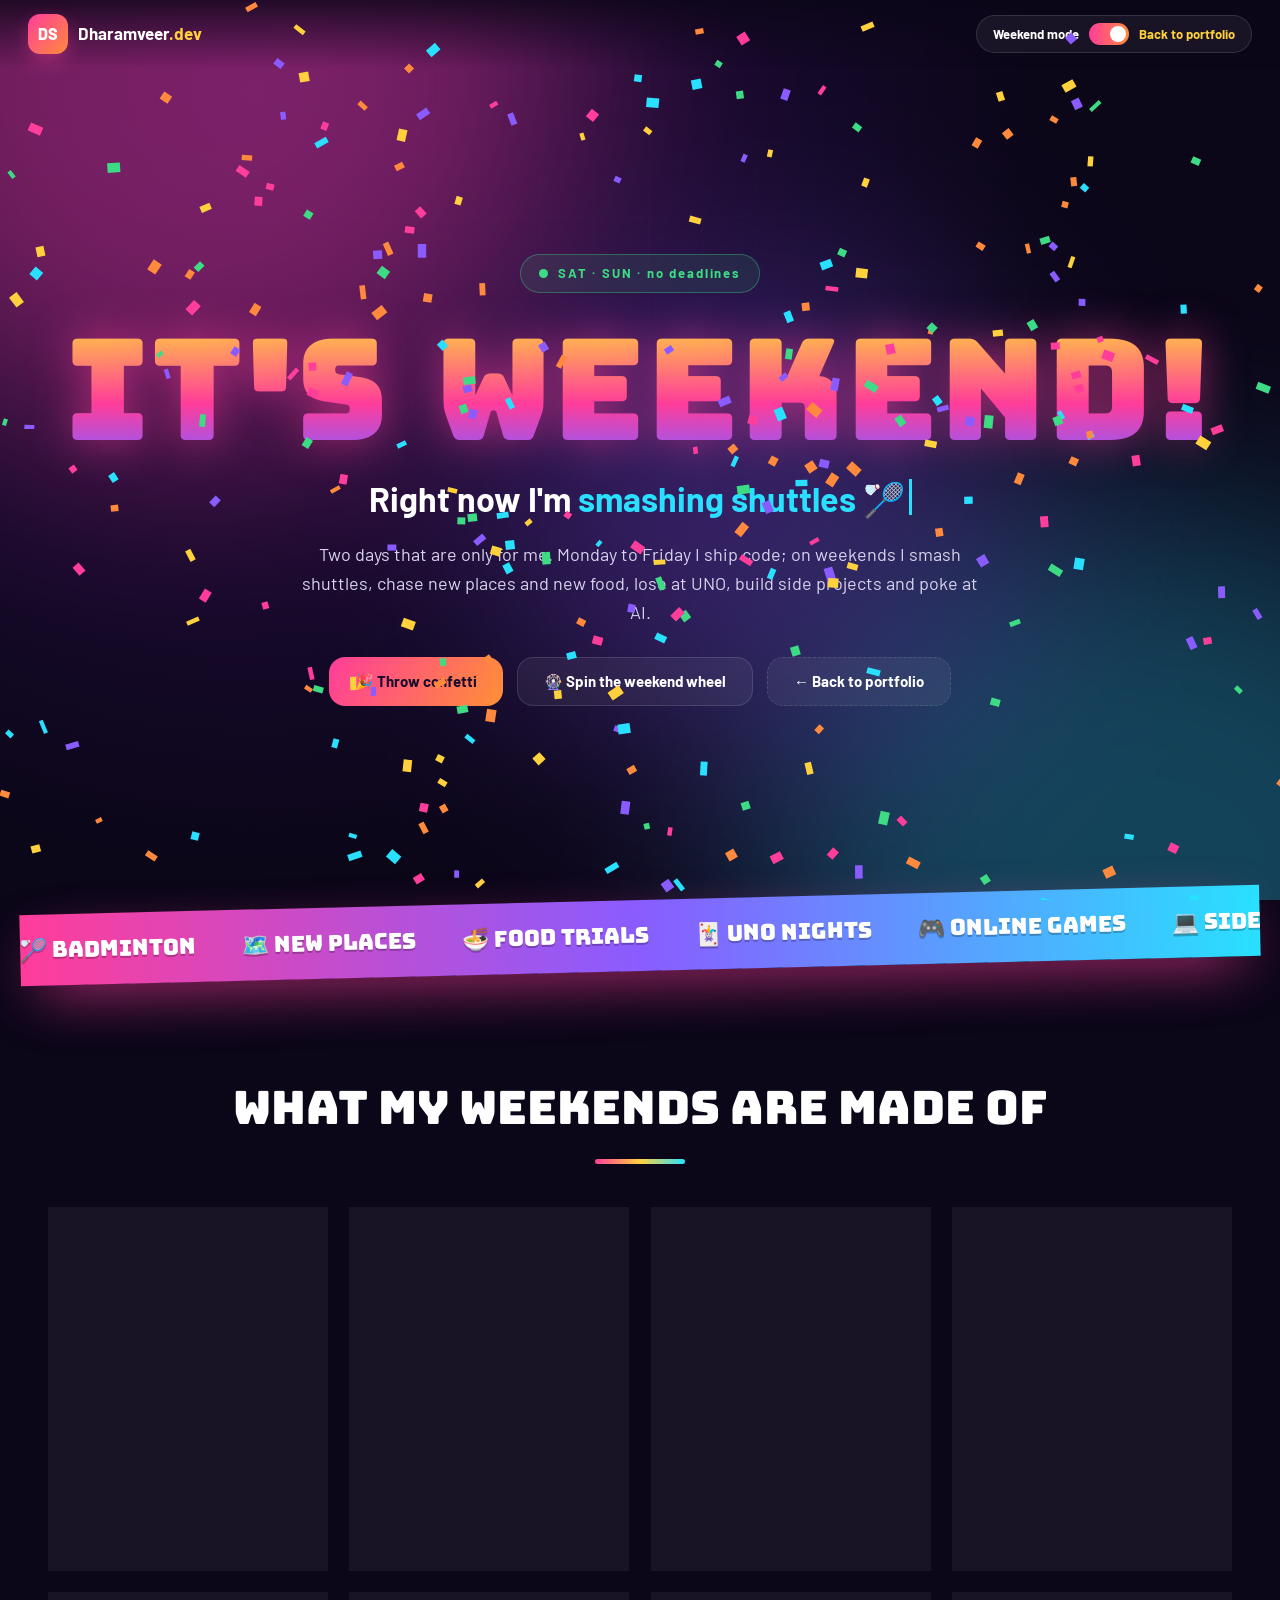
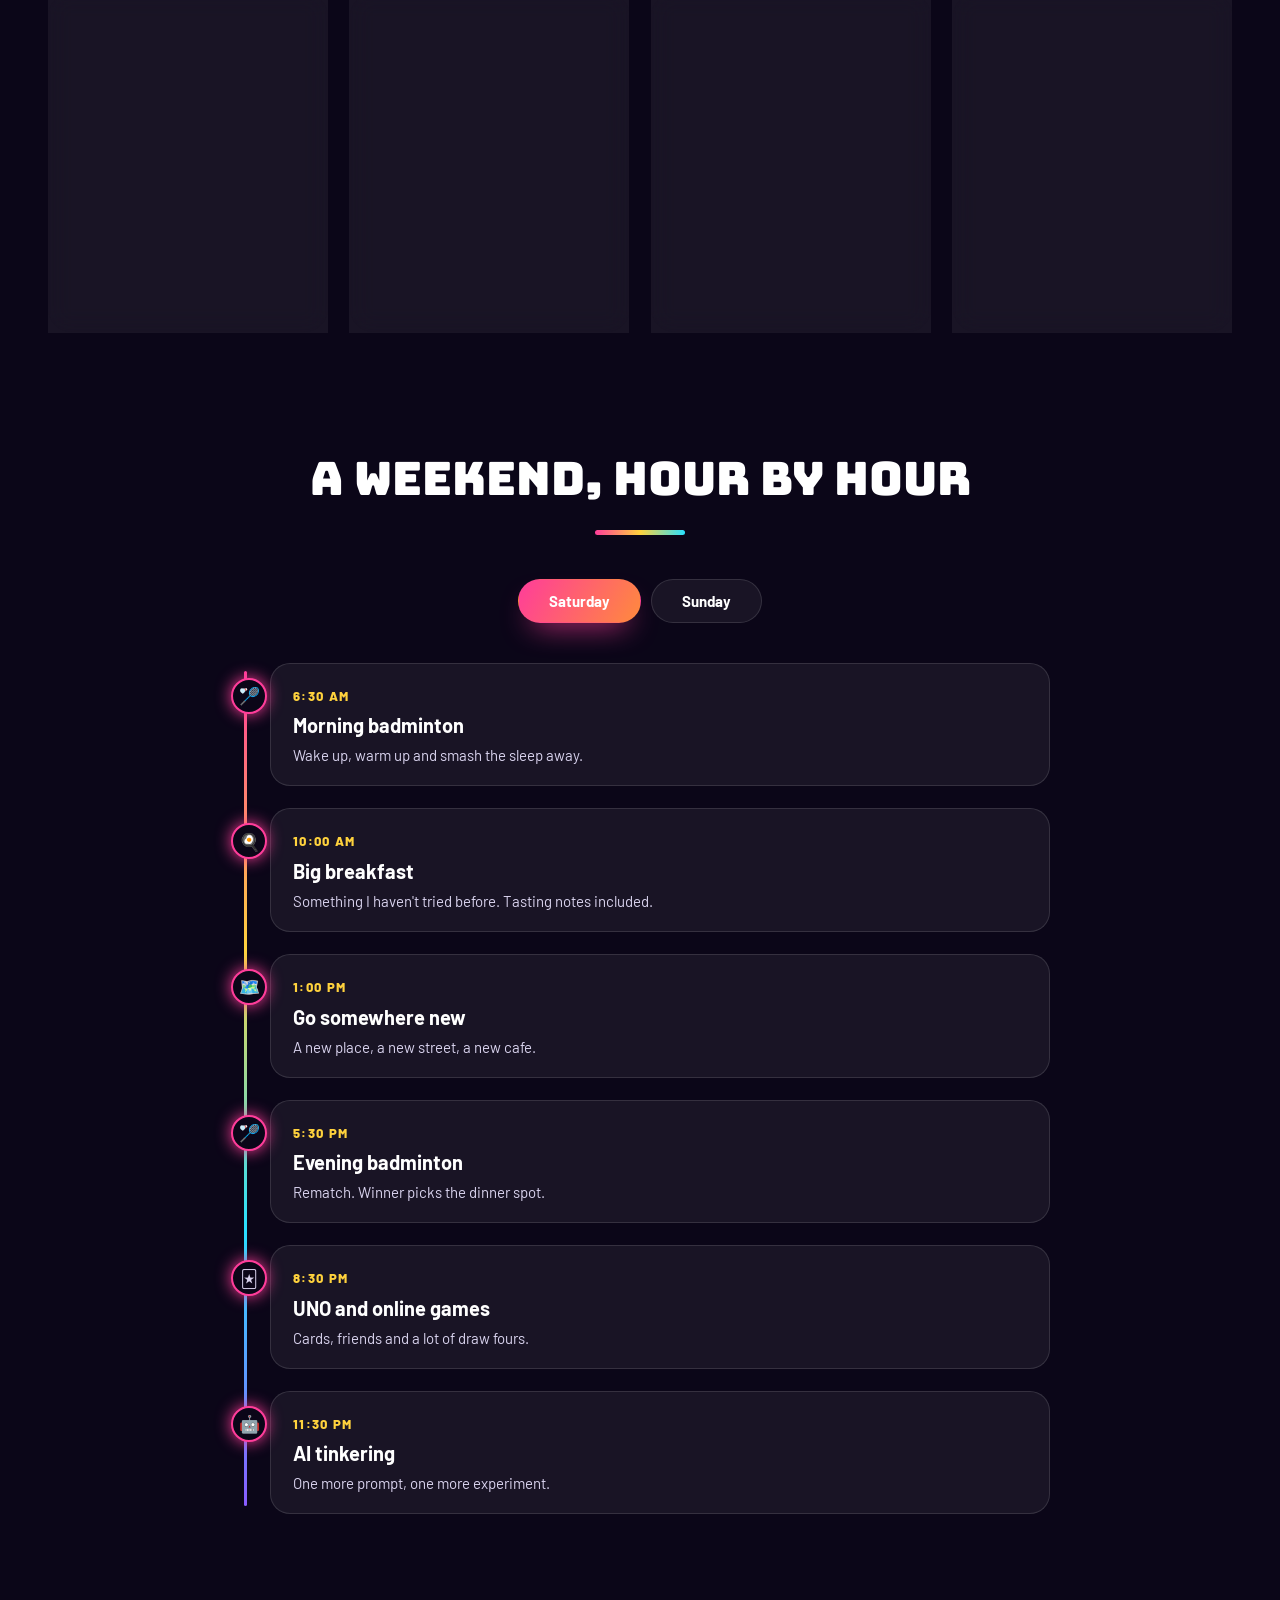
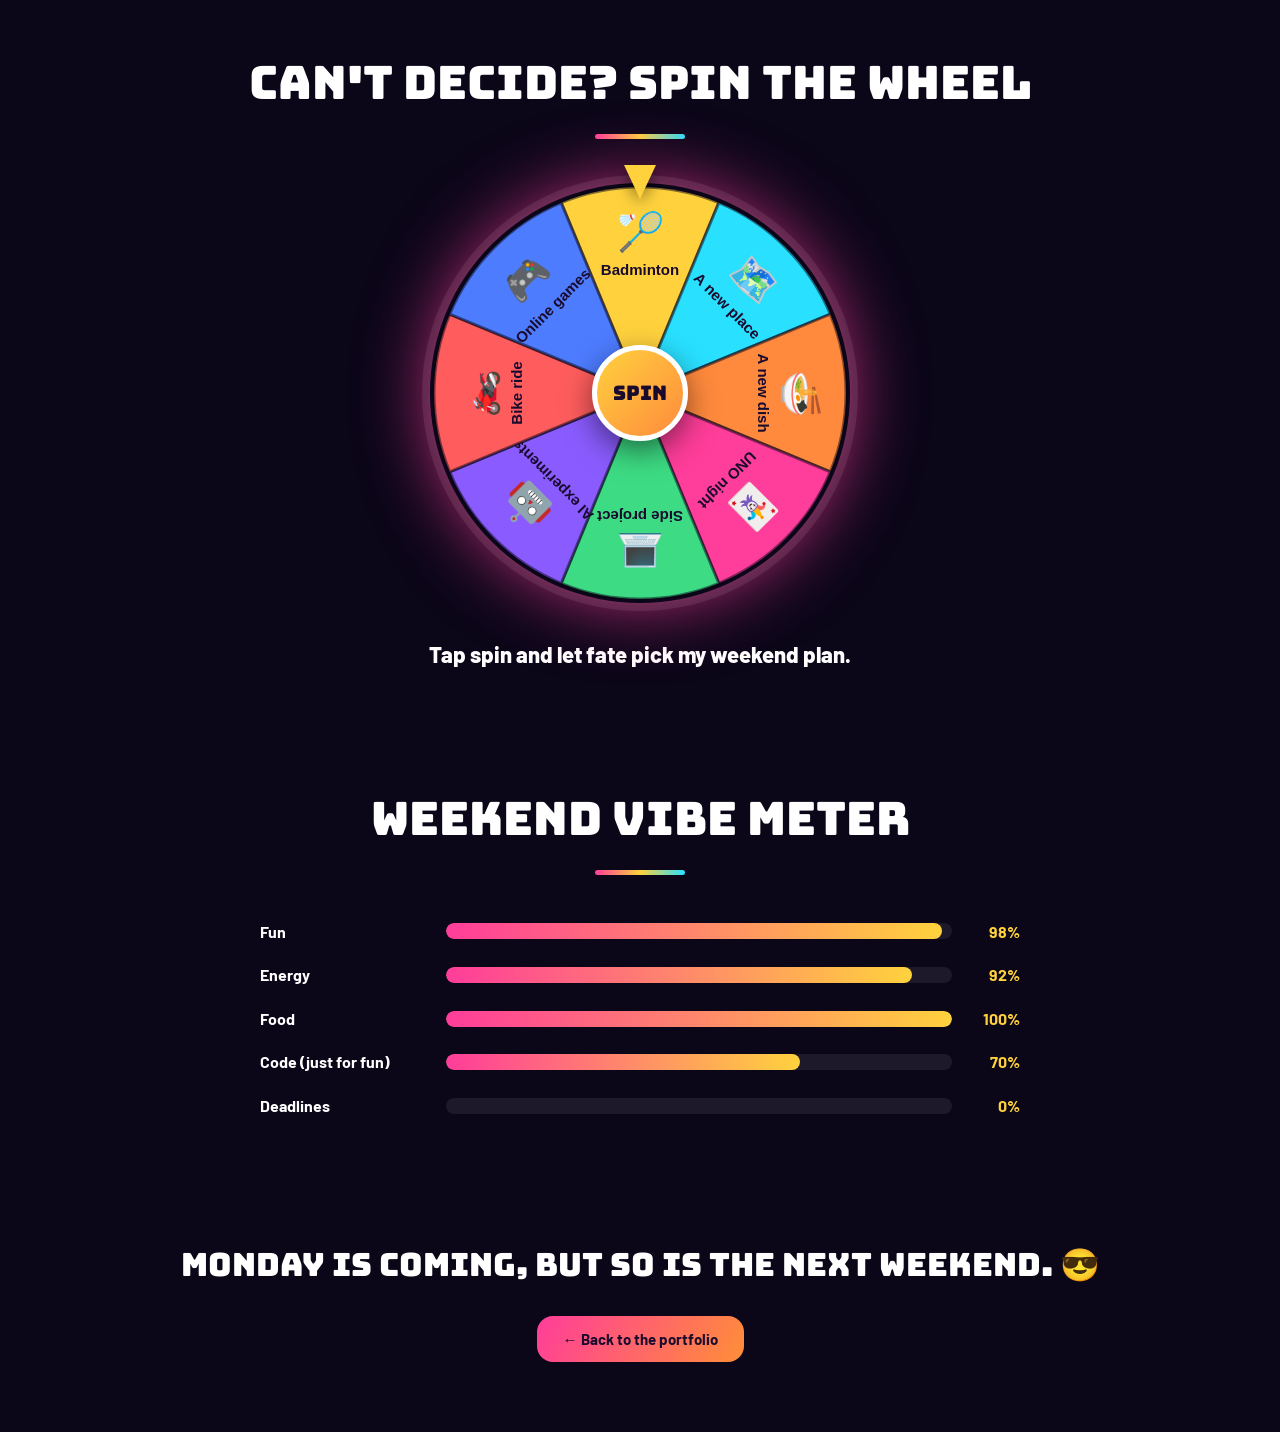
==== commit 8ab07bde: "Redesign weekend mode page with animations Co-authored-by: Copilot App <223556219+Copilot@users.nore" ====
--- a/weekend-mode.html
+++ b/weekend-mode.html
@@ -2,108 +2,136 @@
 <html lang="en">
 <head>
 <meta charset="utf-8">
-<title>Dharamveer it's weekend !!!</title>
-<!-- Stylesheets -->
-<link href="css/bootstrap.css" rel="stylesheet">
-<link href="css/style.css" rel="stylesheet">
+<title>It's Weekend! | Dharamveer Singh</title>
+<meta name="viewport" content="width=device-width, initial-scale=1.0">
 <link rel="shortcut icon" href="images/favicon.png" type="image/x-icon">
 <link rel="icon" href="images/favicon.png" type="image/x-icon">
-<!-- Responsive -->
-<meta http-equiv="X-UA-Compatible" content="IE=edge">
-<meta name="viewport" content="width=device-width, initial-scale=1.0, maximum-scale=1.0, user-scalable=0">
-<link href="css/responsive.css" rel="stylesheet">
+<link href="https://fonts.googleapis.com/css2?family=Barlow:wght@400;500;600;700;800&family=Bungee&display=swap" rel="stylesheet">
+<link href="css/weekend.css?v=1" rel="stylesheet">
 </head>
+<body>
 
-<body class="weekend-mode">
+<div class="wk-bg" aria-hidden="true"><i></i><i></i><i></i></div>
+<div class="wk-float" id="wkFloat" aria-hidden="true"></div>
+<canvas id="wkConfetti" aria-hidden="true"></canvas>
 
-<div class="body-bg" style="background-image: url(images/background/weekend-final.png);"></div>
+<header class="wk-nav">
+    <a class="wk-logo" href="index.html"><span>DS</span><b>Dharamveer<em>.dev</em></b></a>
+    <a class="wk-back" href="index.html" title="Back to the portfolio">
+        <b>Weekend mode</b><span class="sw"><i></i></span><em>Back to portfolio</em>
+    </a>
+</header>
 
-<div class="page-wrapper">
-  
-    <!-- Preloader -->
-    <div class="preloader"><div class="icon"></div></div>
-  
-   
-    <!-- Site Container-->
-    <div class="site-container">
+<main>
+    <section class="wk-hero">
+        <span class="wk-eyebrow"><i></i> SAT &middot; SUN &middot; no deadlines</span>
+        <h1 class="wk-title" id="wkTitle" aria-label="It's Weekend!">It's Weekend!</h1>
+        <p class="wk-sub">Right now I'm <span id="wkTyped"></span><span class="wk-caret"></span></p>
+        <p class="wk-lead">Two days that are only for me. Monday to Friday I ship code; on weekends I smash shuttles, chase new places and new food, lose at UNO, build side projects and poke at AI.</p>
+        <div class="wk-cta">
+            <button class="wk-btn hot" id="wkParty" type="button">🎉 Throw confetti</button>
+            <a class="wk-btn" href="#wkWheel">🎡 Spin the weekend wheel</a>
+            <a class="wk-btn ghost" href="index.html">← Back to portfolio</a>
+        </div>
+    </section>
 
-        <div class="mode-switch">
-            <div class="switcher clearfix">
-                <div class="left-text">Weekend Mode</div>
-                <div class="switch-btn"><div class="btn-inner"><div class="circle"></div><div class="txt">ON</div></div><a href="index.html"></a></div>
-            </div>
-        </div>
-
-        <div class="auto-container">
-            <div class="weekend-content row clearfix">
-                <!--Text Column-->
-                <div class="text-column col-lg-6 col-md-12 col-sm-12">
-                    <div class="inner">
-                        <h3>Hurray it's  Weekend :)</h3>
-                        <div class="text">
-
-                            <p>I like to spend my weekends relaxing and doing some things which give me positive vibes.
-                                <br> These include art, watching movies, learning new languages, heading out for short trips etc. 
-                                 I will try to finish the web series that I started watching way  back ago. </p>
-
-                             <p>
-                                I have two precious days that are dedicated only for me. Sometimes I start any new Project
-                                or continue unifinished Projects to enhance my  technical skills.
-
-                                There are no deadlines, pressure or stress. I can decide what I want to build and start whenever I like.
-                                    Even if I haven't finished it for one weekend, nothing bad can happen. I can always continue the next. 
-                                    For me personally, this part of the week has contributed the most to my personal development as a Software Developer.
-
- </p>    
-<P>
-    Also it's weekend so I can make time for family and friends. I will go out with my family for dinner  to spend quality time with them.
-    One of my hobby is cycling , so occasionally I  ride my bicycle in morning for some kilometers. I like to play badminton as well .
-
-</P>
-<br>
-<p>𝒞𝒽𝒾𝓁𝓁 𝒶𝓃𝒹 𝑒𝓃𝒿𝑜𝓎  𝓉𝒽𝑒 𝒲𝑒𝑒𝓀𝑒𝓃𝒹 ! </p>
-
-
-
-<!-- 
-                            <p>My hobby is riding a my motorcycle. I ride a dark orange Kawasaki W800. The engine is very powerful. <br> It is not a fashionable racing motorcycle,; it is an old styled nostalgic one. I think that my favorite uncle had a similar one when I was a child. </p>
-                            <p>When I first saw the Kawasaki W800 in a motorcycle shop 6 six months ago, I fell in love with her. I felt that she was saying, “Get me, please.”. Please But Unfortunately, the price was over my budget. So, I decided to save money to get her. Finally she became mine last month. </p>
-                            <p>I ride her everyday to commute. I live in Yokohama and my work place is in Tokyo. It takes about 45 minutes by using the Daisan-Keihin h Highway called Daisan-Keihin. </p>
-                            <p>The faster I run ride, the more strongly the wind pushes against my body. One On the highway, It is fun though, but it is not easy.</p>
-                            <p>The best season for riding a motorcycle is spring. I can feel comfortable, warm wind against my face and enjoy the cherry blossoms beside the highway.</p>
-                       
-                        -->
-                       
-                        </div>
-                    </div>
-                </div>
-                <!--Image Column-->
-                <div class="image-column col-lg-6 col-md-12 col-sm-12">
-                    <div class="inner">
-                        <div class="image-layer" style="background-image: url(images/background/weekend-pic.png);"></div>
-                        <div class="image"><img src="images/background/weekend-pic.png" alt=""></div>
-                    </div>
-                </div>
-            </div>
+    <div class="wk-ticker" aria-hidden="true">
+        <div class="track">
+            <span>🏸 Badminton</span><span>🗺️ New places</span><span>🍜 Food trials</span><span>🃏 UNO nights</span><span>🎮 Online games</span><span>💻 Side projects</span><span>🤖 Exploring AI</span><span>🏍️ Bike rides</span>
+            <span>🏸 Badminton</span><span>🗺️ New places</span><span>🍜 Food trials</span><span>🃏 UNO nights</span><span>🎮 Online games</span><span>💻 Side projects</span><span>🤖 Exploring AI</span><span>🏍️ Bike rides</span>
         </div>
     </div>
-    <!--End Site Container -->
-    
-    
-</div>
-<!--End pagewrapper-->
 
-<!--Scroll to top-->
-<div class="scroll-to-top scroll-to-target" data-target="html"><span class="fas fa-arrow-up"></span></div>
+    <section class="wk-section">
+        <h2 class="wk-h">What my weekends are made of</h2>
+        <div class="wk-grid">
+            <article class="wk-card c-bad" data-tilt>
+                <div class="art"><span class="racket">🏸</span><span class="shuttle">🪶</span></div>
+                <h3>Badminton, twice</h3>
+                <p>Morning session to wake up and an evening one to burn off the week. Smashes, rallies and a lot of trash talk.</p>
+                <em>Sat &amp; Sun &middot; 6:30 AM + 5:30 PM</em>
+            </article>
+            <article class="wk-card c-trip" data-tilt>
+                <div class="art"><span class="pin">📍</span><span class="ripple"></span></div>
+                <h3>Go places</h3>
+                <p>Short trips, hidden cafes, viewpoints and old streets. If it's new to me, I'm going.</p>
+                <em>Explore mode: on</em>
+            </article>
+            <article class="wk-card c-food" data-tilt>
+                <div class="art"><span class="bowl">🍜</span><span class="steam"><i></i><i></i><i></i></span></div>
+                <h3>Try different foods</h3>
+                <p>New cuisines, street food and anything with a queue outside. Every weekend one new dish.</p>
+                <em>Rating everything /10</em>
+            </article>
+            <article class="wk-card c-game" data-tilt>
+                <div class="art"><span class="cardfan"><b>🂡</b><b>🂱</b><b>🃁</b></span></div>
+                <h3>Online games &amp; UNO</h3>
+                <p>Card games, UNO with friends and some online matches. +4 on me? You will regret it.</p>
+                <em>Draw four. No mercy.</em>
+            </article>
+            <article class="wk-card c-proj" data-tilt>
+                <div class="art"><span class="code">&lt;/&gt;</span><span class="cursor"></span></div>
+                <h3>Build side projects</h3>
+                <p>No sprint, no stand-up. I start something small, break it, fix it and learn more than any weekday.</p>
+                <em>git commit -m "weekend vibes"</em>
+            </article>
+            <article class="wk-card c-ai" data-tilt>
+                <div class="art"><span class="bot">🤖</span><b class="sp s1">✦</b><b class="sp s2">✦</b><b class="sp s3">✧</b></div>
+                <h3>Explore AI</h3>
+                <p>Trying new models, agents and tools. Prompting, building little AI helpers and seeing what breaks.</p>
+                <em>Playing with AI</em>
+            </article>
+            <article class="wk-card c-bike" data-tilt>
+                <div class="art"><span class="road"></span><span class="bike">🏍️</span></div>
+                <h3>Bike rides</h3>
+                <p>Open road, early air and no destination. The best thinking happens at 60 km/h.</p>
+                <em>Helmet on. Playlist on.</em>
+            </article>
+            <article class="wk-card c-chill" data-tilt>
+                <div class="art"><span class="heart">💛</span></div>
+                <h3>Family &amp; friends</h3>
+                <p>Dinners, long calls, jokes and doing absolutely nothing together. Recharge complete.</p>
+                <em>Battery: 100%</em>
+            </article>
+        </div>
+    </section>
 
-<script src="js/jquery.js"></script>
-<script src="js/popper.min.js"></script>
-<script src="js/bootstrap.min.js"></script>
-<script src="js/jquery.fancybox.js"></script>
-<script src="js/owl.js"></script>
-<script src="js/knob.js"></script>
-<script src="js/wow.js"></script>
-<script src="js/appear.js"></script>
-<script src="js/custom-script.js"></script>
+    <section class="wk-section">
+        <h2 class="wk-h">A weekend, hour by hour</h2>
+        <div class="wk-tabs" role="tablist">
+            <button class="on" data-day="sat" type="button">Saturday</button>
+            <button data-day="sun" type="button">Sunday</button>
+        </div>
+        <ol class="wk-timeline" id="wkTimeline"></ol>
+    </section>
+
+    <section class="wk-section wk-wheel-sec" id="wkWheel">
+        <h2 class="wk-h">Can't decide? Spin the wheel</h2>
+        <div class="wk-wheel-wrap">
+            <div class="wk-pointer"></div>
+            <canvas id="wkWheelCv" width="420" height="420"></canvas>
+            <button class="wk-spin" id="wkSpin" type="button">SPIN</button>
+        </div>
+        <p class="wk-result" id="wkResult">Tap spin and let fate pick my weekend plan.</p>
+    </section>
+
+    <section class="wk-section">
+        <h2 class="wk-h">Weekend vibe meter</h2>
+        <div class="wk-meters">
+            <div class="m"><span>Fun</span><div><i style="--w:98%"></i></div><b>98%</b></div>
+            <div class="m"><span>Energy</span><div><i style="--w:92%"></i></div><b>92%</b></div>
+            <div class="m"><span>Food</span><div><i style="--w:100%"></i></div><b>100%</b></div>
+            <div class="m"><span>Code (just for fun)</span><div><i style="--w:70%"></i></div><b>70%</b></div>
+            <div class="m"><span>Deadlines</span><div><i style="--w:0%"></i></div><b>0%</b></div>
+        </div>
+    </section>
+</main>
+
+<footer class="wk-foot">
+    <p>Monday is coming, but so is the next weekend. 😎</p>
+    <a class="wk-btn hot" href="index.html">← Back to the portfolio</a>
+</footer>
+
+<script src="js/weekend.js?v=1"></script>
 </body>
-</html>+</html>
--- a/css/weekend.css
+++ b/css/weekend.css
@@ -0,0 +1,232 @@
+/* Weekend mode page */
+:root {
+  --pink: #ff3d9a; --orange: #ff8a3d; --yellow: #ffd23d; --cyan: #29e0ff; --purple: #8a5cff; --green: #3ddc84;
+  --ink: #0b0618; --card: rgba(255, 255, 255, 0.06); --line: rgba(255, 255, 255, 0.12);
+}
+* { box-sizing: border-box; }
+html { scroll-behavior: smooth; }
+body {
+  margin: 0; font-family: "Barlow", system-ui, sans-serif; color: #d9d3ee; background: var(--ink);
+  overflow-x: hidden; line-height: 1.6;
+}
+a { text-decoration: none; color: inherit; }
+::selection { background: var(--pink); color: #fff; }
+
+/* animated background */
+.wk-bg { position: fixed; inset: 0; z-index: -2; background: radial-gradient(circle at 20% 10%, #2a0f4d, var(--ink) 60%); overflow: hidden; }
+.wk-bg i { position: absolute; width: 60vmax; height: 60vmax; border-radius: 50%; filter: blur(110px); opacity: .38; animation: bgDrift 18s ease-in-out infinite alternate; }
+.wk-bg i:nth-child(1) { background: var(--pink); top: -25vmax; left: -15vmax; }
+.wk-bg i:nth-child(2) { background: var(--cyan); bottom: -30vmax; right: -20vmax; animation-delay: -6s; opacity: .28; }
+.wk-bg i:nth-child(3) { background: var(--purple); top: 30%; left: 40%; width: 40vmax; height: 40vmax; animation-delay: -12s; opacity: .3; }
+@keyframes bgDrift { to { transform: translate(8vmax, 6vmax) scale(1.2); } }
+.wk-bg::after {
+  content: ""; position: absolute; inset: 0; opacity: .18;
+  background-image: linear-gradient(rgba(255,255,255,.06) 1px, transparent 1px), linear-gradient(90deg, rgba(255,255,255,.06) 1px, transparent 1px);
+  background-size: 54px 54px; mask-image: radial-gradient(circle at 50% 30%, #000, transparent 75%);
+}
+
+.wk-float { position: fixed; inset: 0; z-index: -1; pointer-events: none; overflow: hidden; }
+.wk-float span { position: absolute; bottom: -60px; font-size: 28px; opacity: .55; animation: floatUp linear infinite; }
+@keyframes floatUp { to { transform: translateY(-115vh) rotate(360deg); } }
+#wkConfetti { position: fixed; inset: 0; z-index: 9000; pointer-events: none; width: 100%; height: 100%; }
+
+/* nav */
+.wk-nav {
+  position: fixed; top: 0; left: 0; right: 0; z-index: 100; padding: 14px 28px;
+  display: flex; justify-content: space-between; align-items: center;
+  background: linear-gradient(#0b0618cc, transparent); backdrop-filter: blur(6px);
+}
+.wk-logo { display: flex; align-items: center; gap: 10px; }
+.wk-logo span {
+  width: 40px; height: 40px; border-radius: 12px; display: grid; place-items: center; font-weight: 800; color: #fff;
+  background: linear-gradient(135deg, var(--pink), var(--orange)); box-shadow: 0 8px 24px -8px var(--pink);
+  animation: logoWob 4s ease-in-out infinite;
+}
+@keyframes logoWob { 50% { transform: rotate(-8deg) scale(1.08); } }
+.wk-logo b { color: #fff; font-size: 17px; } .wk-logo b em { color: var(--yellow); font-style: normal; }
+.wk-back {
+  display: inline-flex; align-items: center; gap: 10px; padding: 7px 16px 7px 16px; border-radius: 999px;
+  background: var(--card); border: 1px solid var(--line); font-size: 13px; font-weight: 700; color: #fff;
+  transition: transform .3s, border-color .3s;
+}
+.wk-back:hover { transform: translateY(-2px); border-color: var(--yellow); }
+.wk-back .sw { position: relative; width: 40px; height: 22px; border-radius: 999px; background: linear-gradient(90deg, var(--pink), var(--orange)); transition: background .3s; }
+.wk-back .sw i { position: absolute; top: 3px; left: 21px; width: 16px; height: 16px; border-radius: 50%; background: #fff; transition: transform .35s cubic-bezier(.3,1.5,.5,1); }
+.wk-back:hover .sw { background: rgba(125,134,156,.5); }
+.wk-back:hover .sw i { transform: translateX(-18px); }
+.wk-back em { font-style: normal; color: var(--yellow); }
+
+main { max-width: 1240px; margin: 0 auto; padding: 0 28px; }
+
+/* hero */
+.wk-hero { min-height: 100vh; display: flex; flex-direction: column; justify-content: center; align-items: center; text-align: center; padding: 120px 0 60px; }
+.wk-eyebrow {
+  display: inline-flex; align-items: center; gap: 10px; padding: 8px 18px; border-radius: 999px; font-weight: 700; letter-spacing: .14em; font-size: 13px;
+  color: var(--green); background: rgba(61,220,132,.1); border: 1px solid rgba(61,220,132,.35);
+}
+.wk-eyebrow i { width: 9px; height: 9px; border-radius: 50%; background: var(--green); animation: ping 1.6s infinite; }
+@keyframes ping { 0% { box-shadow: 0 0 0 0 rgba(61,220,132,.7); } 100% { box-shadow: 0 0 0 12px rgba(61,220,132,0); } }
+
+.wk-title {
+  font-family: "Bungee", "Barlow", sans-serif; font-weight: 400; margin: 26px 0 8px;
+  font-size: clamp(48px, 11vw, 150px); line-height: 1; letter-spacing: .01em; color: #fff;
+}
+.wk-title .ch {
+  display: inline-block; animation: chBounce 2.6s ease-in-out infinite; animation-delay: calc(var(--i) * 0.09s);
+  background: linear-gradient(180deg, var(--yellow), var(--pink) 60%, var(--purple));
+  -webkit-background-clip: text; background-clip: text; -webkit-text-fill-color: transparent;
+  filter: drop-shadow(0 0 22px rgba(255, 61, 154, .55)); cursor: default;
+}
+.wk-title .ch.sp { width: .32em; }
+.wk-title .ch:hover { animation: chPop .6s ease; }
+@keyframes chBounce { 0%, 100% { transform: translateY(0) rotate(0); } 50% { transform: translateY(-16px) rotate(-3deg); } }
+@keyframes chPop { 50% { transform: translateY(-30px) scale(1.4) rotate(10deg); } }
+
+.wk-sub { font-size: clamp(20px, 3vw, 34px); font-weight: 700; color: #fff; margin: 4px 0 14px; min-height: 1.4em; }
+.wk-sub #wkTyped { color: var(--cyan); }
+.wk-caret { display: inline-block; width: 3px; height: 1.05em; margin-left: 4px; background: var(--cyan); vertical-align: -3px; animation: blink .8s steps(1) infinite; }
+@keyframes blink { 50% { opacity: 0; } }
+.wk-lead { max-width: 680px; font-size: 18px; margin: 0 0 30px; }
+.wk-cta { display: flex; flex-wrap: wrap; gap: 14px; justify-content: center; }
+.wk-btn {
+  position: relative; overflow: hidden; display: inline-flex; align-items: center; gap: 8px; padding: 14px 26px; border-radius: 16px;
+  font: 700 15px "Barlow", sans-serif; color: #fff; background: var(--card); border: 1px solid var(--line); cursor: pointer;
+  transition: transform .3s cubic-bezier(.2,.8,.2,1), box-shadow .3s;
+}
+.wk-btn:hover { transform: translateY(-5px) scale(1.04); box-shadow: 0 18px 34px -16px var(--pink); }
+.wk-btn.hot { background: linear-gradient(120deg, var(--pink), var(--orange), var(--yellow)); background-size: 200% 100%; border: 0; animation: btnShift 4s linear infinite; color: #1a0b2e; }
+.wk-btn.ghost { border-style: dashed; }
+@keyframes btnShift { to { background-position: 200% 0; } }
+
+/* ticker */
+.wk-ticker { overflow: hidden; margin: 0 -28px; padding: 18px 0; transform: rotate(-1.4deg); background: linear-gradient(90deg, var(--pink), var(--purple), var(--cyan)); box-shadow: 0 20px 60px -20px var(--pink); }
+.wk-ticker .track { display: flex; gap: 46px; width: max-content; animation: tick 28s linear infinite; }
+.wk-ticker span { font-family: "Bungee", sans-serif; font-size: 22px; color: #fff; white-space: nowrap; text-shadow: 0 2px 0 rgba(0,0,0,.25); }
+@keyframes tick { to { transform: translateX(-50%); } }
+
+/* sections */
+.wk-section { padding: 100px 0 10px; }
+.wk-h {
+  font-family: "Bungee", sans-serif; font-weight: 400; text-align: center; color: #fff; margin: 0 0 44px; font-size: clamp(26px, 4vw, 46px);
+}
+.wk-h::after { content: ""; display: block; width: 90px; height: 5px; margin: 14px auto 0; border-radius: 5px; background: linear-gradient(90deg, var(--pink), var(--yellow), var(--cyan)); animation: hbar 3s ease-in-out infinite; }
+@keyframes hbar { 50% { width: 170px; } }
+
+[data-reveal] { opacity: 0; transform: translateY(36px) scale(.96); transition: opacity .8s ease, transform .8s cubic-bezier(.2,.8,.2,1); transition-delay: var(--d, 0s); }
+[data-reveal].in { opacity: 1; transform: none; }
+
+/* cards */
+.wk-grid { display: grid; grid-template-columns: repeat(4, 1fr); gap: 22px; }
+.wk-card {
+  --c: var(--pink); position: relative; padding: 26px 22px 24px; border-radius: 24px; background: var(--card); border: 1px solid var(--line);
+  backdrop-filter: blur(12px); transform-style: preserve-3d; transition: transform .25s ease-out, border-color .3s, box-shadow .4s; overflow: hidden;
+}
+.wk-card::before { content: ""; position: absolute; inset: -1px; background: radial-gradient(circle at var(--mx, 50%) var(--my, 0%), color-mix(in srgb, var(--c) 45%, transparent), transparent 55%); opacity: 0; transition: opacity .3s; pointer-events: none; }
+.wk-card:hover { border-color: var(--c); box-shadow: 0 30px 60px -28px var(--c); }
+.wk-card:hover::before { opacity: 1; }
+.wk-card h3 { color: #fff; font-size: 21px; font-weight: 800; margin: 0 0 8px; position: relative; }
+.wk-card p { font-size: 15px; margin: 0 0 14px; position: relative; }
+.wk-card em { font-style: normal; font-size: 12.5px; font-weight: 700; letter-spacing: .06em; text-transform: uppercase; color: var(--c); position: relative; }
+.wk-card .art { position: relative; height: 120px; margin-bottom: 14px; display: grid; place-items: center; font-size: 62px; }
+.c-bad { --c: var(--yellow); } .c-trip { --c: var(--cyan); } .c-food { --c: var(--orange); } .c-game { --c: var(--pink); }
+.c-proj { --c: var(--green); } .c-ai { --c: var(--purple); } .c-bike { --c: #ff5d5d; } .c-chill { --c: #ffb3d9; }
+
+/* art: badminton */
+.c-bad .racket { display: inline-block; transform-origin: 85% 90%; animation: swing 1.4s ease-in-out infinite; }
+.c-bad .shuttle { position: absolute; font-size: 30px; left: 50%; top: 50%; animation: rally 2.1s ease-in-out infinite; }
+@keyframes swing { 0%, 55%, 100% { transform: rotate(-35deg); } 70% { transform: rotate(40deg) scale(1.15); } }
+@keyframes rally { 0% { transform: translate(-90px, 20px) rotate(0); } 50% { transform: translate(0, -48px) rotate(180deg); } 100% { transform: translate(90px, 20px) rotate(360deg); } }
+/* trip */
+.c-trip .pin { display: inline-block; animation: pinDrop 1.8s ease-in-out infinite; position: relative; z-index: 1; }
+.c-trip .ripple { position: absolute; left: 50%; bottom: 8px; width: 60px; height: 18px; margin-left: -30px; border-radius: 50%; border: 3px solid var(--cyan); animation: rip 1.8s ease-out infinite; }
+@keyframes pinDrop { 0%, 100% { transform: translateY(-10px); } 45% { transform: translateY(10px) scale(1.1, .9); } 60% { transform: translateY(-4px); } }
+@keyframes rip { 0%, 40% { transform: scale(.3); opacity: 0; } 55% { opacity: 1; } 100% { transform: scale(1.8); opacity: 0; } }
+/* food */
+.c-food .bowl { display: inline-block; animation: wobble 2.4s ease-in-out infinite; }
+.c-food .steam { position: absolute; top: 4px; left: 50%; width: 60px; margin-left: -30px; display: flex; justify-content: space-around; }
+.c-food .steam i { width: 7px; height: 26px; border-radius: 8px; background: linear-gradient(rgba(255,255,255,.7), transparent); animation: steamUp 2s ease-in infinite; }
+.c-food .steam i:nth-child(2) { animation-delay: -.7s; } .c-food .steam i:nth-child(3) { animation-delay: -1.3s; }
+@keyframes wobble { 50% { transform: rotate(-6deg) scale(1.06); } }
+@keyframes steamUp { 0% { transform: translateY(18px) scaleY(.5); opacity: 0; } 50% { opacity: 1; } 100% { transform: translateY(-14px) scaleY(1.3); opacity: 0; } }
+/* cards */
+.c-game .cardfan { position: relative; width: 120px; height: 100px; }
+.c-game .cardfan b { position: absolute; left: 50%; top: 0; font-size: 82px; font-weight: 400; line-height: 1; margin-left: -34px; transform-origin: 50% 110%; color: #fff; text-shadow: 0 6px 16px rgba(0,0,0,.5); animation: fan 3s ease-in-out infinite; }
+.c-game .cardfan b:nth-child(1) { --r: -24deg; color: #ff6b6b; } .c-game .cardfan b:nth-child(2) { --r: 0deg; animation-delay: -.3s; } .c-game .cardfan b:nth-child(3) { --r: 24deg; color: #5dc1ff; animation-delay: -.6s; }
+@keyframes fan { 0%, 100% { transform: rotate(var(--r)); } 50% { transform: rotate(calc(var(--r) * 1.7)) translateY(-8px); } }
+/* project */
+.c-proj .code { font-family: "Courier New", monospace; font-weight: 700; color: var(--green); text-shadow: 0 0 22px var(--green); font-size: 54px; animation: glowPulse 2s ease-in-out infinite; }
+.c-proj .cursor { width: 4px; height: 44px; background: var(--green); margin-left: 6px; animation: blink .8s steps(1) infinite; }
+@keyframes glowPulse { 50% { text-shadow: 0 0 40px var(--green), 0 0 6px #fff; transform: scale(1.06); } }
+.c-proj .art { display: flex; align-items: center; justify-content: center; }
+/* ai */
+.c-ai .bot { display: inline-block; animation: botBob 2.6s ease-in-out infinite; filter: drop-shadow(0 0 18px var(--purple)); }
+.c-ai .sp { position: absolute; color: var(--yellow); font-size: 22px; animation: twinkle 1.8s ease-in-out infinite; }
+.c-ai .s1 { top: 8px; left: 22%; } .c-ai .s2 { top: 30px; right: 20%; animation-delay: -.6s; } .c-ai .s3 { bottom: 10px; left: 30%; animation-delay: -1.2s; }
+@keyframes botBob { 50% { transform: translateY(-10px) rotate(4deg); } }
+@keyframes twinkle { 0%, 100% { transform: scale(.3) rotate(0); opacity: .2; } 50% { transform: scale(1.3) rotate(90deg); opacity: 1; } }
+/* bike */
+.c-bike .road { position: absolute; left: 0; right: 0; bottom: 14px; height: 4px; background: repeating-linear-gradient(90deg, rgba(255,255,255,.5) 0 26px, transparent 26px 52px); animation: roadMove .5s linear infinite; border-radius: 4px; }
+.c-bike .bike { display: inline-block; animation: ride 1.2s ease-in-out infinite; transform: scaleX(-1); }
+@keyframes roadMove { to { background-position: -52px 0; } }
+@keyframes ride { 50% { transform: scaleX(-1) translateY(-5px) rotate(-3deg); } }
+/* heart */
+.c-chill .heart { display: inline-block; animation: beat 1.3s ease-in-out infinite; filter: drop-shadow(0 0 20px #ffb3d9); }
+@keyframes beat { 0%, 100% { transform: scale(1); } 15% { transform: scale(1.25); } 30% { transform: scale(1); } 45% { transform: scale(1.18); } }
+
+/* timeline */
+.wk-tabs { display: flex; justify-content: center; gap: 10px; margin-bottom: 40px; }
+.wk-tabs button {
+  padding: 12px 30px; border-radius: 999px; border: 1px solid var(--line); background: var(--card); color: #fff; font: 700 15px "Barlow", sans-serif; cursor: pointer;
+  transition: transform .3s, background .3s, border-color .3s;
+}
+.wk-tabs button:hover { transform: translateY(-3px); }
+.wk-tabs button.on { background: linear-gradient(120deg, var(--pink), var(--orange)); border-color: transparent; box-shadow: 0 14px 30px -14px var(--pink); }
+.wk-timeline { list-style: none; max-width: 820px; margin: 0 auto; padding: 0 0 0 40px; position: relative; }
+.wk-timeline::before { content: ""; position: absolute; left: 14px; top: 8px; bottom: 8px; width: 3px; border-radius: 3px; background: linear-gradient(var(--pink), var(--yellow), var(--cyan), var(--purple)); }
+.wk-timeline li {
+  position: relative; margin-bottom: 22px; padding: 18px 22px; border-radius: 20px; background: var(--card); border: 1px solid var(--line);
+  animation: tlIn .6s cubic-bezier(.2,.8,.2,1) both; animation-delay: calc(var(--i) * .09s); transition: transform .3s, border-color .3s;
+}
+.wk-timeline li:hover { transform: translateX(10px); border-color: var(--yellow); }
+.wk-timeline li::before { content: attr(data-ico); position: absolute; left: -40px; top: 14px; width: 32px; height: 32px; display: grid; place-items: center; font-size: 17px; border-radius: 50%; background: var(--ink); border: 2px solid var(--pink); box-shadow: 0 0 16px var(--pink); }
+.wk-timeline time { font-weight: 800; color: var(--yellow); font-size: 13px; letter-spacing: .1em; }
+.wk-timeline h4 { margin: 2px 0 2px; color: #fff; font-size: 20px; }
+.wk-timeline p { margin: 0; font-size: 15px; }
+@keyframes tlIn { from { opacity: 0; transform: translateX(-30px); } to { opacity: 1; transform: none; } }
+
+/* wheel */
+.wk-wheel-wrap { position: relative; width: min(420px, 86vw); margin: 0 auto; }
+#wkWheelCv { width: 100%; height: auto; display: block; border-radius: 50%; box-shadow: 0 0 0 8px rgba(255,255,255,.08), 0 0 80px -10px var(--pink); transition: transform 5s cubic-bezier(.12,.8,.12,1); }
+.wk-pointer { position: absolute; top: -18px; left: 50%; margin-left: -16px; width: 0; height: 0; z-index: 3; border-left: 16px solid transparent; border-right: 16px solid transparent; border-top: 34px solid var(--yellow); filter: drop-shadow(0 4px 8px rgba(0,0,0,.5)); }
+.wk-spin {
+  position: absolute; left: 50%; top: 50%; width: 96px; height: 96px; margin: -48px 0 0 -48px; border-radius: 50%; border: 5px solid #fff; z-index: 2; cursor: pointer;
+  font: 400 20px "Bungee", sans-serif; color: #1a0b2e; background: linear-gradient(135deg, var(--yellow), var(--orange)); box-shadow: 0 10px 30px rgba(0,0,0,.5);
+  animation: spinPulse 1.8s ease-in-out infinite; transition: transform .2s;
+}
+.wk-spin:hover { transform: scale(1.1); } .wk-spin:disabled { animation: none; opacity: .7; cursor: wait; }
+@keyframes spinPulse { 50% { box-shadow: 0 0 0 16px rgba(255,210,61,.0), 0 10px 30px rgba(0,0,0,.5), 0 0 40px var(--yellow); } }
+.wk-result { text-align: center; font-size: 22px; font-weight: 800; color: #fff; margin: 34px 0 0; min-height: 1.6em; }
+.wk-result.pop { animation: resPop .7s cubic-bezier(.2,1.4,.4,1); color: var(--yellow); }
+@keyframes resPop { from { transform: scale(.4); opacity: 0; } to { transform: scale(1); opacity: 1; } }
+
+/* meters */
+.wk-meters { max-width: 760px; margin: 0 auto; display: grid; gap: 18px; }
+.wk-meters .m { display: grid; grid-template-columns: 170px 1fr 52px; align-items: center; gap: 16px; font-weight: 700; color: #fff; }
+.wk-meters .m div { height: 16px; border-radius: 16px; background: rgba(255,255,255,.08); overflow: hidden; }
+.wk-meters .m i { display: block; height: 100%; width: 0; border-radius: 16px; background: linear-gradient(90deg, var(--pink), var(--yellow), var(--cyan)); background-size: 200% 100%; transition: width 1.6s cubic-bezier(.2,.8,.2,1); animation: btnShift 3s linear infinite; }
+.wk-meters .m.in i { width: var(--w); }
+.wk-meters .m b { text-align: right; color: var(--yellow); }
+
+/* footer */
+.wk-foot { text-align: center; padding: 110px 20px 70px; }
+.wk-foot p { font-family: "Bungee", sans-serif; font-size: clamp(20px, 3vw, 32px); color: #fff; margin: 0 0 26px; }
+
+@media (max-width: 1100px) { .wk-grid { grid-template-columns: repeat(2, 1fr); } }
+@media (max-width: 640px) {
+  .wk-grid { grid-template-columns: 1fr; }
+  .wk-nav { padding: 12px 16px; } .wk-logo b, .wk-back em { display: none; }
+  main { padding: 0 18px; } .wk-ticker { margin: 0 -18px; }
+  .wk-meters .m { grid-template-columns: 1fr 44px; } .wk-meters .m div { grid-column: 1 / -1; order: 3; }
+  .wk-timeline { padding-left: 34px; }
+}
+@media (prefers-reduced-motion: reduce) { *, *::before, *::after { animation: none !important; transition-duration: .01s !important; } [data-reveal] { opacity: 1; transform: none; } }
